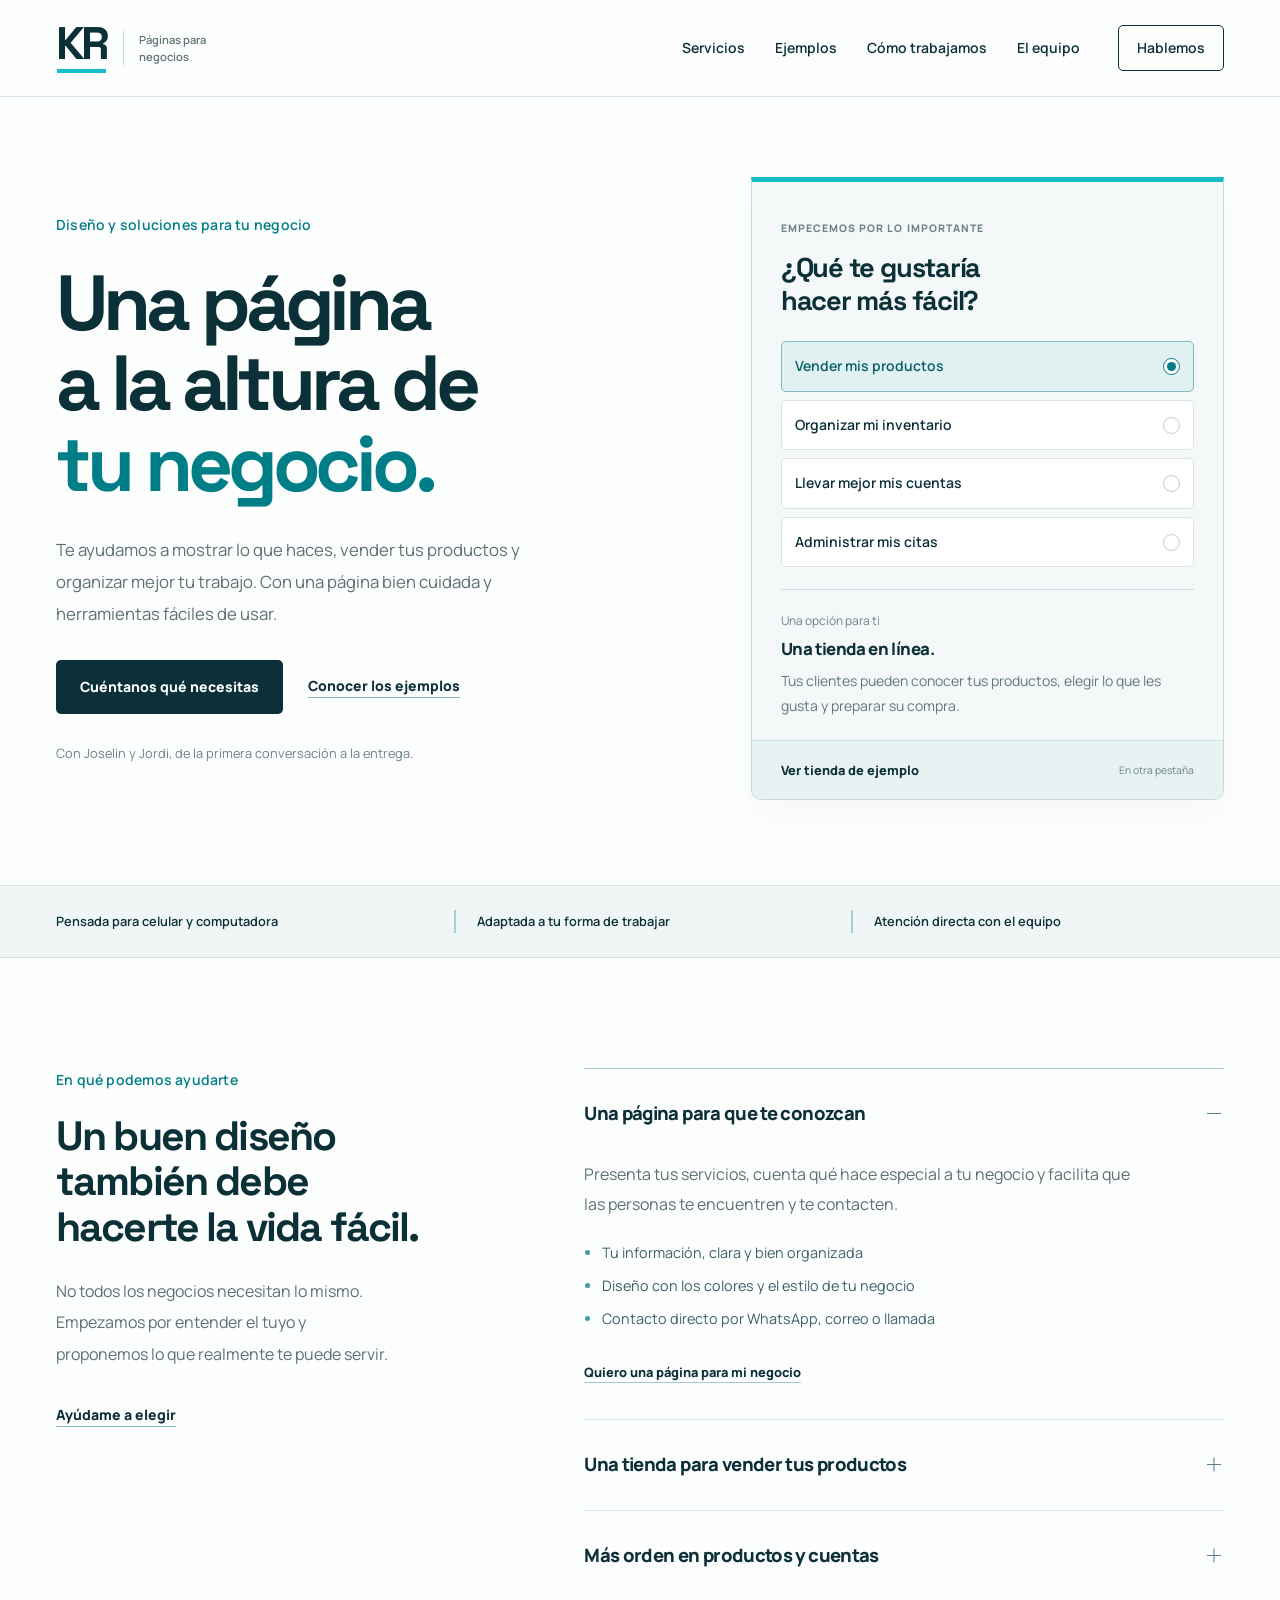
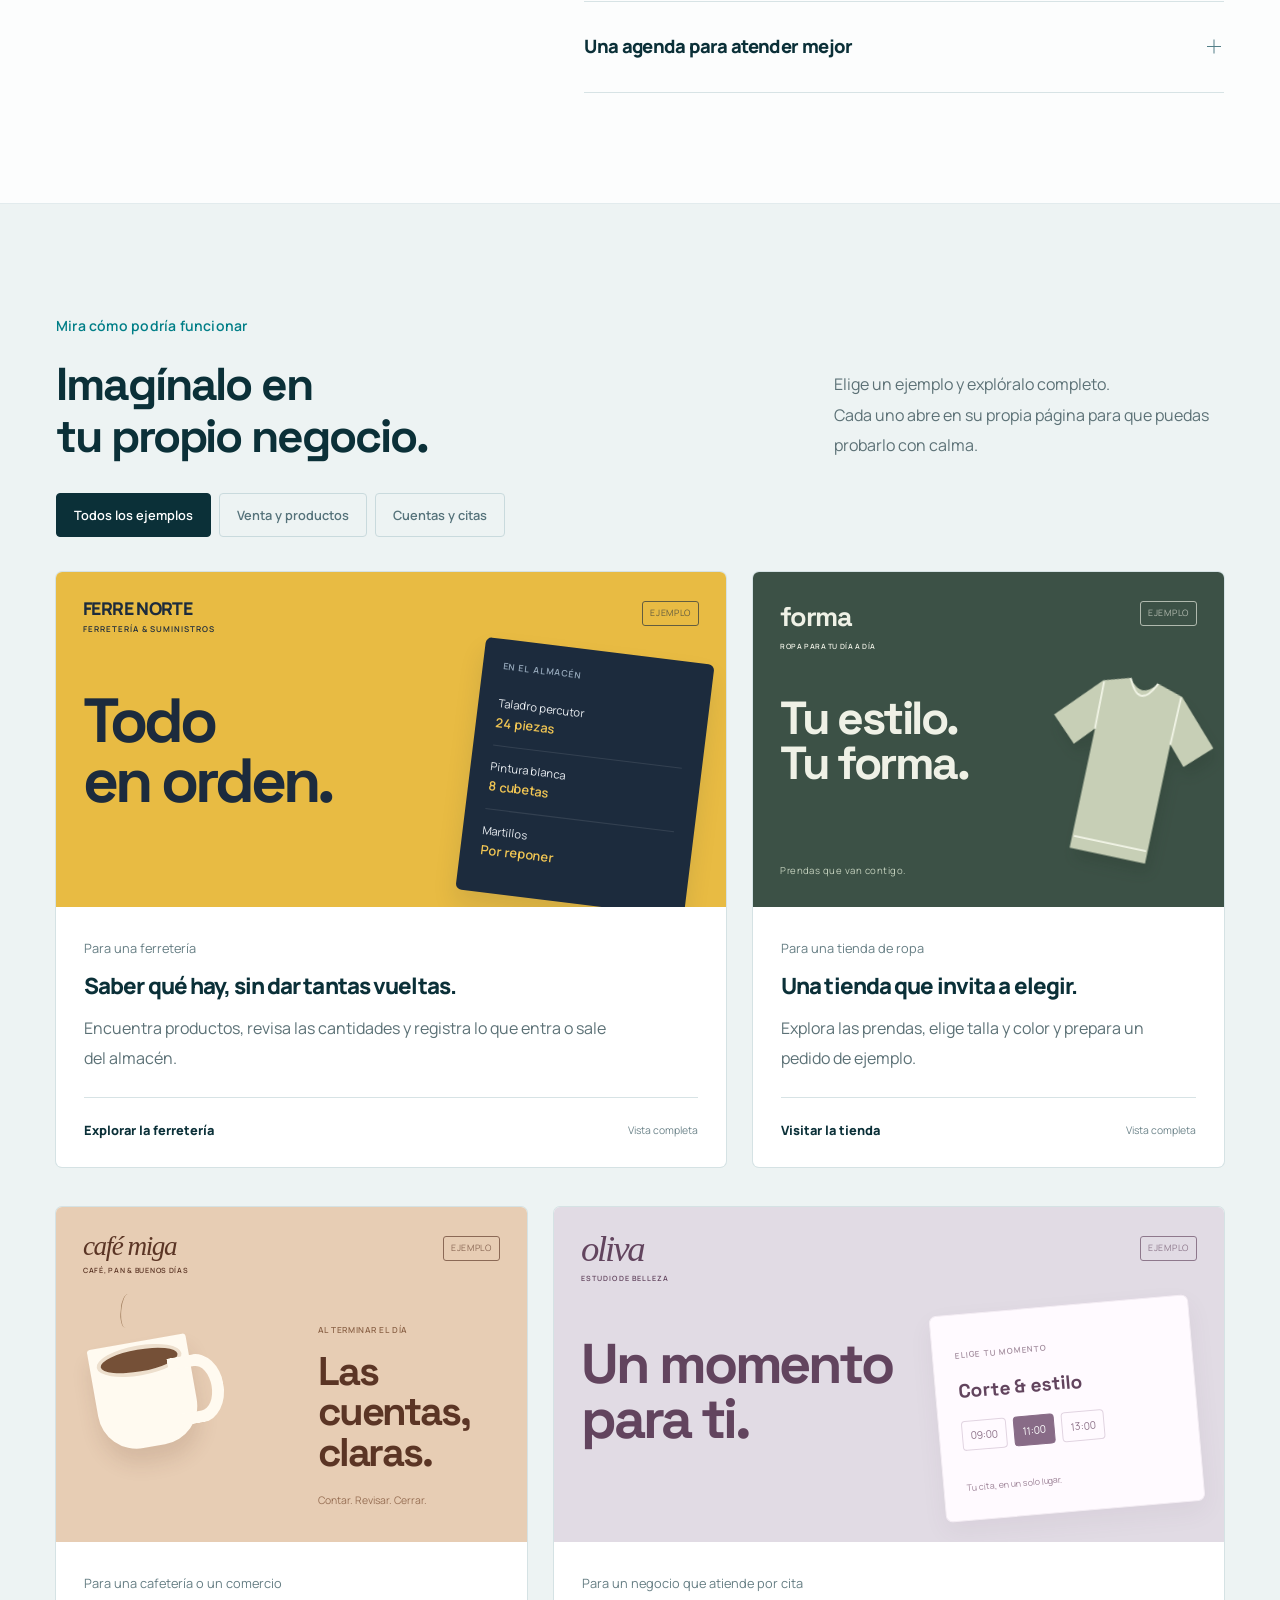
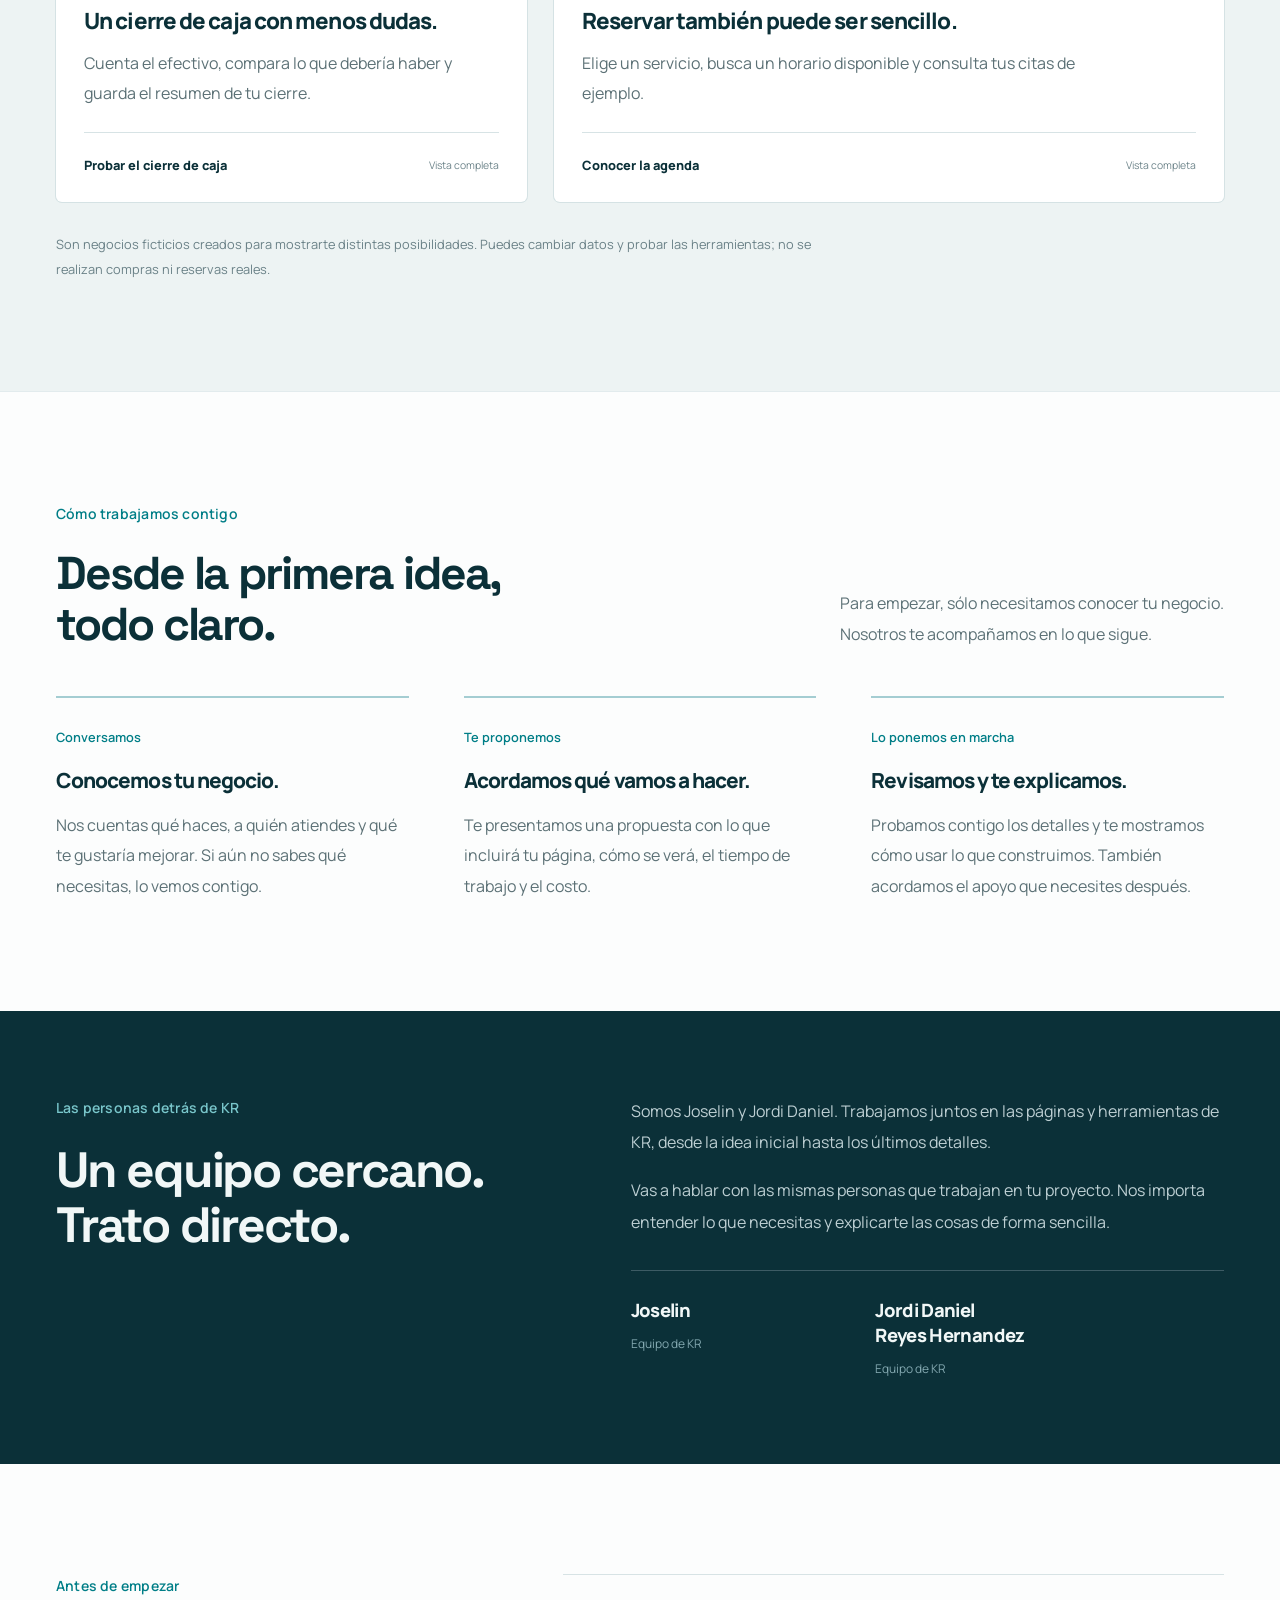
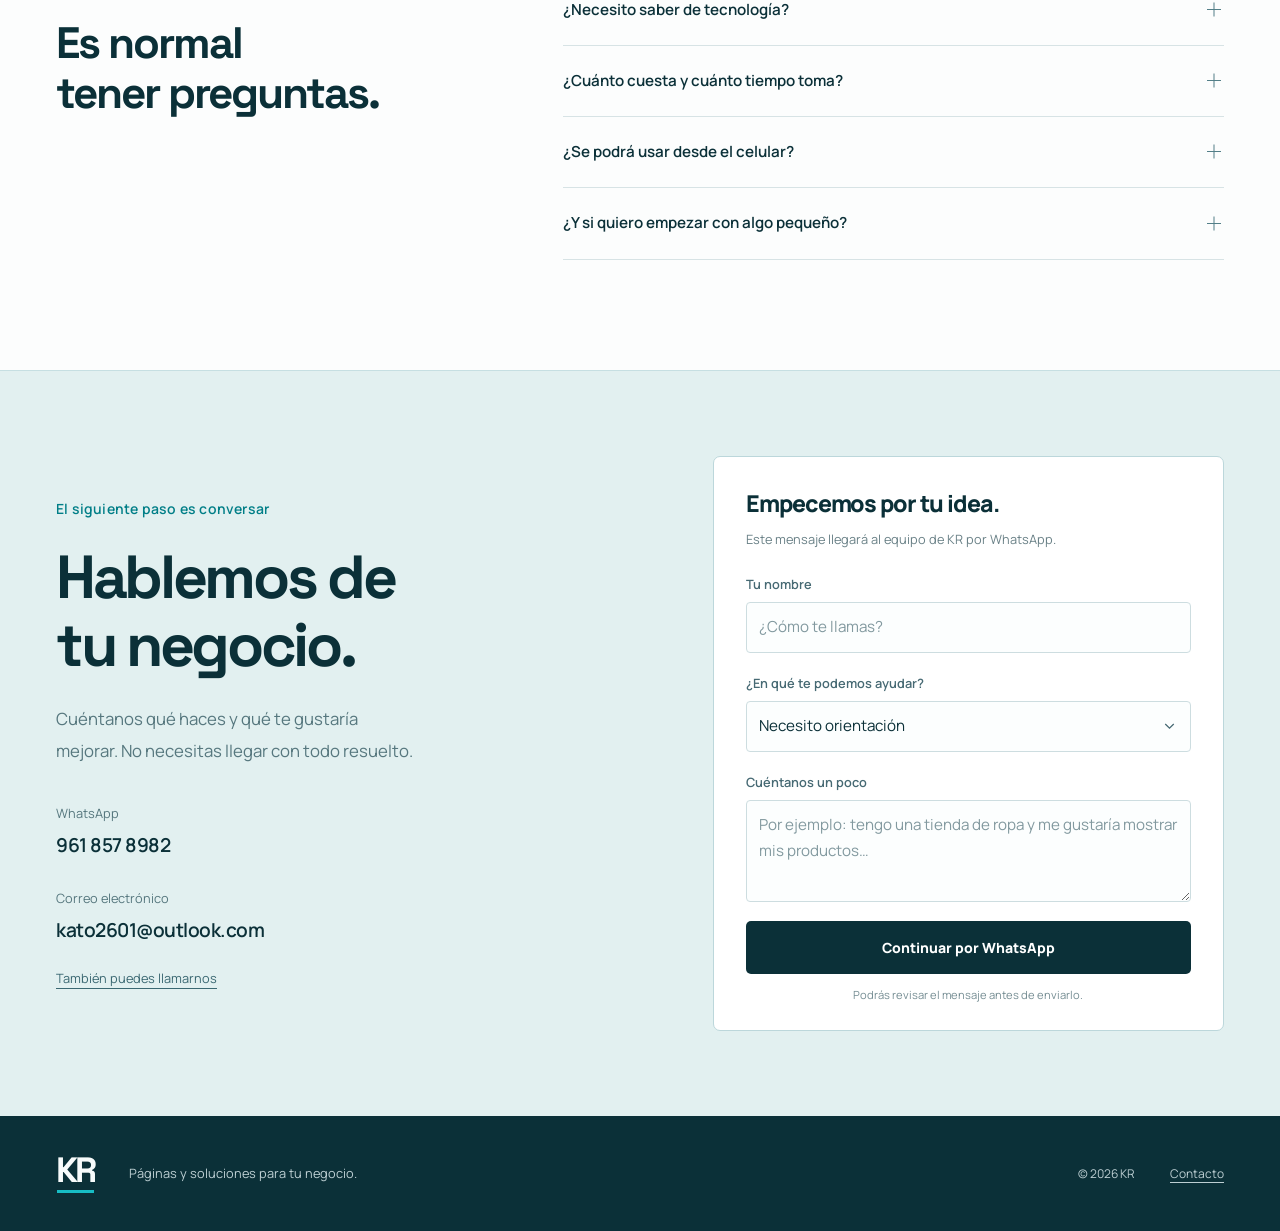
==== index.html @ b87f3d53 "Añadir landing KR y cuatro ejemplos interactivos" ====
<!doctype html>
<html lang="es-MX">
<head>
  <meta charset="utf-8">
  <meta name="viewport" content="width=device-width, initial-scale=1">
  <meta name="theme-color" content="#0b3038">
  <meta name="description" content="KR: páginas y herramientas para tu negocio. Te ayudamos a presentar tus servicios, vender productos, organizar tus cuentas y atender citas. Habla con Joselin y Jordi.">
  <meta property="og:title" content="KR — Una página a la altura de tu negocio">
  <meta property="og:description" content="Páginas claras, tiendas y herramientas que hacen más sencillo tu trabajo. Conoce los ejemplos y cuéntanos qué necesitas.">
  <meta property="og:type" content="website">
  <title>KR — Páginas y soluciones para tu negocio</title>
  <link rel="icon" type="image/svg+xml" href="assets/favicon.svg">
  <link rel="preload" href="assets/manrope-regular.ttf" as="font" type="font/ttf" crossorigin>
  <link rel="preload" href="assets/space-grotesk-bold.ttf" as="font" type="font/ttf" crossorigin>
  <link rel="stylesheet" href="kr-estudio.css?v=4">
  <script defer src="kr-estudio.js?v=5"></script>
</head>
<body>
  <a class="skip" href="#contenido">Ir al contenido</a>
  <header class="site-header">
    <div class="container header-inner">
      <a class="logo" href="#inicio" aria-label="KR, inicio"><span class="logo-letters">KR<span class="logo-line" aria-hidden="true"></span></span><span class="logo-description">Páginas para <br>negocios</span></a>
      <nav class="navigation" id="navigation" aria-label="Navegación principal">
        <a href="#soluciones">Servicios</a><a href="#en-accion">Ejemplos</a><a href="#como-trabajamos">Cómo trabajamos</a><a href="#sobre-mi">El equipo</a><a href="#contacto" class="nav-cta">Hablemos</a>
      </nav>
      <button class="menu-button" id="menu-button" aria-controls="navigation" aria-expanded="false" aria-label="Abrir menú"><span></span><span></span></button>
    </div>
  </header>
  <main id="contenido">
    <section class="hero container" id="inicio" aria-labelledby="hero-title">
      <div class="hero-copy">
        <p class="section-label">Diseño y soluciones para tu negocio</p>
        <h1 id="hero-title">Una página <br>a la altura de <br><span>tu negocio.</span></h1>
        <p class="hero-intro">Te ayudamos a mostrar lo que haces, vender tus productos y organizar mejor tu trabajo. Con una página bien cuidada y herramientas fáciles de usar.</p>
        <div class="hero-actions"><a href="#contacto" class="button primary">Cuéntanos qué necesitas</a><a href="#en-accion" class="quiet-link">Conocer los ejemplos</a></div>
        <p class="hero-personal">Con Joselin y Jordi, de la primera conversación a la entrega.</p>
      </div>
      <div class="starting-point">
        <div class="starting-heading"><span class="panel-caption">EMPECEMOS POR LO IMPORTANTE</span><h2>¿Qué te gustaría <br>hacer más fácil?</h2></div>
        <fieldset class="goal-options"><legend class="visually-hidden">Elige qué necesitas para tu negocio</legend>
          <label class="goal-option"><input type="radio" name="business-goal" value="store" checked><span>Vender mis productos</span><span class="choice-mark" aria-hidden="true"></span></label>
          <label class="goal-option"><input type="radio" name="business-goal" value="inventory"><span>Organizar mi inventario</span><span class="choice-mark" aria-hidden="true"></span></label>
          <label class="goal-option"><input type="radio" name="business-goal" value="cash"><span>Llevar mejor mis cuentas</span><span class="choice-mark" aria-hidden="true"></span></label>
          <label class="goal-option"><input type="radio" name="business-goal" value="booking"><span>Administrar mis citas</span><span class="choice-mark" aria-hidden="true"></span></label>
        </fieldset>
        <div class="recommendation" aria-live="polite" aria-atomic="true"><span class="recommendation-caption">Una opción para ti</span><h3 id="recommendation-title">Una tienda en línea.</h3><p id="recommendation-copy">Tus clientes pueden conocer tus productos, elegir lo que les gusta y preparar su compra.</p></div>
        <a class="recommendation-link" id="recommendation-link" href="examples/moda.html" target="_blank" rel="noopener noreferrer">Ver tienda de ejemplo <span>En otra pestaña</span></a>
      </div>
    </section>
    <div class="benefit-band"><div class="container benefit-inner"><p>Pensada para celular y computadora</p><p>Adaptada a tu forma de trabajar</p><p>Atención directa con el equipo</p></div></div>

    <section class="services container section" id="soluciones" aria-labelledby="services-title">
      <div class="services-intro"><p class="section-label">En qué podemos ayudarte</p><h2 id="services-title">Un buen diseño <br>también debe <br>hacerte la vida fácil.</h2><p>No todos los negocios necesitan lo mismo. Empezamos por entender el tuyo y proponemos lo que realmente te puede servir.</p><a href="#contacto" class="quiet-link" data-interest="Necesito orientación">Ayúdame a elegir</a></div>
      <div class="service-list">
        <details class="service" open><summary><span>Una página para que te conozcan</span><span class="expand-icon" aria-hidden="true"></span></summary><div class="service-content"><p>Presenta tus servicios, cuenta qué hace especial a tu negocio y facilita que las personas te encuentren y te contacten.</p><ul><li>Tu información, clara y bien organizada</li><li>Diseño con los colores y el estilo de tu negocio</li><li>Contacto directo por WhatsApp, correo o llamada</li></ul><a href="#contacto" data-interest="Dar a conocer mi negocio">Quiero una página para mi negocio</a></div></details>
        <details class="service"><summary><span>Una tienda para vender tus productos</span><span class="expand-icon" aria-hidden="true"></span></summary><div class="service-content"><p>Ayuda a tus clientes a ver lo que vendes y elegir con tranquilidad. Podemos empezar con un catálogo o preparar una tienda con bolsa de compra.</p><ul><li>Productos ordenados por categoría</li><li>Opciones como talla, color o presentación</li><li>Una forma sencilla de preparar pedidos</li></ul><a href="examples/moda.html" target="_blank" rel="noopener noreferrer">Conocer un ejemplo de tienda</a></div></details>
        <details class="service"><summary><span>Más orden en productos y cuentas</span><span class="expand-icon" aria-hidden="true"></span></summary><div class="service-content"><p>Consulta cuántos productos tienes, registra lo que entra o sale y revisa el efectivo al terminar el día.</p><ul><li>Existencias y productos que hacen falta</li><li>Registro de entradas y salidas</li><li>Conteo de billetes, monedas y diferencias de caja</li></ul><div class="service-links"><a href="examples/ferreteria.html" target="_blank" rel="noopener noreferrer">Ver ejemplo de inventario</a><a href="examples/caja.html" target="_blank" rel="noopener noreferrer">Ver ejemplo de cierre de caja</a></div></div></details>
        <details class="service"><summary><span>Una agenda para atender mejor</span><span class="expand-icon" aria-hidden="true"></span></summary><div class="service-content"><p>Reúne tus servicios y horarios disponibles en una sola página. Tus clientes podrán elegir una cita y tú tendrás una vista más clara de tus reservas.</p><ul><li>Servicios y horarios fáciles de consultar</li><li>Reservas organizadas en un mismo lugar</li><li>Una experiencia cómoda desde el celular</li></ul><a href="examples/agenda.html" target="_blank" rel="noopener noreferrer">Conocer un ejemplo de agenda</a></div></details>
      </div>
    </section>

    <section class="examples-section section" id="en-accion" aria-labelledby="examples-title"><div class="container">
      <div class="section-heading"><div><p class="section-label">Mira cómo podría funcionar</p><h2 id="examples-title">Imagínalo en <br>tu propio negocio.</h2></div><p>Elige un ejemplo y explóralo completo. <br>Cada uno abre en su propia página para que puedas probarlo con calma.</p></div>
      <div class="example-filters" role="group" aria-label="Tipos de ejemplos"><button class="filter active" data-filter="all" aria-pressed="true">Todos los ejemplos</button><button class="filter" data-filter="comercio" aria-pressed="false">Venta y productos</button><button class="filter" data-filter="operacion" aria-pressed="false">Cuentas y citas</button></div>
      <div class="example-grid" id="example-grid">
        <article class="example hardware-example" data-category="comercio"><a class="project-art hardware-art" href="examples/ferreteria.html" target="_blank" rel="noopener noreferrer" aria-label="Abrir ejemplo completo de Ferre Norte"><div class="project-brand">FERRE NORTE<span>FERRETERÍA & SUMINISTROS</span></div><span class="sample-tag">EJEMPLO</span><div class="hardware-wordmark" aria-hidden="true">Todo <br>en orden.</div><div class="hardware-paper" aria-hidden="true"><span>EN EL ALMACÉN</span><p>Taladro percutor <b>24 piezas</b></p><p>Pintura blanca <b>8 cubetas</b></p><p>Martillos <b>Por reponer</b></p></div></a><div class="project-content"><span class="project-type">Para una ferretería</span><h3>Saber qué hay, sin dar tantas vueltas.</h3><p>Encuentra productos, revisa las cantidades y registra lo que entra o sale del almacén.</p><a class="project-open" href="examples/ferreteria.html" target="_blank" rel="noopener noreferrer">Explorar la ferretería <span>Vista completa</span></a></div></article>
        <article class="example fashion-example" data-category="comercio"><a class="project-art fashion-art" href="examples/moda.html" target="_blank" rel="noopener noreferrer" aria-label="Abrir ejemplo completo de Forma, tienda de ropa"><div class="project-brand fashion-brand">forma<span>ROPA PARA TU DÍA A DÍA</span></div><span class="sample-tag">EJEMPLO</span><div class="fashion-phrase" aria-hidden="true">Tu estilo. <br>Tu forma.</div><svg class="fashion-garment" viewBox="0 0 240 260" aria-hidden="true"><path d="m74 32 30-9q16 22 32 0l30 9 47 50-29 28-20-22v139H76V88l-20 22-29-28Z" fill="#c7cfb6"/><path d="M104 23q16 35 32 0M78 213h84M75 33l1 55M165 33l-1 55" fill="none" stroke="#f2f5e7" stroke-width="2"/></svg><span class="fashion-small" aria-hidden="true">Prendas que van contigo.</span></a><div class="project-content"><span class="project-type">Para una tienda de ropa</span><h3>Una tienda que invita a elegir.</h3><p>Explora las prendas, elige talla y color y prepara un pedido de ejemplo.</p><a class="project-open" href="examples/moda.html" target="_blank" rel="noopener noreferrer">Visitar la tienda <span>Vista completa</span></a></div></article>
        <article class="example coffee-example" data-category="operacion"><a class="project-art coffee-art" href="examples/caja.html" target="_blank" rel="noopener noreferrer" aria-label="Abrir ejemplo completo del cierre de caja de Café Miga"><div class="project-brand coffee-brand">café miga<span>CAFÉ, PAN & BUENOS DÍAS</span></div><span class="sample-tag">EJEMPLO</span><div class="coffee-cup" aria-hidden="true"><span></span></div><div class="coffee-card" aria-hidden="true"><span>AL TERMINAR EL DÍA</span><strong>Las cuentas, <br>claras.</strong><p>Contar. Revisar. Cerrar.</p></div></a><div class="project-content"><span class="project-type">Para una cafetería o un comercio</span><h3>Un cierre de caja con menos dudas.</h3><p>Cuenta el efectivo, compara lo que debería haber y guarda el resumen de tu cierre.</p><a class="project-open" href="examples/caja.html" target="_blank" rel="noopener noreferrer">Probar el cierre de caja <span>Vista completa</span></a></div></article>
        <article class="example salon-example" data-category="operacion"><a class="project-art salon-art" href="examples/agenda.html" target="_blank" rel="noopener noreferrer" aria-label="Abrir ejemplo completo de Estudio Oliva, agenda de citas"><div class="project-brand salon-brand">oliva<span>ESTUDIO DE BELLEZA</span></div><span class="sample-tag">EJEMPLO</span><div class="salon-phrase" aria-hidden="true">Un momento <br>para ti.</div><div class="appointment-card" aria-hidden="true"><span>ELIGE TU MOMENTO</span><p>Corte & estilo</p><div><i>09:00</i><i class="chosen">11:00</i><i>13:00</i></div><b>Tu cita, en un solo lugar.</b></div></a><div class="project-content"><span class="project-type">Para un negocio que atiende por cita</span><h3>Reservar también puede ser sencillo.</h3><p>Elige un servicio, busca un horario disponible y consulta tus citas de ejemplo.</p><a class="project-open" href="examples/agenda.html" target="_blank" rel="noopener noreferrer">Conocer la agenda <span>Vista completa</span></a></div></article>
      </div>
      <p class="examples-note">Son negocios ficticios creados para mostrarte distintas posibilidades. Puedes cambiar datos y probar las herramientas; no se realizan compras ni reservas reales.</p>
      <p class="visually-hidden" id="filter-status" role="status"></p>
    </div></section>

    <section class="process container section" id="como-trabajamos" aria-labelledby="process-title"><div class="section-heading"><div><p class="section-label">Cómo trabajamos contigo</p><h2 id="process-title">Desde la primera idea, <br>todo claro.</h2></div><p>Para empezar, sólo necesitamos conocer tu negocio. <br>Nosotros te acompañamos en lo que sigue.</p></div><ol class="process-list"><li><span class="step-label">Conversamos</span><h3>Conocemos tu negocio.</h3><p>Nos cuentas qué haces, a quién atiendes y qué te gustaría mejorar. Si aún no sabes qué necesitas, lo vemos contigo.</p></li><li><span class="step-label">Te proponemos</span><h3>Acordamos qué vamos a hacer.</h3><p>Te presentamos una propuesta con lo que incluirá tu página, cómo se verá, el tiempo de trabajo y el costo.</p></li><li><span class="step-label">Lo ponemos en marcha</span><h3>Revisamos y te explicamos.</h3><p>Probamos contigo los detalles y te mostramos cómo usar lo que construimos. También acordamos el apoyo que necesites después.</p></li></ol></section>

    <section class="team-section" id="sobre-mi" aria-labelledby="team-title"><div class="container team-layout"><div><p class="section-label">Las personas detrás de KR</p><h2 id="team-title">Un equipo cercano. <br>Trato directo.</h2></div><div class="team-copy"><p>Somos Joselin y Jordi Daniel. Trabajamos juntos en las páginas y herramientas de KR, desde la idea inicial hasta los últimos detalles.</p><p>Vas a hablar con las mismas personas que trabajan en tu proyecto. Nos importa entender lo que necesitas y explicarte las cosas de forma sencilla.</p><div class="team-names"><div><h3>Joselin</h3><span>Equipo de KR</span></div><div><h3>Jordi Daniel <br>Reyes Hernandez</h3><span>Equipo de KR</span></div></div></div></div></section>

    <section class="faq container section" aria-labelledby="faq-title"><div><p class="section-label">Antes de empezar</p><h2 id="faq-title">Es normal <br>tener preguntas.</h2></div><div class="faq-list"><details><summary>¿Necesito saber de tecnología?<span class="expand-icon" aria-hidden="true"></span></summary><p>No. Puedes contarnos cómo trabajas hoy y qué quieres mejorar. Te explicaremos las opciones con palabras claras para que decidas con tranquilidad.</p></details><details><summary>¿Cuánto cuesta y cuánto tiempo toma?<span class="expand-icon" aria-hidden="true"></span></summary><p>Depende de lo que necesite tu negocio. Primero conversamos y después te damos una propuesta con lo que incluye, el costo y los tiempos. Así sabrás qué estás contratando antes de empezar.</p></details><details><summary>¿Se podrá usar desde el celular?<span class="expand-icon" aria-hidden="true"></span></summary><p>Sí. Cuidamos que la página se adapte a celulares, tabletas y computadoras, y que sus botones, textos y formularios sean cómodos de usar.</p></details><details><summary>¿Y si quiero empezar con algo pequeño?<span class="expand-icon" aria-hidden="true"></span></summary><p>Podemos comenzar por lo que te resulte más útil y planear otras mejoras para después. La propuesta se ajusta a tus prioridades y a lo que buscas resolver.</p></details></div></section>

    <section class="contact-section" id="contacto" aria-labelledby="contact-title"><div class="container contact-layout"><div class="contact-copy"><p class="section-label">El siguiente paso es conversar</p><h2 id="contact-title">Hablemos de <br>tu negocio.</h2><p>Cuéntanos qué haces y qué te gustaría mejorar. No necesitas llegar con todo resuelto.</p><div class="contact-direct"><a href="https://wa.me/529618578982" target="_blank" rel="noopener noreferrer"><span>WhatsApp</span><strong>961 857 8982</strong></a><a href="mailto:kato2601@outlook.com"><span>Correo electrónico</span><strong>kato2601@outlook.com</strong></a><a class="call-link" href="tel:+529618578982">También puedes llamarnos</a></div></div><form class="contact-form" id="contact-form"><h3>Empecemos por tu idea.</h3><p>Este mensaje llegará al equipo de KR por WhatsApp.</p><label for="contact-name">Tu nombre</label><input id="contact-name" name="name" autocomplete="name" maxlength="80" placeholder="¿Cómo te llamas?" required><label for="contact-service">¿En qué te podemos ayudar?</label><select id="contact-service" name="service"><option>Necesito orientación</option><option>Dar a conocer mi negocio</option><option>Vender mis productos</option><option>Organizar mi inventario</option><option>Llevar mejor mis cuentas</option><option>Administrar mis citas</option><option>Otra idea para mi negocio</option></select><label for="contact-message">Cuéntanos un poco</label><textarea id="contact-message" name="message" rows="3" maxlength="1500" placeholder="Por ejemplo: tengo una tienda de ropa y me gustaría mostrar mis productos…" required></textarea><button class="button primary" type="submit">Continuar por WhatsApp</button><p class="form-note">Podrás revisar el mensaje antes de enviarlo.</p><p id="contact-feedback" class="contact-feedback" role="status"></p></form></div></section>
  </main>
  <footer class="site-footer"><div class="container footer-inner"><a class="logo footer-logo" href="#inicio" aria-label="KR, volver al inicio"><span class="logo-letters">KR<span class="logo-line" aria-hidden="true"></span></span></a><p>Páginas y soluciones para tu negocio.</p><span>© <span id="year">2026</span> KR</span><a href="#contacto">Contacto</a></div></footer>
  <noscript><p class="noscript">Si necesitas ayuda para explorar la página, puedes escribirnos directamente a <a href="mailto:kato2601@outlook.com">kato2601@outlook.com</a>.</p></noscript>
</body>
</html>
---- kr-estudio.css ----
@font-face{font-family:Manrope;src:url('assets/manrope-regular.ttf') format('truetype');font-weight:400;font-display:swap}
@font-face{font-family:Manrope;src:url('assets/manrope-semibold.ttf') format('truetype');font-weight:600 700;font-display:swap}
@font-face{font-family:Manrope;src:url('assets/manrope-extrabold.ttf') format('truetype');font-weight:800;font-display:swap}
@font-face{font-family:Space;src:url('assets/space-grotesk-bold.ttf') format('truetype');font-weight:700;font-display:swap}
:root{--paper:#fcfdfd;--ink:#0b3038;--muted:#5c7176;--teal:#007e87;--bright:#17bdc5;--line:#d7e3e5;--soft:#edf5f5;--focus:#007e87}
*{box-sizing:border-box}html{scroll-behavior:smooth;scroll-padding-top:110px}body{margin:0;color:var(--ink);background:var(--paper);font:400 1rem/1.75 Manrope,'Segoe UI',sans-serif;-webkit-font-smoothing:antialiased}button,input,select,textarea{font:inherit}button,a{touch-action:manipulation;-webkit-tap-highlight-color:transparent}button{cursor:pointer}a{color:inherit;text-decoration:none}h1,h2,h3,p{margin:0}h1,h2,h3{line-height:1.15;letter-spacing:-.045em}h1,h2{font-family:Space,Manrope,sans-serif;font-weight:700}h1{font-size:clamp(3.8rem,6.1vw,5.5rem);line-height:1.035;letter-spacing:-.065em}h2{font-size:clamp(2.25rem,3.6vw,3.35rem);line-height:1.12}h3{font-size:1.35rem;font-weight:800}button:focus-visible,a:focus-visible,summary:focus-visible{outline:3px solid var(--focus);outline-offset:5px}input:focus-visible,textarea:focus-visible,select:focus-visible{outline:2px solid var(--focus);outline-offset:3px}::selection{background:#9ee4e3;color:#0b3038}[hidden]{display:none!important}.container{width:calc(100% - 112px);max-width:1280px;margin-inline:auto}.section{padding-block:110px}.section-label{font-size:.875rem;color:var(--teal);font-weight:700;margin-bottom:22px;line-height:1.7;letter-spacing:.015em}.section-heading{display:flex;justify-content:space-between;align-items:flex-end;gap:50px;margin-bottom:45px}.section-heading>p{max-width:390px;color:var(--muted);font-size:1rem;line-height:1.9;padding-bottom:2px}.button{display:inline-flex;justify-content:center;align-items:center;gap:10px;padding:15px 23px;min-height:54px;border:1px solid transparent;border-radius:5px;font-size:.875rem;font-weight:800;line-height:1.5;transition:background .2s,transform .2s}.primary{background:var(--ink);color:#fff}.primary:hover{background:#17606b;transform:translateY(-2px)}.quiet-link{display:inline-block;font-size:.875rem;font-weight:800;padding-block:10px;text-decoration:underline;text-decoration-color:#89b9c0;text-underline-offset:6px}.quiet-link:hover{color:var(--teal);text-decoration-color:var(--teal)}.visually-hidden{position:absolute;width:1px;height:1px;overflow:hidden;clip-path:inset(50%);white-space:nowrap}.skip{position:fixed;top:12px;left:18px;z-index:90;background:var(--ink);color:white;padding:12px 20px;transform:translateY(-180%)}.skip:focus{transform:none}
.site-header{position:sticky;top:0;z-index:50;background:#fcfdfdf5;border-bottom:1px solid var(--line);backdrop-filter:blur(15px)}.header-inner{display:flex;align-items:center;justify-content:space-between;gap:25px;min-height:96px}.logo{display:flex;gap:17px;align-items:center;flex-shrink:0}.logo-letters{font:700 2.85rem/.9 Space;letter-spacing:-.085em;position:relative;display:block;padding-bottom:9px}.logo-line{position:absolute;bottom:0;left:1px;right:0;height:4px;background:var(--bright)}.logo-description{font-size:.7rem;font-weight:600;line-height:1.55;color:#617479;border-left:1px solid #c6d7da;padding-left:15px}.navigation{display:flex;align-items:center;gap:30px;font-size:.875rem;font-weight:600}.navigation>a{transition:color .2s}.navigation>a:not(.nav-cta):hover{color:var(--teal);text-decoration:underline;text-underline-offset:7px}.navigation .nav-cta{border:1px solid var(--ink);padding:10px 18px;border-radius:5px;margin-left:8px}.nav-cta:hover{background:var(--ink);color:white}.menu-button{display:none;width:44px;height:44px;border:1px solid #c9dbdf;background:#fff;border-radius:5px;padding:11px}.menu-button span{display:block;height:2px;width:20px;background:var(--ink);margin:5px 0;transition:transform .2s}
.hero{display:grid;grid-template-columns:minmax(0,1.16fr) minmax(0,.9fr);gap:85px;align-items:center;padding-top:80px;padding-bottom:85px}.hero h1 span{color:var(--teal)}.hero .section-label{margin-bottom:26px}.hero-intro{font-size:1.05rem;line-height:1.9;color:var(--muted);max-width:490px;margin-top:29px}.hero-actions{display:flex;align-items:center;gap:25px;margin-top:30px;flex-wrap:wrap}.hero-personal{font-size:.8rem;line-height:1.8;color:#6c8389;margin-top:28px;max-width:410px}.starting-point{border:1px solid #c6dadd;border-top:5px solid var(--bright);background:#f4f8f8;border-radius:0 0 10px 10px;padding:30px 29px 0;min-width:0;box-shadow:0 15px 35px #0b303806}.panel-caption{font-size:.65rem;font-weight:800;letter-spacing:.1em;color:#6c8389}.starting-heading h2{font-size:1.7rem;margin-top:12px;line-height:1.2;letter-spacing:-.045em}.goal-options{border:0;padding:0;margin:24px 0 22px;min-width:0;display:grid;gap:8px}.goal-option{display:flex;align-items:center;gap:14px;cursor:pointer;background:#fff;border:1px solid #d8e4e6;border-radius:5px;padding:12px 13px;min-height:49px;font-size:.875rem;font-weight:600;position:relative;transition:background .2s,border-color .2s}.goal-option input{position:absolute;opacity:0;width:1px;height:1px}.choice-mark{margin-left:auto;display:block;width:17px;height:17px;border:1px solid #b9cdd1;border-radius:50%;flex-shrink:0;background:#fff;position:relative}.goal-option:has(input:checked){background:#e1f1f1;border-color:#83b8bf;color:#075e69}.goal-option input:checked~.choice-mark{border:1px solid #007e87}.goal-option input:checked~.choice-mark:after{content:'';position:absolute;inset:3px;background:#007e87;border-radius:50%}.goal-option:focus-within{outline:3px solid var(--focus);outline-offset:3px}.goal-option:hover{border-color:#83b8bf}.recommendation{border-top:1px solid #cddfe1;padding:20px 0 22px;min-height:148px}.recommendation-caption{display:block;font-size:.75rem;color:#6c8389;margin-bottom:8px}.recommendation h3{font-size:1.05rem;letter-spacing:-.025em;margin-bottom:9px}.recommendation p{font-size:.875rem;line-height:1.8;color:#60797f}.recommendation.changed{animation:content-in .25s ease}.recommendation-link{display:flex;align-items:center;justify-content:space-between;gap:15px;border-top:1px solid #cddfe1;margin-inline:-29px;padding:18px 29px;background:#e8f2f3;font-size:.8rem;font-weight:800;border-radius:0 0 10px 10px;transition:background .2s}.recommendation-link:hover{background:#d3ebed}.recommendation-link>span{font-size:.65rem;color:#6b848a;font-weight:400;flex-shrink:0}.benefit-band{background:#f0f6f6;border-block:1px solid var(--line)}.benefit-inner{display:grid;grid-template-columns:repeat(3,1fr);padding-block:24px;gap:25px}.benefit-inner p{font-size:.8rem;font-weight:600;padding-left:21px;border-left:2px solid #a4d1d5}.benefit-inner p:first-child{padding-left:0;border-left:0}
.services{display:grid;grid-template-columns:minmax(0,.85fr) minmax(0,1.3fr);gap:110px}.services-intro h2{font-size:clamp(2.2rem,3.2vw,3rem);margin-bottom:25px}.services-intro>p:not(.section-label){font-size:1rem;color:var(--muted);line-height:1.95;max-width:335px;margin-bottom:23px}.service-list{border-top:1px solid #aac8ce;min-width:0}.service{border-bottom:1px solid var(--line);padding-inline:0}.service summary{list-style:none;cursor:pointer;display:flex;align-items:center;justify-content:space-between;gap:20px;min-height:90px;font-size:1.15rem;font-weight:800;letter-spacing:-.035em;line-height:1.4;padding-block:23px}.service summary::-webkit-details-marker,.faq summary::-webkit-details-marker{display:none}.expand-icon{display:block;position:relative;width:20px;height:20px;flex-shrink:0}.expand-icon:before,.expand-icon:after{content:'';position:absolute;background:#537f88;top:9px;left:3px;width:14px;height:1px;transition:transform .2s}.expand-icon:after{transform:rotate(90deg)}details[open]>summary .expand-icon:after{transform:rotate(0)}.service-content{padding-bottom:27px;animation:content-in .2s ease}.service-content>p{font-size:1rem;color:var(--muted);line-height:1.9;max-width:560px}.service-content ul{margin:20px 0 22px;padding-left:18px;display:grid;gap:8px;color:#3c616a;font-size:.9rem}.service-content li::marker{color:#3d9ca5}.service-content a{font-size:.8rem;font-weight:800;text-decoration:underline;text-decoration-color:#a6c7cd;text-underline-offset:5px;display:inline-block;padding-block:8px}.service-content a:hover{color:var(--teal)}.service-links{display:flex;gap:8px 24px;flex-wrap:wrap}
.examples-section{background:#edf3f3;border-block:1px solid #e2ebed}.examples-section .section-heading{margin-bottom:30px}.example-filters{display:flex;gap:8px;flex-wrap:wrap;margin-bottom:35px}.filter{min-height:43px;border:1px solid #c9dadd;background:transparent;border-radius:4px;padding:10px 17px;color:#55727a;font-size:.8rem;font-weight:600;transition:background .2s,border-color .2s}.filter.active{background:#0b3038;color:white;border-color:#0b3038}.filter:hover:not(.active){border-color:#70a4ae;background:#e2eeee}.example-grid{display:grid;grid-template-columns:repeat(12,minmax(0,1fr));gap:40px 27px;align-items:start}.example{min-width:0;grid-column:span 5;background:white;box-shadow:0 0 0 1px #d5e2e4;border-radius:6px;overflow:hidden;animation:content-in .3s ease}.hardware-example,.salon-example{grid-column:span 7}.project-art{position:relative;display:block;height:335px;padding:27px;overflow:hidden;isolation:isolate}.project-brand{font-size:1.1rem;font-weight:800;letter-spacing:-.035em;line-height:1.1;position:relative;z-index:2}.project-brand span{display:block;font-size:.5rem;font-weight:600;letter-spacing:.12em;margin-top:7px}.sample-tag{position:absolute;top:29px;right:27px;border:1px solid currentColor;padding:4px 7px;border-radius:3px;font-size:.55rem;letter-spacing:.08em;opacity:.65;z-index:3}.hardware-art{background:#e8bb43;color:#1c2b3d}.hardware-wordmark{font:700 3.9rem/.97 Space;letter-spacing:-.065em;position:absolute;left:27px;top:119px;z-index:2}.hardware-paper{position:absolute;right:26px;top:78px;width:230px;padding:20px;background:#1c2b3d;color:#eff3f7;transform:rotate(7deg);border-radius:6px;box-shadow:0 14px 25px #1726381a;transition:transform .35s}.hardware-paper>span{display:block;color:#98abbd;font-size:.55rem;font-weight:700;letter-spacing:.11em;margin-bottom:8px}.hardware-paper p{padding:11px 0;border-bottom:1px solid #ffffff1a;font-size:.7rem;line-height:1.7}.hardware-paper p:last-child{border:0}.hardware-paper b{display:block;color:#f0c553;font-size:.8rem;font-weight:600}.hardware-art:hover .hardware-paper{transform:rotate(3deg) translateY(-4px)}.fashion-art{background:#3c5146;color:#eff1e6}.fashion-brand{font:700 1.7rem Space;letter-spacing:-.06em}.fashion-brand span{font-family:Manrope;letter-spacing:.08em;font-size:.45rem}.fashion-phrase{position:absolute;left:27px;top:124px;font:700 2.9rem/.98 Space;letter-spacing:-.055em;z-index:2}.fashion-garment{position:absolute;width:210px;height:235px;right:-6px;top:83px;transform:rotate(12deg);filter:drop-shadow(6px 10px 7px #16271a22);transition:transform .35s}.fashion-art:hover .fashion-garment{transform:rotate(6deg) translateY(-5px)}.fashion-small{position:absolute;left:27px;bottom:27px;font-size:.6rem;letter-spacing:.05em;color:#c3d0bd}.coffee-art{background:#e7cdb4;color:#5b3525}.coffee-brand{font:italic 1.7rem/.95 Georgia;letter-spacing:-.055em}.coffee-brand span{font-family:Manrope;font-style:normal;font-size:.45rem;letter-spacing:.1em}.coffee-cup{position:absolute;top:134px;left:39px;width:100px;height:106px;background:#fffaf0;border-radius:3px 3px 39px 39px;transform:rotate(-10deg);box-shadow:0 15px 20px #57332020;transition:transform .35s}.coffee-cup:before{content:'';position:absolute;top:4px;left:7px;right:7px;height:22px;border-radius:50%;background:#755037;border:4px solid #eddfcd}.coffee-cup:after{content:'';position:absolute;top:22px;right:-29px;width:40px;height:45px;border:12px solid #fffaf0;border-left:0;border-radius:0 50% 50% 0}.coffee-cup>span{position:absolute;top:-49px;left:40px;width:13px;height:34px;border-left:1px solid #ac8b6c;border-radius:50%;transform:rotate(15deg)}.coffee-art:hover .coffee-cup{transform:rotate(-4deg) translateY(-5px)}.coffee-card{position:absolute;right:27px;top:116px;width:182px;z-index:2}.coffee-card>span{font-size:.52rem;font-weight:700;letter-spacing:.08em;display:block;margin-bottom:14px;color:#8d654a}.coffee-card strong{display:block;font:700 2.5rem/1.02 Space;letter-spacing:-.055em}.coffee-card p{font-size:.65rem;color:#976f54;margin-top:17px}.salon-art{background:#e1dbe4;color:#62445e}.salon-brand{font:italic 2.3rem/.8 Georgia;letter-spacing:-.06em}.salon-brand span{font-family:Manrope;font-style:normal;font-size:.45rem;letter-spacing:.13em;margin-top:12px}.salon-phrase{font:700 3.5rem/.98 Space;letter-spacing:-.055em;position:absolute;left:27px;top:130px}.appointment-card{position:absolute;right:27px;top:98px;transform:rotate(-5deg);background:#fffaff;padding:23px 22px 21px;border:1px solid #f4edf4;border-radius:7px;width:260px;box-shadow:0 10px 25px #62445e10;transition:transform .35s}.appointment-card>span{font-size:.5rem;letter-spacing:.1em;color:#a28c9d;font-weight:600}.appointment-card p{font:700 1.2rem Space;margin-top:13px}.appointment-card>div{display:flex;gap:7px;margin-block:17px 20px}.appointment-card i{font-style:normal;border:1px solid #e1d4e1;border-radius:4px;font-size:.65rem;padding:5px 8px;color:#8d7289}.appointment-card i.chosen{background:#886b87;color:white;border-color:#886b87}.appointment-card b{font-size:.55rem;color:#9c8196;font-weight:400}.salon-art:hover .appointment-card{transform:rotate(-2deg) translateY(-5px)}.project-content{padding:26px 28px 22px}.project-type{font-size:.8rem;color:#667e84}.project-content h3{font-size:1.4rem;margin:11px 0 14px;letter-spacing:-.04em;line-height:1.25;max-width:530px}.project-content>p{font-size:1rem;line-height:1.85;color:var(--muted);max-width:530px}.project-open{display:flex;align-items:center;justify-content:space-between;gap:16px;border-top:1px solid var(--line);padding-top:17px;margin-top:24px;font-size:.8rem;font-weight:800;min-height:48px}.project-open>span{font-size:.65rem;font-weight:400;color:#6e858b}.project-open:hover{color:var(--teal)}.examples-note{font-size:.8rem;color:#6a8187;line-height:1.9;margin-top:30px;max-width:790px}
.process-list{display:grid;grid-template-columns:repeat(3,minmax(0,1fr));gap:55px;list-style:none;padding:0;margin:45px 0 0}.process-list li{padding-top:24px;border-top:2px solid #a4cdd2}.step-label{font-size:.8rem;color:var(--teal);font-weight:700}.process-list h3{font-size:1.3rem;line-height:1.3;margin:17px 0 16px}.process-list p{font-size:1rem;line-height:1.9;color:var(--muted)}.team-section{background:#0b3038;color:#f1f7f7;padding-block:85px}.team-layout{display:grid;grid-template-columns:minmax(0,.95fr) minmax(0,1.2fr);gap:105px;align-items:start}.team-section .section-label{color:#79c6cb}.team-section h2{font-size:3.1rem}.team-copy>p{font-size:1rem;line-height:1.95;color:#bdcfd3;margin-bottom:17px}.team-names{display:grid;grid-template-columns:.8fr 1.3fr;gap:30px;margin-top:32px;border-top:1px solid #3d5b64;padding-top:27px}.team-names h3{font-size:1.15rem;line-height:1.35;letter-spacing:-.035em}.team-names span{display:block;font-size:.75rem;color:#83a8b0;margin-top:10px}.faq{display:grid;grid-template-columns:.8fr 1.3fr;gap:100px}.faq h2{font-size:2.75rem}.faq-list{border-top:1px solid var(--line)}.faq-list details{border-bottom:1px solid var(--line)}.faq-list summary{display:flex;justify-content:space-between;align-items:center;gap:20px;cursor:pointer;list-style:none;padding-block:23px;font-size:.95rem;font-weight:700;line-height:1.6}.faq-list details>p{font-size:1rem;line-height:1.9;color:var(--muted);padding:0 25px 24px 0;animation:content-in .2s ease}
.contact-section{background:#e2f0f0;border-top:1px solid #c6dfe2;padding-block:85px}.contact-layout{display:grid;grid-template-columns:minmax(0,1.05fr) minmax(0,1fr);gap:120px;align-items:center}.contact-copy h2{font-size:3.8rem;margin-bottom:24px;letter-spacing:-.055em}.contact-copy>p:not(.section-label){font-size:1.05rem;color:#56777e;line-height:1.9;max-width:360px}.contact-direct{display:grid;gap:24px;margin-top:35px}.contact-direct>a{display:block;justify-self:start}.contact-direct a>span{display:block;color:#56777e;font-size:.8rem;margin-bottom:5px}.contact-direct strong{display:block;font-size:1.2rem;font-weight:600;letter-spacing:-.025em;overflow-wrap:anywhere}.contact-direct a:hover strong{color:var(--teal)}.contact-direct .call-link{font-size:.8rem;text-decoration:underline;text-underline-offset:5px;color:#3b6872;margin-top:-5px}.contact-form{padding:32px 32px 25px;background:white;border:1px solid #bcd7db;border-radius:7px;display:flex;flex-direction:column;min-width:0}.contact-form h3{font-size:1.45rem;line-height:1.25}.contact-form>p:first-of-type{font-size:.8rem;color:#6a8187;line-height:1.8;margin:10px 0 22px;max-width:325px}.contact-form label{font-size:.8rem;font-weight:700;color:#466973;margin-bottom:7px}.contact-form input,.contact-form select,.contact-form textarea{width:100%;min-width:0;min-height:47px;border:1px solid #cddde0;border-radius:4px;background:#fcfefe;font-size:.95rem;color:var(--ink);padding:11px 12px;margin-bottom:19px}.contact-form input::placeholder,.contact-form textarea::placeholder{color:#82999f;opacity:1}.contact-form textarea{min-height:95px;resize:vertical;max-height:300px;line-height:1.7}.contact-form select{appearance:none;background-image:url("data:image/svg+xml,%3Csvg xmlns='http://www.w3.org/2000/svg' viewBox='0 0 20 20' fill='none' stroke='%23466973' stroke-width='1.5'%3E%3Cpath d='m5 7 5 5 5-5'/%3E%3C/svg%3E");background-position:right 12px center;background-size:17px;background-repeat:no-repeat;padding-right:36px}.contact-form .button{width:100%;min-height:50px}.form-note{font-size:.7rem;color:#758d93;line-height:1.8;margin-top:11px;text-align:center}.contact-feedback{font-size:.8rem;color:#3b727c;line-height:1.8;margin-top:13px}.contact-feedback:empty{display:none}.contact-feedback a{text-decoration:underline;text-underline-offset:3px}.site-footer{background:#0b3038;color:#bdcfd3}.footer-inner{display:flex;gap:35px;align-items:center;min-height:115px}.footer-logo{color:#f7fbfb}.footer-logo .logo-letters{font-size:2.2rem;padding-bottom:7px}.footer-logo .logo-line{height:3px}.footer-inner p{font-size:.8rem;margin-right:auto}.footer-inner>span,.footer-inner>a:last-child{font-size:.75rem}.footer-inner>a:last-child{text-decoration:underline;text-underline-offset:4px}.noscript{padding:25px;background:#d3eded;font-size:.875rem;text-align:center}.noscript a{text-decoration:underline}@keyframes content-in{from{opacity:0;transform:translateY(6px)}to{opacity:1;transform:translateY(0)}}
@media(max-width:1200px){.container{width:calc(100% - 72px)}.hero{gap:50px;padding-block:65px 75px}.navigation{gap:23px;font-size:.8rem}.logo-description{font-size:.65rem}.hero-actions{gap:18px}.hero-actions .button{font-size:.8rem;padding-inline:18px}.hero-actions .quiet-link{font-size:.8rem}.hero-intro{font-size:1rem}.starting-point{padding:25px 24px 0}.recommendation-link{margin-inline:-24px;padding-inline:24px}.services{gap:65px}.hardware-wordmark{font-size:3.4rem}.hardware-paper{width:190px;right:23px}.fashion-garment{width:180px;right:-18px;top:102px}.fashion-phrase{font-size:2.6rem}.salon-phrase{font-size:3rem}.appointment-card{width:220px;right:23px;padding:20px 17px}.coffee-card{width:152px;right:22px;top:127px}.coffee-card strong{font-size:2.2rem}.coffee-cup{left:30px;width:85px;height:97px}.project-content{padding:25px 24px 21px}.team-layout{gap:60px}.contact-layout{gap:65px}.contact-copy h2{font-size:3.4rem}.process-list{gap:36px}.faq{gap:65px}.project-content h3{font-size:1.3rem}}
@media(max-width:1000px){.logo-description{display:none}.navigation{gap:20px}.hero{gap:35px;grid-template-columns:1.05fr .95fr}h1{font-size:4.25rem}.starting-heading h2{font-size:1.55rem}.goal-option{font-size:.8rem;padding:11px 12px}.recommendation-link{font-size:.75rem;gap:10px}.recommendation-link>span{font-size:.6rem}.panel-caption{font-size:.6rem}.section{padding-block:85px}.benefit-inner{gap:18px}.benefit-inner p{font-size:.7rem;padding-left:17px}.services{grid-template-columns:.8fr 1.25fr;gap:45px}.services-intro h2{font-size:2.35rem}.service summary{font-size:1.05rem}.section-heading>p{max-width:320px}.project-art{height:315px;padding:24px}.hardware-wordmark{left:24px;top:127px;font-size:3rem}.hardware-paper{right:13px;width:165px;top:91px;padding:17px}.fashion-phrase{left:24px;font-size:2.3rem;top:135px}.fashion-garment{width:155px;right:-18px;top:112px}.project-brand{font-size:1rem}.sample-tag{right:23px;top:25px;font-size:.5rem}.coffee-cup{left:26px;top:140px;width:70px;height:87px}.coffee-cup:after{width:33px;height:38px;border-width:10px;right:-24px}.coffee-card{width:129px;right:20px}.coffee-card strong{font-size:1.9rem}.salon-phrase{font-size:2.8rem;left:24px;top:136px}.appointment-card{width:188px;right:15px;padding:19px 14px}.appointment-card>div{gap:4px}.appointment-card i{font-size:.6rem;padding:5px 6px}.appointment-card p{font-size:1.1rem}.project-content>p{font-size:.95rem}.project-content h3{font-size:1.25rem}.project-type{font-size:.75rem}.team-section h2{font-size:2.65rem}.team-layout{gap:43px}.team-names{grid-template-columns:.7fr 1.3fr;gap:22px}.team-names h3{font-size:1rem}.contact-layout{gap:45px}.contact-form{padding:27px 25px 23px}.contact-copy h2{font-size:3rem}.contact-direct strong{font-size:1.05rem}.process-list{gap:27px}.process-list h3{font-size:1.15rem}.faq{gap:45px}.faq h2{font-size:2.4rem}}
@media(max-width:900px){.header-inner{min-height:82px}.menu-button{display:block}.logo-description{display:block;font-size:.65rem}.logo-letters{font-size:2.4rem}.navigation{display:none;position:absolute;top:81px;left:0;right:0;background:#fcfdfd;border-bottom:1px solid var(--line);box-shadow:0 12px 25px #0b303809;padding:20px 30px;gap:0;font-size:1rem;align-items:stretch}.navigation.is-open{display:flex;flex-direction:column}.navigation>a{padding:13px 0}.navigation .nav-cta{margin:12px 0 0;text-align:center;padding-block:12px}.hero{grid-template-columns:1fr;gap:45px;padding-block:55px 65px}.hero-copy{max-width:650px}h1{font-size:5rem}.hero-intro{max-width:570px;font-size:1.05rem}.hero-actions .button,.hero-actions .quiet-link{font-size:.875rem}.hero-personal{max-width:none;margin-top:24px}.starting-point{max-width:650px;width:100%;padding:28px 28px 0}.starting-heading h2{font-size:1.75rem}.starting-heading h2 br{display:none}.goal-options{grid-template-columns:1fr 1fr;gap:10px}.goal-option{font-size:.875rem;min-height:53px}.panel-caption{font-size:.65rem}.recommendation{min-height:0;padding-bottom:24px}.recommendation p{font-size:.95rem;max-width:520px}.recommendation h3{font-size:1.15rem}.recommendation-link{margin-inline:-28px;padding:18px 28px;font-size:.875rem}.recommendation-link>span{font-size:.75rem}.services{grid-template-columns:1fr;gap:35px}.services-intro{max-width:650px}.services-intro h2{font-size:2.8rem;line-height:1.1}.services-intro h2 br{display:none}.services-intro>p:not(.section-label){max-width:550px;margin-bottom:15px}.services-intro .quiet-link{font-size:.875rem}.service summary{font-size:1.15rem;min-height:85px}.service-content>p{max-width:620px}.section-heading{gap:35px}.section-heading h2{font-size:2.6rem}.section-heading>p{max-width:285px;font-size:.95rem}.example-grid{gap:28px 20px}.example{grid-column:span 6}.project-art{height:300px}.hardware-wordmark{font-size:2.8rem;top:112px}.hardware-paper{right:-20px;width:165px;top:88px}.fashion-phrase{font-size:2.5rem;top:130px}.fashion-garment{width:150px;right:0;top:103px}.coffee-cup{left:26px;top:135px;width:75px;height:91px}.coffee-card{right:24px;width:146px;top:119px}.coffee-card strong{font-size:2.1rem}.salon-phrase{font-size:2.8rem;top:113px}.appointment-card{width:180px;right:-18px;top:126px;padding:16px}.appointment-card i{font-size:.5rem;padding:4px 6px}.appointment-card p{font-size:1rem}.appointment-card>span{font-size:.45rem}.appointment-card b{font-size:.48rem}.project-content{padding:24px 21px 20px}.project-content h3{font-size:1.2rem}.project-open{font-size:.75rem;gap:12px}.project-open>span{font-size:.6rem}.team-layout{grid-template-columns:1fr;gap:30px}.team-section h2{font-size:3rem}.team-copy{max-width:650px}.team-names{grid-template-columns:1fr 1.5fr;gap:25px}.team-names h3{font-size:1.2rem}.team-section{padding-block:65px}.process-list{grid-template-columns:1fr;gap:27px;margin-top:35px}.process-list li{display:grid;grid-template-columns:.7fr 1.2fr;gap:12px 35px;padding-top:24px}.step-label{grid-column:1}.process-list h3{grid-column:1;font-size:1.3rem;line-height:1.3;margin:0}.process-list p{grid-column:2;grid-row:1/3}.contact-layout{gap:35px;grid-template-columns:1fr 1fr}.contact-copy h2{font-size:2.8rem}.contact-copy>p:not(.section-label){font-size:1rem}.contact-form{padding:25px 22px}.contact-form h3{font-size:1.25rem}.contact-direct strong{font-size:.95rem}.faq{grid-template-columns:1fr;gap:33px}.faq h2{font-size:2.65rem}.faq h2 br{display:none}.faq-list summary{font-size:1rem}.footer-inner{gap:25px}.footer-inner p{font-size:.75rem}}
@media(max-width:700px){html{scroll-padding-top:96px}.container{width:calc(100% - 40px)}.header-inner{min-height:78px}.navigation{top:77px;padding:20px}.logo{gap:13px}.logo-letters{font-size:2.2rem;padding-bottom:7px}.logo-line{height:3px}.logo-description{font-size:.65rem;padding-left:12px}.hero{padding-top:43px;padding-bottom:53px;gap:35px}.hero .section-label{font-size:.8rem;margin-bottom:23px}h1{font-size:clamp(2.8rem,11.5vw,4.4rem);line-height:1.05}.hero-intro{font-size:1rem;margin-top:24px;line-height:1.9;max-width:460px}.hero-actions{gap:12px 22px;margin-top:25px}.hero-actions .button{min-height:51px;padding:14px 20px;font-size:.8rem}.hero-actions .quiet-link{font-size:.8rem}.hero-personal{font-size:.75rem;max-width:310px;line-height:1.9}.starting-point{padding:24px 21px 0}.panel-caption{font-size:.6rem;letter-spacing:.08em}.starting-heading h2{font-size:1.6rem;margin-top:12px}.starting-heading h2 br{display:none}.goal-options{grid-template-columns:1fr;gap:8px;margin-top:22px;margin-bottom:21px}.goal-option{font-size:.875rem;min-height:48px;padding:11px 12px}.recommendation{padding-top:18px;padding-bottom:23px}.recommendation p{font-size:.875rem;line-height:1.85}.recommendation h3{font-size:1.1rem}.recommendation-caption{font-size:.7rem}.recommendation-link{padding:17px 21px;margin-inline:-21px;font-size:.8rem;gap:12px}.recommendation-link>span{font-size:.6rem}.benefit-inner{grid-template-columns:1fr;gap:14px;padding-block:23px}.benefit-inner p{font-size:.8rem;padding-left:15px;border-left:2px solid #a4d1d5}.benefit-inner p:first-child{border-left:2px solid #a4d1d5;padding-left:15px}.section{padding-block:65px}.section-label{font-size:.8rem;margin-bottom:17px}h2{font-size:2.3rem}.services{gap:29px}.services-intro h2{font-size:2.4rem;line-height:1.13;margin-bottom:21px}.services-intro>p:not(.section-label){font-size:1rem;line-height:1.9}.services-intro .quiet-link{font-size:.8rem}.service summary{min-height:79px;padding-block:22px;gap:18px;font-size:1.05rem;line-height:1.5}.service-content>p{font-size:1rem;line-height:1.85}.service-content ul{font-size:.875rem;gap:10px}.service-content a{font-size:.8rem;line-height:1.8}.section-heading{display:block;margin-bottom:29px}.section-heading h2{font-size:2.45rem}.section-heading>p{max-width:100%;margin-top:23px;font-size:1rem;line-height:1.9}.section-heading>p br{display:none}.example-filters{gap:7px;margin-bottom:28px}.filter{font-size:.72rem;padding:10px 12px;min-height:42px}.example-grid{grid-template-columns:1fr;gap:26px}.example{grid-column:auto}.project-art{height:300px;padding:24px}.project-brand{font-size:1.05rem}.project-brand span{font-size:.48rem}.hardware-wordmark{font-size:3rem;top:117px;left:24px}.hardware-paper{right:-6px;width:174px;top:87px;padding:17px}.hardware-paper p{font-size:.65rem}.hardware-paper b{font-size:.75rem}.fashion-brand{font-size:1.6rem}.fashion-phrase{font-size:2.7rem;left:24px;top:129px}.fashion-garment{width:180px;right:-2px;top:91px}.fashion-small{left:24px;bottom:25px;font-size:.58rem}.coffee-brand{font-size:1.7rem}.coffee-cup{top:137px;left:32px;width:85px;height:100px}.coffee-card{width:165px;right:25px;top:122px}.coffee-card strong{font-size:2.3rem}.coffee-card>span{font-size:.5rem}.salon-brand{font-size:2.2rem}.salon-phrase{left:24px;top:125px;font-size:3rem}.appointment-card{width:206px;right:12px;top:144px;padding:18px;transform:rotate(-4deg)}.appointment-card p{font-size:1.1rem}.appointment-card>div{margin-block:13px 16px;gap:7px}.appointment-card i{font-size:.6rem;padding:4px 6px}.appointment-card>span{font-size:.45rem}.appointment-card b{font-size:.5rem}.project-content{padding:24px 23px 22px}.project-content h3{font-size:1.35rem;margin:12px 0 13px;line-height:1.3}.project-content>p{font-size:1rem;line-height:1.9}.project-type{font-size:.75rem}.project-open{font-size:.8rem;margin-top:22px;padding-top:17px;min-height:47px}.project-open>span{font-size:.65rem}.examples-note{font-size:.8rem;margin-top:25px}.process-list{gap:26px}.process-list li{display:block;padding-top:21px}.step-label{font-size:.8rem}.process-list h3{margin:12px 0 14px;font-size:1.3rem}.process-list p{font-size:1rem;line-height:1.9}.team-section{padding-block:60px}.team-section h2{font-size:2.65rem}.team-layout{gap:27px}.team-copy>p{font-size:1rem;line-height:1.9}.team-names{gap:22px;grid-template-columns:1fr;border:0;margin-top:27px;padding-top:0}.team-names>div{border-top:1px solid #3d5b64;padding-top:20px}.team-names h3{font-size:1.25rem;line-height:1.35}.team-names h3 br{display:none}.team-names span{font-size:.8rem;margin-top:7px}.faq{gap:27px}.faq h2{font-size:2.4rem}.faq-list summary{font-size:.95rem;padding-block:22px}.faq-list details>p{font-size:1rem;line-height:1.9;padding-right:8px}.contact-section{padding-block:60px}.contact-layout{grid-template-columns:1fr;gap:34px}.contact-copy h2{font-size:3rem;margin-bottom:23px}.contact-copy>p:not(.section-label){max-width:100%;font-size:1rem}.contact-direct{gap:23px;margin-top:29px}.contact-direct strong{font-size:1.15rem}.contact-direct a>span{font-size:.8rem}.contact-direct .call-link{font-size:.8rem;margin-top:-3px}.contact-form{padding:26px 23px 23px}.contact-form h3{font-size:1.45rem}.contact-form>p:first-of-type{font-size:.8rem;margin-bottom:22px}.contact-form input,.contact-form select,.contact-form textarea{font-size:1rem}.contact-form label{font-size:.8rem}.form-note{font-size:.7rem}.contact-form .button{font-size:.875rem}.footer-inner{display:grid;grid-template-columns:1fr auto;gap:16px 22px;padding-block:30px}.footer-logo{grid-column:1;grid-row:1;justify-self:start}.footer-inner p{grid-column:1/-1;grid-row:2;font-size:.75rem}.footer-inner>span{grid-column:1;grid-row:3;font-size:.7rem}.footer-inner>a:last-child{grid-column:2;grid-row:1;font-size:.8rem}.footer-logo .logo-letters{font-size:2.15rem}}
@media(max-width:370px){.container{width:calc(100% - 32px)}h1{font-size:2.65rem}.starting-point{padding:22px 17px 0}.recommendation-link{margin-inline:-17px;padding-inline:17px;font-size:.75rem}.recommendation-link>span{font-size:.55rem}.starting-heading h2{font-size:1.5rem}.hero-actions{gap:14px}.section-heading h2{font-size:2.2rem}.services-intro h2{font-size:2.2rem}.filter{font-size:.67rem;padding-inline:10px}.project-art{height:275px;padding:21px}.sample-tag{right:20px;top:23px;font-size:.45rem}.project-brand span{font-size:.42rem}.hardware-wordmark{font-size:2.75rem;left:21px}.hardware-paper{right:-20px;width:153px;top:89px;padding:15px}.fashion-phrase{font-size:2.5rem;left:21px}.fashion-garment{width:156px;right:-13px}.fashion-small{left:21px;font-size:.52rem}.coffee-cup{left:26px;width:67px;height:85px}.coffee-card{width:135px;right:20px}.coffee-card strong{font-size:1.9rem}.coffee-card>span{font-size:.43rem}.coffee-card p{font-size:.55rem}.salon-phrase{font-size:2.75rem;left:21px;top:115px}.appointment-card{right:-7px;top:145px;width:181px;padding:16px}.appointment-card i{font-size:.55rem}.project-content{padding:22px 20px 20px}.project-content h3{font-size:1.2rem}.project-open{font-size:.75rem}.project-open>span{font-size:.6rem}.contact-copy h2{font-size:2.7rem}.contact-direct strong{font-size:1.05rem}.contact-form{padding:24px 19px}.contact-form h3{font-size:1.3rem}}
@media(prefers-reduced-motion:reduce){html{scroll-behavior:auto}*,*:before,*:after{transition:none!important;animation:none!important}}
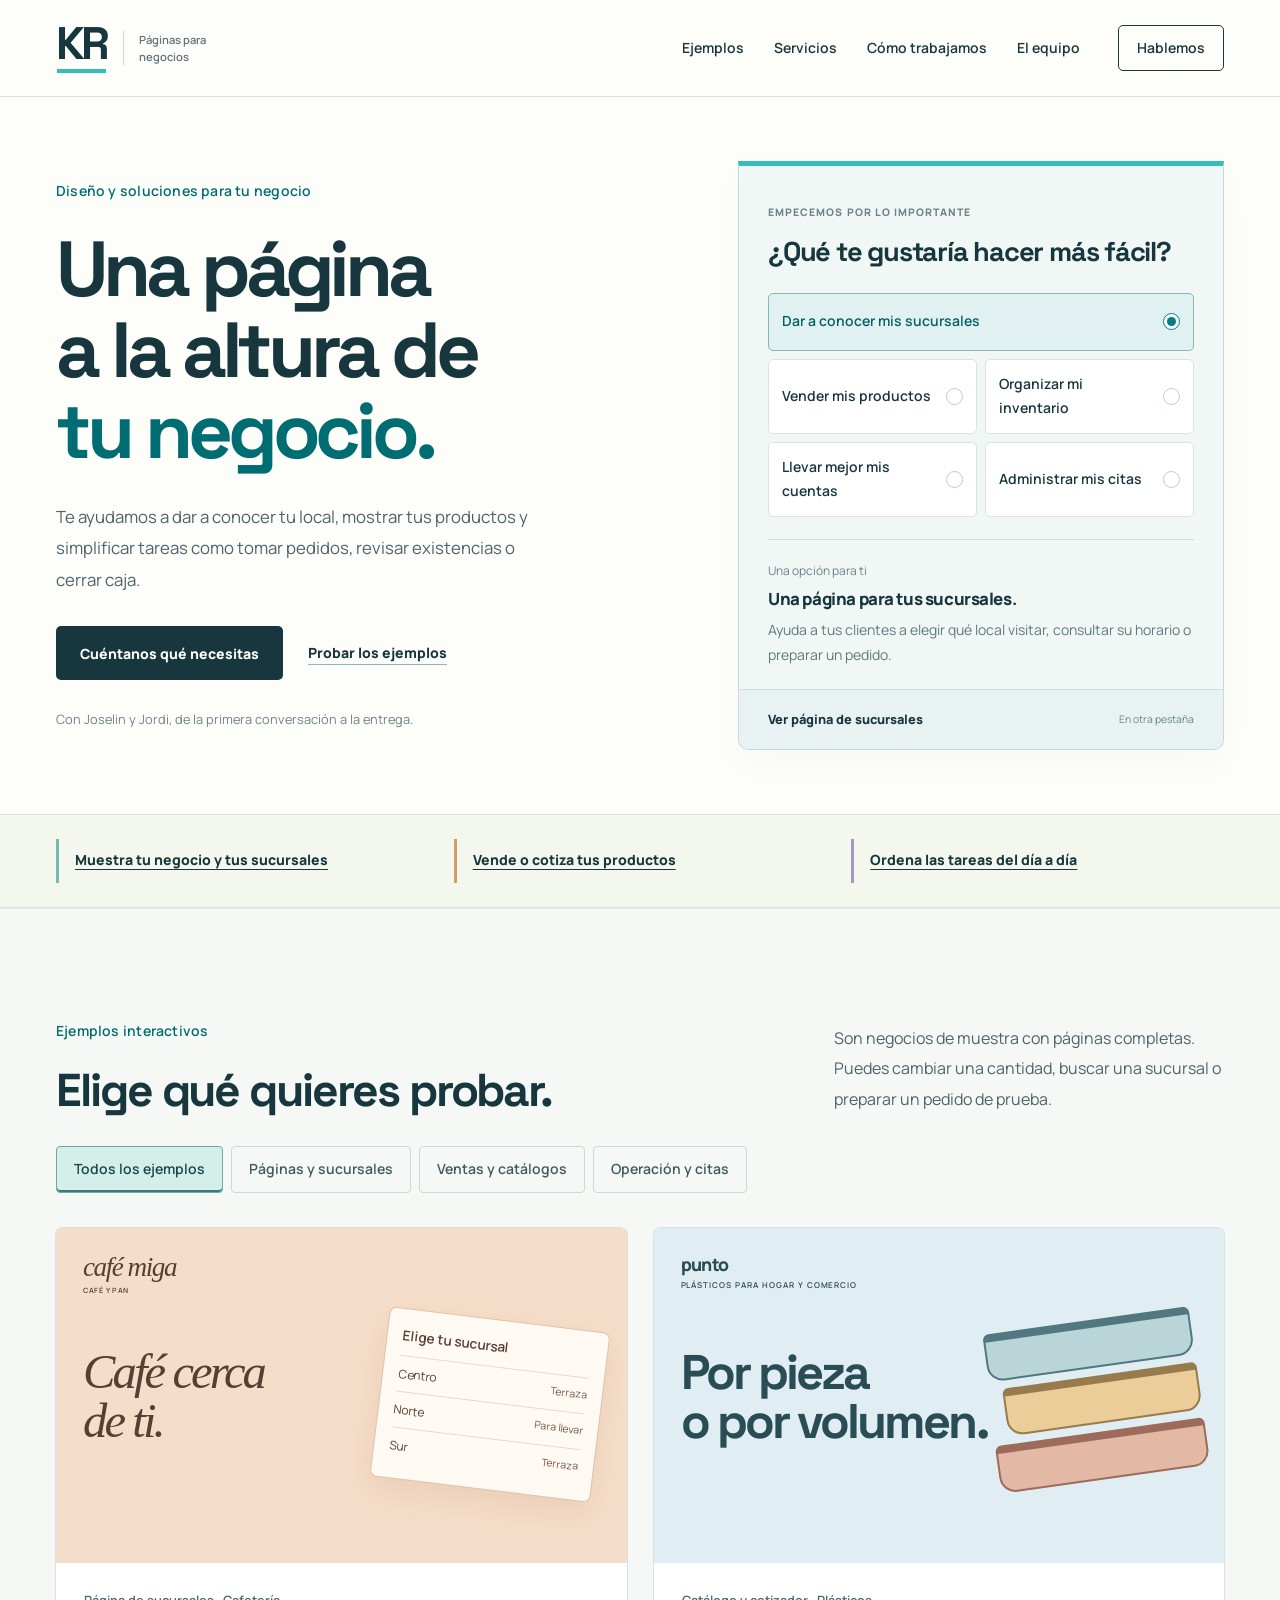
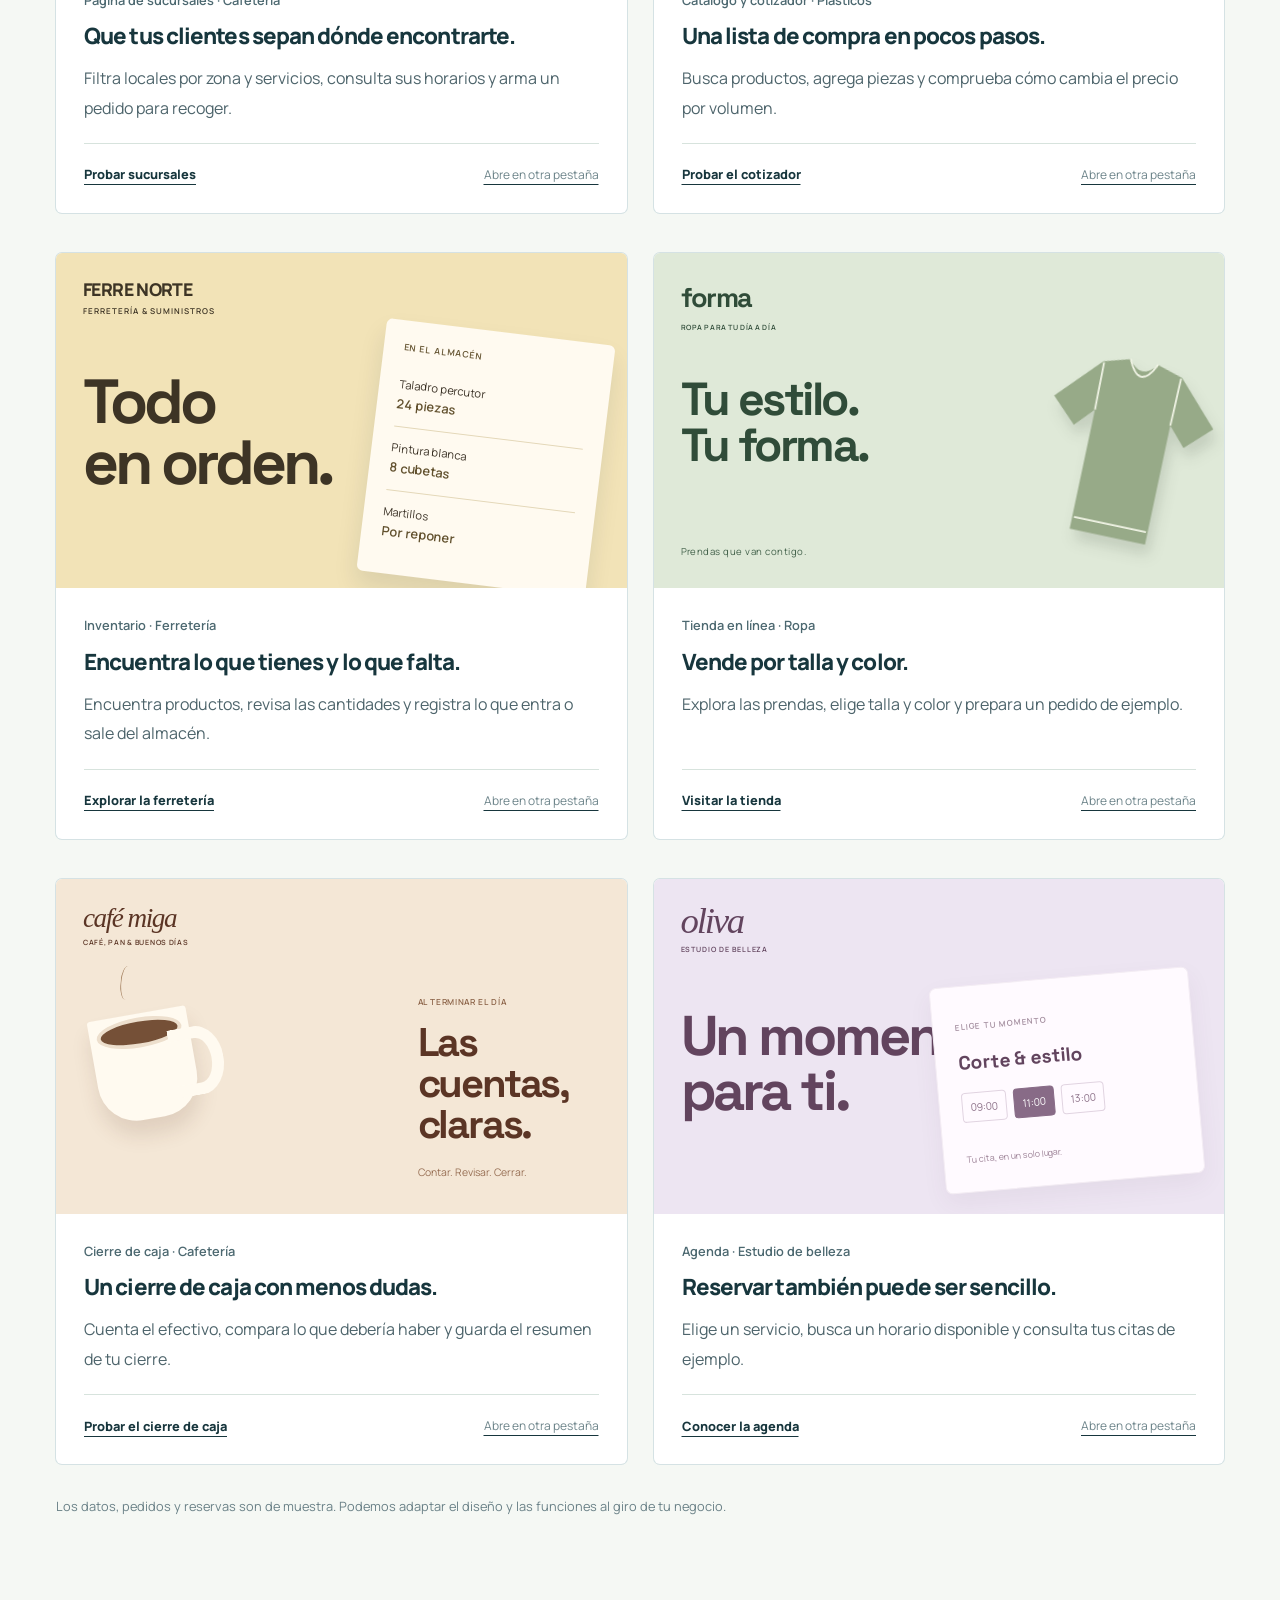
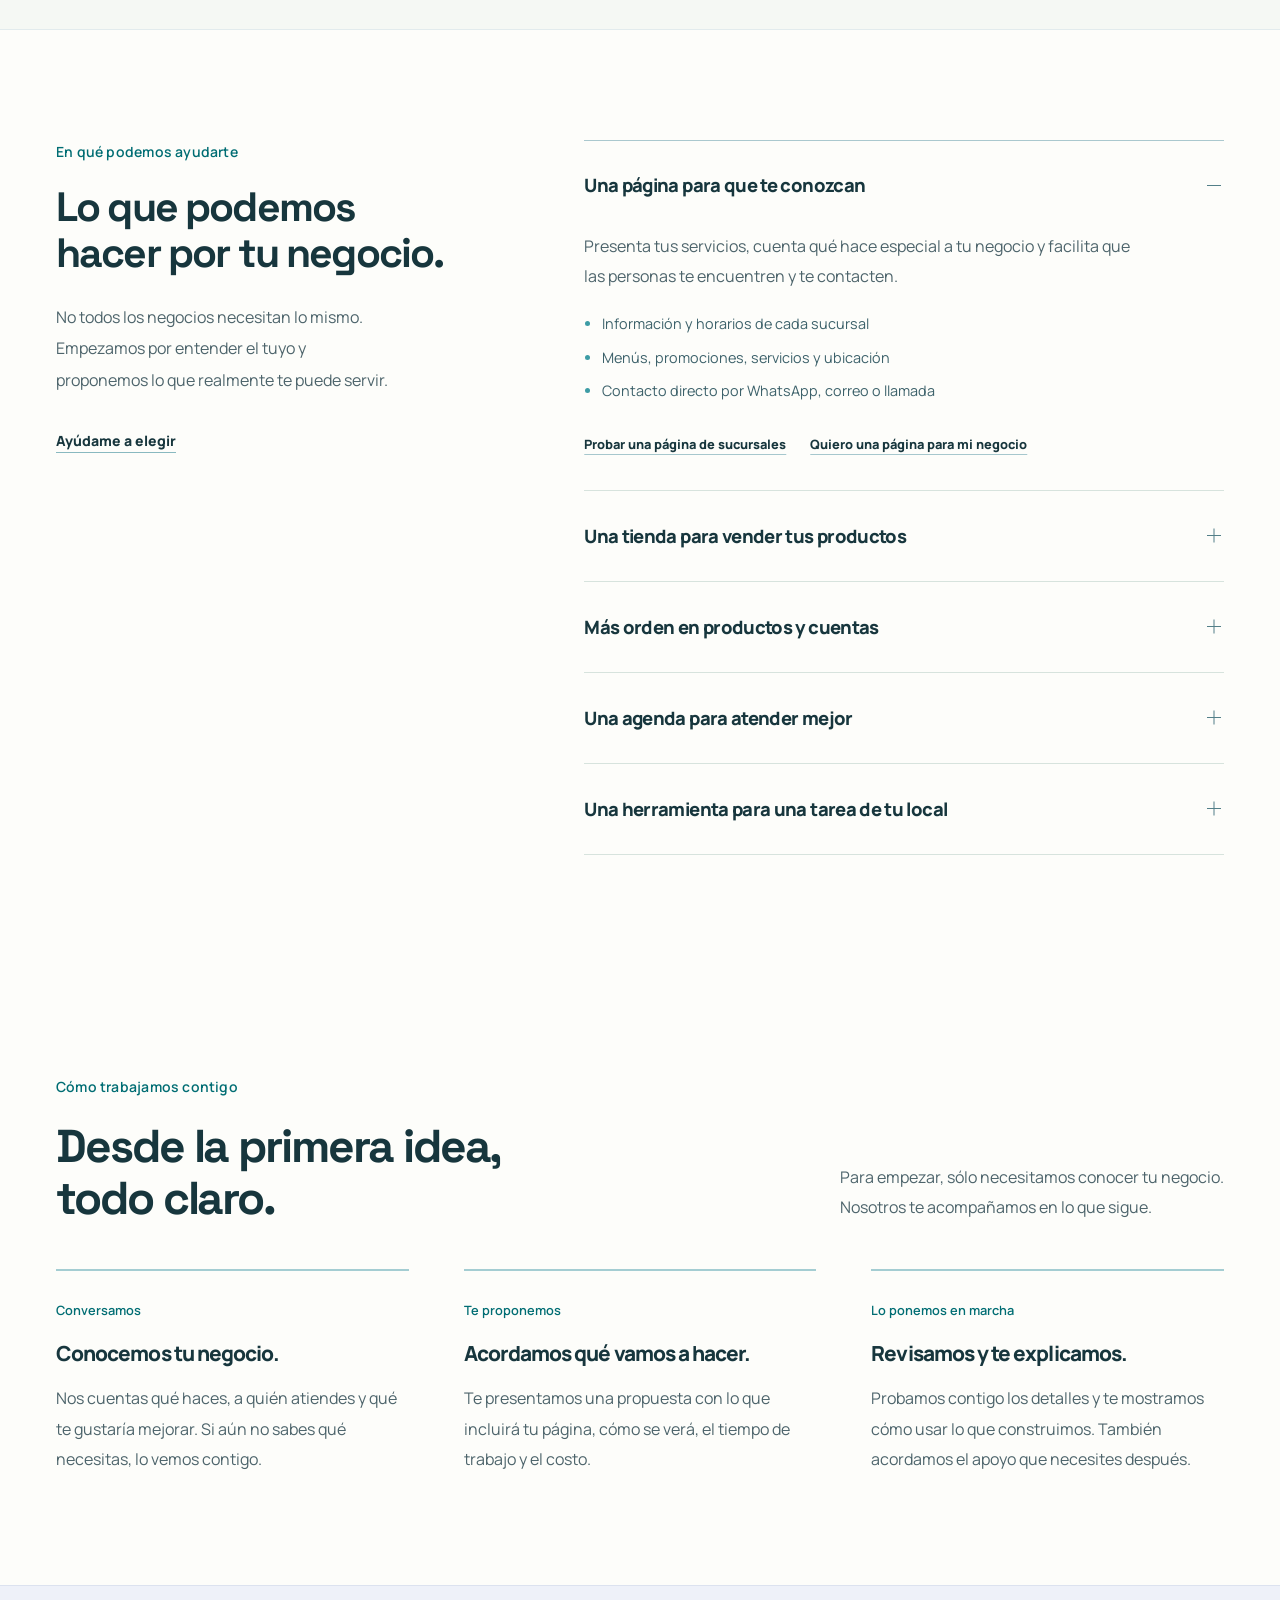
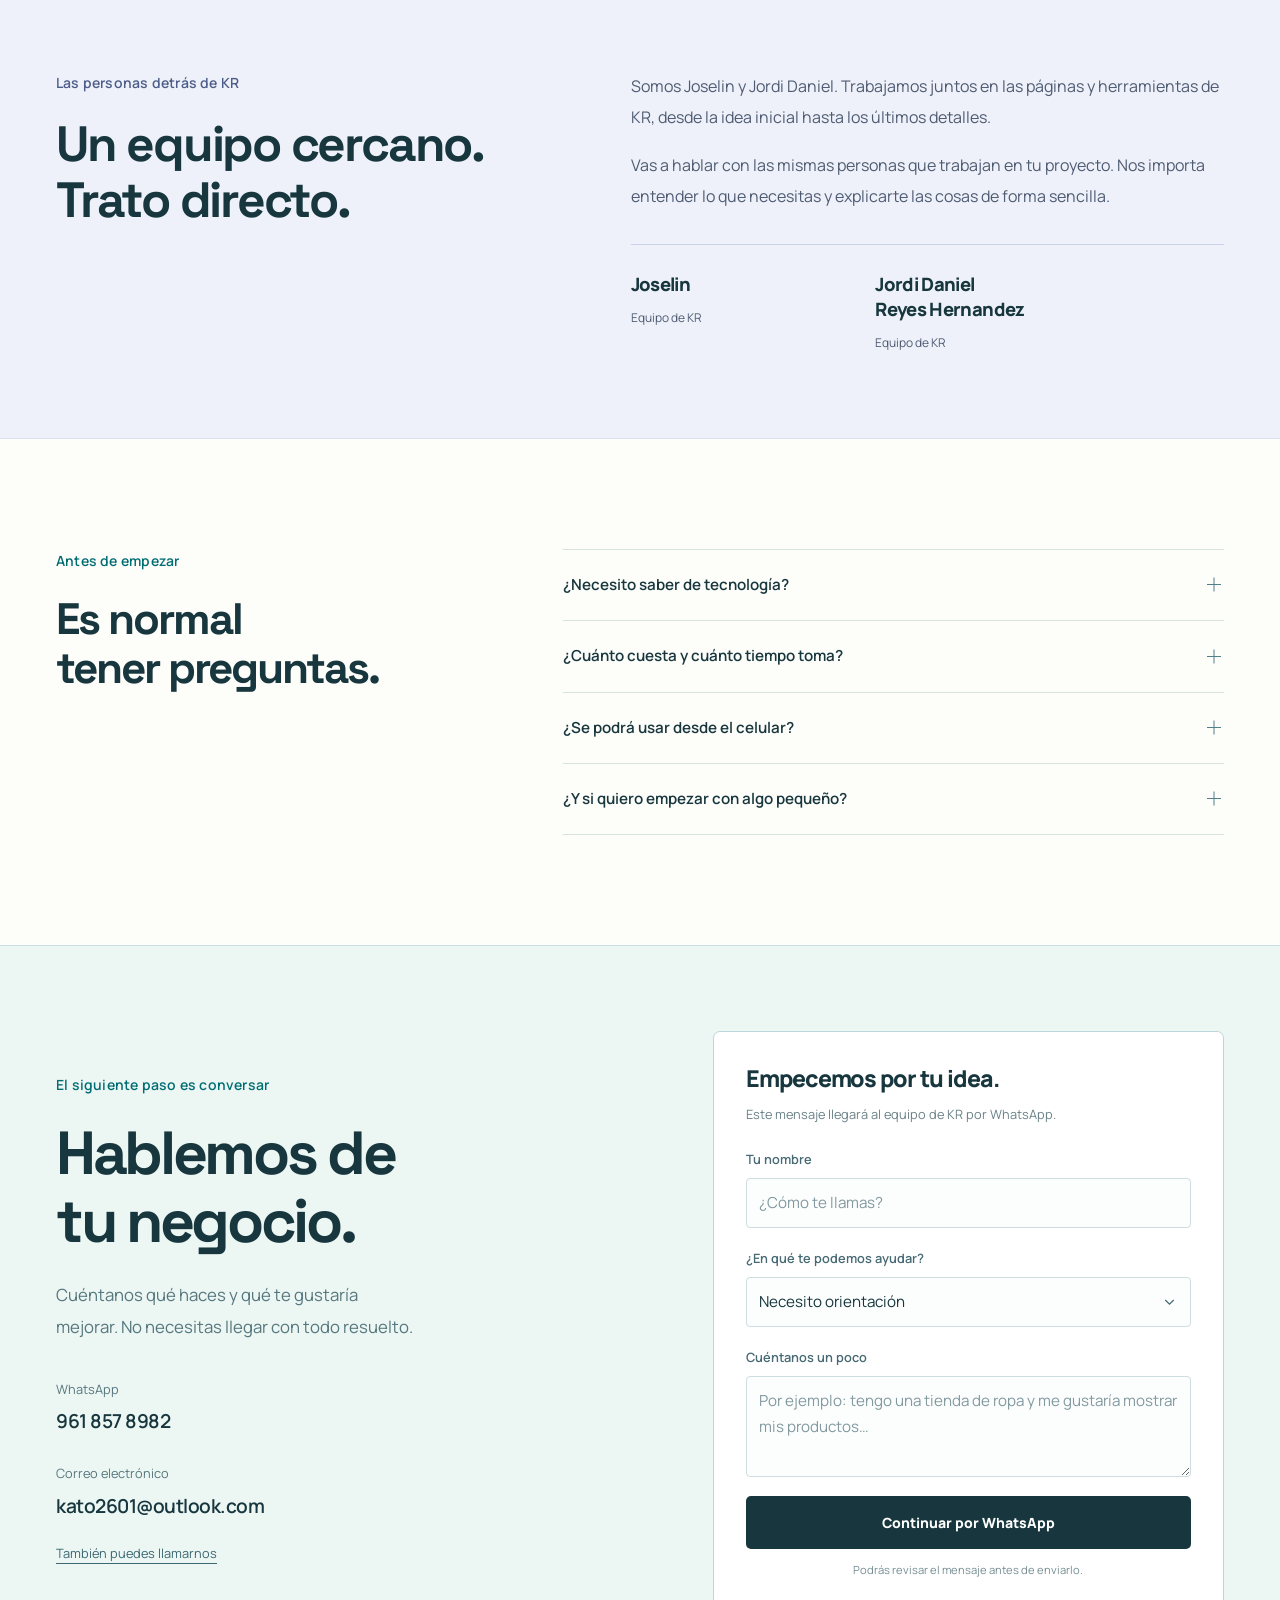
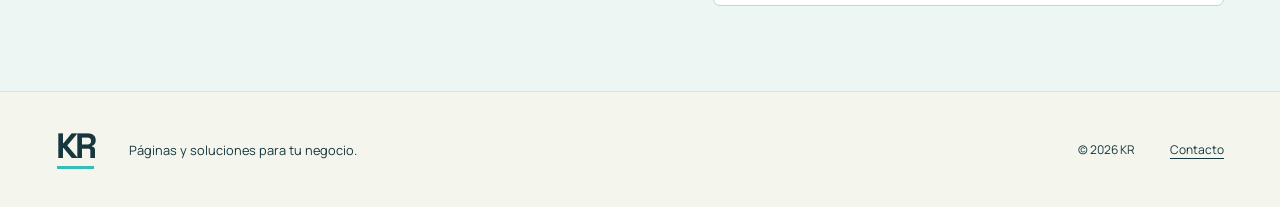
==== commit 146c99cd: "Ampliar la landing KR con sucursales y cotizador de plásticos" ====
--- a/index.html
+++ b/index.html
@@ -12,8 +12,8 @@
   <link rel="icon" type="image/svg+xml" href="assets/favicon.svg">
   <link rel="preload" href="assets/manrope-regular.ttf" as="font" type="font/ttf" crossorigin>
   <link rel="preload" href="assets/space-grotesk-bold.ttf" as="font" type="font/ttf" crossorigin>
-  <link rel="stylesheet" href="kr-estudio.css?v=4">
-  <script defer src="kr-estudio.js?v=5"></script>
+  <link rel="stylesheet" href="kr-estudio.css?v=6">
+  <script defer src="kr-estudio.js?v=6"></script>
 </head>
 <body>
   <a class="skip" href="#contenido">Ir al contenido</a>
@@ -21,7 +21,7 @@
     <div class="container header-inner">
       <a class="logo" href="#inicio" aria-label="KR, inicio"><span class="logo-letters">KR<span class="logo-line" aria-hidden="true"></span></span><span class="logo-description">Páginas para <br>negocios</span></a>
       <nav class="navigation" id="navigation" aria-label="Navegación principal">
-        <a href="#soluciones">Servicios</a><a href="#en-accion">Ejemplos</a><a href="#como-trabajamos">Cómo trabajamos</a><a href="#sobre-mi">El equipo</a><a href="#contacto" class="nav-cta">Hablemos</a>
+        <a href="#en-accion">Ejemplos</a><a href="#soluciones">Servicios</a><a href="#como-trabajamos">Cómo trabajamos</a><a href="#sobre-mi">El equipo</a><a href="#contacto" class="nav-cta">Hablemos</a>
       </nav>
       <button class="menu-button" id="menu-button" aria-controls="navigation" aria-expanded="false" aria-label="Abrir menú"><span></span><span></span></button>
     </div>
@@ -31,46 +31,57 @@
       <div class="hero-copy">
         <p class="section-label">Diseño y soluciones para tu negocio</p>
         <h1 id="hero-title">Una página <br>a la altura de <br><span>tu negocio.</span></h1>
-        <p class="hero-intro">Te ayudamos a mostrar lo que haces, vender tus productos y organizar mejor tu trabajo. Con una página bien cuidada y herramientas fáciles de usar.</p>
-        <div class="hero-actions"><a href="#contacto" class="button primary">Cuéntanos qué necesitas</a><a href="#en-accion" class="quiet-link">Conocer los ejemplos</a></div>
+        <p class="hero-intro">Te ayudamos a dar a conocer tu local, mostrar tus productos y simplificar tareas como tomar pedidos, revisar existencias o cerrar caja.</p>
+        <div class="hero-actions"><a href="#contacto" class="button primary">Cuéntanos qué necesitas</a><a href="#en-accion" class="quiet-link">Probar los ejemplos</a></div>
         <p class="hero-personal">Con Joselin y Jordi, de la primera conversación a la entrega.</p>
       </div>
       <div class="starting-point">
         <div class="starting-heading"><span class="panel-caption">EMPECEMOS POR LO IMPORTANTE</span><h2>¿Qué te gustaría <br>hacer más fácil?</h2></div>
         <fieldset class="goal-options"><legend class="visually-hidden">Elige qué necesitas para tu negocio</legend>
-          <label class="goal-option"><input type="radio" name="business-goal" value="store" checked><span>Vender mis productos</span><span class="choice-mark" aria-hidden="true"></span></label>
+          <label class="goal-option"><input type="radio" name="business-goal" value="branches" checked><span>Dar a conocer mis sucursales</span><span class="choice-mark" aria-hidden="true"></span></label>
+          <label class="goal-option"><input type="radio" name="business-goal" value="store"><span>Vender mis productos</span><span class="choice-mark" aria-hidden="true"></span></label>
           <label class="goal-option"><input type="radio" name="business-goal" value="inventory"><span>Organizar mi inventario</span><span class="choice-mark" aria-hidden="true"></span></label>
           <label class="goal-option"><input type="radio" name="business-goal" value="cash"><span>Llevar mejor mis cuentas</span><span class="choice-mark" aria-hidden="true"></span></label>
           <label class="goal-option"><input type="radio" name="business-goal" value="booking"><span>Administrar mis citas</span><span class="choice-mark" aria-hidden="true"></span></label>
         </fieldset>
-        <div class="recommendation" aria-live="polite" aria-atomic="true"><span class="recommendation-caption">Una opción para ti</span><h3 id="recommendation-title">Una tienda en línea.</h3><p id="recommendation-copy">Tus clientes pueden conocer tus productos, elegir lo que les gusta y preparar su compra.</p></div>
-        <a class="recommendation-link" id="recommendation-link" href="examples/moda.html" target="_blank" rel="noopener noreferrer">Ver tienda de ejemplo <span>En otra pestaña</span></a>
+        <div class="recommendation" aria-live="polite" aria-atomic="true"><span class="recommendation-caption">Una opción para ti</span><h3 id="recommendation-title">Una página para tus sucursales.</h3><p id="recommendation-copy">Ayuda a tus clientes a elegir qué local visitar, consultar su horario o preparar un pedido.</p></div>
+        <a class="recommendation-link" id="recommendation-link" href="examples/sucursales.html" target="_blank" rel="noopener noreferrer">Ver página de sucursales <span>En otra pestaña</span></a>
       </div>
     </section>
-    <div class="benefit-band"><div class="container benefit-inner"><p>Pensada para celular y computadora</p><p>Adaptada a tu forma de trabajar</p><p>Atención directa con el equipo</p></div></div>
+    <div class="benefit-band"><div class="container benefit-inner"><a href="#en-accion" data-show-examples="presencia">Muestra tu negocio y tus sucursales</a><a href="#en-accion" data-show-examples="comercio">Vende o cotiza tus productos</a><a href="#en-accion" data-show-examples="operacion">Ordena las tareas del día a día</a></div></div>
+
+    <section class="examples-section section" id="en-accion" aria-labelledby="examples-title"><div class="container">
+      <div class="section-heading"><div><p class="section-label">Ejemplos interactivos</p><h2 id="examples-title">Elige qué quieres probar.</h2></div><p>Son negocios de muestra con páginas completas. Puedes cambiar una cantidad, buscar una sucursal o preparar un pedido de prueba.</p></div>
+      <div class="example-filters" role="group" aria-label="Tipos de ejemplos"><button class="filter active" data-filter="all" aria-pressed="true">Todos los ejemplos</button><button class="filter" data-filter="presencia" aria-pressed="false">Páginas y sucursales</button><button class="filter" data-filter="comercio" aria-pressed="false">Ventas y catálogos</button><button class="filter" data-filter="operacion" aria-pressed="false">Operación y citas</button></div>
+      <div class="example-grid" id="example-grid">
+        <article class="example branches-example" data-category="presencia">
+          <a class="project-art branches-art" href="examples/sucursales.html" target="_blank" rel="noopener noreferrer" aria-label="Abrir página de sucursales de Café Miga"><div class="project-brand coffee-brand">café miga<span>CAFÉ Y PAN</span></div><div class="branches-phrase" aria-hidden="true">Café cerca<br>de ti.</div><div class="branch-ticket" aria-hidden="true"><b>Elige tu sucursal</b><span>Centro <i>Terraza</i></span><span>Norte <i>Para llevar</i></span><span>Sur <i>Terraza</i></span></div></a>
+          <div class="project-content"><span class="project-type">Página de sucursales · Cafetería</span><h3>Que tus clientes sepan dónde encontrarte.</h3><p>Filtra locales por zona y servicios, consulta sus horarios y arma un pedido para recoger.</p><a class="project-open" href="examples/sucursales.html" target="_blank" rel="noopener noreferrer">Probar sucursales <span>Abre en otra pestaña</span></a></div>
+        </article>
+        <article class="example plastics-example" data-category="comercio">
+          <a class="project-art plastics-art" href="examples/plasticos.html" target="_blank" rel="noopener noreferrer" aria-label="Abrir catálogo y cotizador de Plásticos Punto"><div class="project-brand">punto<span>PLÁSTICOS PARA HOGAR Y COMERCIO</span></div><div class="plastics-phrase" aria-hidden="true">Por pieza<br>o por volumen.</div><div class="plastics-stack" aria-hidden="true"><i></i><i></i><i></i></div></a>
+          <div class="project-content"><span class="project-type">Catálogo y cotizador · Plásticos</span><h3>Una lista de compra en pocos pasos.</h3><p>Busca productos, agrega piezas y comprueba cómo cambia el precio por volumen.</p><a class="project-open" href="examples/plasticos.html" target="_blank" rel="noopener noreferrer">Probar el cotizador <span>Abre en otra pestaña</span></a></div>
+        </article>
+
+        <article class="example hardware-example" data-category="operacion"><a class="project-art hardware-art" href="examples/ferreteria.html" target="_blank" rel="noopener noreferrer" aria-label="Abrir ejemplo completo de Ferre Norte"><div class="project-brand">FERRE NORTE<span>FERRETERÍA & SUMINISTROS</span></div><span class="sample-tag">EJEMPLO</span><div class="hardware-wordmark" aria-hidden="true">Todo <br>en orden.</div><div class="hardware-paper" aria-hidden="true"><span>EN EL ALMACÉN</span><p>Taladro percutor <b>24 piezas</b></p><p>Pintura blanca <b>8 cubetas</b></p><p>Martillos <b>Por reponer</b></p></div></a><div class="project-content"><span class="project-type">Inventario · Ferretería</span><h3>Encuentra lo que tienes y lo que falta.</h3><p>Encuentra productos, revisa las cantidades y registra lo que entra o sale del almacén.</p><a class="project-open" href="examples/ferreteria.html" target="_blank" rel="noopener noreferrer">Explorar la ferretería <span>Abre en otra pestaña</span></a></div></article>
+        <article class="example fashion-example" data-category="comercio"><a class="project-art fashion-art" href="examples/moda.html" target="_blank" rel="noopener noreferrer" aria-label="Abrir ejemplo completo de Forma, tienda de ropa"><div class="project-brand fashion-brand">forma<span>ROPA PARA TU DÍA A DÍA</span></div><span class="sample-tag">EJEMPLO</span><div class="fashion-phrase" aria-hidden="true">Tu estilo. <br>Tu forma.</div><svg class="fashion-garment" viewBox="0 0 240 260" aria-hidden="true"><path d="m74 32 30-9q16 22 32 0l30 9 47 50-29 28-20-22v139H76V88l-20 22-29-28Z" fill="#c7cfb6"/><path d="M104 23q16 35 32 0M78 213h84M75 33l1 55M165 33l-1 55" fill="none" stroke="#f2f5e7" stroke-width="2"/></svg><span class="fashion-small" aria-hidden="true">Prendas que van contigo.</span></a><div class="project-content"><span class="project-type">Tienda en línea · Ropa</span><h3>Vende por talla y color.</h3><p>Explora las prendas, elige talla y color y prepara un pedido de ejemplo.</p><a class="project-open" href="examples/moda.html" target="_blank" rel="noopener noreferrer">Visitar la tienda <span>Abre en otra pestaña</span></a></div></article>
+        <article class="example coffee-example" data-category="operacion"><a class="project-art coffee-art" href="examples/caja.html" target="_blank" rel="noopener noreferrer" aria-label="Abrir ejemplo completo del cierre de caja de Café Miga"><div class="project-brand coffee-brand">café miga<span>CAFÉ, PAN & BUENOS DÍAS</span></div><span class="sample-tag">EJEMPLO</span><div class="coffee-cup" aria-hidden="true"><span></span></div><div class="coffee-card" aria-hidden="true"><span>AL TERMINAR EL DÍA</span><strong>Las cuentas, <br>claras.</strong><p>Contar. Revisar. Cerrar.</p></div></a><div class="project-content"><span class="project-type">Cierre de caja · Cafetería</span><h3>Un cierre de caja con menos dudas.</h3><p>Cuenta el efectivo, compara lo que debería haber y guarda el resumen de tu cierre.</p><a class="project-open" href="examples/caja.html" target="_blank" rel="noopener noreferrer">Probar el cierre de caja <span>Abre en otra pestaña</span></a></div></article>
+        <article class="example salon-example" data-category="operacion"><a class="project-art salon-art" href="examples/agenda.html" target="_blank" rel="noopener noreferrer" aria-label="Abrir ejemplo completo de Estudio Oliva, agenda de citas"><div class="project-brand salon-brand">oliva<span>ESTUDIO DE BELLEZA</span></div><span class="sample-tag">EJEMPLO</span><div class="salon-phrase" aria-hidden="true">Un momento <br>para ti.</div><div class="appointment-card" aria-hidden="true"><span>ELIGE TU MOMENTO</span><p>Corte & estilo</p><div><i>09:00</i><i class="chosen">11:00</i><i>13:00</i></div><b>Tu cita, en un solo lugar.</b></div></a><div class="project-content"><span class="project-type">Agenda · Estudio de belleza</span><h3>Reservar también puede ser sencillo.</h3><p>Elige un servicio, busca un horario disponible y consulta tus citas de ejemplo.</p><a class="project-open" href="examples/agenda.html" target="_blank" rel="noopener noreferrer">Conocer la agenda <span>Abre en otra pestaña</span></a></div></article>
+      </div>
+      <p class="examples-note">Los datos, pedidos y reservas son de muestra. Podemos adaptar el diseño y las funciones al giro de tu negocio.</p>
+      <p class="visually-hidden" id="filter-status" role="status"></p>
+    </div></section>
 
     <section class="services container section" id="soluciones" aria-labelledby="services-title">
-      <div class="services-intro"><p class="section-label">En qué podemos ayudarte</p><h2 id="services-title">Un buen diseño <br>también debe <br>hacerte la vida fácil.</h2><p>No todos los negocios necesitan lo mismo. Empezamos por entender el tuyo y proponemos lo que realmente te puede servir.</p><a href="#contacto" class="quiet-link" data-interest="Necesito orientación">Ayúdame a elegir</a></div>
+      <div class="services-intro"><p class="section-label">En qué podemos ayudarte</p><h2 id="services-title">Lo que podemos <br>hacer por tu negocio.</h2><p>No todos los negocios necesitan lo mismo. Empezamos por entender el tuyo y proponemos lo que realmente te puede servir.</p><a href="#contacto" class="quiet-link" data-interest="Necesito orientación">Ayúdame a elegir</a></div>
       <div class="service-list">
-        <details class="service" open><summary><span>Una página para que te conozcan</span><span class="expand-icon" aria-hidden="true"></span></summary><div class="service-content"><p>Presenta tus servicios, cuenta qué hace especial a tu negocio y facilita que las personas te encuentren y te contacten.</p><ul><li>Tu información, clara y bien organizada</li><li>Diseño con los colores y el estilo de tu negocio</li><li>Contacto directo por WhatsApp, correo o llamada</li></ul><a href="#contacto" data-interest="Dar a conocer mi negocio">Quiero una página para mi negocio</a></div></details>
-        <details class="service"><summary><span>Una tienda para vender tus productos</span><span class="expand-icon" aria-hidden="true"></span></summary><div class="service-content"><p>Ayuda a tus clientes a ver lo que vendes y elegir con tranquilidad. Podemos empezar con un catálogo o preparar una tienda con bolsa de compra.</p><ul><li>Productos ordenados por categoría</li><li>Opciones como talla, color o presentación</li><li>Una forma sencilla de preparar pedidos</li></ul><a href="examples/moda.html" target="_blank" rel="noopener noreferrer">Conocer un ejemplo de tienda</a></div></details>
+        <details class="service" open><summary><span>Una página para que te conozcan</span><span class="expand-icon" aria-hidden="true"></span></summary><div class="service-content"><p>Presenta tus servicios, cuenta qué hace especial a tu negocio y facilita que las personas te encuentren y te contacten.</p><ul><li>Información y horarios de cada sucursal</li><li>Menús, promociones, servicios y ubicación</li><li>Contacto directo por WhatsApp, correo o llamada</li></ul><div class="service-links"><a href="examples/sucursales.html" target="_blank" rel="noopener noreferrer">Probar una página de sucursales</a><a href="#contacto" data-interest="Dar a conocer mi negocio">Quiero una página para mi negocio</a></div></div></details>
+        <details class="service"><summary><span>Una tienda para vender tus productos</span><span class="expand-icon" aria-hidden="true"></span></summary><div class="service-content"><p>Ayuda a tus clientes a ver lo que vendes y elegir con tranquilidad. Podemos empezar con un catálogo o preparar una tienda con bolsa de compra.</p><ul><li>Productos ordenados por categoría</li><li>Opciones como talla, color o presentación</li><li>Pedidos por pieza o cotizaciones por volumen</li></ul><div class="service-links"><a href="examples/moda.html" target="_blank" rel="noopener noreferrer">Probar tienda de ropa</a><a href="examples/plasticos.html" target="_blank" rel="noopener noreferrer">Probar catálogo y cotizador</a></div></div></details>
         <details class="service"><summary><span>Más orden en productos y cuentas</span><span class="expand-icon" aria-hidden="true"></span></summary><div class="service-content"><p>Consulta cuántos productos tienes, registra lo que entra o sale y revisa el efectivo al terminar el día.</p><ul><li>Existencias y productos que hacen falta</li><li>Registro de entradas y salidas</li><li>Conteo de billetes, monedas y diferencias de caja</li></ul><div class="service-links"><a href="examples/ferreteria.html" target="_blank" rel="noopener noreferrer">Ver ejemplo de inventario</a><a href="examples/caja.html" target="_blank" rel="noopener noreferrer">Ver ejemplo de cierre de caja</a></div></div></details>
         <details class="service"><summary><span>Una agenda para atender mejor</span><span class="expand-icon" aria-hidden="true"></span></summary><div class="service-content"><p>Reúne tus servicios y horarios disponibles en una sola página. Tus clientes podrán elegir una cita y tú tendrás una vista más clara de tus reservas.</p><ul><li>Servicios y horarios fáciles de consultar</li><li>Reservas organizadas en un mismo lugar</li><li>Una experiencia cómoda desde el celular</li></ul><a href="examples/agenda.html" target="_blank" rel="noopener noreferrer">Conocer un ejemplo de agenda</a></div></details>
+        <details class="service"><summary><span>Una herramienta para una tarea de tu local</span><span class="expand-icon" aria-hidden="true"></span></summary><div class="service-content"><p>Si hoy repartes información entre mensajes, papel y hojas de cálculo, podemos reunir lo que usa tu equipo en una pantalla.</p><ul><li>Seguimiento de pedidos y entregas</li><li>Solicitudes y cotizaciones con los datos que necesitas</li><li>Resúmenes por sucursal o por turno</li></ul><a href="#contacto" data-interest="Otra idea para mi negocio">Platicar sobre mi idea</a></div></details>
       </div>
     </section>
-
-    <section class="examples-section section" id="en-accion" aria-labelledby="examples-title"><div class="container">
-      <div class="section-heading"><div><p class="section-label">Mira cómo podría funcionar</p><h2 id="examples-title">Imagínalo en <br>tu propio negocio.</h2></div><p>Elige un ejemplo y explóralo completo. <br>Cada uno abre en su propia página para que puedas probarlo con calma.</p></div>
-      <div class="example-filters" role="group" aria-label="Tipos de ejemplos"><button class="filter active" data-filter="all" aria-pressed="true">Todos los ejemplos</button><button class="filter" data-filter="comercio" aria-pressed="false">Venta y productos</button><button class="filter" data-filter="operacion" aria-pressed="false">Cuentas y citas</button></div>
-      <div class="example-grid" id="example-grid">
-        <article class="example hardware-example" data-category="comercio"><a class="project-art hardware-art" href="examples/ferreteria.html" target="_blank" rel="noopener noreferrer" aria-label="Abrir ejemplo completo de Ferre Norte"><div class="project-brand">FERRE NORTE<span>FERRETERÍA & SUMINISTROS</span></div><span class="sample-tag">EJEMPLO</span><div class="hardware-wordmark" aria-hidden="true">Todo <br>en orden.</div><div class="hardware-paper" aria-hidden="true"><span>EN EL ALMACÉN</span><p>Taladro percutor <b>24 piezas</b></p><p>Pintura blanca <b>8 cubetas</b></p><p>Martillos <b>Por reponer</b></p></div></a><div class="project-content"><span class="project-type">Para una ferretería</span><h3>Saber qué hay, sin dar tantas vueltas.</h3><p>Encuentra productos, revisa las cantidades y registra lo que entra o sale del almacén.</p><a class="project-open" href="examples/ferreteria.html" target="_blank" rel="noopener noreferrer">Explorar la ferretería <span>Vista completa</span></a></div></article>
-        <article class="example fashion-example" data-category="comercio"><a class="project-art fashion-art" href="examples/moda.html" target="_blank" rel="noopener noreferrer" aria-label="Abrir ejemplo completo de Forma, tienda de ropa"><div class="project-brand fashion-brand">forma<span>ROPA PARA TU DÍA A DÍA</span></div><span class="sample-tag">EJEMPLO</span><div class="fashion-phrase" aria-hidden="true">Tu estilo. <br>Tu forma.</div><svg class="fashion-garment" viewBox="0 0 240 260" aria-hidden="true"><path d="m74 32 30-9q16 22 32 0l30 9 47 50-29 28-20-22v139H76V88l-20 22-29-28Z" fill="#c7cfb6"/><path d="M104 23q16 35 32 0M78 213h84M75 33l1 55M165 33l-1 55" fill="none" stroke="#f2f5e7" stroke-width="2"/></svg><span class="fashion-small" aria-hidden="true">Prendas que van contigo.</span></a><div class="project-content"><span class="project-type">Para una tienda de ropa</span><h3>Una tienda que invita a elegir.</h3><p>Explora las prendas, elige talla y color y prepara un pedido de ejemplo.</p><a class="project-open" href="examples/moda.html" target="_blank" rel="noopener noreferrer">Visitar la tienda <span>Vista completa</span></a></div></article>
-        <article class="example coffee-example" data-category="operacion"><a class="project-art coffee-art" href="examples/caja.html" target="_blank" rel="noopener noreferrer" aria-label="Abrir ejemplo completo del cierre de caja de Café Miga"><div class="project-brand coffee-brand">café miga<span>CAFÉ, PAN & BUENOS DÍAS</span></div><span class="sample-tag">EJEMPLO</span><div class="coffee-cup" aria-hidden="true"><span></span></div><div class="coffee-card" aria-hidden="true"><span>AL TERMINAR EL DÍA</span><strong>Las cuentas, <br>claras.</strong><p>Contar. Revisar. Cerrar.</p></div></a><div class="project-content"><span class="project-type">Para una cafetería o un comercio</span><h3>Un cierre de caja con menos dudas.</h3><p>Cuenta el efectivo, compara lo que debería haber y guarda el resumen de tu cierre.</p><a class="project-open" href="examples/caja.html" target="_blank" rel="noopener noreferrer">Probar el cierre de caja <span>Vista completa</span></a></div></article>
-        <article class="example salon-example" data-category="operacion"><a class="project-art salon-art" href="examples/agenda.html" target="_blank" rel="noopener noreferrer" aria-label="Abrir ejemplo completo de Estudio Oliva, agenda de citas"><div class="project-brand salon-brand">oliva<span>ESTUDIO DE BELLEZA</span></div><span class="sample-tag">EJEMPLO</span><div class="salon-phrase" aria-hidden="true">Un momento <br>para ti.</div><div class="appointment-card" aria-hidden="true"><span>ELIGE TU MOMENTO</span><p>Corte & estilo</p><div><i>09:00</i><i class="chosen">11:00</i><i>13:00</i></div><b>Tu cita, en un solo lugar.</b></div></a><div class="project-content"><span class="project-type">Para un negocio que atiende por cita</span><h3>Reservar también puede ser sencillo.</h3><p>Elige un servicio, busca un horario disponible y consulta tus citas de ejemplo.</p><a class="project-open" href="examples/agenda.html" target="_blank" rel="noopener noreferrer">Conocer la agenda <span>Vista completa</span></a></div></article>
-      </div>
-      <p class="examples-note">Son negocios ficticios creados para mostrarte distintas posibilidades. Puedes cambiar datos y probar las herramientas; no se realizan compras ni reservas reales.</p>
-      <p class="visually-hidden" id="filter-status" role="status"></p>
-    </div></section>
 
     <section class="process container section" id="como-trabajamos" aria-labelledby="process-title"><div class="section-heading"><div><p class="section-label">Cómo trabajamos contigo</p><h2 id="process-title">Desde la primera idea, <br>todo claro.</h2></div><p>Para empezar, sólo necesitamos conocer tu negocio. <br>Nosotros te acompañamos en lo que sigue.</p></div><ol class="process-list"><li><span class="step-label">Conversamos</span><h3>Conocemos tu negocio.</h3><p>Nos cuentas qué haces, a quién atiendes y qué te gustaría mejorar. Si aún no sabes qué necesitas, lo vemos contigo.</p></li><li><span class="step-label">Te proponemos</span><h3>Acordamos qué vamos a hacer.</h3><p>Te presentamos una propuesta con lo que incluirá tu página, cómo se verá, el tiempo de trabajo y el costo.</p></li><li><span class="step-label">Lo ponemos en marcha</span><h3>Revisamos y te explicamos.</h3><p>Probamos contigo los detalles y te mostramos cómo usar lo que construimos. También acordamos el apoyo que necesites después.</p></li></ol></section>
 
@@ -78,7 +89,7 @@
 
     <section class="faq container section" aria-labelledby="faq-title"><div><p class="section-label">Antes de empezar</p><h2 id="faq-title">Es normal <br>tener preguntas.</h2></div><div class="faq-list"><details><summary>¿Necesito saber de tecnología?<span class="expand-icon" aria-hidden="true"></span></summary><p>No. Puedes contarnos cómo trabajas hoy y qué quieres mejorar. Te explicaremos las opciones con palabras claras para que decidas con tranquilidad.</p></details><details><summary>¿Cuánto cuesta y cuánto tiempo toma?<span class="expand-icon" aria-hidden="true"></span></summary><p>Depende de lo que necesite tu negocio. Primero conversamos y después te damos una propuesta con lo que incluye, el costo y los tiempos. Así sabrás qué estás contratando antes de empezar.</p></details><details><summary>¿Se podrá usar desde el celular?<span class="expand-icon" aria-hidden="true"></span></summary><p>Sí. Cuidamos que la página se adapte a celulares, tabletas y computadoras, y que sus botones, textos y formularios sean cómodos de usar.</p></details><details><summary>¿Y si quiero empezar con algo pequeño?<span class="expand-icon" aria-hidden="true"></span></summary><p>Podemos comenzar por lo que te resulte más útil y planear otras mejoras para después. La propuesta se ajusta a tus prioridades y a lo que buscas resolver.</p></details></div></section>
 
-    <section class="contact-section" id="contacto" aria-labelledby="contact-title"><div class="container contact-layout"><div class="contact-copy"><p class="section-label">El siguiente paso es conversar</p><h2 id="contact-title">Hablemos de <br>tu negocio.</h2><p>Cuéntanos qué haces y qué te gustaría mejorar. No necesitas llegar con todo resuelto.</p><div class="contact-direct"><a href="https://wa.me/529618578982" target="_blank" rel="noopener noreferrer"><span>WhatsApp</span><strong>961 857 8982</strong></a><a href="mailto:kato2601@outlook.com"><span>Correo electrónico</span><strong>kato2601@outlook.com</strong></a><a class="call-link" href="tel:+529618578982">También puedes llamarnos</a></div></div><form class="contact-form" id="contact-form"><h3>Empecemos por tu idea.</h3><p>Este mensaje llegará al equipo de KR por WhatsApp.</p><label for="contact-name">Tu nombre</label><input id="contact-name" name="name" autocomplete="name" maxlength="80" placeholder="¿Cómo te llamas?" required><label for="contact-service">¿En qué te podemos ayudar?</label><select id="contact-service" name="service"><option>Necesito orientación</option><option>Dar a conocer mi negocio</option><option>Vender mis productos</option><option>Organizar mi inventario</option><option>Llevar mejor mis cuentas</option><option>Administrar mis citas</option><option>Otra idea para mi negocio</option></select><label for="contact-message">Cuéntanos un poco</label><textarea id="contact-message" name="message" rows="3" maxlength="1500" placeholder="Por ejemplo: tengo una tienda de ropa y me gustaría mostrar mis productos…" required></textarea><button class="button primary" type="submit">Continuar por WhatsApp</button><p class="form-note">Podrás revisar el mensaje antes de enviarlo.</p><p id="contact-feedback" class="contact-feedback" role="status"></p></form></div></section>
+    <section class="contact-section" id="contacto" aria-labelledby="contact-title"><div class="container contact-layout"><div class="contact-copy"><p class="section-label">El siguiente paso es conversar</p><h2 id="contact-title">Hablemos de <br>tu negocio.</h2><p>Cuéntanos qué haces y qué te gustaría mejorar. No necesitas llegar con todo resuelto.</p><div class="contact-direct"><a href="https://wa.me/529618578982" target="_blank" rel="noopener noreferrer"><span>WhatsApp</span><strong>961 857 8982</strong></a><a href="mailto:kato2601@outlook.com"><span>Correo electrónico</span><strong>kato2601@outlook.com</strong></a><a class="call-link" href="tel:+529618578982">También puedes llamarnos</a></div></div><form class="contact-form" id="contact-form"><h3>Empecemos por tu idea.</h3><p>Este mensaje llegará al equipo de KR por WhatsApp.</p><label for="contact-name">Tu nombre</label><input id="contact-name" name="name" autocomplete="name" maxlength="80" placeholder="¿Cómo te llamas?" required><label for="contact-service">¿En qué te podemos ayudar?</label><select id="contact-service" name="service"><option>Necesito orientación</option><option>Dar a conocer mi negocio</option><option>Dar a conocer mis sucursales</option><option>Ofrecer un catálogo con cotizaciones</option><option>Vender mis productos</option><option>Organizar mi inventario</option><option>Llevar mejor mis cuentas</option><option>Administrar mis citas</option><option>Otra idea para mi negocio</option></select><label for="contact-message">Cuéntanos un poco</label><textarea id="contact-message" name="message" rows="3" maxlength="1500" placeholder="Por ejemplo: tengo una tienda de ropa y me gustaría mostrar mis productos…" required></textarea><button class="button primary" type="submit">Continuar por WhatsApp</button><p class="form-note">Podrás revisar el mensaje antes de enviarlo.</p><p id="contact-feedback" class="contact-feedback" role="status"></p></form></div></section>
   </main>
   <footer class="site-footer"><div class="container footer-inner"><a class="logo footer-logo" href="#inicio" aria-label="KR, volver al inicio"><span class="logo-letters">KR<span class="logo-line" aria-hidden="true"></span></span></a><p>Páginas y soluciones para tu negocio.</p><span>© <span id="year">2026</span> KR</span><a href="#contacto">Contacto</a></div></footer>
   <noscript><p class="noscript">Si necesitas ayuda para explorar la página, puedes escribirnos directamente a <a href="mailto:kato2601@outlook.com">kato2601@outlook.com</a>.</p></noscript>
--- a/kr-estudio.css
+++ b/kr-estudio.css
@@ -16,3 +16,79 @@
 @media(max-width:700px){html{scroll-padding-top:96px}.container{width:calc(100% - 40px)}.header-inner{min-height:78px}.navigation{top:77px;padding:20px}.logo{gap:13px}.logo-letters{font-size:2.2rem;padding-bottom:7px}.logo-line{height:3px}.logo-description{font-size:.65rem;padding-left:12px}.hero{padding-top:43px;padding-bottom:53px;gap:35px}.hero .section-label{font-size:.8rem;margin-bottom:23px}h1{font-size:clamp(2.8rem,11.5vw,4.4rem);line-height:1.05}.hero-intro{font-size:1rem;margin-top:24px;line-height:1.9;max-width:460px}.hero-actions{gap:12px 22px;margin-top:25px}.hero-actions .button{min-height:51px;padding:14px 20px;font-size:.8rem}.hero-actions .quiet-link{font-size:.8rem}.hero-personal{font-size:.75rem;max-width:310px;line-height:1.9}.starting-point{padding:24px 21px 0}.panel-caption{font-size:.6rem;letter-spacing:.08em}.starting-heading h2{font-size:1.6rem;margin-top:12px}.starting-heading h2 br{display:none}.goal-options{grid-template-columns:1fr;gap:8px;margin-top:22px;margin-bottom:21px}.goal-option{font-size:.875rem;min-height:48px;padding:11px 12px}.recommendation{padding-top:18px;padding-bottom:23px}.recommendation p{font-size:.875rem;line-height:1.85}.recommendation h3{font-size:1.1rem}.recommendation-caption{font-size:.7rem}.recommendation-link{padding:17px 21px;margin-inline:-21px;font-size:.8rem;gap:12px}.recommendation-link>span{font-size:.6rem}.benefit-inner{grid-template-columns:1fr;gap:14px;padding-block:23px}.benefit-inner p{font-size:.8rem;padding-left:15px;border-left:2px solid #a4d1d5}.benefit-inner p:first-child{border-left:2px solid #a4d1d5;padding-left:15px}.section{padding-block:65px}.section-label{font-size:.8rem;margin-bottom:17px}h2{font-size:2.3rem}.services{gap:29px}.services-intro h2{font-size:2.4rem;line-height:1.13;margin-bottom:21px}.services-intro>p:not(.section-label){font-size:1rem;line-height:1.9}.services-intro .quiet-link{font-size:.8rem}.service summary{min-height:79px;padding-block:22px;gap:18px;font-size:1.05rem;line-height:1.5}.service-content>p{font-size:1rem;line-height:1.85}.service-content ul{font-size:.875rem;gap:10px}.service-content a{font-size:.8rem;line-height:1.8}.section-heading{display:block;margin-bottom:29px}.section-heading h2{font-size:2.45rem}.section-heading>p{max-width:100%;margin-top:23px;font-size:1rem;line-height:1.9}.section-heading>p br{display:none}.example-filters{gap:7px;margin-bottom:28px}.filter{font-size:.72rem;padding:10px 12px;min-height:42px}.example-grid{grid-template-columns:1fr;gap:26px}.example{grid-column:auto}.project-art{height:300px;padding:24px}.project-brand{font-size:1.05rem}.project-brand span{font-size:.48rem}.hardware-wordmark{font-size:3rem;top:117px;left:24px}.hardware-paper{right:-6px;width:174px;top:87px;padding:17px}.hardware-paper p{font-size:.65rem}.hardware-paper b{font-size:.75rem}.fashion-brand{font-size:1.6rem}.fashion-phrase{font-size:2.7rem;left:24px;top:129px}.fashion-garment{width:180px;right:-2px;top:91px}.fashion-small{left:24px;bottom:25px;font-size:.58rem}.coffee-brand{font-size:1.7rem}.coffee-cup{top:137px;left:32px;width:85px;height:100px}.coffee-card{width:165px;right:25px;top:122px}.coffee-card strong{font-size:2.3rem}.coffee-card>span{font-size:.5rem}.salon-brand{font-size:2.2rem}.salon-phrase{left:24px;top:125px;font-size:3rem}.appointment-card{width:206px;right:12px;top:144px;padding:18px;transform:rotate(-4deg)}.appointment-card p{font-size:1.1rem}.appointment-card>div{margin-block:13px 16px;gap:7px}.appointment-card i{font-size:.6rem;padding:4px 6px}.appointment-card>span{font-size:.45rem}.appointment-card b{font-size:.5rem}.project-content{padding:24px 23px 22px}.project-content h3{font-size:1.35rem;margin:12px 0 13px;line-height:1.3}.project-content>p{font-size:1rem;line-height:1.9}.project-type{font-size:.75rem}.project-open{font-size:.8rem;margin-top:22px;padding-top:17px;min-height:47px}.project-open>span{font-size:.65rem}.examples-note{font-size:.8rem;margin-top:25px}.process-list{gap:26px}.process-list li{display:block;padding-top:21px}.step-label{font-size:.8rem}.process-list h3{margin:12px 0 14px;font-size:1.3rem}.process-list p{font-size:1rem;line-height:1.9}.team-section{padding-block:60px}.team-section h2{font-size:2.65rem}.team-layout{gap:27px}.team-copy>p{font-size:1rem;line-height:1.9}.team-names{gap:22px;grid-template-columns:1fr;border:0;margin-top:27px;padding-top:0}.team-names>div{border-top:1px solid #3d5b64;padding-top:20px}.team-names h3{font-size:1.25rem;line-height:1.35}.team-names h3 br{display:none}.team-names span{font-size:.8rem;margin-top:7px}.faq{gap:27px}.faq h2{font-size:2.4rem}.faq-list summary{font-size:.95rem;padding-block:22px}.faq-list details>p{font-size:1rem;line-height:1.9;padding-right:8px}.contact-section{padding-block:60px}.contact-layout{grid-template-columns:1fr;gap:34px}.contact-copy h2{font-size:3rem;margin-bottom:23px}.contact-copy>p:not(.section-label){max-width:100%;font-size:1rem}.contact-direct{gap:23px;margin-top:29px}.contact-direct strong{font-size:1.15rem}.contact-direct a>span{font-size:.8rem}.contact-direct .call-link{font-size:.8rem;margin-top:-3px}.contact-form{padding:26px 23px 23px}.contact-form h3{font-size:1.45rem}.contact-form>p:first-of-type{font-size:.8rem;margin-bottom:22px}.contact-form input,.contact-form select,.contact-form textarea{font-size:1rem}.contact-form label{font-size:.8rem}.form-note{font-size:.7rem}.contact-form .button{font-size:.875rem}.footer-inner{display:grid;grid-template-columns:1fr auto;gap:16px 22px;padding-block:30px}.footer-logo{grid-column:1;grid-row:1;justify-self:start}.footer-inner p{grid-column:1/-1;grid-row:2;font-size:.75rem}.footer-inner>span{grid-column:1;grid-row:3;font-size:.7rem}.footer-inner>a:last-child{grid-column:2;grid-row:1;font-size:.8rem}.footer-logo .logo-letters{font-size:2.15rem}}
 @media(max-width:370px){.container{width:calc(100% - 32px)}h1{font-size:2.65rem}.starting-point{padding:22px 17px 0}.recommendation-link{margin-inline:-17px;padding-inline:17px;font-size:.75rem}.recommendation-link>span{font-size:.55rem}.starting-heading h2{font-size:1.5rem}.hero-actions{gap:14px}.section-heading h2{font-size:2.2rem}.services-intro h2{font-size:2.2rem}.filter{font-size:.67rem;padding-inline:10px}.project-art{height:275px;padding:21px}.sample-tag{right:20px;top:23px;font-size:.45rem}.project-brand span{font-size:.42rem}.hardware-wordmark{font-size:2.75rem;left:21px}.hardware-paper{right:-20px;width:153px;top:89px;padding:15px}.fashion-phrase{font-size:2.5rem;left:21px}.fashion-garment{width:156px;right:-13px}.fashion-small{left:21px;font-size:.52rem}.coffee-cup{left:26px;width:67px;height:85px}.coffee-card{width:135px;right:20px}.coffee-card strong{font-size:1.9rem}.coffee-card>span{font-size:.43rem}.coffee-card p{font-size:.55rem}.salon-phrase{font-size:2.75rem;left:21px;top:115px}.appointment-card{right:-7px;top:145px;width:181px;padding:16px}.appointment-card i{font-size:.55rem}.project-content{padding:22px 20px 20px}.project-content h3{font-size:1.2rem}.project-open{font-size:.75rem}.project-open>span{font-size:.6rem}.contact-copy h2{font-size:2.7rem}.contact-direct strong{font-size:1.05rem}.contact-form{padding:24px 19px}.contact-form h3{font-size:1.3rem}}
 @media(prefers-reduced-motion:reduce){html{scroll-behavior:auto}*,*:before,*:after{transition:none!important;animation:none!important}}
+
+/* Light surfaces with distinct accents for each kind of business. */
+:root { --paper:#fdfdfa; --ink:#17363d; --muted:#4d646b; --line:#d7e3dd; --teal:#006d73; --bright:#35bdba; }
+.site-header { background:#fdfdfaf5; }
+.hero { gap:56px; padding-block:64px; }
+.starting-point { background:#f0f7f5; }
+.starting-heading h2 br { display:none; }
+.goal-options { grid-template-columns:repeat(2,minmax(0,1fr)); }
+.goal-option { min-height:58px; }
+.goal-option:first-of-type { grid-column:1/-1; }
+.recommendation { min-height:116px; }
+.benefit-band { background:#f4f7ed; }
+.benefit-inner a { min-height:44px; display:flex; align-items:center; padding:6px 16px; border-left:3px solid #76b9b1; font-size:.875rem; font-weight:800; text-decoration:underline; text-underline-offset:4px; }
+.benefit-inner a:nth-child(2) { border-color:#d29d6b; }
+.benefit-inner a:nth-child(3) { border-color:#a897bf; }
+.benefit-inner a:hover { color:var(--teal); }
+.examples-section { background:#f5f8f4; }
+.example-filters { align-items:center; }
+.filter { min-height:44px; font-size:.875rem; color:#3e5a60; }
+.filter.active { background:#d4eeea; color:#15484a; border-color:#72a7a0; box-shadow:inset 0 -2px 0 #387d77; }
+.example-grid { grid-template-columns:repeat(12,minmax(0,1fr)); }
+.example { display:flex; flex-direction:column; grid-column:span 6; height:100%; }
+.project-content { display:flex; flex-direction:column; flex:1; }
+.project-open { margin-top:auto; padding-top:14px; min-height:48px; text-decoration:underline; text-underline-offset:5px; }
+.project-content>p { margin-bottom:20px; }
+.project-open>span { text-decoration:none; font-size:.75rem; }
+.project-type { color:#4c6870; font-weight:700; }
+.sample-tag { display:none; }
+.branches-art { background:#f5dec9; color:#583e33; }
+.plastics-art { background:#e0eef3; color:#294c55; }
+.hardware-art { background:#f2e3b7; color:#3d3425; }
+.hardware-paper { background:#fffaf0; color:#382f23; }
+.hardware-paper p { border-color:#e4d8b9; }
+.hardware-paper b,.hardware-paper>span { color:#62512e; }
+.fashion-art { background:#dfe9d8; color:#304c39; }
+.fashion-garment path:first-child { fill:#97aa88; }
+.fashion-small { color:#43624b; }
+.coffee-art { background:#f4e7d6; }
+.salon-art { background:#ede5f2; }
+.branches-phrase,.plastics-phrase { position:absolute; z-index:2; top:120px; left:27px; font:700 clamp(2rem,3.8vw,3.8rem)/1.02 Space; letter-spacing:-.06em; }
+.branches-phrase { font-family:Georgia; font-style:italic; font-weight:400; }
+.branch-ticket { position:absolute; right:25px; top:91px; width:39%; min-width:125px; background:#fff9f3; border:1px solid #dec3ac; border-radius:7px; padding:15px; transform:rotate(7deg); box-shadow:0 12px 30px #90330f18; transition:transform .25s; }
+.branch-ticket b { display:block; font-size:.85rem; margin-bottom:7px; }
+.branch-ticket span { display:flex; flex-wrap:wrap; justify-content:space-between; gap:3px; font-size:.75rem; border-top:1px solid #e8d8cc; padding:7px 0; }
+.branch-ticket i { color:#765340; font-size:.65rem; font-style:normal; }
+.branches-art:hover .branch-ticket { transform:rotate(3deg) translateY(-3px); }
+.plastics-stack { width:37%; position:absolute; right:23px; top:92px; transform:rotate(-8deg); transition:transform .25s; }
+.plastics-stack i { display:block; height:48px; border:2px solid #517780; border-radius:6px 6px 16px 16px; border-top-width:8px; background:#b9d5d7; margin:0 0 8px 3px; }
+.plastics-stack i:nth-child(2) { margin-left:15px; background:#eacd99; border-color:#977b4c; }
+.plastics-stack i:nth-child(3) { margin-left:0; background:#e3b8a4; border-color:#9c6b5c; }
+.plastics-art:hover .plastics-stack { transform:rotate(-4deg) translateY(-3px); }
+.team-section { background:#eef1f9; color:var(--ink); border-block:1px solid #dce2ef; }
+.team-section .section-label { color:#4d5d89; }
+.team-copy>p,.team-names span { color:#4e5b72; }
+.team-names,.team-names>div { border-color:#c9d3e8; }
+.contact-section { background:#ecf6f3; }
+.site-footer { background:#f4f6ee; color:var(--ink); border-top:1px solid var(--line); }
+.footer-logo { color:var(--ink); }
+@media(max-width:900px) { .hero { gap:34px; padding-block:48px; } }
+@media(max-width:700px) {
+  .hero { padding-block:40px; }
+  .goal-options { grid-template-columns:1fr; }
+  .goal-option { min-height:46px; }
+  .benefit-inner { gap:6px; }
+  .example-grid { grid-template-columns:1fr; }
+  .example { grid-column:auto; }
+  .project-open { flex-wrap:wrap; gap:3px 14px; }
+  .branches-phrase,.plastics-phrase { left:22px; top:127px; }
+  .branch-ticket { right:12px; padding:12px; }
+  .plastics-stack { right:16px; }
+}
+@media(max-width:360px) {
+  .branches-phrase,.plastics-phrase { font-size:1.8rem; }
+  .branch-ticket { padding:8px; min-width:105px; right:9px; }
+  .plastics-stack { width:33%; right:10px; }
+}
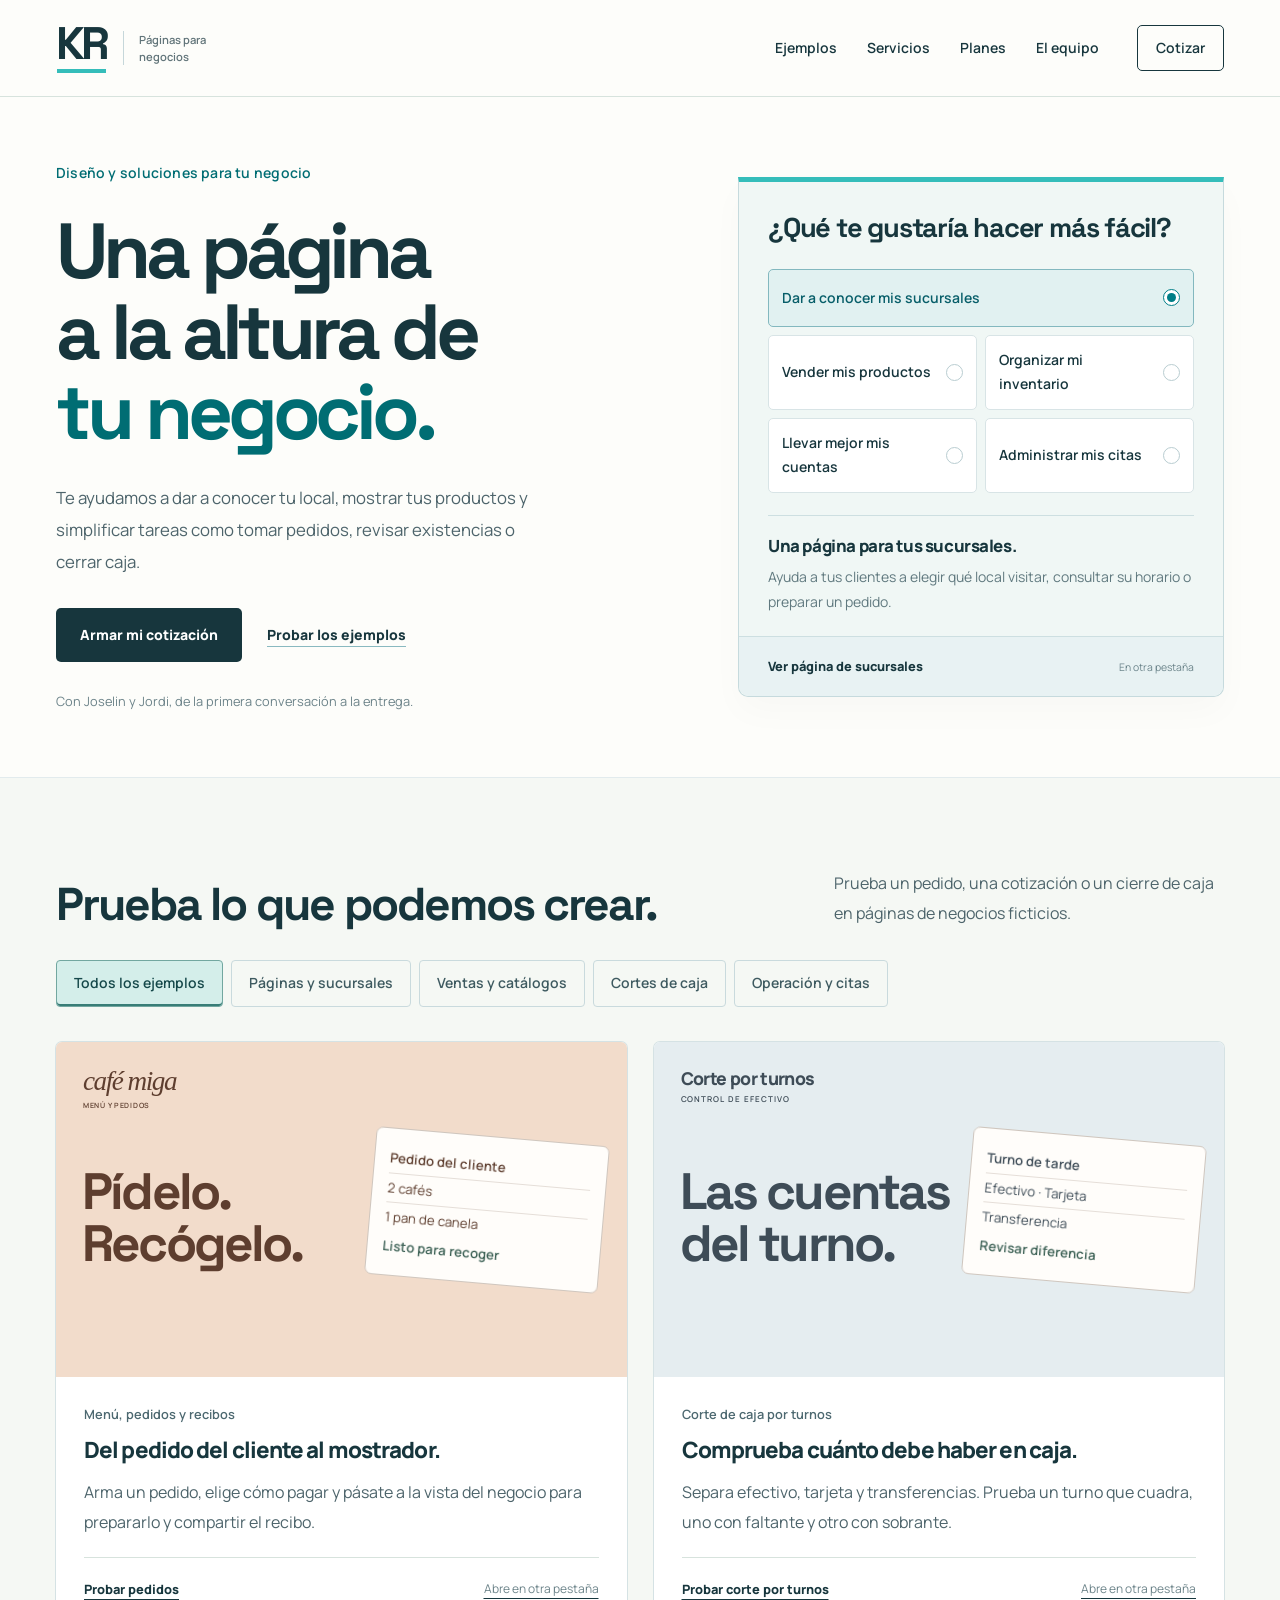
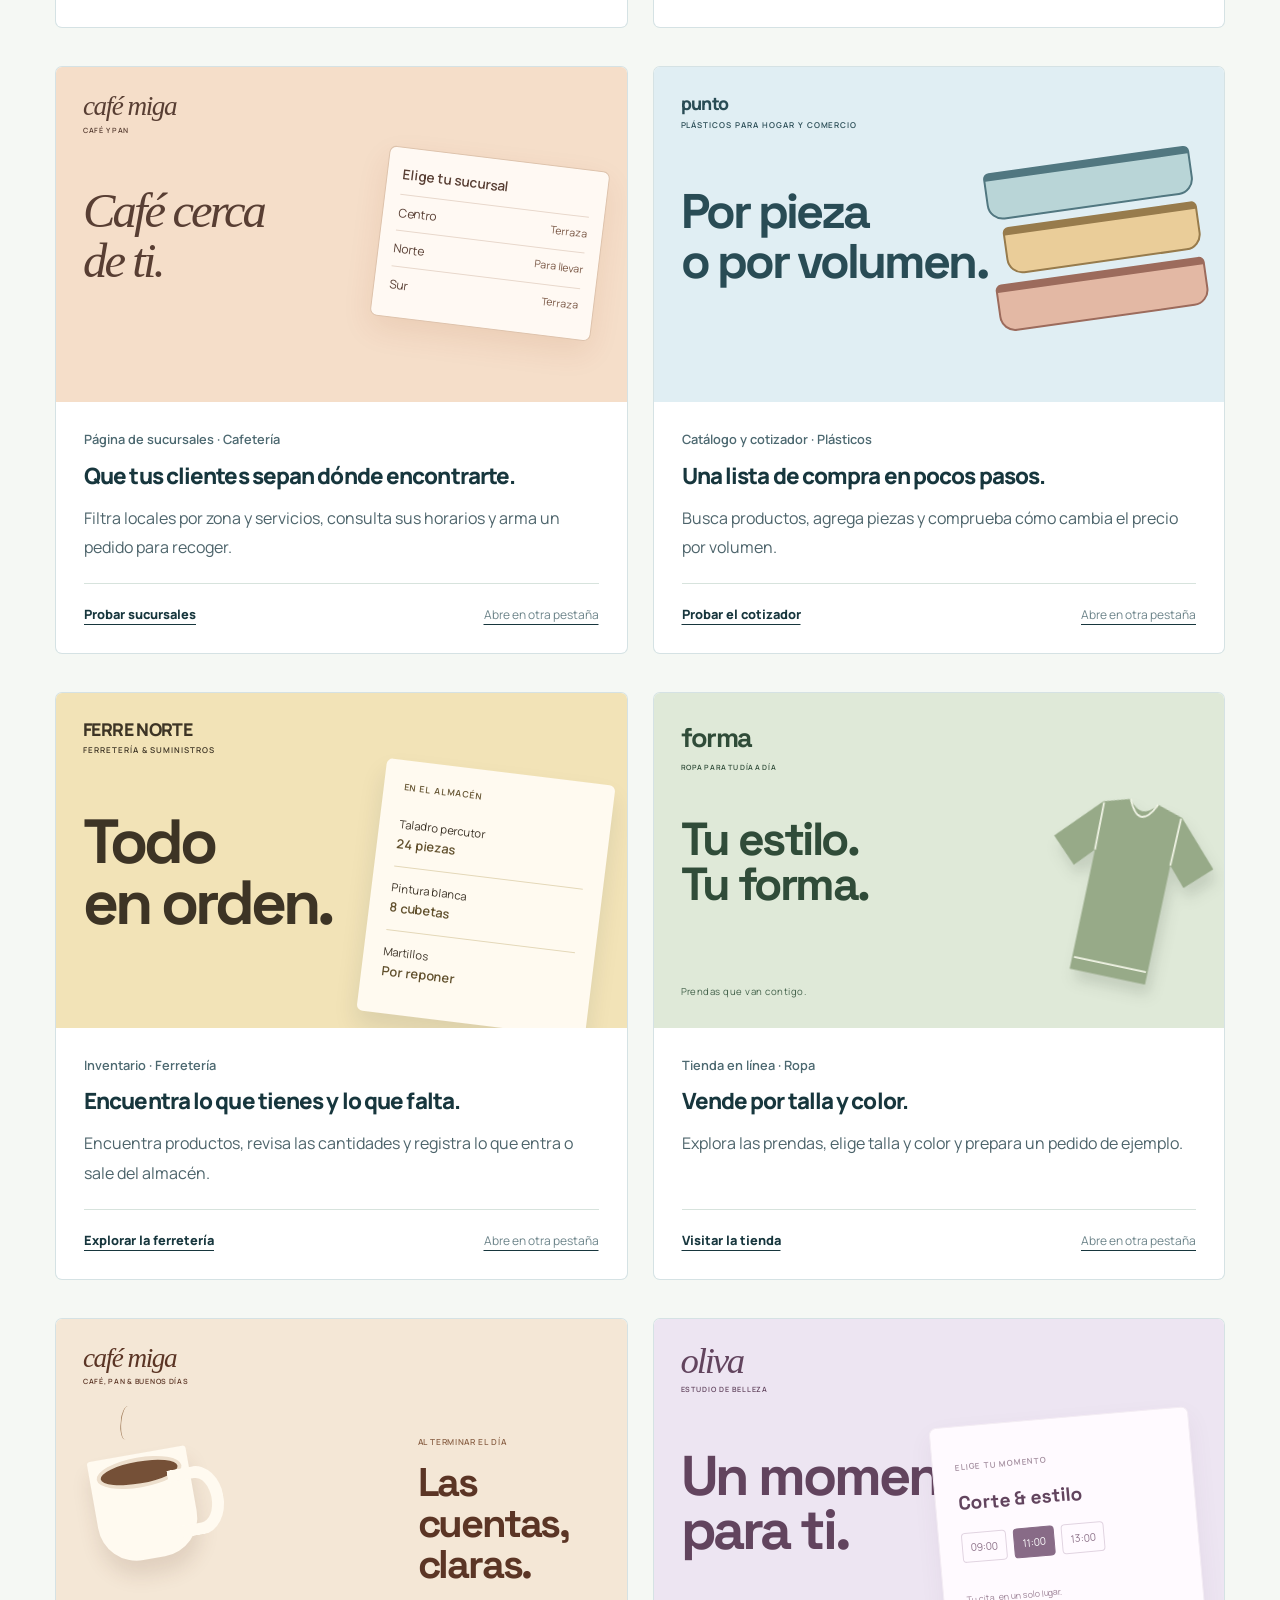
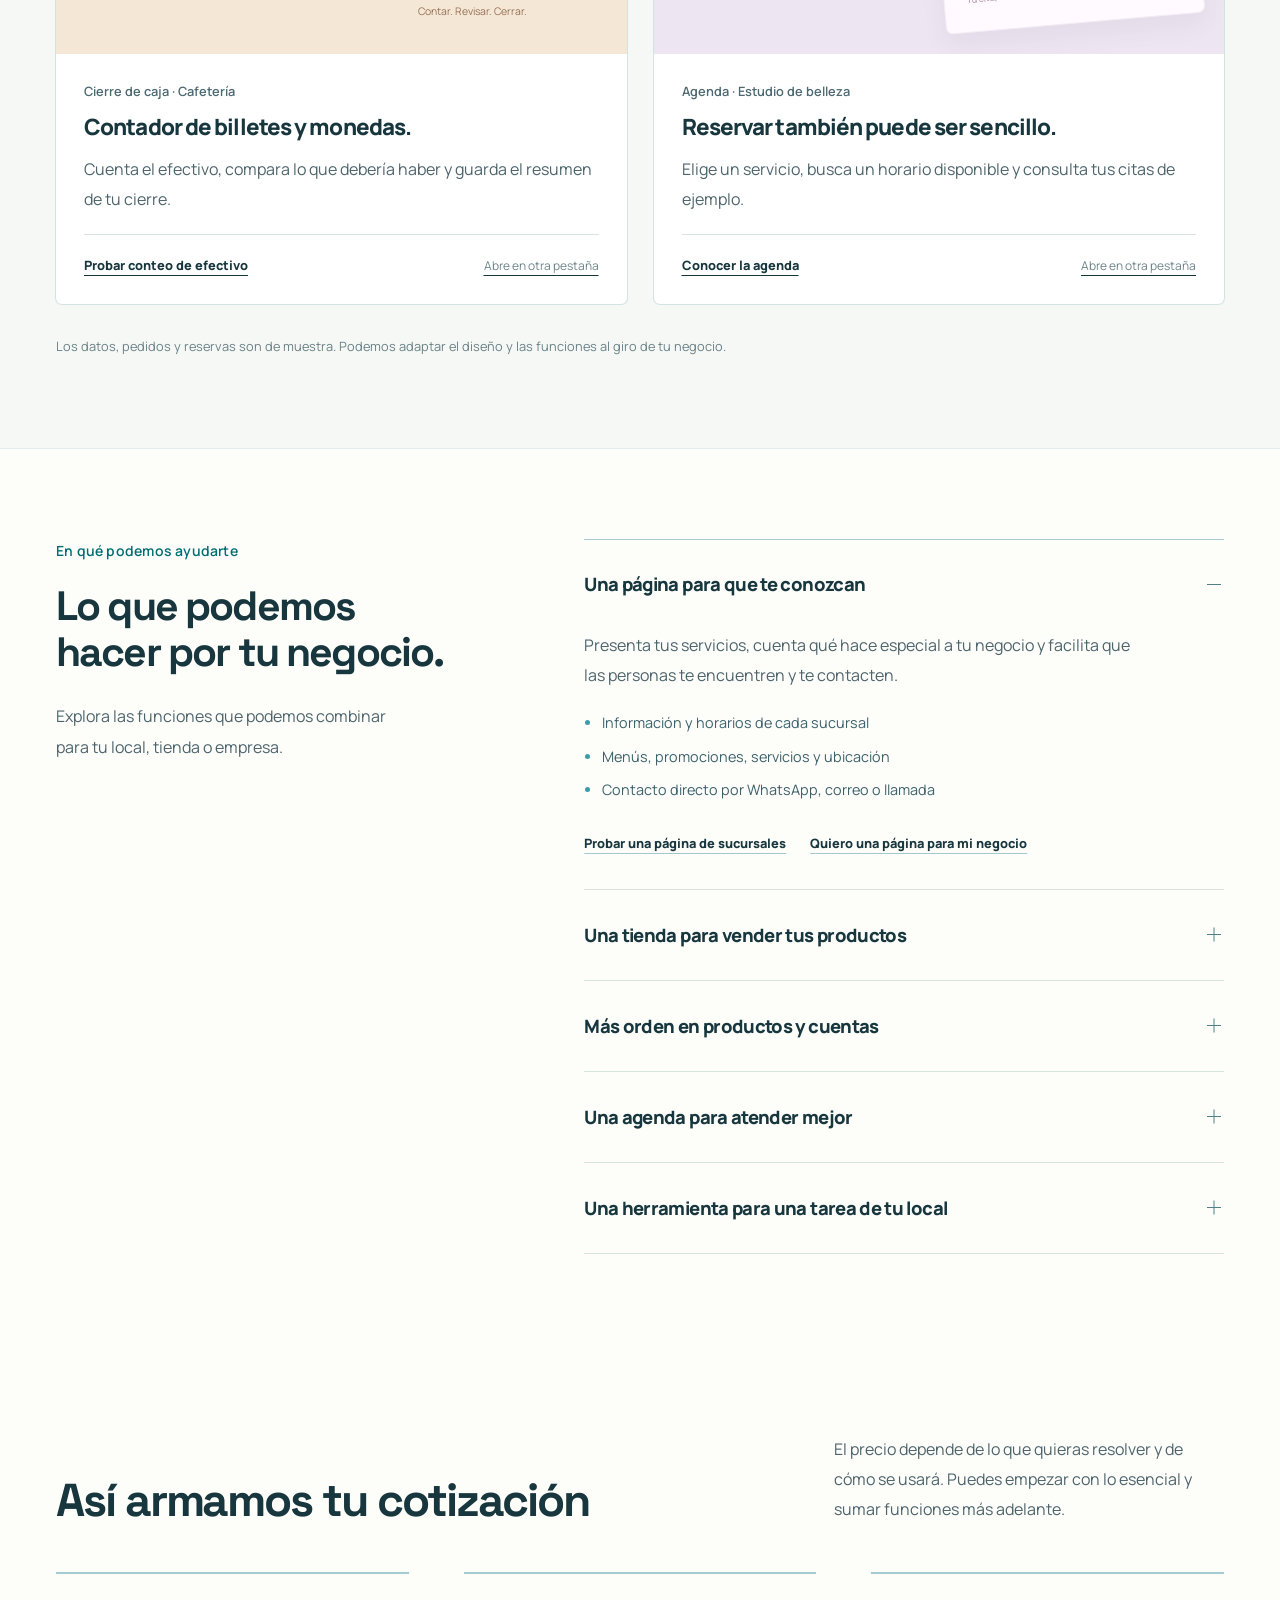
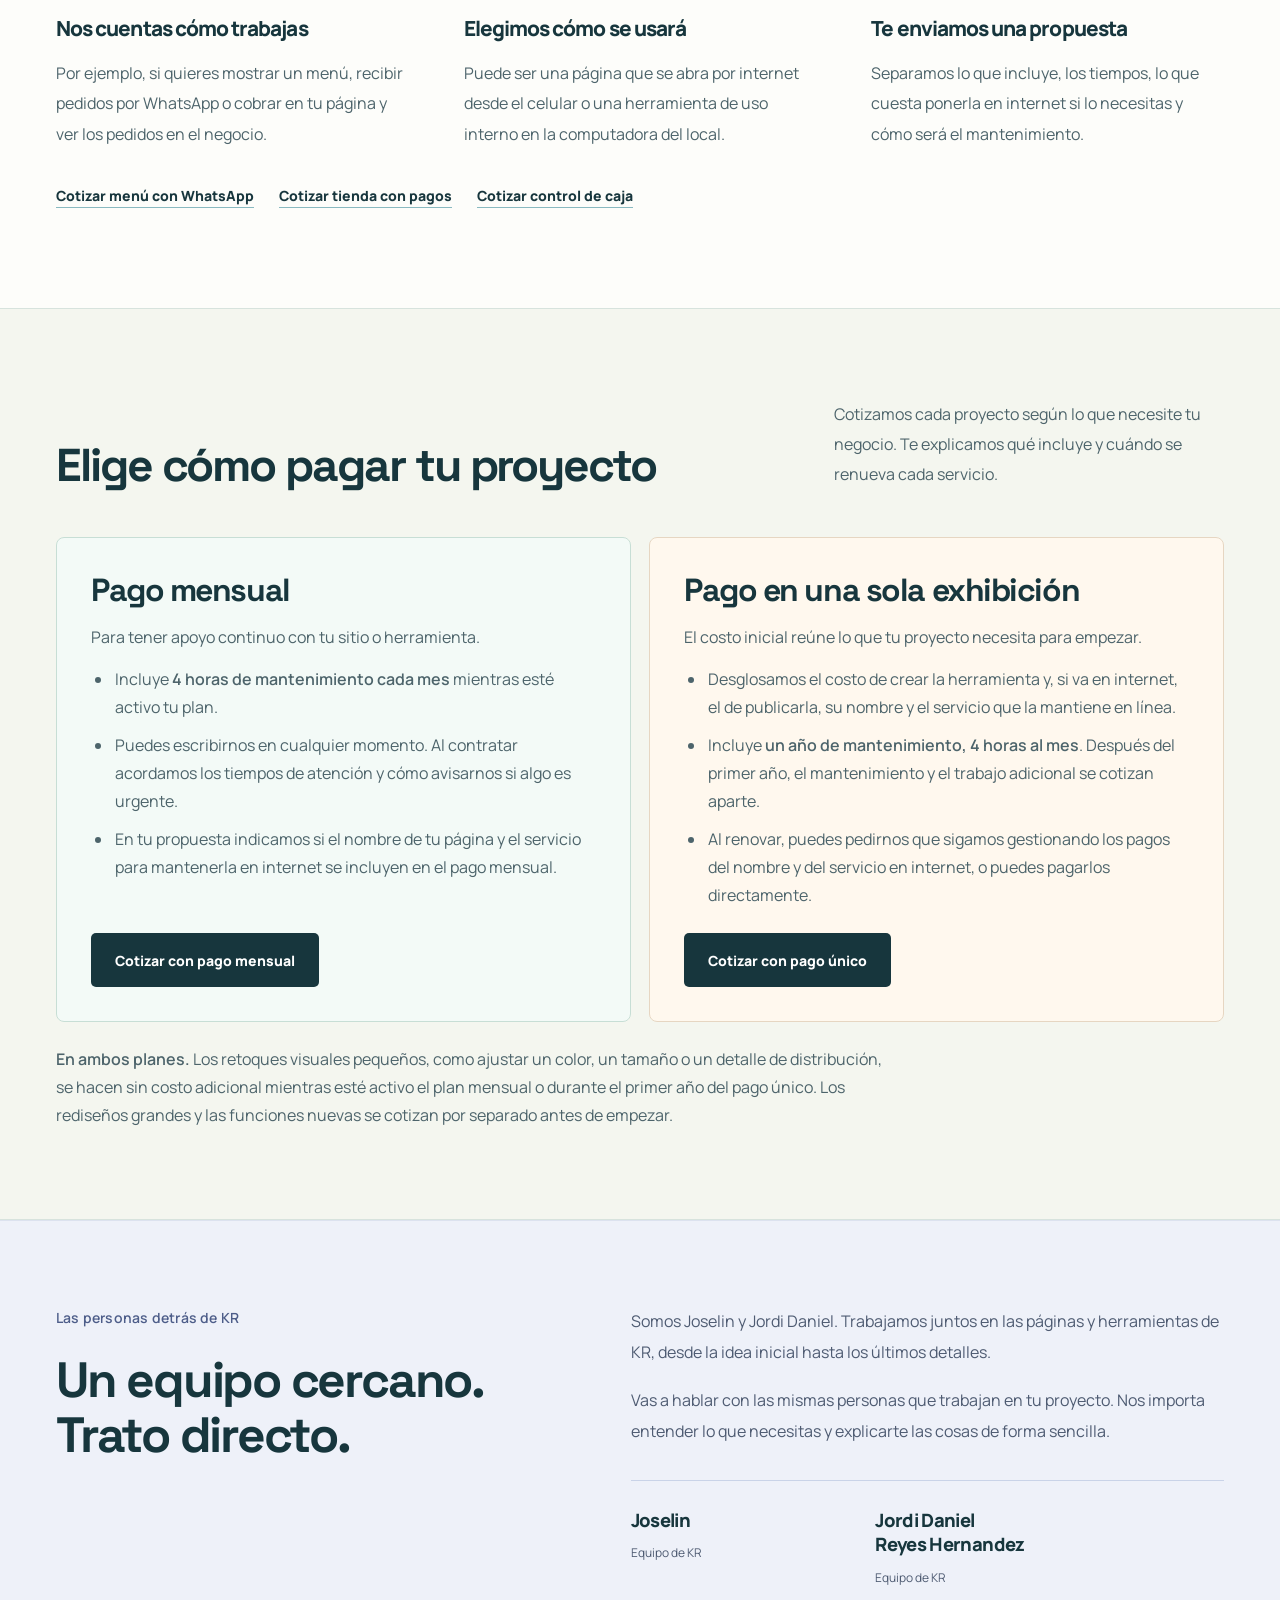
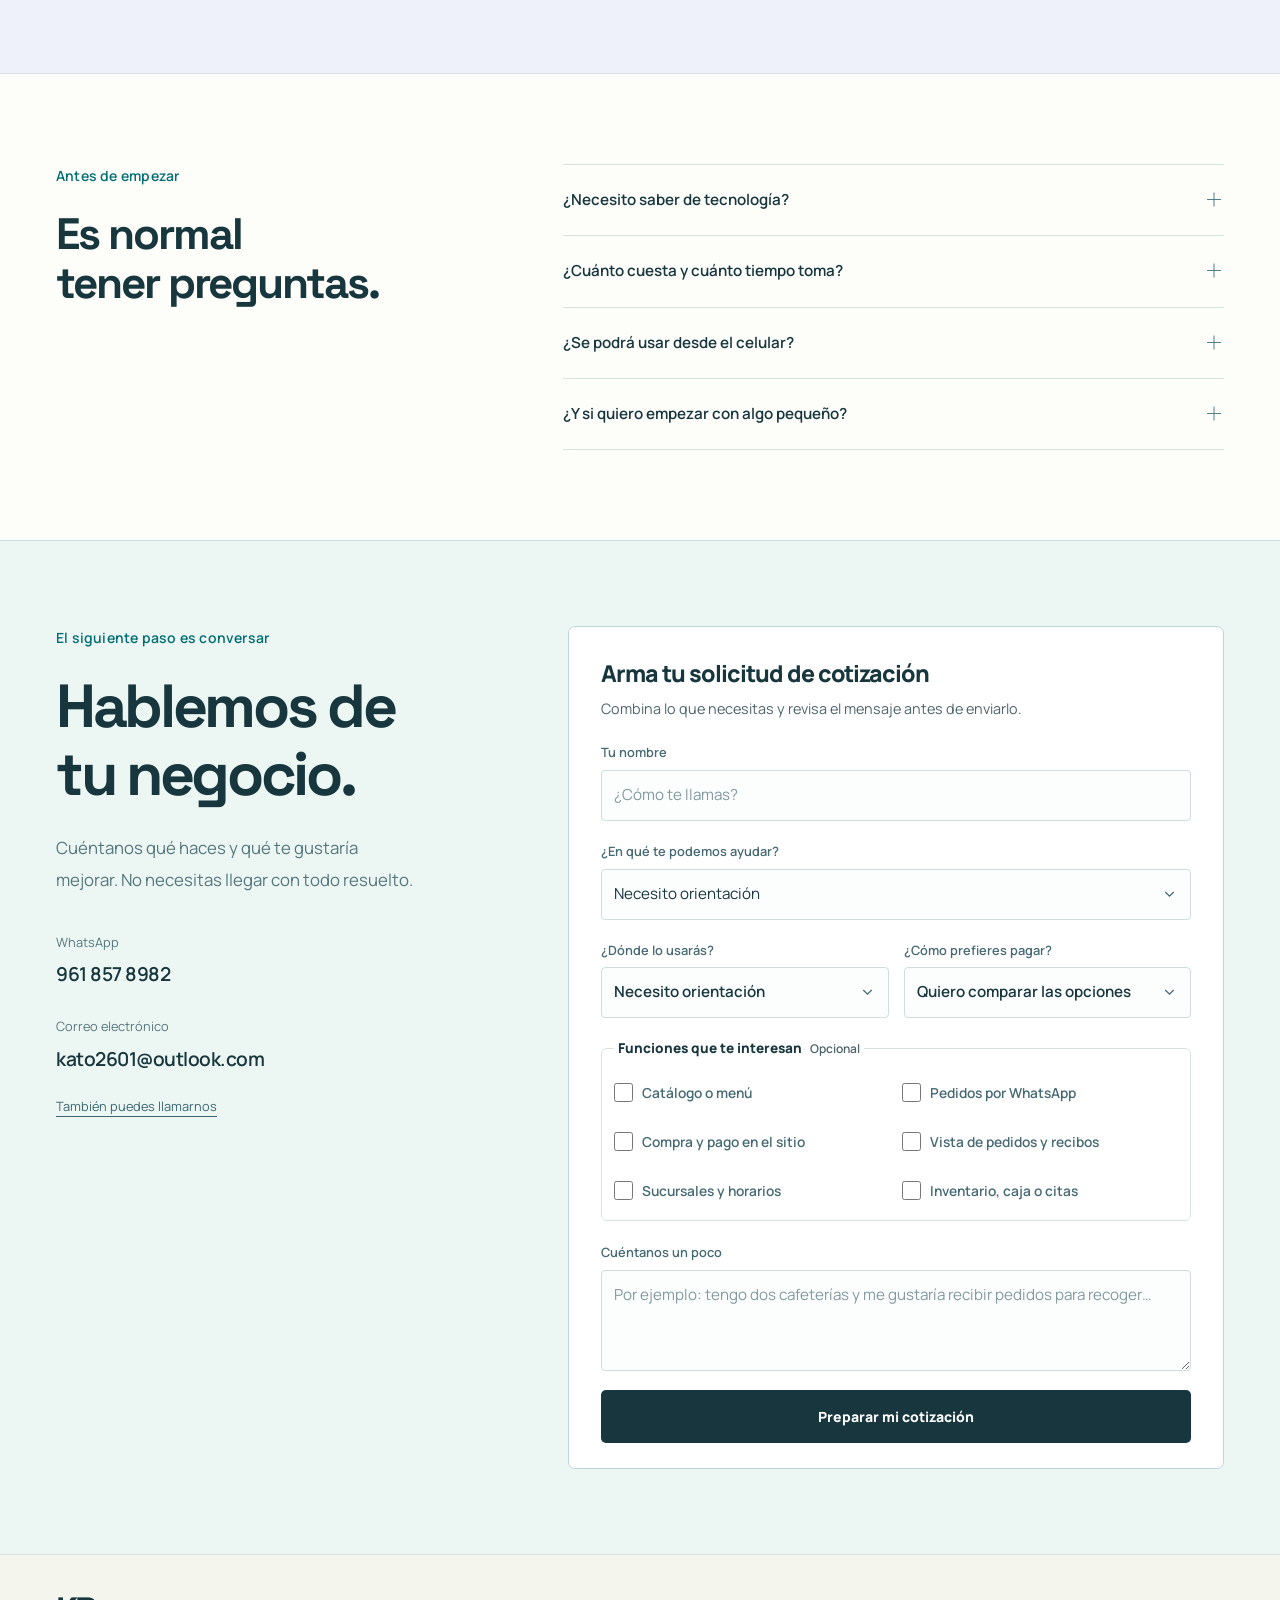
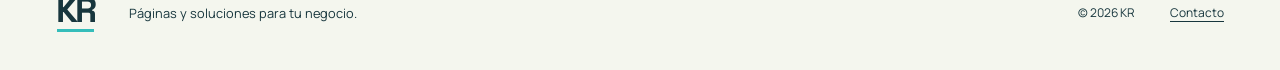
==== commit 37b9df5a: "Añadir pedidos, cortes de caja y cotización por plan" ====
--- a/index.html
+++ b/index.html
@@ -12,8 +12,9 @@
   <link rel="icon" type="image/svg+xml" href="assets/favicon.svg">
   <link rel="preload" href="assets/manrope-regular.ttf" as="font" type="font/ttf" crossorigin>
   <link rel="preload" href="assets/space-grotesk-bold.ttf" as="font" type="font/ttf" crossorigin>
-  <link rel="stylesheet" href="kr-estudio.css?v=6">
-  <script defer src="kr-estudio.js?v=6"></script>
+  <link rel="stylesheet" href="kr-estudio.css?v=7">
+  <link rel="stylesheet" href="kr-planes.css?v=1">
+  <script defer src="kr-estudio.js?v=7"></script>
 </head>
 <body>
   <a class="skip" href="#contenido">Ir al contenido</a>
@@ -21,7 +22,7 @@
     <div class="container header-inner">
       <a class="logo" href="#inicio" aria-label="KR, inicio"><span class="logo-letters">KR<span class="logo-line" aria-hidden="true"></span></span><span class="logo-description">Páginas para <br>negocios</span></a>
       <nav class="navigation" id="navigation" aria-label="Navegación principal">
-        <a href="#en-accion">Ejemplos</a><a href="#soluciones">Servicios</a><a href="#como-trabajamos">Cómo trabajamos</a><a href="#sobre-mi">El equipo</a><a href="#contacto" class="nav-cta">Hablemos</a>
+        <a href="#en-accion">Ejemplos</a><a href="#soluciones">Servicios</a><a href="#planes">Planes</a><a href="#sobre-mi">El equipo</a><a href="#cotizar" class="nav-cta">Cotizar</a>
       </nav>
       <button class="menu-button" id="menu-button" aria-controls="navigation" aria-expanded="false" aria-label="Abrir menú"><span></span><span></span></button>
     </div>
@@ -32,11 +33,11 @@
         <p class="section-label">Diseño y soluciones para tu negocio</p>
         <h1 id="hero-title">Una página <br>a la altura de <br><span>tu negocio.</span></h1>
         <p class="hero-intro">Te ayudamos a dar a conocer tu local, mostrar tus productos y simplificar tareas como tomar pedidos, revisar existencias o cerrar caja.</p>
-        <div class="hero-actions"><a href="#contacto" class="button primary">Cuéntanos qué necesitas</a><a href="#en-accion" class="quiet-link">Probar los ejemplos</a></div>
+        <div class="hero-actions"><a href="#cotizar" class="button primary">Armar mi cotización</a><a href="#en-accion" class="quiet-link">Probar los ejemplos</a></div>
         <p class="hero-personal">Con Joselin y Jordi, de la primera conversación a la entrega.</p>
       </div>
       <div class="starting-point">
-        <div class="starting-heading"><span class="panel-caption">EMPECEMOS POR LO IMPORTANTE</span><h2>¿Qué te gustaría <br>hacer más fácil?</h2></div>
+        <div class="starting-heading"><h2>¿Qué te gustaría <br>hacer más fácil?</h2></div>
         <fieldset class="goal-options"><legend class="visually-hidden">Elige qué necesitas para tu negocio</legend>
           <label class="goal-option"><input type="radio" name="business-goal" value="branches" checked><span>Dar a conocer mis sucursales</span><span class="choice-mark" aria-hidden="true"></span></label>
           <label class="goal-option"><input type="radio" name="business-goal" value="store"><span>Vender mis productos</span><span class="choice-mark" aria-hidden="true"></span></label>
@@ -44,16 +45,23 @@
           <label class="goal-option"><input type="radio" name="business-goal" value="cash"><span>Llevar mejor mis cuentas</span><span class="choice-mark" aria-hidden="true"></span></label>
           <label class="goal-option"><input type="radio" name="business-goal" value="booking"><span>Administrar mis citas</span><span class="choice-mark" aria-hidden="true"></span></label>
         </fieldset>
-        <div class="recommendation" aria-live="polite" aria-atomic="true"><span class="recommendation-caption">Una opción para ti</span><h3 id="recommendation-title">Una página para tus sucursales.</h3><p id="recommendation-copy">Ayuda a tus clientes a elegir qué local visitar, consultar su horario o preparar un pedido.</p></div>
+        <div class="recommendation" aria-live="polite" aria-atomic="true"><h3 id="recommendation-title">Una página para tus sucursales.</h3><p id="recommendation-copy">Ayuda a tus clientes a elegir qué local visitar, consultar su horario o preparar un pedido.</p></div>
         <a class="recommendation-link" id="recommendation-link" href="examples/sucursales.html" target="_blank" rel="noopener noreferrer">Ver página de sucursales <span>En otra pestaña</span></a>
       </div>
     </section>
-    <div class="benefit-band"><div class="container benefit-inner"><a href="#en-accion" data-show-examples="presencia">Muestra tu negocio y tus sucursales</a><a href="#en-accion" data-show-examples="comercio">Vende o cotiza tus productos</a><a href="#en-accion" data-show-examples="operacion">Ordena las tareas del día a día</a></div></div>
 
     <section class="examples-section section" id="en-accion" aria-labelledby="examples-title"><div class="container">
-      <div class="section-heading"><div><p class="section-label">Ejemplos interactivos</p><h2 id="examples-title">Elige qué quieres probar.</h2></div><p>Son negocios de muestra con páginas completas. Puedes cambiar una cantidad, buscar una sucursal o preparar un pedido de prueba.</p></div>
-      <div class="example-filters" role="group" aria-label="Tipos de ejemplos"><button class="filter active" data-filter="all" aria-pressed="true">Todos los ejemplos</button><button class="filter" data-filter="presencia" aria-pressed="false">Páginas y sucursales</button><button class="filter" data-filter="comercio" aria-pressed="false">Ventas y catálogos</button><button class="filter" data-filter="operacion" aria-pressed="false">Operación y citas</button></div>
+      <div class="section-heading"><div><h2 id="examples-title">Prueba lo que podemos crear.</h2></div><p>Prueba un pedido, una cotización o un cierre de caja en páginas de negocios ficticios.</p></div>
+      <div class="example-filters" role="group" aria-label="Tipos de ejemplos"><button class="filter active" data-filter="all" aria-pressed="true">Todos los ejemplos</button><button class="filter" data-filter="presencia" aria-pressed="false">Páginas y sucursales</button><button class="filter" data-filter="comercio" aria-pressed="false">Ventas y catálogos</button><button class="filter" data-filter="caja" aria-pressed="false">Cortes de caja</button><button class="filter" data-filter="operacion" aria-pressed="false">Operación y citas</button></div>
       <div class="example-grid" id="example-grid">
+        <article class="example order-example" data-category="comercio">
+          <a class="project-art order-art" href="examples/pedidos.html" target="_blank" rel="noopener noreferrer" aria-label="Abrir menú y pedidos de Café Miga"><div class="project-brand coffee-brand">café miga<span>MENÚ Y PEDIDOS</span></div><div class="flow-phrase" aria-hidden="true">Pídelo.<br>Recógelo.</div><div class="flow-ticket" aria-hidden="true"><strong>Pedido del cliente</strong><span>2 cafés</span><span>1 pan de canela</span><b>Listo para recoger</b></div></a>
+          <div class="project-content"><span class="project-type">Menú, pedidos y recibos</span><h3>Del pedido del cliente al mostrador.</h3><p>Arma un pedido, elige cómo pagar y pásate a la vista del negocio para prepararlo y compartir el recibo.</p><a class="project-open" href="examples/pedidos.html" target="_blank" rel="noopener noreferrer">Probar pedidos <span>Abre en otra pestaña</span></a></div>
+        </article>
+        <article class="example cut-example" data-category="caja operacion">
+          <a class="project-art cut-art" href="examples/cortes.html" target="_blank" rel="noopener noreferrer" aria-label="Abrir corte de caja por turnos"><div class="project-brand">Corte por turnos<span>CONTROL DE EFECTIVO</span></div><div class="flow-phrase" aria-hidden="true">Las cuentas<br>del turno.</div><div class="flow-ticket" aria-hidden="true"><strong>Turno de tarde</strong><span>Efectivo · Tarjeta</span><span>Transferencia</span><b>Revisar diferencia</b></div></a>
+          <div class="project-content"><span class="project-type">Corte de caja por turnos</span><h3>Comprueba cuánto debe haber en caja.</h3><p>Separa efectivo, tarjeta y transferencias. Prueba un turno que cuadra, uno con faltante y otro con sobrante.</p><a class="project-open" href="examples/cortes.html" target="_blank" rel="noopener noreferrer">Probar corte por turnos <span>Abre en otra pestaña</span></a></div>
+        </article>
         <article class="example branches-example" data-category="presencia">
           <a class="project-art branches-art" href="examples/sucursales.html" target="_blank" rel="noopener noreferrer" aria-label="Abrir página de sucursales de Café Miga"><div class="project-brand coffee-brand">café miga<span>CAFÉ Y PAN</span></div><div class="branches-phrase" aria-hidden="true">Café cerca<br>de ti.</div><div class="branch-ticket" aria-hidden="true"><b>Elige tu sucursal</b><span>Centro <i>Terraza</i></span><span>Norte <i>Para llevar</i></span><span>Sur <i>Terraza</i></span></div></a>
           <div class="project-content"><span class="project-type">Página de sucursales · Cafetería</span><h3>Que tus clientes sepan dónde encontrarte.</h3><p>Filtra locales por zona y servicios, consulta sus horarios y arma un pedido para recoger.</p><a class="project-open" href="examples/sucursales.html" target="_blank" rel="noopener noreferrer">Probar sucursales <span>Abre en otra pestaña</span></a></div>
@@ -65,7 +73,7 @@
 
         <article class="example hardware-example" data-category="operacion"><a class="project-art hardware-art" href="examples/ferreteria.html" target="_blank" rel="noopener noreferrer" aria-label="Abrir ejemplo completo de Ferre Norte"><div class="project-brand">FERRE NORTE<span>FERRETERÍA & SUMINISTROS</span></div><span class="sample-tag">EJEMPLO</span><div class="hardware-wordmark" aria-hidden="true">Todo <br>en orden.</div><div class="hardware-paper" aria-hidden="true"><span>EN EL ALMACÉN</span><p>Taladro percutor <b>24 piezas</b></p><p>Pintura blanca <b>8 cubetas</b></p><p>Martillos <b>Por reponer</b></p></div></a><div class="project-content"><span class="project-type">Inventario · Ferretería</span><h3>Encuentra lo que tienes y lo que falta.</h3><p>Encuentra productos, revisa las cantidades y registra lo que entra o sale del almacén.</p><a class="project-open" href="examples/ferreteria.html" target="_blank" rel="noopener noreferrer">Explorar la ferretería <span>Abre en otra pestaña</span></a></div></article>
         <article class="example fashion-example" data-category="comercio"><a class="project-art fashion-art" href="examples/moda.html" target="_blank" rel="noopener noreferrer" aria-label="Abrir ejemplo completo de Forma, tienda de ropa"><div class="project-brand fashion-brand">forma<span>ROPA PARA TU DÍA A DÍA</span></div><span class="sample-tag">EJEMPLO</span><div class="fashion-phrase" aria-hidden="true">Tu estilo. <br>Tu forma.</div><svg class="fashion-garment" viewBox="0 0 240 260" aria-hidden="true"><path d="m74 32 30-9q16 22 32 0l30 9 47 50-29 28-20-22v139H76V88l-20 22-29-28Z" fill="#c7cfb6"/><path d="M104 23q16 35 32 0M78 213h84M75 33l1 55M165 33l-1 55" fill="none" stroke="#f2f5e7" stroke-width="2"/></svg><span class="fashion-small" aria-hidden="true">Prendas que van contigo.</span></a><div class="project-content"><span class="project-type">Tienda en línea · Ropa</span><h3>Vende por talla y color.</h3><p>Explora las prendas, elige talla y color y prepara un pedido de ejemplo.</p><a class="project-open" href="examples/moda.html" target="_blank" rel="noopener noreferrer">Visitar la tienda <span>Abre en otra pestaña</span></a></div></article>
-        <article class="example coffee-example" data-category="operacion"><a class="project-art coffee-art" href="examples/caja.html" target="_blank" rel="noopener noreferrer" aria-label="Abrir ejemplo completo del cierre de caja de Café Miga"><div class="project-brand coffee-brand">café miga<span>CAFÉ, PAN & BUENOS DÍAS</span></div><span class="sample-tag">EJEMPLO</span><div class="coffee-cup" aria-hidden="true"><span></span></div><div class="coffee-card" aria-hidden="true"><span>AL TERMINAR EL DÍA</span><strong>Las cuentas, <br>claras.</strong><p>Contar. Revisar. Cerrar.</p></div></a><div class="project-content"><span class="project-type">Cierre de caja · Cafetería</span><h3>Un cierre de caja con menos dudas.</h3><p>Cuenta el efectivo, compara lo que debería haber y guarda el resumen de tu cierre.</p><a class="project-open" href="examples/caja.html" target="_blank" rel="noopener noreferrer">Probar el cierre de caja <span>Abre en otra pestaña</span></a></div></article>
+        <article class="example coffee-example" data-category="caja operacion"><a class="project-art coffee-art" href="examples/caja.html" target="_blank" rel="noopener noreferrer" aria-label="Abrir ejemplo completo del cierre de caja de Café Miga"><div class="project-brand coffee-brand">café miga<span>CAFÉ, PAN & BUENOS DÍAS</span></div><span class="sample-tag">EJEMPLO</span><div class="coffee-cup" aria-hidden="true"><span></span></div><div class="coffee-card" aria-hidden="true"><span>AL TERMINAR EL DÍA</span><strong>Las cuentas, <br>claras.</strong><p>Contar. Revisar. Cerrar.</p></div></a><div class="project-content"><span class="project-type">Cierre de caja · Cafetería</span><h3>Contador de billetes y monedas.</h3><p>Cuenta el efectivo, compara lo que debería haber y guarda el resumen de tu cierre.</p><a class="project-open" href="examples/caja.html" target="_blank" rel="noopener noreferrer">Probar conteo de efectivo <span>Abre en otra pestaña</span></a></div></article>
         <article class="example salon-example" data-category="operacion"><a class="project-art salon-art" href="examples/agenda.html" target="_blank" rel="noopener noreferrer" aria-label="Abrir ejemplo completo de Estudio Oliva, agenda de citas"><div class="project-brand salon-brand">oliva<span>ESTUDIO DE BELLEZA</span></div><span class="sample-tag">EJEMPLO</span><div class="salon-phrase" aria-hidden="true">Un momento <br>para ti.</div><div class="appointment-card" aria-hidden="true"><span>ELIGE TU MOMENTO</span><p>Corte & estilo</p><div><i>09:00</i><i class="chosen">11:00</i><i>13:00</i></div><b>Tu cita, en un solo lugar.</b></div></a><div class="project-content"><span class="project-type">Agenda · Estudio de belleza</span><h3>Reservar también puede ser sencillo.</h3><p>Elige un servicio, busca un horario disponible y consulta tus citas de ejemplo.</p><a class="project-open" href="examples/agenda.html" target="_blank" rel="noopener noreferrer">Conocer la agenda <span>Abre en otra pestaña</span></a></div></article>
       </div>
       <p class="examples-note">Los datos, pedidos y reservas son de muestra. Podemos adaptar el diseño y las funciones al giro de tu negocio.</p>
@@ -73,23 +81,49 @@
     </div></section>
 
     <section class="services container section" id="soluciones" aria-labelledby="services-title">
-      <div class="services-intro"><p class="section-label">En qué podemos ayudarte</p><h2 id="services-title">Lo que podemos <br>hacer por tu negocio.</h2><p>No todos los negocios necesitan lo mismo. Empezamos por entender el tuyo y proponemos lo que realmente te puede servir.</p><a href="#contacto" class="quiet-link" data-interest="Necesito orientación">Ayúdame a elegir</a></div>
+      <div class="services-intro"><p class="section-label">En qué podemos ayudarte</p><h2 id="services-title">Lo que podemos <br>hacer por tu negocio.</h2><p>Explora las funciones que podemos combinar para tu local, tienda o empresa.</p></div>
       <div class="service-list">
         <details class="service" open><summary><span>Una página para que te conozcan</span><span class="expand-icon" aria-hidden="true"></span></summary><div class="service-content"><p>Presenta tus servicios, cuenta qué hace especial a tu negocio y facilita que las personas te encuentren y te contacten.</p><ul><li>Información y horarios de cada sucursal</li><li>Menús, promociones, servicios y ubicación</li><li>Contacto directo por WhatsApp, correo o llamada</li></ul><div class="service-links"><a href="examples/sucursales.html" target="_blank" rel="noopener noreferrer">Probar una página de sucursales</a><a href="#contacto" data-interest="Dar a conocer mi negocio">Quiero una página para mi negocio</a></div></div></details>
-        <details class="service"><summary><span>Una tienda para vender tus productos</span><span class="expand-icon" aria-hidden="true"></span></summary><div class="service-content"><p>Ayuda a tus clientes a ver lo que vendes y elegir con tranquilidad. Podemos empezar con un catálogo o preparar una tienda con bolsa de compra.</p><ul><li>Productos ordenados por categoría</li><li>Opciones como talla, color o presentación</li><li>Pedidos por pieza o cotizaciones por volumen</li></ul><div class="service-links"><a href="examples/moda.html" target="_blank" rel="noopener noreferrer">Probar tienda de ropa</a><a href="examples/plasticos.html" target="_blank" rel="noopener noreferrer">Probar catálogo y cotizador</a></div></div></details>
-        <details class="service"><summary><span>Más orden en productos y cuentas</span><span class="expand-icon" aria-hidden="true"></span></summary><div class="service-content"><p>Consulta cuántos productos tienes, registra lo que entra o sale y revisa el efectivo al terminar el día.</p><ul><li>Existencias y productos que hacen falta</li><li>Registro de entradas y salidas</li><li>Conteo de billetes, monedas y diferencias de caja</li></ul><div class="service-links"><a href="examples/ferreteria.html" target="_blank" rel="noopener noreferrer">Ver ejemplo de inventario</a><a href="examples/caja.html" target="_blank" rel="noopener noreferrer">Ver ejemplo de cierre de caja</a></div></div></details>
+        <details class="service"><summary><span>Una tienda para vender tus productos</span><span class="expand-icon" aria-hidden="true"></span></summary><div class="service-content"><p>Ayuda a tus clientes a ver lo que vendes y elegir con tranquilidad. Podemos preparar un menú para recibir pedidos por WhatsApp o una tienda donde el cliente haga su compra y el negocio vea el pedido en su propia pantalla.</p><ul><li>Productos ordenados por categoría</li><li>Opciones como talla, color o presentación</li><li>Pago en el sitio, transferencia o pago directo al negocio</li><li>Estado de cada pedido y recibo para compartir por WhatsApp</li></ul><div class="service-links"><a href="examples/moda.html" target="_blank" rel="noopener noreferrer">Probar tienda de ropa</a><a href="examples/pedidos.html" target="_blank" rel="noopener noreferrer">Probar menú, pedidos y recibos</a><a href="examples/plasticos.html" target="_blank" rel="noopener noreferrer">Probar catálogo y cotizador</a></div></div></details>
+        <details class="service"><summary><span>Más orden en productos y cuentas</span><span class="expand-icon" aria-hidden="true"></span></summary><div class="service-content"><p>Consulta cuántos productos tienes, registra lo que entra o sale y revisa el efectivo al terminar el día.</p><ul><li>Existencias y productos que hacen falta</li><li>Registro de entradas y salidas</li><li>Conteo de billetes, monedas y diferencias de caja</li></ul><div class="service-links"><a href="examples/ferreteria.html" target="_blank" rel="noopener noreferrer">Ver ejemplo de inventario</a><a href="examples/caja.html" target="_blank" rel="noopener noreferrer">Probar contador de efectivo</a><a href="examples/cortes.html" target="_blank" rel="noopener noreferrer">Probar cortes por turnos</a></div></div></details>
         <details class="service"><summary><span>Una agenda para atender mejor</span><span class="expand-icon" aria-hidden="true"></span></summary><div class="service-content"><p>Reúne tus servicios y horarios disponibles en una sola página. Tus clientes podrán elegir una cita y tú tendrás una vista más clara de tus reservas.</p><ul><li>Servicios y horarios fáciles de consultar</li><li>Reservas organizadas en un mismo lugar</li><li>Una experiencia cómoda desde el celular</li></ul><a href="examples/agenda.html" target="_blank" rel="noopener noreferrer">Conocer un ejemplo de agenda</a></div></details>
         <details class="service"><summary><span>Una herramienta para una tarea de tu local</span><span class="expand-icon" aria-hidden="true"></span></summary><div class="service-content"><p>Si hoy repartes información entre mensajes, papel y hojas de cálculo, podemos reunir lo que usa tu equipo en una pantalla.</p><ul><li>Seguimiento de pedidos y entregas</li><li>Solicitudes y cotizaciones con los datos que necesitas</li><li>Resúmenes por sucursal o por turno</li></ul><a href="#contacto" data-interest="Otra idea para mi negocio">Platicar sobre mi idea</a></div></details>
       </div>
     </section>
 
-    <section class="process container section" id="como-trabajamos" aria-labelledby="process-title"><div class="section-heading"><div><p class="section-label">Cómo trabajamos contigo</p><h2 id="process-title">Desde la primera idea, <br>todo claro.</h2></div><p>Para empezar, sólo necesitamos conocer tu negocio. <br>Nosotros te acompañamos en lo que sigue.</p></div><ol class="process-list"><li><span class="step-label">Conversamos</span><h3>Conocemos tu negocio.</h3><p>Nos cuentas qué haces, a quién atiendes y qué te gustaría mejorar. Si aún no sabes qué necesitas, lo vemos contigo.</p></li><li><span class="step-label">Te proponemos</span><h3>Acordamos qué vamos a hacer.</h3><p>Te presentamos una propuesta con lo que incluirá tu página, cómo se verá, el tiempo de trabajo y el costo.</p></li><li><span class="step-label">Lo ponemos en marcha</span><h3>Revisamos y te explicamos.</h3><p>Probamos contigo los detalles y te mostramos cómo usar lo que construimos. También acordamos el apoyo que necesites después.</p></li></ol></section>
+    <section class="process container section" id="como-trabajamos" aria-labelledby="process-title">
+      <div class="section-heading"><div><h2 id="process-title">Así armamos tu cotización</h2></div><p>El precio depende de lo que quieras resolver y de cómo se usará. Puedes empezar con lo esencial y sumar funciones más adelante.</p></div>
+      <ol class="process-list"><li><h3>Nos cuentas cómo trabajas</h3><p>Por ejemplo, si quieres mostrar un menú, recibir pedidos por WhatsApp o cobrar en tu página y ver los pedidos en el negocio.</p></li><li><h3>Elegimos cómo se usará</h3><p>Puede ser una página que se abra por internet desde el celular o una herramienta de uso interno en la computadora del local.</p></li><li><h3>Te enviamos una propuesta</h3><p>Separamos lo que incluye, los tiempos, lo que cuesta ponerla en internet si lo necesitas y cómo será el mantenimiento.</p></li></ol>
+      <div class="quote-paths"><a href="#cotizar" class="quiet-link" data-interest="Recibir pedidos de un menú por WhatsApp">Cotizar menú con WhatsApp</a><a href="#cotizar" class="quiet-link" data-interest="Vender y cobrar en mi página">Cotizar tienda con pagos</a><a href="#cotizar" class="quiet-link" data-interest="Llevar mejor mis cuentas">Cotizar control de caja</a></div>
+    </section>
+
+    <section class="plans-section section" id="planes" aria-labelledby="plans-title"><div class="container">
+      <div class="section-heading"><div><h2 id="plans-title">Elige cómo pagar tu proyecto</h2></div><p>Cotizamos cada proyecto según lo que necesite tu negocio. Te explicamos qué incluye y cuándo se renueva cada servicio.</p></div>
+      <div class="plan-grid">
+        <article class="plan plan-monthly"><h3>Pago mensual</h3><p>Para tener apoyo continuo con tu sitio o herramienta.</p><ul><li>Incluye <strong>4 horas de mantenimiento cada mes</strong> mientras esté activo tu plan.</li><li>Puedes escribirnos en cualquier momento. Al contratar acordamos los tiempos de atención y cómo avisarnos si algo es urgente.</li><li>En tu propuesta indicamos si el nombre de tu página y el servicio para mantenerla en internet se incluyen en el pago mensual.</li></ul><a class="button primary" href="#cotizar" data-plan="monthly">Cotizar con pago mensual</a></article>
+        <article class="plan plan-once"><h3>Pago en una sola exhibición</h3><p>El costo inicial reúne lo que tu proyecto necesita para empezar.</p><ul><li>Desglosamos el costo de crear la herramienta y, si va en internet, el de publicarla, su nombre y el servicio que la mantiene en línea.</li><li>Incluye <strong>un año de mantenimiento, 4 horas al mes</strong>. Después del primer año, el mantenimiento y el trabajo adicional se cotizan aparte.</li><li>Al renovar, puedes pedirnos que sigamos gestionando los pagos del nombre y del servicio en internet, o puedes pagarlos directamente.</li></ul><a class="button primary" href="#cotizar" data-plan="once">Cotizar con pago único</a></article>
+      </div>
+      <p class="plan-note"><strong>En ambos planes.</strong> Los retoques visuales pequeños, como ajustar un color, un tamaño o un detalle de distribución, se hacen sin costo adicional mientras esté activo el plan mensual o durante el primer año del pago único. Los rediseños grandes y las funciones nuevas se cotizan por separado antes de empezar.</p>
+    </div></section>
 
     <section class="team-section" id="sobre-mi" aria-labelledby="team-title"><div class="container team-layout"><div><p class="section-label">Las personas detrás de KR</p><h2 id="team-title">Un equipo cercano. <br>Trato directo.</h2></div><div class="team-copy"><p>Somos Joselin y Jordi Daniel. Trabajamos juntos en las páginas y herramientas de KR, desde la idea inicial hasta los últimos detalles.</p><p>Vas a hablar con las mismas personas que trabajan en tu proyecto. Nos importa entender lo que necesitas y explicarte las cosas de forma sencilla.</p><div class="team-names"><div><h3>Joselin</h3><span>Equipo de KR</span></div><div><h3>Jordi Daniel <br>Reyes Hernandez</h3><span>Equipo de KR</span></div></div></div></div></section>
 
-    <section class="faq container section" aria-labelledby="faq-title"><div><p class="section-label">Antes de empezar</p><h2 id="faq-title">Es normal <br>tener preguntas.</h2></div><div class="faq-list"><details><summary>¿Necesito saber de tecnología?<span class="expand-icon" aria-hidden="true"></span></summary><p>No. Puedes contarnos cómo trabajas hoy y qué quieres mejorar. Te explicaremos las opciones con palabras claras para que decidas con tranquilidad.</p></details><details><summary>¿Cuánto cuesta y cuánto tiempo toma?<span class="expand-icon" aria-hidden="true"></span></summary><p>Depende de lo que necesite tu negocio. Primero conversamos y después te damos una propuesta con lo que incluye, el costo y los tiempos. Así sabrás qué estás contratando antes de empezar.</p></details><details><summary>¿Se podrá usar desde el celular?<span class="expand-icon" aria-hidden="true"></span></summary><p>Sí. Cuidamos que la página se adapte a celulares, tabletas y computadoras, y que sus botones, textos y formularios sean cómodos de usar.</p></details><details><summary>¿Y si quiero empezar con algo pequeño?<span class="expand-icon" aria-hidden="true"></span></summary><p>Podemos comenzar por lo que te resulte más útil y planear otras mejoras para después. La propuesta se ajusta a tus prioridades y a lo que buscas resolver.</p></details></div></section>
+    <section class="faq container section" aria-labelledby="faq-title"><div><p class="section-label">Antes de empezar</p><h2 id="faq-title">Es normal <br>tener preguntas.</h2></div><div class="faq-list"><details><summary>¿Necesito saber de tecnología?<span class="expand-icon" aria-hidden="true"></span></summary><p>No. Puedes contarnos cómo trabajas hoy y qué quieres mejorar. Te explicaremos las opciones con palabras claras para que decidas con tranquilidad.</p></details><details><summary>¿Cuánto cuesta y cuánto tiempo toma?<span class="expand-icon" aria-hidden="true"></span></summary><p>Depende de lo que necesite tu negocio. Primero conversamos y después te damos una propuesta con lo que incluye, el costo y los tiempos. Así sabrás qué estás contratando antes de empezar.</p></details><details><summary>¿Se podrá usar desde el celular?<span class="expand-icon" aria-hidden="true"></span></summary><p>Depende de cómo quieras usarla. Si la publicamos en internet, cuidamos que se vea y funcione bien en celulares, tabletas y computadoras. Si la hacemos para trabajar sólo desde una computadora del negocio, se usa en ese equipo. Si después quieres consultarla desde el celular o desde otra sucursal, podemos incluirlo en la propuesta.</p></details><details><summary>¿Y si quiero empezar con algo pequeño?<span class="expand-icon" aria-hidden="true"></span></summary><p>Podemos comenzar por lo que te resulte más útil y planear otras mejoras para después. La propuesta se ajusta a tus prioridades y a lo que buscas resolver.</p></details></div></section>
 
-    <section class="contact-section" id="contacto" aria-labelledby="contact-title"><div class="container contact-layout"><div class="contact-copy"><p class="section-label">El siguiente paso es conversar</p><h2 id="contact-title">Hablemos de <br>tu negocio.</h2><p>Cuéntanos qué haces y qué te gustaría mejorar. No necesitas llegar con todo resuelto.</p><div class="contact-direct"><a href="https://wa.me/529618578982" target="_blank" rel="noopener noreferrer"><span>WhatsApp</span><strong>961 857 8982</strong></a><a href="mailto:kato2601@outlook.com"><span>Correo electrónico</span><strong>kato2601@outlook.com</strong></a><a class="call-link" href="tel:+529618578982">También puedes llamarnos</a></div></div><form class="contact-form" id="contact-form"><h3>Empecemos por tu idea.</h3><p>Este mensaje llegará al equipo de KR por WhatsApp.</p><label for="contact-name">Tu nombre</label><input id="contact-name" name="name" autocomplete="name" maxlength="80" placeholder="¿Cómo te llamas?" required><label for="contact-service">¿En qué te podemos ayudar?</label><select id="contact-service" name="service"><option>Necesito orientación</option><option>Dar a conocer mi negocio</option><option>Dar a conocer mis sucursales</option><option>Ofrecer un catálogo con cotizaciones</option><option>Vender mis productos</option><option>Organizar mi inventario</option><option>Llevar mejor mis cuentas</option><option>Administrar mis citas</option><option>Otra idea para mi negocio</option></select><label for="contact-message">Cuéntanos un poco</label><textarea id="contact-message" name="message" rows="3" maxlength="1500" placeholder="Por ejemplo: tengo una tienda de ropa y me gustaría mostrar mis productos…" required></textarea><button class="button primary" type="submit">Continuar por WhatsApp</button><p class="form-note">Podrás revisar el mensaje antes de enviarlo.</p><p id="contact-feedback" class="contact-feedback" role="status"></p></form></div></section>
+    <section class="contact-section" id="contacto" aria-labelledby="contact-title"><div class="container contact-layout"><div class="contact-copy"><p class="section-label">El siguiente paso es conversar</p><h2 id="contact-title">Hablemos de <br>tu negocio.</h2><p>Cuéntanos qué haces y qué te gustaría mejorar. No necesitas llegar con todo resuelto.</p><div class="contact-direct"><a href="https://wa.me/529618578982" target="_blank" rel="noopener noreferrer"><span>WhatsApp</span><strong>961 857 8982</strong></a><a href="mailto:kato2601@outlook.com"><span>Correo electrónico</span><strong>kato2601@outlook.com</strong></a><a class="call-link" href="tel:+529618578982">También puedes llamarnos</a></div></div><form class="contact-form" id="contact-form"><div id="cotizar"><h3>Arma tu solicitud de cotización</h3><p>Combina lo que necesitas y revisa el mensaje antes de enviarlo.</p></div><label for="contact-name">Tu nombre</label><input id="contact-name" name="name" autocomplete="name" maxlength="80" placeholder="¿Cómo te llamas?" required><label for="contact-service">¿En qué te podemos ayudar?</label><select id="contact-service" name="service"><option>Necesito orientación</option><option>Dar a conocer mi negocio</option><option>Dar a conocer mis sucursales</option><option>Ofrecer un catálogo con cotizaciones</option><option>Vender mis productos</option><option>Recibir pedidos de un menú por WhatsApp</option><option>Vender y cobrar en mi página</option><option>Organizar mi inventario</option><option>Llevar mejor mis cuentas</option><option>Administrar mis citas</option><option>Otra idea para mi negocio</option></select>
+      <div class="quote-form-row">
+        <label for="contact-use">¿Dónde lo usarás?<select id="contact-use" name="use"><option>Necesito orientación</option><option>En internet, desde el celular o la computadora</option><option>Sólo en la computadora de mi negocio</option><option>En varios locales o sucursales</option></select></label>
+        <label for="contact-plan">¿Cómo prefieres pagar?<select id="contact-plan" name="plan"><option value="">Quiero comparar las opciones</option><option value="monthly">Pago mensual</option><option value="once">Pago en una sola exhibición</option></select></label>
+      </div>
+      <fieldset class="quote-features"><legend>Funciones que te interesan <span>Opcional</span></legend>
+        <label><input type="checkbox" name="feature" value="Catálogo o menú">Catálogo o menú</label>
+        <label><input type="checkbox" name="feature" value="Pedidos por WhatsApp">Pedidos por WhatsApp</label>
+        <label><input type="checkbox" name="feature" value="Compra y pago en el sitio">Compra y pago en el sitio</label>
+        <label><input type="checkbox" name="feature" value="Vista de pedidos y recibos">Vista de pedidos y recibos</label>
+        <label><input type="checkbox" name="feature" value="Sucursales y horarios">Sucursales y horarios</label>
+        <label><input type="checkbox" name="feature" value="Inventario, caja o citas">Inventario, caja o citas</label>
+      </fieldset>
+      <label for="contact-message">Cuéntanos un poco</label><textarea id="contact-message" name="message" rows="3" maxlength="1500" placeholder="Por ejemplo: tengo dos cafeterías y me gustaría recibir pedidos para recoger…" required></textarea><button class="button primary" type="submit">Preparar mi cotización</button><div class="quote-preview" id="quote-preview" hidden><h4>Tu mensaje para KR</h4><pre id="quote-text"></pre><a class="button primary" id="quote-whatsapp" target="_blank" rel="noopener noreferrer">Abrir WhatsApp con mi mensaje</a></div><p id="contact-feedback" class="contact-feedback" role="status"></p></form></div></section>
   </main>
   <footer class="site-footer"><div class="container footer-inner"><a class="logo footer-logo" href="#inicio" aria-label="KR, volver al inicio"><span class="logo-letters">KR<span class="logo-line" aria-hidden="true"></span></span></a><p>Páginas y soluciones para tu negocio.</p><span>© <span id="year">2026</span> KR</span><a href="#contacto">Contacto</a></div></footer>
   <noscript><p class="noscript">Si necesitas ayuda para explorar la página, puedes escribirnos directamente a <a href="mailto:kato2601@outlook.com">kato2601@outlook.com</a>.</p></noscript>
--- a/kr-planes.css
+++ b/kr-planes.css
@@ -0,0 +1,55 @@
+.starting-heading h2 { margin-top:0; }
+.hero { padding-block:clamp(38px,5vw,68px); }
+.section { padding-block:clamp(50px,7vw,98px); }
+.filter { touch-action:manipulation; }
+.order-art { color:#5e3e2f; background:#f2dccb; }
+.cut-art { color:#3e4c57; background:#e5edf0; }
+.flow-phrase { position:absolute; z-index:2; top:37%; left:26px; font:700 clamp(1.85rem,4vw,3.45rem)/1.03 Space; letter-spacing:-.055em; }
+.flow-ticket { position:absolute; right:23px; top:28%; width:41%; background:#fffdfa; padding:15px; border:1px solid #cfc6be; border-radius:7px; transform:rotate(5deg); transition:transform .25s; }
+.project-art:hover .flow-ticket { transform:translateY(-3px) rotate(2deg); }
+.flow-ticket strong,.flow-ticket span,.flow-ticket b { display:block; font-size:.83rem; line-height:1.4; padding:5px 0; }
+.flow-ticket span { border-top:1px solid #e5ded8; }
+.flow-ticket b { color:#395e52; }
+.quote-paths { display:flex; flex-wrap:wrap; gap:0 25px; margin-top:25px; }
+.plans-section { background:#f4f6ef; border-block:1px solid var(--line); }
+.plan-grid { display:grid; grid-template-columns:repeat(2,minmax(0,1fr)); gap:18px; }
+.plan { padding:clamp(20px,3vw,34px); display:flex; flex-direction:column; gap:14px; border-radius:8px; border:1px solid #c7ded5; background:#f3faf7; }
+.plan-once { border-color:#e6d6c2; background:#fff8ee; }
+.plan h3 { font:700 clamp(1.4rem,3vw,2rem)/1.17 Space; }
+.plan p,.plan li,.plan-note { color:var(--muted); }
+.plan ul { margin:0; padding-left:22px; }
+.plan li { margin:0 0 10px; padding-left:2px; }
+.plan .button { margin-top:auto; align-self:flex-start; }
+.plan-note { max-width:84ch; margin-top:23px; }
+.contact-layout { grid-template-columns:minmax(0,.8fr) minmax(0,1.24fr); gap:clamp(30px,7vw,100px); align-items:start; }
+#cotizar h3 { margin-bottom:8px; }
+#cotizar p { color:var(--muted); margin-bottom:20px; font-size:.9rem; }
+.quote-form-row { display:grid; grid-template-columns:1fr 1fr; gap:15px; }
+.quote-form-row label { min-width:0; margin:0; }
+.quote-form-row select { display:block; margin-top:6px; text-overflow:ellipsis; }
+.quote-features { display:grid; grid-template-columns:1fr 1fr; gap:5px 12px; margin:0 0 20px; min-width:0; padding:10px 12px 7px; border:1px solid var(--line); border-radius:6px; }
+.quote-features legend { padding-inline:4px; font-weight:800; font-size:.85rem; }
+.quote-features legend span { font-size:.75rem; color:var(--muted); font-weight:600; margin-left:5px; }
+.quote-features label { display:flex; align-items:center; gap:9px; min-height:44px; margin:0; font-size:.86rem; }
+.quote-features input[type=checkbox] { width:19px; height:19px; min-height:0; flex:0 0 19px; margin:0; accent-color:var(--teal); padding:0; }
+.quote-preview { margin-top:17px; background:#edf6f3; padding:16px; border-radius:6px; }
+.quote-preview h4 { margin:0; }
+.quote-preview pre { white-space:pre-wrap; overflow-wrap:anywhere; font:inherit; font-size:.9rem; }
+.scroll-enter { animation:kr-scroll-in .58s cubic-bezier(.22,.65,.3,1) both; }
+.scroll-enter:focus-within { animation:none; }
+@keyframes kr-scroll-in { from { opacity:.35; transform:translateY(15px); } to { opacity:1; transform:none; } }
+@media(max-width:740px) {
+  .plan-grid,.contact-layout,.quote-form-row { grid-template-columns:1fr; }
+  .quote-form-row { gap:0; }
+  .menu-button,.filter,.project-open { min-height:44px; }
+  .plan .button { width:100%; }
+  .flow-phrase { left:19px; }
+  .flow-ticket { right:15px; padding:10px; }
+}
+@media(max-width:380px) {
+  .quote-features { grid-template-columns:1fr; }
+  .flow-ticket strong,.flow-ticket span,.flow-ticket b { font-size:.68rem; }
+}
+@media(prefers-reduced-motion:reduce) {
+  .scroll-enter { animation:none; }
+}
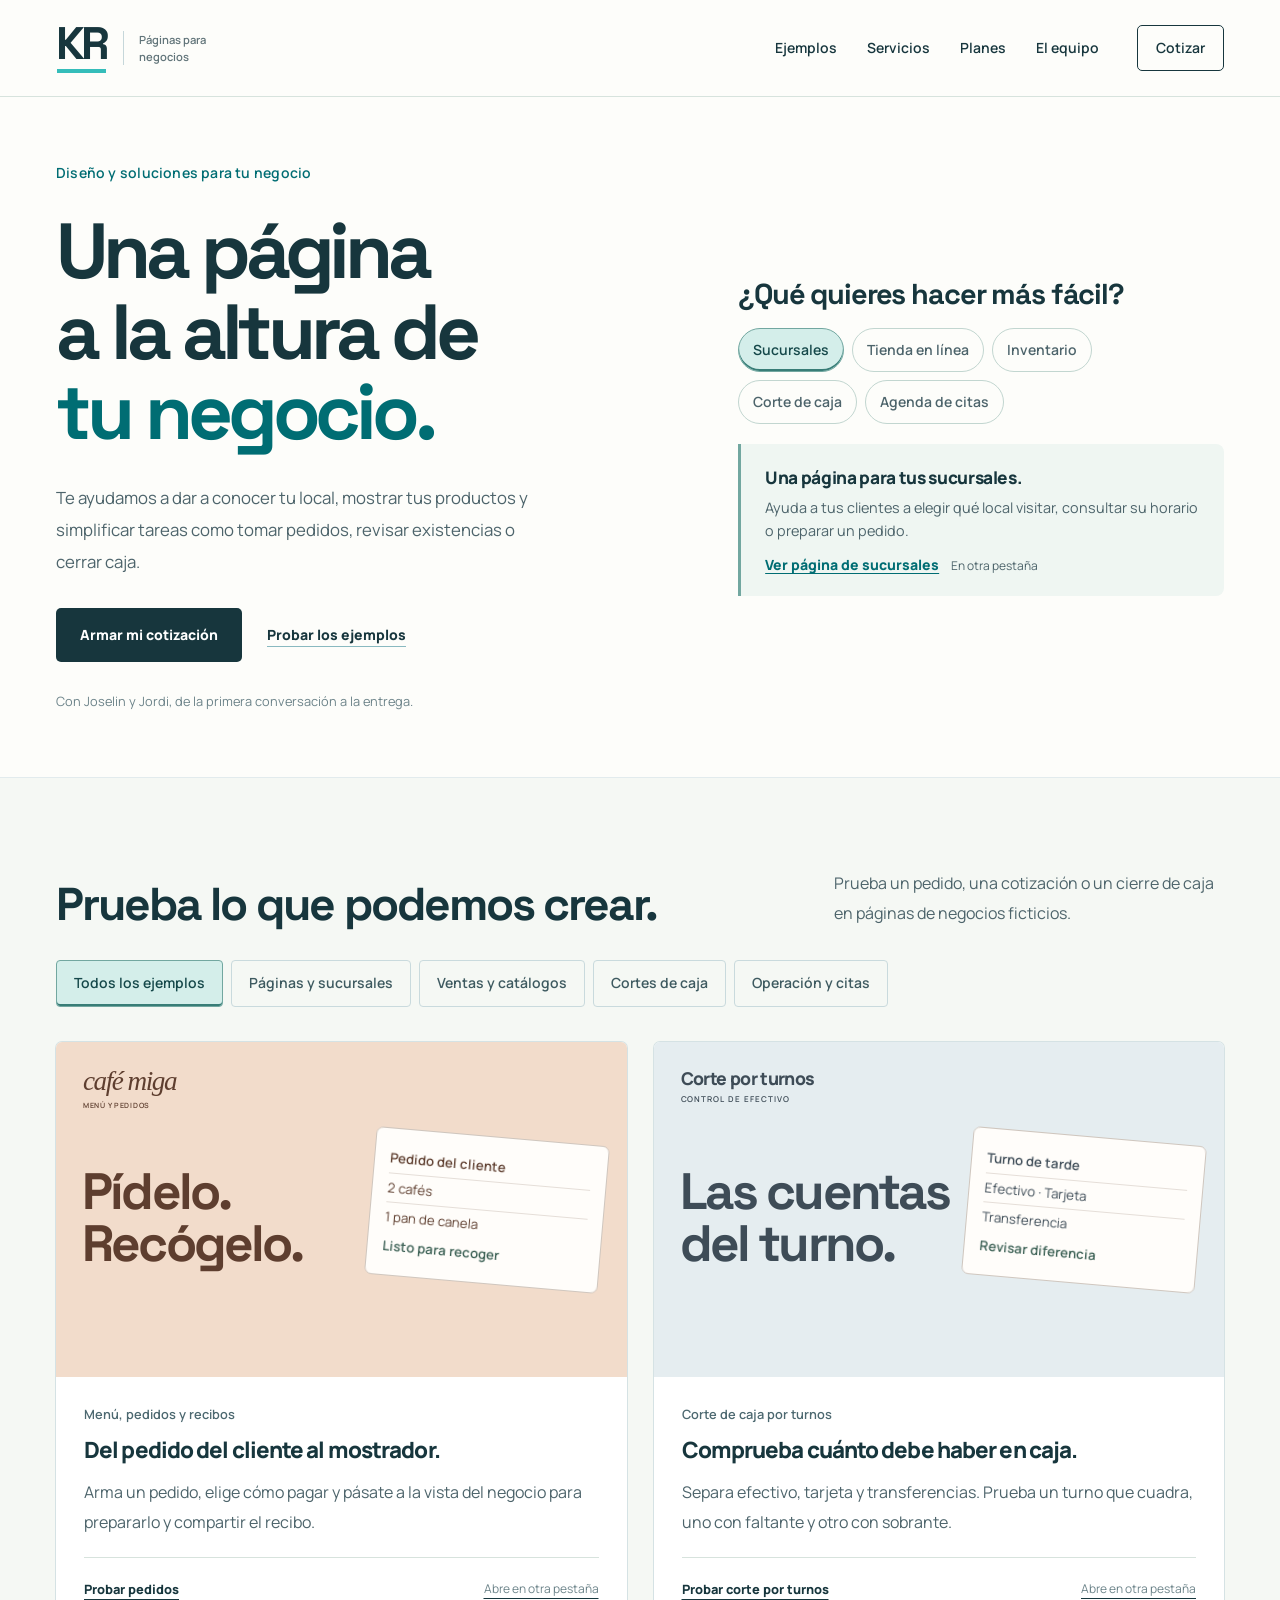
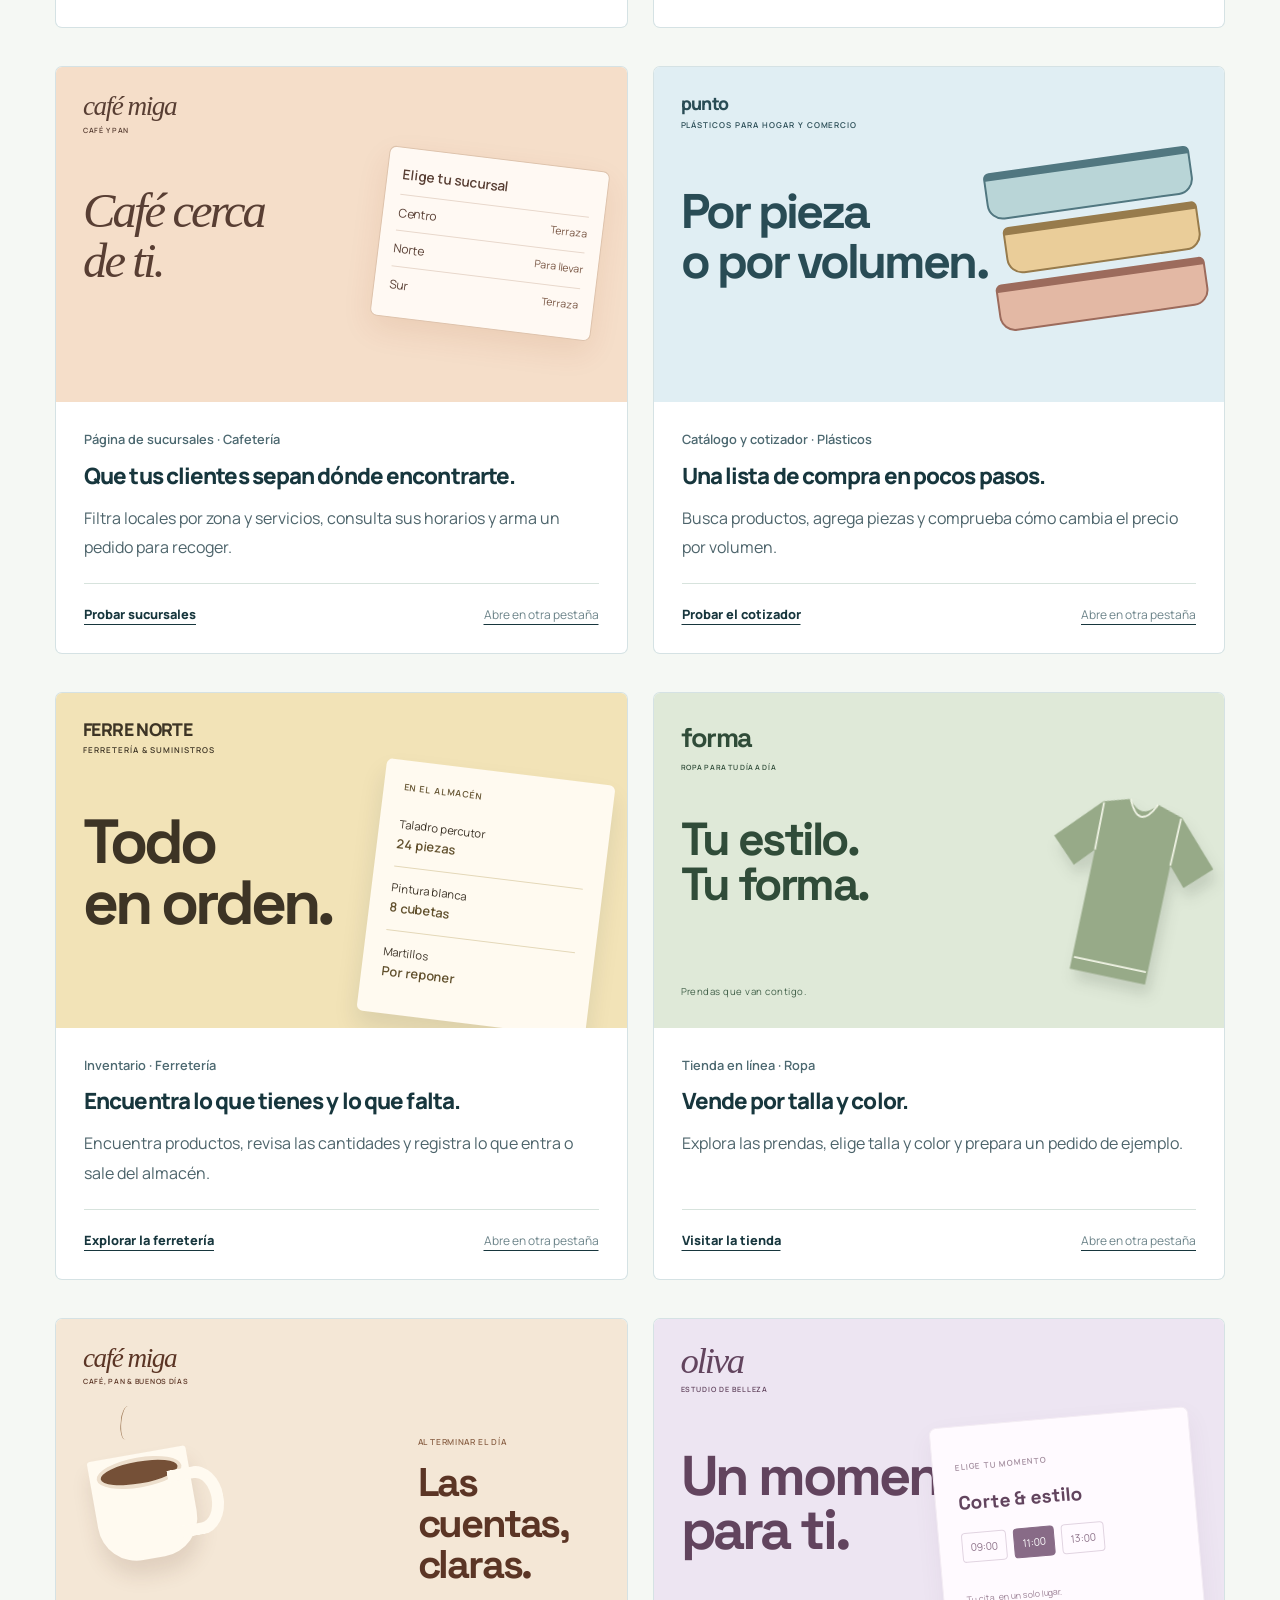
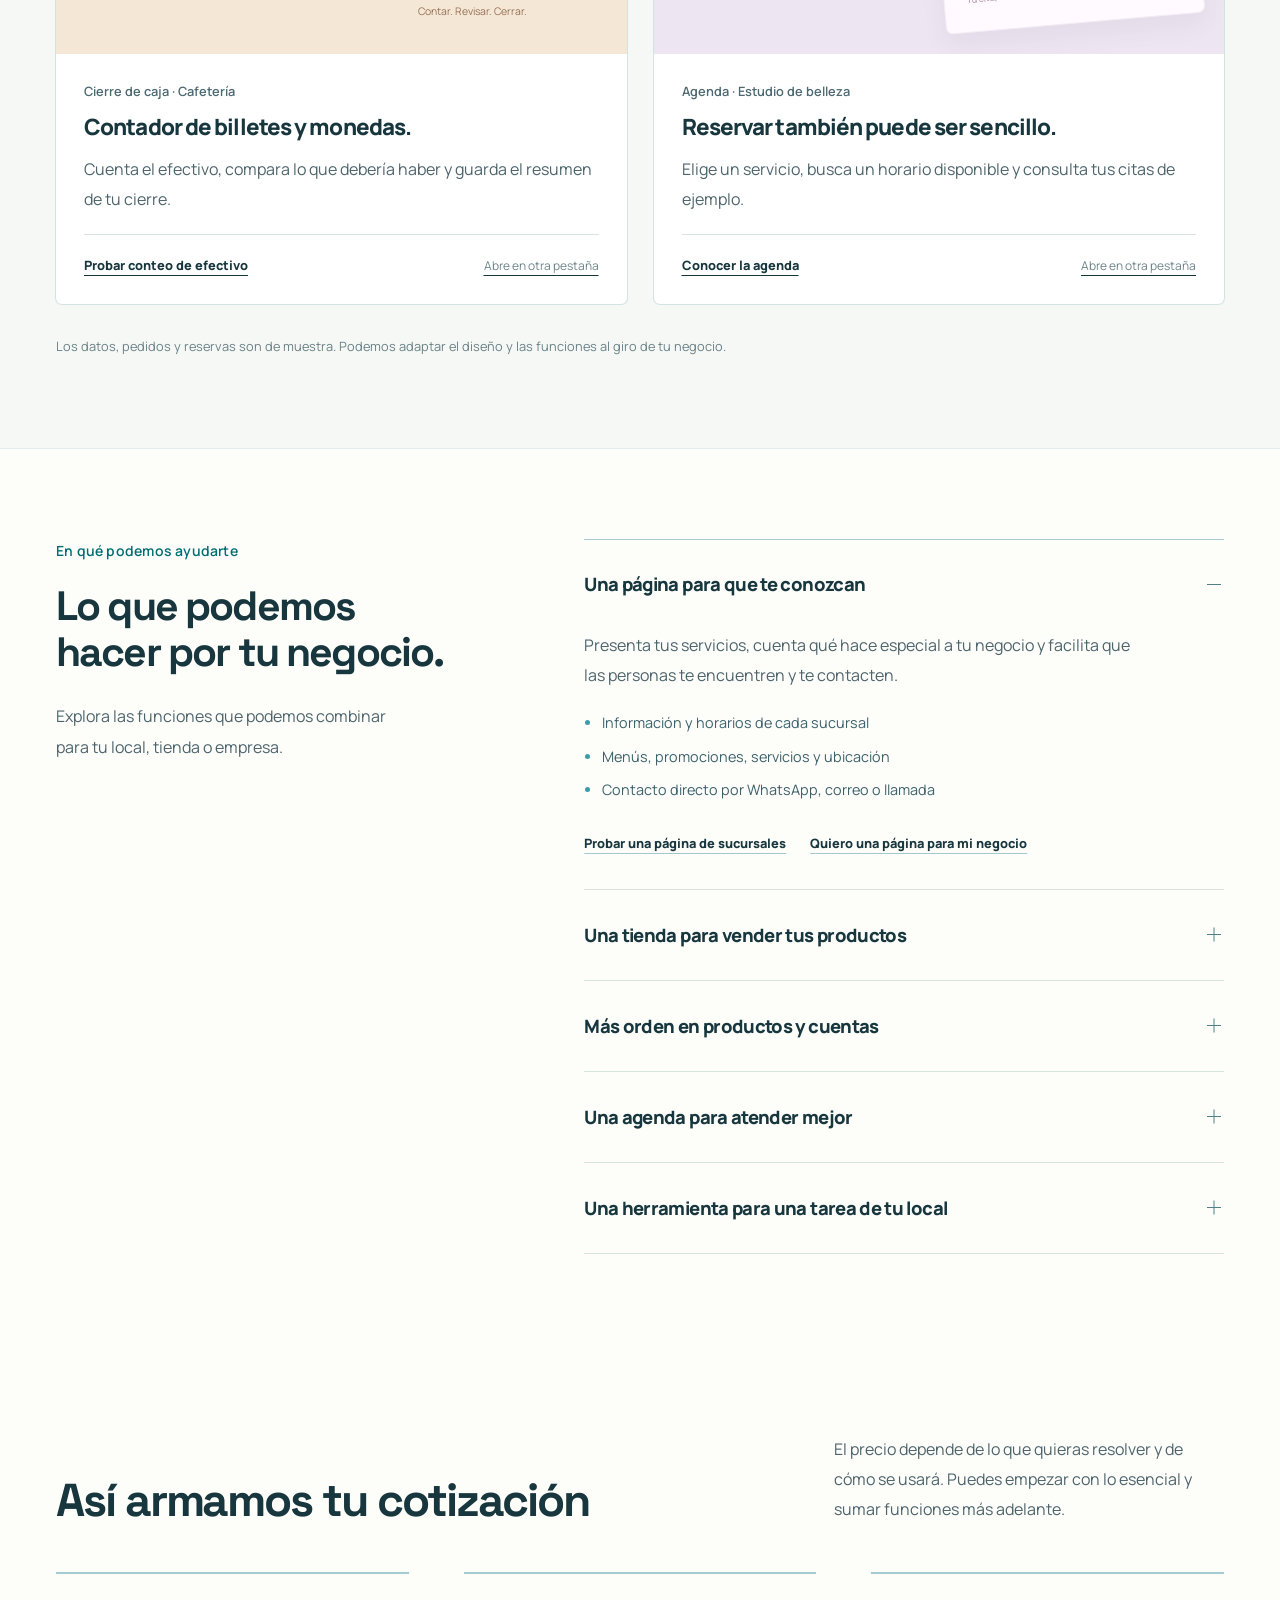
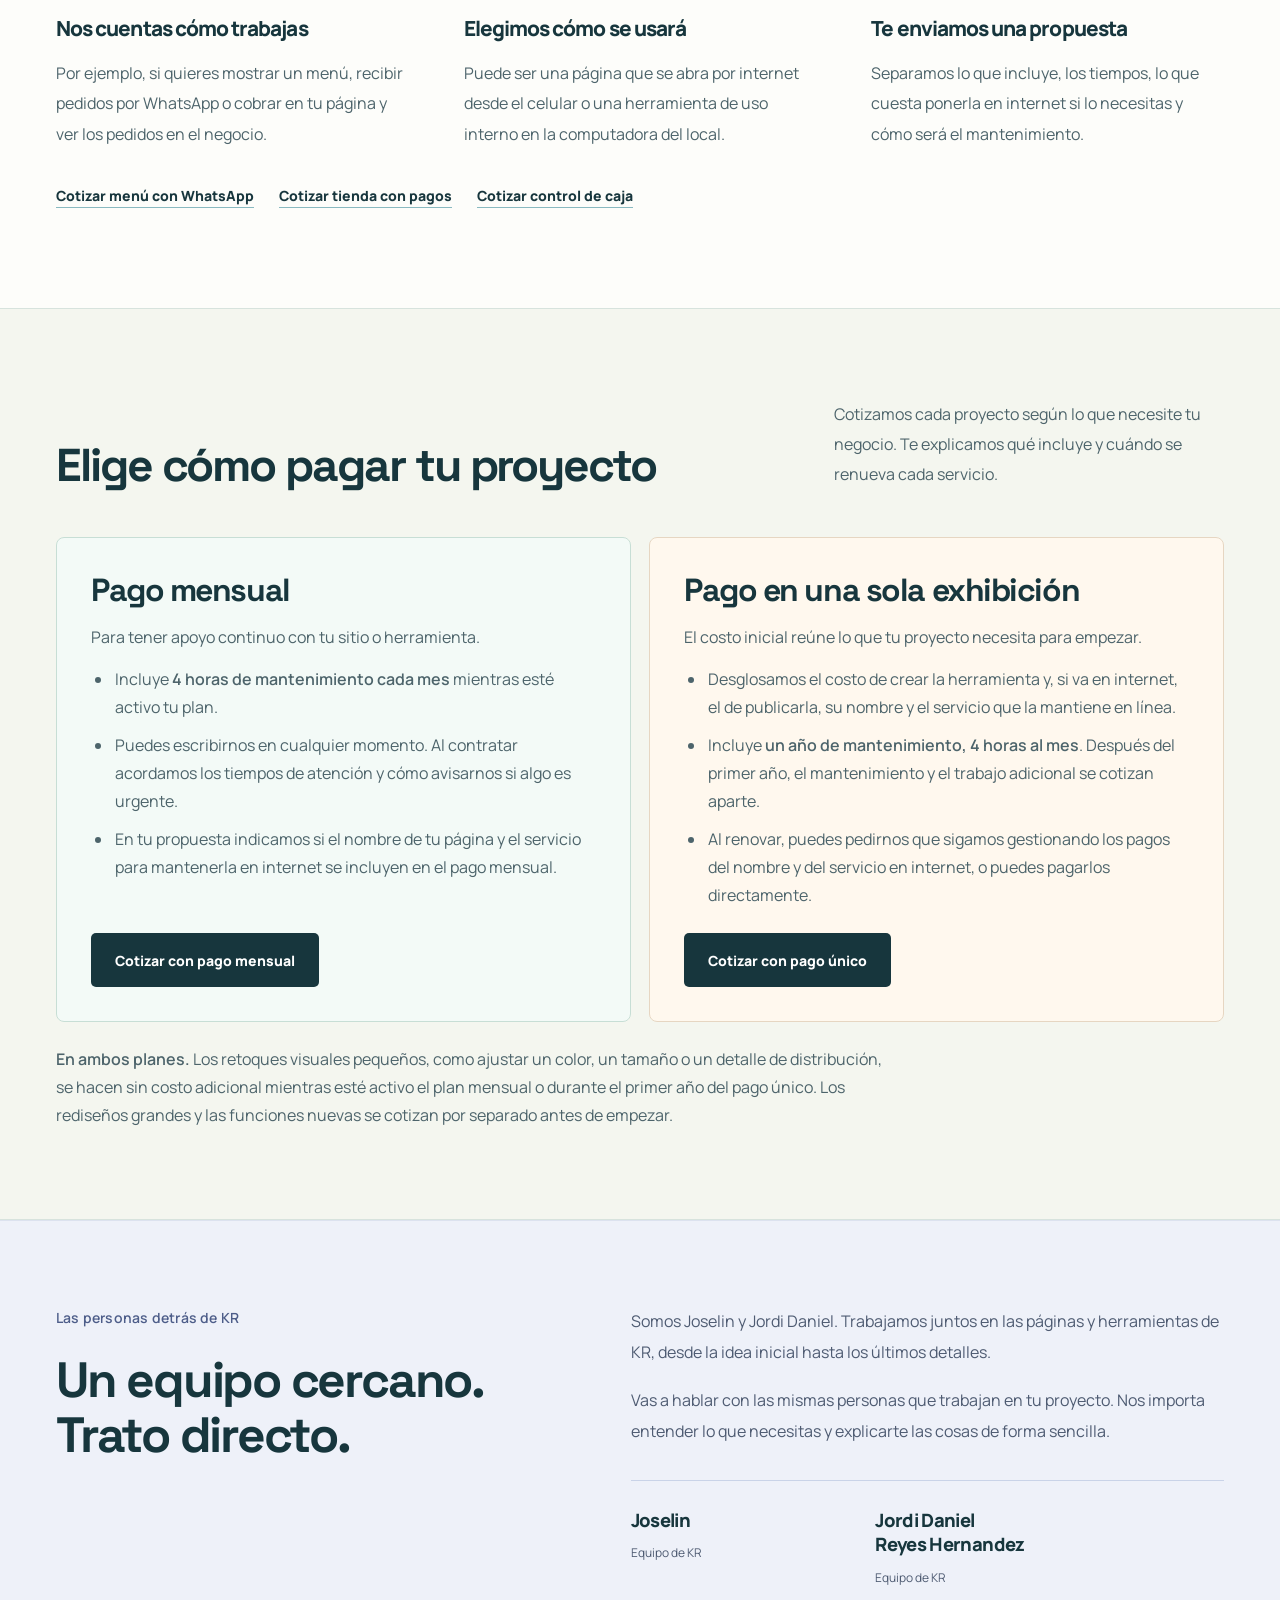
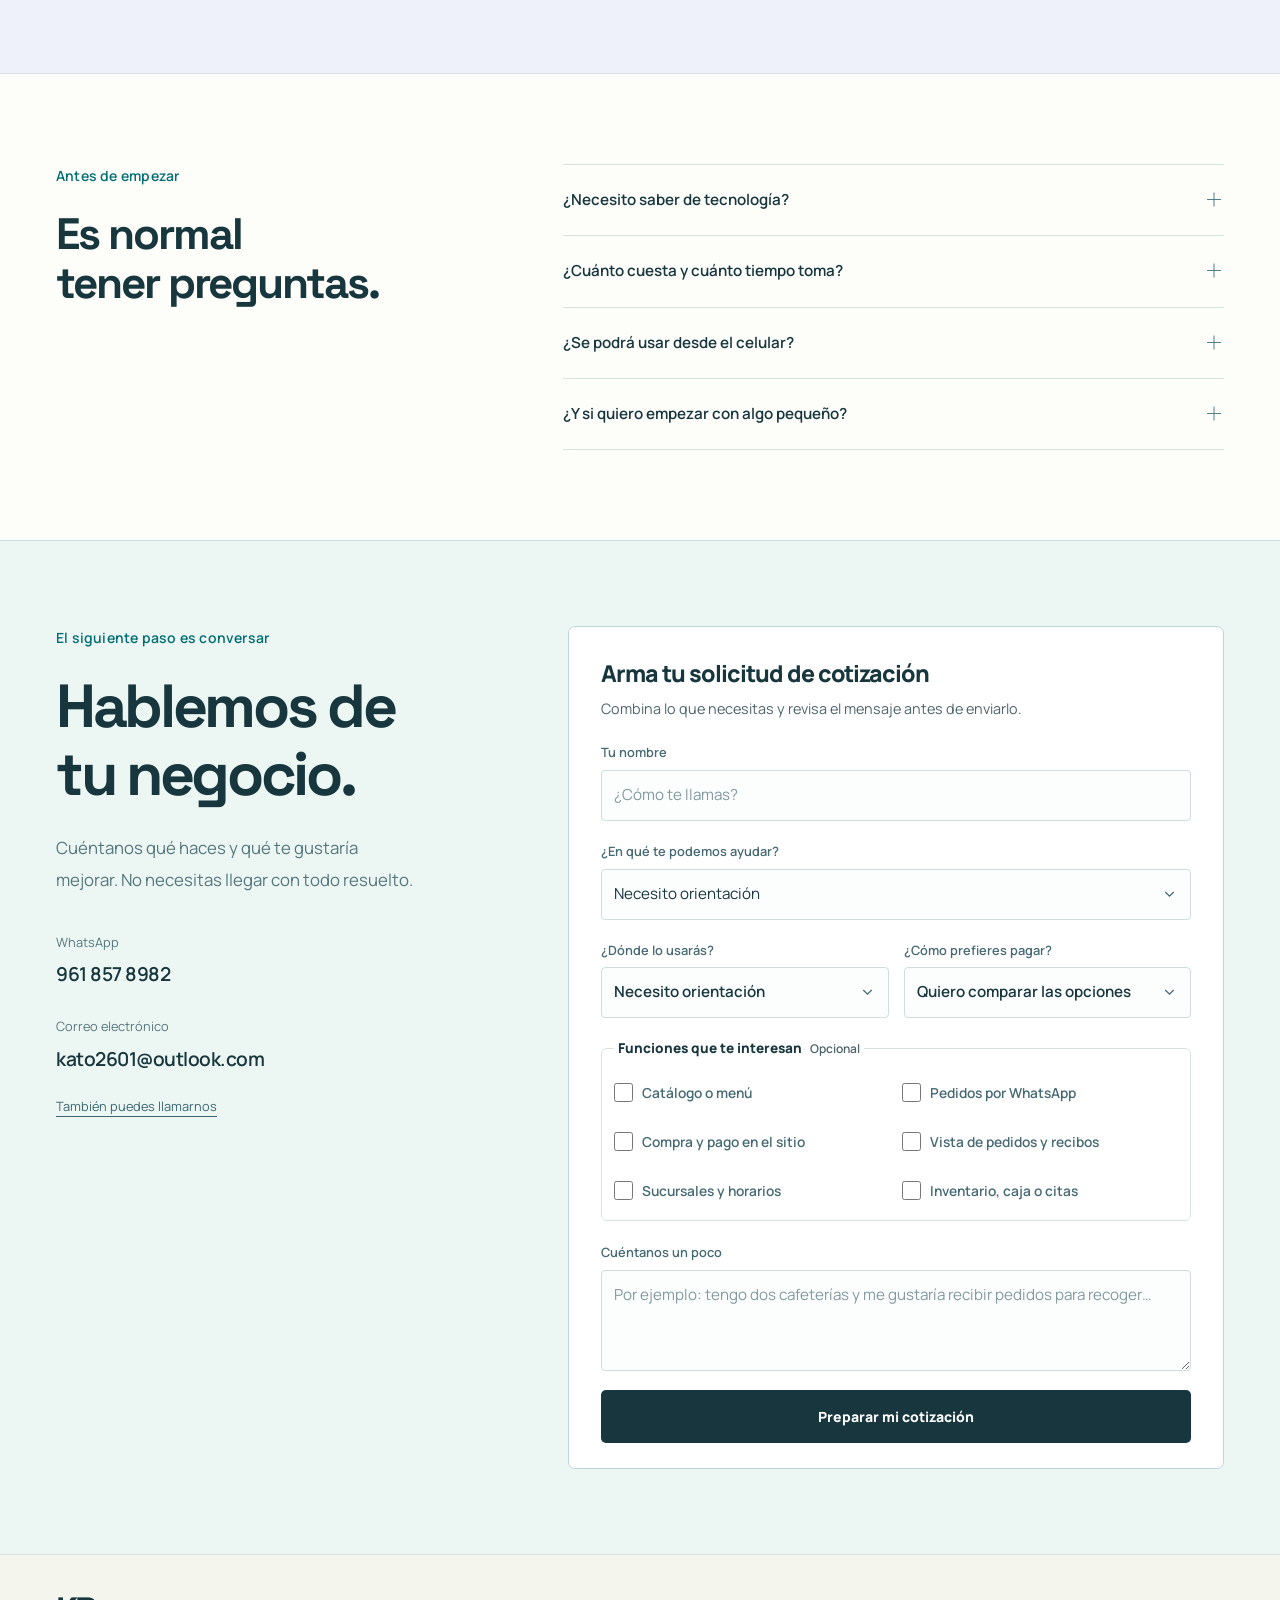
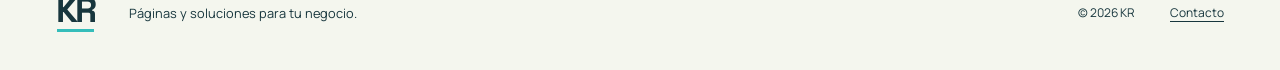
==== commit 7a001c8d: "Integrar el selector de soluciones con la portada" ====
--- a/index.html
+++ b/index.html
@@ -1,131 +1,133 @@
-<!doctype html>
-<html lang="es-MX">
-<head>
-  <meta charset="utf-8">
-  <meta name="viewport" content="width=device-width, initial-scale=1">
-  <meta name="theme-color" content="#0b3038">
-  <meta name="description" content="KR: páginas y herramientas para tu negocio. Te ayudamos a presentar tus servicios, vender productos, organizar tus cuentas y atender citas. Habla con Joselin y Jordi.">
-  <meta property="og:title" content="KR — Una página a la altura de tu negocio">
-  <meta property="og:description" content="Páginas claras, tiendas y herramientas que hacen más sencillo tu trabajo. Conoce los ejemplos y cuéntanos qué necesitas.">
-  <meta property="og:type" content="website">
-  <title>KR — Páginas y soluciones para tu negocio</title>
-  <link rel="icon" type="image/svg+xml" href="assets/favicon.svg">
-  <link rel="preload" href="assets/manrope-regular.ttf" as="font" type="font/ttf" crossorigin>
-  <link rel="preload" href="assets/space-grotesk-bold.ttf" as="font" type="font/ttf" crossorigin>
-  <link rel="stylesheet" href="kr-estudio.css?v=7">
-  <link rel="stylesheet" href="kr-planes.css?v=1">
-  <script defer src="kr-estudio.js?v=7"></script>
-</head>
-<body>
-  <a class="skip" href="#contenido">Ir al contenido</a>
-  <header class="site-header">
-    <div class="container header-inner">
-      <a class="logo" href="#inicio" aria-label="KR, inicio"><span class="logo-letters">KR<span class="logo-line" aria-hidden="true"></span></span><span class="logo-description">Páginas para <br>negocios</span></a>
-      <nav class="navigation" id="navigation" aria-label="Navegación principal">
-        <a href="#en-accion">Ejemplos</a><a href="#soluciones">Servicios</a><a href="#planes">Planes</a><a href="#sobre-mi">El equipo</a><a href="#cotizar" class="nav-cta">Cotizar</a>
-      </nav>
-      <button class="menu-button" id="menu-button" aria-controls="navigation" aria-expanded="false" aria-label="Abrir menú"><span></span><span></span></button>
-    </div>
-  </header>
-  <main id="contenido">
-    <section class="hero container" id="inicio" aria-labelledby="hero-title">
-      <div class="hero-copy">
-        <p class="section-label">Diseño y soluciones para tu negocio</p>
-        <h1 id="hero-title">Una página <br>a la altura de <br><span>tu negocio.</span></h1>
-        <p class="hero-intro">Te ayudamos a dar a conocer tu local, mostrar tus productos y simplificar tareas como tomar pedidos, revisar existencias o cerrar caja.</p>
-        <div class="hero-actions"><a href="#cotizar" class="button primary">Armar mi cotización</a><a href="#en-accion" class="quiet-link">Probar los ejemplos</a></div>
-        <p class="hero-personal">Con Joselin y Jordi, de la primera conversación a la entrega.</p>
-      </div>
-      <div class="starting-point">
-        <div class="starting-heading"><h2>¿Qué te gustaría <br>hacer más fácil?</h2></div>
-        <fieldset class="goal-options"><legend class="visually-hidden">Elige qué necesitas para tu negocio</legend>
-          <label class="goal-option"><input type="radio" name="business-goal" value="branches" checked><span>Dar a conocer mis sucursales</span><span class="choice-mark" aria-hidden="true"></span></label>
-          <label class="goal-option"><input type="radio" name="business-goal" value="store"><span>Vender mis productos</span><span class="choice-mark" aria-hidden="true"></span></label>
-          <label class="goal-option"><input type="radio" name="business-goal" value="inventory"><span>Organizar mi inventario</span><span class="choice-mark" aria-hidden="true"></span></label>
-          <label class="goal-option"><input type="radio" name="business-goal" value="cash"><span>Llevar mejor mis cuentas</span><span class="choice-mark" aria-hidden="true"></span></label>
-          <label class="goal-option"><input type="radio" name="business-goal" value="booking"><span>Administrar mis citas</span><span class="choice-mark" aria-hidden="true"></span></label>
-        </fieldset>
-        <div class="recommendation" aria-live="polite" aria-atomic="true"><h3 id="recommendation-title">Una página para tus sucursales.</h3><p id="recommendation-copy">Ayuda a tus clientes a elegir qué local visitar, consultar su horario o preparar un pedido.</p></div>
-        <a class="recommendation-link" id="recommendation-link" href="examples/sucursales.html" target="_blank" rel="noopener noreferrer">Ver página de sucursales <span>En otra pestaña</span></a>
-      </div>
-    </section>
-
-    <section class="examples-section section" id="en-accion" aria-labelledby="examples-title"><div class="container">
-      <div class="section-heading"><div><h2 id="examples-title">Prueba lo que podemos crear.</h2></div><p>Prueba un pedido, una cotización o un cierre de caja en páginas de negocios ficticios.</p></div>
-      <div class="example-filters" role="group" aria-label="Tipos de ejemplos"><button class="filter active" data-filter="all" aria-pressed="true">Todos los ejemplos</button><button class="filter" data-filter="presencia" aria-pressed="false">Páginas y sucursales</button><button class="filter" data-filter="comercio" aria-pressed="false">Ventas y catálogos</button><button class="filter" data-filter="caja" aria-pressed="false">Cortes de caja</button><button class="filter" data-filter="operacion" aria-pressed="false">Operación y citas</button></div>
-      <div class="example-grid" id="example-grid">
-        <article class="example order-example" data-category="comercio">
-          <a class="project-art order-art" href="examples/pedidos.html" target="_blank" rel="noopener noreferrer" aria-label="Abrir menú y pedidos de Café Miga"><div class="project-brand coffee-brand">café miga<span>MENÚ Y PEDIDOS</span></div><div class="flow-phrase" aria-hidden="true">Pídelo.<br>Recógelo.</div><div class="flow-ticket" aria-hidden="true"><strong>Pedido del cliente</strong><span>2 cafés</span><span>1 pan de canela</span><b>Listo para recoger</b></div></a>
-          <div class="project-content"><span class="project-type">Menú, pedidos y recibos</span><h3>Del pedido del cliente al mostrador.</h3><p>Arma un pedido, elige cómo pagar y pásate a la vista del negocio para prepararlo y compartir el recibo.</p><a class="project-open" href="examples/pedidos.html" target="_blank" rel="noopener noreferrer">Probar pedidos <span>Abre en otra pestaña</span></a></div>
-        </article>
-        <article class="example cut-example" data-category="caja operacion">
-          <a class="project-art cut-art" href="examples/cortes.html" target="_blank" rel="noopener noreferrer" aria-label="Abrir corte de caja por turnos"><div class="project-brand">Corte por turnos<span>CONTROL DE EFECTIVO</span></div><div class="flow-phrase" aria-hidden="true">Las cuentas<br>del turno.</div><div class="flow-ticket" aria-hidden="true"><strong>Turno de tarde</strong><span>Efectivo · Tarjeta</span><span>Transferencia</span><b>Revisar diferencia</b></div></a>
-          <div class="project-content"><span class="project-type">Corte de caja por turnos</span><h3>Comprueba cuánto debe haber en caja.</h3><p>Separa efectivo, tarjeta y transferencias. Prueba un turno que cuadra, uno con faltante y otro con sobrante.</p><a class="project-open" href="examples/cortes.html" target="_blank" rel="noopener noreferrer">Probar corte por turnos <span>Abre en otra pestaña</span></a></div>
-        </article>
-        <article class="example branches-example" data-category="presencia">
-          <a class="project-art branches-art" href="examples/sucursales.html" target="_blank" rel="noopener noreferrer" aria-label="Abrir página de sucursales de Café Miga"><div class="project-brand coffee-brand">café miga<span>CAFÉ Y PAN</span></div><div class="branches-phrase" aria-hidden="true">Café cerca<br>de ti.</div><div class="branch-ticket" aria-hidden="true"><b>Elige tu sucursal</b><span>Centro <i>Terraza</i></span><span>Norte <i>Para llevar</i></span><span>Sur <i>Terraza</i></span></div></a>
-          <div class="project-content"><span class="project-type">Página de sucursales · Cafetería</span><h3>Que tus clientes sepan dónde encontrarte.</h3><p>Filtra locales por zona y servicios, consulta sus horarios y arma un pedido para recoger.</p><a class="project-open" href="examples/sucursales.html" target="_blank" rel="noopener noreferrer">Probar sucursales <span>Abre en otra pestaña</span></a></div>
-        </article>
-        <article class="example plastics-example" data-category="comercio">
-          <a class="project-art plastics-art" href="examples/plasticos.html" target="_blank" rel="noopener noreferrer" aria-label="Abrir catálogo y cotizador de Plásticos Punto"><div class="project-brand">punto<span>PLÁSTICOS PARA HOGAR Y COMERCIO</span></div><div class="plastics-phrase" aria-hidden="true">Por pieza<br>o por volumen.</div><div class="plastics-stack" aria-hidden="true"><i></i><i></i><i></i></div></a>
-          <div class="project-content"><span class="project-type">Catálogo y cotizador · Plásticos</span><h3>Una lista de compra en pocos pasos.</h3><p>Busca productos, agrega piezas y comprueba cómo cambia el precio por volumen.</p><a class="project-open" href="examples/plasticos.html" target="_blank" rel="noopener noreferrer">Probar el cotizador <span>Abre en otra pestaña</span></a></div>
-        </article>
-
-        <article class="example hardware-example" data-category="operacion"><a class="project-art hardware-art" href="examples/ferreteria.html" target="_blank" rel="noopener noreferrer" aria-label="Abrir ejemplo completo de Ferre Norte"><div class="project-brand">FERRE NORTE<span>FERRETERÍA & SUMINISTROS</span></div><span class="sample-tag">EJEMPLO</span><div class="hardware-wordmark" aria-hidden="true">Todo <br>en orden.</div><div class="hardware-paper" aria-hidden="true"><span>EN EL ALMACÉN</span><p>Taladro percutor <b>24 piezas</b></p><p>Pintura blanca <b>8 cubetas</b></p><p>Martillos <b>Por reponer</b></p></div></a><div class="project-content"><span class="project-type">Inventario · Ferretería</span><h3>Encuentra lo que tienes y lo que falta.</h3><p>Encuentra productos, revisa las cantidades y registra lo que entra o sale del almacén.</p><a class="project-open" href="examples/ferreteria.html" target="_blank" rel="noopener noreferrer">Explorar la ferretería <span>Abre en otra pestaña</span></a></div></article>
-        <article class="example fashion-example" data-category="comercio"><a class="project-art fashion-art" href="examples/moda.html" target="_blank" rel="noopener noreferrer" aria-label="Abrir ejemplo completo de Forma, tienda de ropa"><div class="project-brand fashion-brand">forma<span>ROPA PARA TU DÍA A DÍA</span></div><span class="sample-tag">EJEMPLO</span><div class="fashion-phrase" aria-hidden="true">Tu estilo. <br>Tu forma.</div><svg class="fashion-garment" viewBox="0 0 240 260" aria-hidden="true"><path d="m74 32 30-9q16 22 32 0l30 9 47 50-29 28-20-22v139H76V88l-20 22-29-28Z" fill="#c7cfb6"/><path d="M104 23q16 35 32 0M78 213h84M75 33l1 55M165 33l-1 55" fill="none" stroke="#f2f5e7" stroke-width="2"/></svg><span class="fashion-small" aria-hidden="true">Prendas que van contigo.</span></a><div class="project-content"><span class="project-type">Tienda en línea · Ropa</span><h3>Vende por talla y color.</h3><p>Explora las prendas, elige talla y color y prepara un pedido de ejemplo.</p><a class="project-open" href="examples/moda.html" target="_blank" rel="noopener noreferrer">Visitar la tienda <span>Abre en otra pestaña</span></a></div></article>
-        <article class="example coffee-example" data-category="caja operacion"><a class="project-art coffee-art" href="examples/caja.html" target="_blank" rel="noopener noreferrer" aria-label="Abrir ejemplo completo del cierre de caja de Café Miga"><div class="project-brand coffee-brand">café miga<span>CAFÉ, PAN & BUENOS DÍAS</span></div><span class="sample-tag">EJEMPLO</span><div class="coffee-cup" aria-hidden="true"><span></span></div><div class="coffee-card" aria-hidden="true"><span>AL TERMINAR EL DÍA</span><strong>Las cuentas, <br>claras.</strong><p>Contar. Revisar. Cerrar.</p></div></a><div class="project-content"><span class="project-type">Cierre de caja · Cafetería</span><h3>Contador de billetes y monedas.</h3><p>Cuenta el efectivo, compara lo que debería haber y guarda el resumen de tu cierre.</p><a class="project-open" href="examples/caja.html" target="_blank" rel="noopener noreferrer">Probar conteo de efectivo <span>Abre en otra pestaña</span></a></div></article>
-        <article class="example salon-example" data-category="operacion"><a class="project-art salon-art" href="examples/agenda.html" target="_blank" rel="noopener noreferrer" aria-label="Abrir ejemplo completo de Estudio Oliva, agenda de citas"><div class="project-brand salon-brand">oliva<span>ESTUDIO DE BELLEZA</span></div><span class="sample-tag">EJEMPLO</span><div class="salon-phrase" aria-hidden="true">Un momento <br>para ti.</div><div class="appointment-card" aria-hidden="true"><span>ELIGE TU MOMENTO</span><p>Corte & estilo</p><div><i>09:00</i><i class="chosen">11:00</i><i>13:00</i></div><b>Tu cita, en un solo lugar.</b></div></a><div class="project-content"><span class="project-type">Agenda · Estudio de belleza</span><h3>Reservar también puede ser sencillo.</h3><p>Elige un servicio, busca un horario disponible y consulta tus citas de ejemplo.</p><a class="project-open" href="examples/agenda.html" target="_blank" rel="noopener noreferrer">Conocer la agenda <span>Abre en otra pestaña</span></a></div></article>
-      </div>
-      <p class="examples-note">Los datos, pedidos y reservas son de muestra. Podemos adaptar el diseño y las funciones al giro de tu negocio.</p>
-      <p class="visually-hidden" id="filter-status" role="status"></p>
-    </div></section>
-
-    <section class="services container section" id="soluciones" aria-labelledby="services-title">
-      <div class="services-intro"><p class="section-label">En qué podemos ayudarte</p><h2 id="services-title">Lo que podemos <br>hacer por tu negocio.</h2><p>Explora las funciones que podemos combinar para tu local, tienda o empresa.</p></div>
-      <div class="service-list">
-        <details class="service" open><summary><span>Una página para que te conozcan</span><span class="expand-icon" aria-hidden="true"></span></summary><div class="service-content"><p>Presenta tus servicios, cuenta qué hace especial a tu negocio y facilita que las personas te encuentren y te contacten.</p><ul><li>Información y horarios de cada sucursal</li><li>Menús, promociones, servicios y ubicación</li><li>Contacto directo por WhatsApp, correo o llamada</li></ul><div class="service-links"><a href="examples/sucursales.html" target="_blank" rel="noopener noreferrer">Probar una página de sucursales</a><a href="#contacto" data-interest="Dar a conocer mi negocio">Quiero una página para mi negocio</a></div></div></details>
-        <details class="service"><summary><span>Una tienda para vender tus productos</span><span class="expand-icon" aria-hidden="true"></span></summary><div class="service-content"><p>Ayuda a tus clientes a ver lo que vendes y elegir con tranquilidad. Podemos preparar un menú para recibir pedidos por WhatsApp o una tienda donde el cliente haga su compra y el negocio vea el pedido en su propia pantalla.</p><ul><li>Productos ordenados por categoría</li><li>Opciones como talla, color o presentación</li><li>Pago en el sitio, transferencia o pago directo al negocio</li><li>Estado de cada pedido y recibo para compartir por WhatsApp</li></ul><div class="service-links"><a href="examples/moda.html" target="_blank" rel="noopener noreferrer">Probar tienda de ropa</a><a href="examples/pedidos.html" target="_blank" rel="noopener noreferrer">Probar menú, pedidos y recibos</a><a href="examples/plasticos.html" target="_blank" rel="noopener noreferrer">Probar catálogo y cotizador</a></div></div></details>
-        <details class="service"><summary><span>Más orden en productos y cuentas</span><span class="expand-icon" aria-hidden="true"></span></summary><div class="service-content"><p>Consulta cuántos productos tienes, registra lo que entra o sale y revisa el efectivo al terminar el día.</p><ul><li>Existencias y productos que hacen falta</li><li>Registro de entradas y salidas</li><li>Conteo de billetes, monedas y diferencias de caja</li></ul><div class="service-links"><a href="examples/ferreteria.html" target="_blank" rel="noopener noreferrer">Ver ejemplo de inventario</a><a href="examples/caja.html" target="_blank" rel="noopener noreferrer">Probar contador de efectivo</a><a href="examples/cortes.html" target="_blank" rel="noopener noreferrer">Probar cortes por turnos</a></div></div></details>
-        <details class="service"><summary><span>Una agenda para atender mejor</span><span class="expand-icon" aria-hidden="true"></span></summary><div class="service-content"><p>Reúne tus servicios y horarios disponibles en una sola página. Tus clientes podrán elegir una cita y tú tendrás una vista más clara de tus reservas.</p><ul><li>Servicios y horarios fáciles de consultar</li><li>Reservas organizadas en un mismo lugar</li><li>Una experiencia cómoda desde el celular</li></ul><a href="examples/agenda.html" target="_blank" rel="noopener noreferrer">Conocer un ejemplo de agenda</a></div></details>
-        <details class="service"><summary><span>Una herramienta para una tarea de tu local</span><span class="expand-icon" aria-hidden="true"></span></summary><div class="service-content"><p>Si hoy repartes información entre mensajes, papel y hojas de cálculo, podemos reunir lo que usa tu equipo en una pantalla.</p><ul><li>Seguimiento de pedidos y entregas</li><li>Solicitudes y cotizaciones con los datos que necesitas</li><li>Resúmenes por sucursal o por turno</li></ul><a href="#contacto" data-interest="Otra idea para mi negocio">Platicar sobre mi idea</a></div></details>
-      </div>
-    </section>
-
-    <section class="process container section" id="como-trabajamos" aria-labelledby="process-title">
-      <div class="section-heading"><div><h2 id="process-title">Así armamos tu cotización</h2></div><p>El precio depende de lo que quieras resolver y de cómo se usará. Puedes empezar con lo esencial y sumar funciones más adelante.</p></div>
-      <ol class="process-list"><li><h3>Nos cuentas cómo trabajas</h3><p>Por ejemplo, si quieres mostrar un menú, recibir pedidos por WhatsApp o cobrar en tu página y ver los pedidos en el negocio.</p></li><li><h3>Elegimos cómo se usará</h3><p>Puede ser una página que se abra por internet desde el celular o una herramienta de uso interno en la computadora del local.</p></li><li><h3>Te enviamos una propuesta</h3><p>Separamos lo que incluye, los tiempos, lo que cuesta ponerla en internet si lo necesitas y cómo será el mantenimiento.</p></li></ol>
-      <div class="quote-paths"><a href="#cotizar" class="quiet-link" data-interest="Recibir pedidos de un menú por WhatsApp">Cotizar menú con WhatsApp</a><a href="#cotizar" class="quiet-link" data-interest="Vender y cobrar en mi página">Cotizar tienda con pagos</a><a href="#cotizar" class="quiet-link" data-interest="Llevar mejor mis cuentas">Cotizar control de caja</a></div>
-    </section>
-
-    <section class="plans-section section" id="planes" aria-labelledby="plans-title"><div class="container">
-      <div class="section-heading"><div><h2 id="plans-title">Elige cómo pagar tu proyecto</h2></div><p>Cotizamos cada proyecto según lo que necesite tu negocio. Te explicamos qué incluye y cuándo se renueva cada servicio.</p></div>
-      <div class="plan-grid">
-        <article class="plan plan-monthly"><h3>Pago mensual</h3><p>Para tener apoyo continuo con tu sitio o herramienta.</p><ul><li>Incluye <strong>4 horas de mantenimiento cada mes</strong> mientras esté activo tu plan.</li><li>Puedes escribirnos en cualquier momento. Al contratar acordamos los tiempos de atención y cómo avisarnos si algo es urgente.</li><li>En tu propuesta indicamos si el nombre de tu página y el servicio para mantenerla en internet se incluyen en el pago mensual.</li></ul><a class="button primary" href="#cotizar" data-plan="monthly">Cotizar con pago mensual</a></article>
-        <article class="plan plan-once"><h3>Pago en una sola exhibición</h3><p>El costo inicial reúne lo que tu proyecto necesita para empezar.</p><ul><li>Desglosamos el costo de crear la herramienta y, si va en internet, el de publicarla, su nombre y el servicio que la mantiene en línea.</li><li>Incluye <strong>un año de mantenimiento, 4 horas al mes</strong>. Después del primer año, el mantenimiento y el trabajo adicional se cotizan aparte.</li><li>Al renovar, puedes pedirnos que sigamos gestionando los pagos del nombre y del servicio en internet, o puedes pagarlos directamente.</li></ul><a class="button primary" href="#cotizar" data-plan="once">Cotizar con pago único</a></article>
-      </div>
-      <p class="plan-note"><strong>En ambos planes.</strong> Los retoques visuales pequeños, como ajustar un color, un tamaño o un detalle de distribución, se hacen sin costo adicional mientras esté activo el plan mensual o durante el primer año del pago único. Los rediseños grandes y las funciones nuevas se cotizan por separado antes de empezar.</p>
-    </div></section>
-
-    <section class="team-section" id="sobre-mi" aria-labelledby="team-title"><div class="container team-layout"><div><p class="section-label">Las personas detrás de KR</p><h2 id="team-title">Un equipo cercano. <br>Trato directo.</h2></div><div class="team-copy"><p>Somos Joselin y Jordi Daniel. Trabajamos juntos en las páginas y herramientas de KR, desde la idea inicial hasta los últimos detalles.</p><p>Vas a hablar con las mismas personas que trabajan en tu proyecto. Nos importa entender lo que necesitas y explicarte las cosas de forma sencilla.</p><div class="team-names"><div><h3>Joselin</h3><span>Equipo de KR</span></div><div><h3>Jordi Daniel <br>Reyes Hernandez</h3><span>Equipo de KR</span></div></div></div></div></section>
-
-    <section class="faq container section" aria-labelledby="faq-title"><div><p class="section-label">Antes de empezar</p><h2 id="faq-title">Es normal <br>tener preguntas.</h2></div><div class="faq-list"><details><summary>¿Necesito saber de tecnología?<span class="expand-icon" aria-hidden="true"></span></summary><p>No. Puedes contarnos cómo trabajas hoy y qué quieres mejorar. Te explicaremos las opciones con palabras claras para que decidas con tranquilidad.</p></details><details><summary>¿Cuánto cuesta y cuánto tiempo toma?<span class="expand-icon" aria-hidden="true"></span></summary><p>Depende de lo que necesite tu negocio. Primero conversamos y después te damos una propuesta con lo que incluye, el costo y los tiempos. Así sabrás qué estás contratando antes de empezar.</p></details><details><summary>¿Se podrá usar desde el celular?<span class="expand-icon" aria-hidden="true"></span></summary><p>Depende de cómo quieras usarla. Si la publicamos en internet, cuidamos que se vea y funcione bien en celulares, tabletas y computadoras. Si la hacemos para trabajar sólo desde una computadora del negocio, se usa en ese equipo. Si después quieres consultarla desde el celular o desde otra sucursal, podemos incluirlo en la propuesta.</p></details><details><summary>¿Y si quiero empezar con algo pequeño?<span class="expand-icon" aria-hidden="true"></span></summary><p>Podemos comenzar por lo que te resulte más útil y planear otras mejoras para después. La propuesta se ajusta a tus prioridades y a lo que buscas resolver.</p></details></div></section>
-
-    <section class="contact-section" id="contacto" aria-labelledby="contact-title"><div class="container contact-layout"><div class="contact-copy"><p class="section-label">El siguiente paso es conversar</p><h2 id="contact-title">Hablemos de <br>tu negocio.</h2><p>Cuéntanos qué haces y qué te gustaría mejorar. No necesitas llegar con todo resuelto.</p><div class="contact-direct"><a href="https://wa.me/529618578982" target="_blank" rel="noopener noreferrer"><span>WhatsApp</span><strong>961 857 8982</strong></a><a href="mailto:kato2601@outlook.com"><span>Correo electrónico</span><strong>kato2601@outlook.com</strong></a><a class="call-link" href="tel:+529618578982">También puedes llamarnos</a></div></div><form class="contact-form" id="contact-form"><div id="cotizar"><h3>Arma tu solicitud de cotización</h3><p>Combina lo que necesitas y revisa el mensaje antes de enviarlo.</p></div><label for="contact-name">Tu nombre</label><input id="contact-name" name="name" autocomplete="name" maxlength="80" placeholder="¿Cómo te llamas?" required><label for="contact-service">¿En qué te podemos ayudar?</label><select id="contact-service" name="service"><option>Necesito orientación</option><option>Dar a conocer mi negocio</option><option>Dar a conocer mis sucursales</option><option>Ofrecer un catálogo con cotizaciones</option><option>Vender mis productos</option><option>Recibir pedidos de un menú por WhatsApp</option><option>Vender y cobrar en mi página</option><option>Organizar mi inventario</option><option>Llevar mejor mis cuentas</option><option>Administrar mis citas</option><option>Otra idea para mi negocio</option></select>
-      <div class="quote-form-row">
-        <label for="contact-use">¿Dónde lo usarás?<select id="contact-use" name="use"><option>Necesito orientación</option><option>En internet, desde el celular o la computadora</option><option>Sólo en la computadora de mi negocio</option><option>En varios locales o sucursales</option></select></label>
-        <label for="contact-plan">¿Cómo prefieres pagar?<select id="contact-plan" name="plan"><option value="">Quiero comparar las opciones</option><option value="monthly">Pago mensual</option><option value="once">Pago en una sola exhibición</option></select></label>
-      </div>
-      <fieldset class="quote-features"><legend>Funciones que te interesan <span>Opcional</span></legend>
-        <label><input type="checkbox" name="feature" value="Catálogo o menú">Catálogo o menú</label>
-        <label><input type="checkbox" name="feature" value="Pedidos por WhatsApp">Pedidos por WhatsApp</label>
-        <label><input type="checkbox" name="feature" value="Compra y pago en el sitio">Compra y pago en el sitio</label>
-        <label><input type="checkbox" name="feature" value="Vista de pedidos y recibos">Vista de pedidos y recibos</label>
-        <label><input type="checkbox" name="feature" value="Sucursales y horarios">Sucursales y horarios</label>
-        <label><input type="checkbox" name="feature" value="Inventario, caja o citas">Inventario, caja o citas</label>
-      </fieldset>
-      <label for="contact-message">Cuéntanos un poco</label><textarea id="contact-message" name="message" rows="3" maxlength="1500" placeholder="Por ejemplo: tengo dos cafeterías y me gustaría recibir pedidos para recoger…" required></textarea><button class="button primary" type="submit">Preparar mi cotización</button><div class="quote-preview" id="quote-preview" hidden><h4>Tu mensaje para KR</h4><pre id="quote-text"></pre><a class="button primary" id="quote-whatsapp" target="_blank" rel="noopener noreferrer">Abrir WhatsApp con mi mensaje</a></div><p id="contact-feedback" class="contact-feedback" role="status"></p></form></div></section>
-  </main>
-  <footer class="site-footer"><div class="container footer-inner"><a class="logo footer-logo" href="#inicio" aria-label="KR, volver al inicio"><span class="logo-letters">KR<span class="logo-line" aria-hidden="true"></span></span></a><p>Páginas y soluciones para tu negocio.</p><span>© <span id="year">2026</span> KR</span><a href="#contacto">Contacto</a></div></footer>
-  <noscript><p class="noscript">Si necesitas ayuda para explorar la página, puedes escribirnos directamente a <a href="mailto:kato2601@outlook.com">kato2601@outlook.com</a>.</p></noscript>
-</body>
-</html>
+<!doctype html>
+<html lang="es-MX">
+<head>
+  <meta charset="utf-8">
+  <meta name="viewport" content="width=device-width, initial-scale=1">
+  <meta name="theme-color" content="#0b3038">
+  <meta name="description" content="KR: páginas y herramientas para tu negocio. Te ayudamos a presentar tus servicios, vender productos, organizar tus cuentas y atender citas. Habla con Joselin y Jordi.">
+  <meta property="og:title" content="KR — Una página a la altura de tu negocio">
+  <meta property="og:description" content="Páginas claras, tiendas y herramientas que hacen más sencillo tu trabajo. Conoce los ejemplos y cuéntanos qué necesitas.">
+  <meta property="og:type" content="website">
+  <title>KR — Páginas y soluciones para tu negocio</title>
+  <link rel="icon" type="image/svg+xml" href="assets/favicon.svg">
+  <link rel="preload" href="assets/manrope-regular.ttf" as="font" type="font/ttf" crossorigin>
+  <link rel="preload" href="assets/space-grotesk-bold.ttf" as="font" type="font/ttf" crossorigin>
+  <link rel="stylesheet" href="kr-estudio.css?v=8">
+  <link rel="stylesheet" href="kr-planes.css?v=1">
+  <script defer src="kr-estudio.js?v=8"></script>
+</head>
+<body>
+  <a class="skip" href="#contenido">Ir al contenido</a>
+  <header class="site-header">
+    <div class="container header-inner">
+      <a class="logo" href="#inicio" aria-label="KR, inicio"><span class="logo-letters">KR<span class="logo-line" aria-hidden="true"></span></span><span class="logo-description">Páginas para <br>negocios</span></a>
+      <nav class="navigation" id="navigation" aria-label="Navegación principal">
+        <a href="#en-accion">Ejemplos</a><a href="#soluciones">Servicios</a><a href="#planes">Planes</a><a href="#sobre-mi">El equipo</a><a href="#cotizar" class="nav-cta">Cotizar</a>
+      </nav>
+      <button class="menu-button" id="menu-button" aria-controls="navigation" aria-expanded="false" aria-label="Abrir menú"><span></span><span></span></button>
+    </div>
+  </header>
+  <main id="contenido">
+    <section class="hero container" id="inicio" aria-labelledby="hero-title">
+      <div class="hero-copy">
+        <p class="section-label">Diseño y soluciones para tu negocio</p>
+        <h1 id="hero-title">Una página <br>a la altura de <br><span>tu negocio.</span></h1>
+        <p class="hero-intro">Te ayudamos a dar a conocer tu local, mostrar tus productos y simplificar tareas como tomar pedidos, revisar existencias o cerrar caja.</p>
+        <div class="hero-actions"><a href="#cotizar" class="button primary">Armar mi cotización</a><a href="#en-accion" class="quiet-link">Probar los ejemplos</a></div>
+        <p class="hero-personal">Con Joselin y Jordi, de la primera conversación a la entrega.</p>
+      </div>
+      <div class="starting-point">
+        <div class="starting-heading"><h2>¿Qué quieres hacer más fácil?</h2></div>
+        <fieldset class="goal-options"><legend class="visually-hidden">Elige qué necesitas para tu negocio</legend>
+          <label class="goal-option"><input class="visually-hidden" type="radio" name="business-goal" value="branches" checked><span>Sucursales</span></label>
+          <label class="goal-option"><input class="visually-hidden" type="radio" name="business-goal" value="store"><span>Tienda en línea</span></label>
+          <label class="goal-option"><input class="visually-hidden" type="radio" name="business-goal" value="inventory"><span>Inventario</span></label>
+          <label class="goal-option"><input class="visually-hidden" type="radio" name="business-goal" value="cash"><span>Corte de caja</span></label>
+          <label class="goal-option"><input class="visually-hidden" type="radio" name="business-goal" value="booking"><span>Agenda de citas</span></label>
+        </fieldset>
+        <div class="recommendation-panel">
+          <div class="recommendation" aria-live="polite" aria-atomic="true"><h3 id="recommendation-title">Una página para tus sucursales.</h3><p id="recommendation-copy">Ayuda a tus clientes a elegir qué local visitar, consultar su horario o preparar un pedido.</p></div>
+          <a class="recommendation-link" id="recommendation-link" href="examples/sucursales.html" target="_blank" rel="noopener noreferrer"><span id="recommendation-label">Ver página de sucursales</span> <span class="recommendation-note">En otra pestaña</span></a>
+        </div>
+      </div>
+    </section>
+
+    <section class="examples-section section" id="en-accion" aria-labelledby="examples-title"><div class="container">
+      <div class="section-heading"><div><h2 id="examples-title">Prueba lo que podemos crear.</h2></div><p>Prueba un pedido, una cotización o un cierre de caja en páginas de negocios ficticios.</p></div>
+      <div class="example-filters" role="group" aria-label="Tipos de ejemplos"><button class="filter active" data-filter="all" aria-pressed="true">Todos los ejemplos</button><button class="filter" data-filter="presencia" aria-pressed="false">Páginas y sucursales</button><button class="filter" data-filter="comercio" aria-pressed="false">Ventas y catálogos</button><button class="filter" data-filter="caja" aria-pressed="false">Cortes de caja</button><button class="filter" data-filter="operacion" aria-pressed="false">Operación y citas</button></div>
+      <div class="example-grid" id="example-grid">
+        <article class="example order-example" data-category="comercio">
+          <a class="project-art order-art" href="examples/pedidos.html" target="_blank" rel="noopener noreferrer" aria-label="Abrir menú y pedidos de Café Miga"><div class="project-brand coffee-brand">café miga<span>MENÚ Y PEDIDOS</span></div><div class="flow-phrase" aria-hidden="true">Pídelo.<br>Recógelo.</div><div class="flow-ticket" aria-hidden="true"><strong>Pedido del cliente</strong><span>2 cafés</span><span>1 pan de canela</span><b>Listo para recoger</b></div></a>
+          <div class="project-content"><span class="project-type">Menú, pedidos y recibos</span><h3>Del pedido del cliente al mostrador.</h3><p>Arma un pedido, elige cómo pagar y pásate a la vista del negocio para prepararlo y compartir el recibo.</p><a class="project-open" href="examples/pedidos.html" target="_blank" rel="noopener noreferrer">Probar pedidos <span>Abre en otra pestaña</span></a></div>
+        </article>
+        <article class="example cut-example" data-category="caja operacion">
+          <a class="project-art cut-art" href="examples/cortes.html" target="_blank" rel="noopener noreferrer" aria-label="Abrir corte de caja por turnos"><div class="project-brand">Corte por turnos<span>CONTROL DE EFECTIVO</span></div><div class="flow-phrase" aria-hidden="true">Las cuentas<br>del turno.</div><div class="flow-ticket" aria-hidden="true"><strong>Turno de tarde</strong><span>Efectivo · Tarjeta</span><span>Transferencia</span><b>Revisar diferencia</b></div></a>
+          <div class="project-content"><span class="project-type">Corte de caja por turnos</span><h3>Comprueba cuánto debe haber en caja.</h3><p>Separa efectivo, tarjeta y transferencias. Prueba un turno que cuadra, uno con faltante y otro con sobrante.</p><a class="project-open" href="examples/cortes.html" target="_blank" rel="noopener noreferrer">Probar corte por turnos <span>Abre en otra pestaña</span></a></div>
+        </article>
+        <article class="example branches-example" data-category="presencia">
+          <a class="project-art branches-art" href="examples/sucursales.html" target="_blank" rel="noopener noreferrer" aria-label="Abrir página de sucursales de Café Miga"><div class="project-brand coffee-brand">café miga<span>CAFÉ Y PAN</span></div><div class="branches-phrase" aria-hidden="true">Café cerca<br>de ti.</div><div class="branch-ticket" aria-hidden="true"><b>Elige tu sucursal</b><span>Centro <i>Terraza</i></span><span>Norte <i>Para llevar</i></span><span>Sur <i>Terraza</i></span></div></a>
+          <div class="project-content"><span class="project-type">Página de sucursales · Cafetería</span><h3>Que tus clientes sepan dónde encontrarte.</h3><p>Filtra locales por zona y servicios, consulta sus horarios y arma un pedido para recoger.</p><a class="project-open" href="examples/sucursales.html" target="_blank" rel="noopener noreferrer">Probar sucursales <span>Abre en otra pestaña</span></a></div>
+        </article>
+        <article class="example plastics-example" data-category="comercio">
+          <a class="project-art plastics-art" href="examples/plasticos.html" target="_blank" rel="noopener noreferrer" aria-label="Abrir catálogo y cotizador de Plásticos Punto"><div class="project-brand">punto<span>PLÁSTICOS PARA HOGAR Y COMERCIO</span></div><div class="plastics-phrase" aria-hidden="true">Por pieza<br>o por volumen.</div><div class="plastics-stack" aria-hidden="true"><i></i><i></i><i></i></div></a>
+          <div class="project-content"><span class="project-type">Catálogo y cotizador · Plásticos</span><h3>Una lista de compra en pocos pasos.</h3><p>Busca productos, agrega piezas y comprueba cómo cambia el precio por volumen.</p><a class="project-open" href="examples/plasticos.html" target="_blank" rel="noopener noreferrer">Probar el cotizador <span>Abre en otra pestaña</span></a></div>
+        </article>
+
+        <article class="example hardware-example" data-category="operacion"><a class="project-art hardware-art" href="examples/ferreteria.html" target="_blank" rel="noopener noreferrer" aria-label="Abrir ejemplo completo de Ferre Norte"><div class="project-brand">FERRE NORTE<span>FERRETERÍA & SUMINISTROS</span></div><span class="sample-tag">EJEMPLO</span><div class="hardware-wordmark" aria-hidden="true">Todo <br>en orden.</div><div class="hardware-paper" aria-hidden="true"><span>EN EL ALMACÉN</span><p>Taladro percutor <b>24 piezas</b></p><p>Pintura blanca <b>8 cubetas</b></p><p>Martillos <b>Por reponer</b></p></div></a><div class="project-content"><span class="project-type">Inventario · Ferretería</span><h3>Encuentra lo que tienes y lo que falta.</h3><p>Encuentra productos, revisa las cantidades y registra lo que entra o sale del almacén.</p><a class="project-open" href="examples/ferreteria.html" target="_blank" rel="noopener noreferrer">Explorar la ferretería <span>Abre en otra pestaña</span></a></div></article>
+        <article class="example fashion-example" data-category="comercio"><a class="project-art fashion-art" href="examples/moda.html" target="_blank" rel="noopener noreferrer" aria-label="Abrir ejemplo completo de Forma, tienda de ropa"><div class="project-brand fashion-brand">forma<span>ROPA PARA TU DÍA A DÍA</span></div><span class="sample-tag">EJEMPLO</span><div class="fashion-phrase" aria-hidden="true">Tu estilo. <br>Tu forma.</div><svg class="fashion-garment" viewBox="0 0 240 260" aria-hidden="true"><path d="m74 32 30-9q16 22 32 0l30 9 47 50-29 28-20-22v139H76V88l-20 22-29-28Z" fill="#c7cfb6"/><path d="M104 23q16 35 32 0M78 213h84M75 33l1 55M165 33l-1 55" fill="none" stroke="#f2f5e7" stroke-width="2"/></svg><span class="fashion-small" aria-hidden="true">Prendas que van contigo.</span></a><div class="project-content"><span class="project-type">Tienda en línea · Ropa</span><h3>Vende por talla y color.</h3><p>Explora las prendas, elige talla y color y prepara un pedido de ejemplo.</p><a class="project-open" href="examples/moda.html" target="_blank" rel="noopener noreferrer">Visitar la tienda <span>Abre en otra pestaña</span></a></div></article>
+        <article class="example coffee-example" data-category="caja operacion"><a class="project-art coffee-art" href="examples/caja.html" target="_blank" rel="noopener noreferrer" aria-label="Abrir ejemplo completo del cierre de caja de Café Miga"><div class="project-brand coffee-brand">café miga<span>CAFÉ, PAN & BUENOS DÍAS</span></div><span class="sample-tag">EJEMPLO</span><div class="coffee-cup" aria-hidden="true"><span></span></div><div class="coffee-card" aria-hidden="true"><span>AL TERMINAR EL DÍA</span><strong>Las cuentas, <br>claras.</strong><p>Contar. Revisar. Cerrar.</p></div></a><div class="project-content"><span class="project-type">Cierre de caja · Cafetería</span><h3>Contador de billetes y monedas.</h3><p>Cuenta el efectivo, compara lo que debería haber y guarda el resumen de tu cierre.</p><a class="project-open" href="examples/caja.html" target="_blank" rel="noopener noreferrer">Probar conteo de efectivo <span>Abre en otra pestaña</span></a></div></article>
+        <article class="example salon-example" data-category="operacion"><a class="project-art salon-art" href="examples/agenda.html" target="_blank" rel="noopener noreferrer" aria-label="Abrir ejemplo completo de Estudio Oliva, agenda de citas"><div class="project-brand salon-brand">oliva<span>ESTUDIO DE BELLEZA</span></div><span class="sample-tag">EJEMPLO</span><div class="salon-phrase" aria-hidden="true">Un momento <br>para ti.</div><div class="appointment-card" aria-hidden="true"><span>ELIGE TU MOMENTO</span><p>Corte & estilo</p><div><i>09:00</i><i class="chosen">11:00</i><i>13:00</i></div><b>Tu cita, en un solo lugar.</b></div></a><div class="project-content"><span class="project-type">Agenda · Estudio de belleza</span><h3>Reservar también puede ser sencillo.</h3><p>Elige un servicio, busca un horario disponible y consulta tus citas de ejemplo.</p><a class="project-open" href="examples/agenda.html" target="_blank" rel="noopener noreferrer">Conocer la agenda <span>Abre en otra pestaña</span></a></div></article>
+      </div>
+      <p class="examples-note">Los datos, pedidos y reservas son de muestra. Podemos adaptar el diseño y las funciones al giro de tu negocio.</p>
+      <p class="visually-hidden" id="filter-status" role="status"></p>
+    </div></section>
+
+    <section class="services container section" id="soluciones" aria-labelledby="services-title">
+      <div class="services-intro"><p class="section-label">En qué podemos ayudarte</p><h2 id="services-title">Lo que podemos <br>hacer por tu negocio.</h2><p>Explora las funciones que podemos combinar para tu local, tienda o empresa.</p></div>
+      <div class="service-list">
+        <details class="service" open><summary><span>Una página para que te conozcan</span><span class="expand-icon" aria-hidden="true"></span></summary><div class="service-content"><p>Presenta tus servicios, cuenta qué hace especial a tu negocio y facilita que las personas te encuentren y te contacten.</p><ul><li>Información y horarios de cada sucursal</li><li>Menús, promociones, servicios y ubicación</li><li>Contacto directo por WhatsApp, correo o llamada</li></ul><div class="service-links"><a href="examples/sucursales.html" target="_blank" rel="noopener noreferrer">Probar una página de sucursales</a><a href="#contacto" data-interest="Dar a conocer mi negocio">Quiero una página para mi negocio</a></div></div></details>
+        <details class="service"><summary><span>Una tienda para vender tus productos</span><span class="expand-icon" aria-hidden="true"></span></summary><div class="service-content"><p>Ayuda a tus clientes a ver lo que vendes y elegir con tranquilidad. Podemos preparar un menú para recibir pedidos por WhatsApp o una tienda donde el cliente haga su compra y el negocio vea el pedido en su propia pantalla.</p><ul><li>Productos ordenados por categoría</li><li>Opciones como talla, color o presentación</li><li>Pago en el sitio, transferencia o pago directo al negocio</li><li>Estado de cada pedido y recibo para compartir por WhatsApp</li></ul><div class="service-links"><a href="examples/moda.html" target="_blank" rel="noopener noreferrer">Probar tienda de ropa</a><a href="examples/pedidos.html" target="_blank" rel="noopener noreferrer">Probar menú, pedidos y recibos</a><a href="examples/plasticos.html" target="_blank" rel="noopener noreferrer">Probar catálogo y cotizador</a></div></div></details>
+        <details class="service"><summary><span>Más orden en productos y cuentas</span><span class="expand-icon" aria-hidden="true"></span></summary><div class="service-content"><p>Consulta cuántos productos tienes, registra lo que entra o sale y revisa el efectivo al terminar el día.</p><ul><li>Existencias y productos que hacen falta</li><li>Registro de entradas y salidas</li><li>Conteo de billetes, monedas y diferencias de caja</li></ul><div class="service-links"><a href="examples/ferreteria.html" target="_blank" rel="noopener noreferrer">Ver ejemplo de inventario</a><a href="examples/caja.html" target="_blank" rel="noopener noreferrer">Probar contador de efectivo</a><a href="examples/cortes.html" target="_blank" rel="noopener noreferrer">Probar cortes por turnos</a></div></div></details>
+        <details class="service"><summary><span>Una agenda para atender mejor</span><span class="expand-icon" aria-hidden="true"></span></summary><div class="service-content"><p>Reúne tus servicios y horarios disponibles en una sola página. Tus clientes podrán elegir una cita y tú tendrás una vista más clara de tus reservas.</p><ul><li>Servicios y horarios fáciles de consultar</li><li>Reservas organizadas en un mismo lugar</li><li>Una experiencia cómoda desde el celular</li></ul><a href="examples/agenda.html" target="_blank" rel="noopener noreferrer">Conocer un ejemplo de agenda</a></div></details>
+        <details class="service"><summary><span>Una herramienta para una tarea de tu local</span><span class="expand-icon" aria-hidden="true"></span></summary><div class="service-content"><p>Si hoy repartes información entre mensajes, papel y hojas de cálculo, podemos reunir lo que usa tu equipo en una pantalla.</p><ul><li>Seguimiento de pedidos y entregas</li><li>Solicitudes y cotizaciones con los datos que necesitas</li><li>Resúmenes por sucursal o por turno</li></ul><a href="#contacto" data-interest="Otra idea para mi negocio">Platicar sobre mi idea</a></div></details>
+      </div>
+    </section>
+
+    <section class="process container section" id="como-trabajamos" aria-labelledby="process-title">
+      <div class="section-heading"><div><h2 id="process-title">Así armamos tu cotización</h2></div><p>El precio depende de lo que quieras resolver y de cómo se usará. Puedes empezar con lo esencial y sumar funciones más adelante.</p></div>
+      <ol class="process-list"><li><h3>Nos cuentas cómo trabajas</h3><p>Por ejemplo, si quieres mostrar un menú, recibir pedidos por WhatsApp o cobrar en tu página y ver los pedidos en el negocio.</p></li><li><h3>Elegimos cómo se usará</h3><p>Puede ser una página que se abra por internet desde el celular o una herramienta de uso interno en la computadora del local.</p></li><li><h3>Te enviamos una propuesta</h3><p>Separamos lo que incluye, los tiempos, lo que cuesta ponerla en internet si lo necesitas y cómo será el mantenimiento.</p></li></ol>
+      <div class="quote-paths"><a href="#cotizar" class="quiet-link" data-interest="Recibir pedidos de un menú por WhatsApp">Cotizar menú con WhatsApp</a><a href="#cotizar" class="quiet-link" data-interest="Vender y cobrar en mi página">Cotizar tienda con pagos</a><a href="#cotizar" class="quiet-link" data-interest="Llevar mejor mis cuentas">Cotizar control de caja</a></div>
+    </section>
+
+    <section class="plans-section section" id="planes" aria-labelledby="plans-title"><div class="container">
+      <div class="section-heading"><div><h2 id="plans-title">Elige cómo pagar tu proyecto</h2></div><p>Cotizamos cada proyecto según lo que necesite tu negocio. Te explicamos qué incluye y cuándo se renueva cada servicio.</p></div>
+      <div class="plan-grid">
+        <article class="plan plan-monthly"><h3>Pago mensual</h3><p>Para tener apoyo continuo con tu sitio o herramienta.</p><ul><li>Incluye <strong>4 horas de mantenimiento cada mes</strong> mientras esté activo tu plan.</li><li>Puedes escribirnos en cualquier momento. Al contratar acordamos los tiempos de atención y cómo avisarnos si algo es urgente.</li><li>En tu propuesta indicamos si el nombre de tu página y el servicio para mantenerla en internet se incluyen en el pago mensual.</li></ul><a class="button primary" href="#cotizar" data-plan="monthly">Cotizar con pago mensual</a></article>
+        <article class="plan plan-once"><h3>Pago en una sola exhibición</h3><p>El costo inicial reúne lo que tu proyecto necesita para empezar.</p><ul><li>Desglosamos el costo de crear la herramienta y, si va en internet, el de publicarla, su nombre y el servicio que la mantiene en línea.</li><li>Incluye <strong>un año de mantenimiento, 4 horas al mes</strong>. Después del primer año, el mantenimiento y el trabajo adicional se cotizan aparte.</li><li>Al renovar, puedes pedirnos que sigamos gestionando los pagos del nombre y del servicio en internet, o puedes pagarlos directamente.</li></ul><a class="button primary" href="#cotizar" data-plan="once">Cotizar con pago único</a></article>
+      </div>
+      <p class="plan-note"><strong>En ambos planes.</strong> Los retoques visuales pequeños, como ajustar un color, un tamaño o un detalle de distribución, se hacen sin costo adicional mientras esté activo el plan mensual o durante el primer año del pago único. Los rediseños grandes y las funciones nuevas se cotizan por separado antes de empezar.</p>
+    </div></section>
+
+    <section class="team-section" id="sobre-mi" aria-labelledby="team-title"><div class="container team-layout"><div><p class="section-label">Las personas detrás de KR</p><h2 id="team-title">Un equipo cercano. <br>Trato directo.</h2></div><div class="team-copy"><p>Somos Joselin y Jordi Daniel. Trabajamos juntos en las páginas y herramientas de KR, desde la idea inicial hasta los últimos detalles.</p><p>Vas a hablar con las mismas personas que trabajan en tu proyecto. Nos importa entender lo que necesitas y explicarte las cosas de forma sencilla.</p><div class="team-names"><div><h3>Joselin</h3><span>Equipo de KR</span></div><div><h3>Jordi Daniel <br>Reyes Hernandez</h3><span>Equipo de KR</span></div></div></div></div></section>
+
+    <section class="faq container section" aria-labelledby="faq-title"><div><p class="section-label">Antes de empezar</p><h2 id="faq-title">Es normal <br>tener preguntas.</h2></div><div class="faq-list"><details><summary>¿Necesito saber de tecnología?<span class="expand-icon" aria-hidden="true"></span></summary><p>No. Puedes contarnos cómo trabajas hoy y qué quieres mejorar. Te explicaremos las opciones con palabras claras para que decidas con tranquilidad.</p></details><details><summary>¿Cuánto cuesta y cuánto tiempo toma?<span class="expand-icon" aria-hidden="true"></span></summary><p>Depende de lo que necesite tu negocio. Primero conversamos y después te damos una propuesta con lo que incluye, el costo y los tiempos. Así sabrás qué estás contratando antes de empezar.</p></details><details><summary>¿Se podrá usar desde el celular?<span class="expand-icon" aria-hidden="true"></span></summary><p>Depende de cómo quieras usarla. Si la publicamos en internet, cuidamos que se vea y funcione bien en celulares, tabletas y computadoras. Si la hacemos para trabajar sólo desde una computadora del negocio, se usa en ese equipo. Si después quieres consultarla desde el celular o desde otra sucursal, podemos incluirlo en la propuesta.</p></details><details><summary>¿Y si quiero empezar con algo pequeño?<span class="expand-icon" aria-hidden="true"></span></summary><p>Podemos comenzar por lo que te resulte más útil y planear otras mejoras para después. La propuesta se ajusta a tus prioridades y a lo que buscas resolver.</p></details></div></section>
+
+    <section class="contact-section" id="contacto" aria-labelledby="contact-title"><div class="container contact-layout"><div class="contact-copy"><p class="section-label">El siguiente paso es conversar</p><h2 id="contact-title">Hablemos de <br>tu negocio.</h2><p>Cuéntanos qué haces y qué te gustaría mejorar. No necesitas llegar con todo resuelto.</p><div class="contact-direct"><a href="https://wa.me/529618578982" target="_blank" rel="noopener noreferrer"><span>WhatsApp</span><strong>961 857 8982</strong></a><a href="mailto:kato2601@outlook.com"><span>Correo electrónico</span><strong>kato2601@outlook.com</strong></a><a class="call-link" href="tel:+529618578982">También puedes llamarnos</a></div></div><form class="contact-form" id="contact-form"><div id="cotizar"><h3>Arma tu solicitud de cotización</h3><p>Combina lo que necesitas y revisa el mensaje antes de enviarlo.</p></div><label for="contact-name">Tu nombre</label><input id="contact-name" name="name" autocomplete="name" maxlength="80" placeholder="¿Cómo te llamas?" required><label for="contact-service">¿En qué te podemos ayudar?</label><select id="contact-service" name="service"><option>Necesito orientación</option><option>Dar a conocer mi negocio</option><option>Dar a conocer mis sucursales</option><option>Ofrecer un catálogo con cotizaciones</option><option>Vender mis productos</option><option>Recibir pedidos de un menú por WhatsApp</option><option>Vender y cobrar en mi página</option><option>Organizar mi inventario</option><option>Llevar mejor mis cuentas</option><option>Administrar mis citas</option><option>Otra idea para mi negocio</option></select>
+      <div class="quote-form-row">
+        <label for="contact-use">¿Dónde lo usarás?<select id="contact-use" name="use"><option>Necesito orientación</option><option>En internet, desde el celular o la computadora</option><option>Sólo en la computadora de mi negocio</option><option>En varios locales o sucursales</option></select></label>
+        <label for="contact-plan">¿Cómo prefieres pagar?<select id="contact-plan" name="plan"><option value="">Quiero comparar las opciones</option><option value="monthly">Pago mensual</option><option value="once">Pago en una sola exhibición</option></select></label>
+      </div>
+      <fieldset class="quote-features"><legend>Funciones que te interesan <span>Opcional</span></legend>
+        <label><input type="checkbox" name="feature" value="Catálogo o menú">Catálogo o menú</label>
+        <label><input type="checkbox" name="feature" value="Pedidos por WhatsApp">Pedidos por WhatsApp</label>
+        <label><input type="checkbox" name="feature" value="Compra y pago en el sitio">Compra y pago en el sitio</label>
+        <label><input type="checkbox" name="feature" value="Vista de pedidos y recibos">Vista de pedidos y recibos</label>
+        <label><input type="checkbox" name="feature" value="Sucursales y horarios">Sucursales y horarios</label>
+        <label><input type="checkbox" name="feature" value="Inventario, caja o citas">Inventario, caja o citas</label>
+      </fieldset>
+      <label for="contact-message">Cuéntanos un poco</label><textarea id="contact-message" name="message" rows="3" maxlength="1500" placeholder="Por ejemplo: tengo dos cafeterías y me gustaría recibir pedidos para recoger…" required></textarea><button class="button primary" type="submit">Preparar mi cotización</button><div class="quote-preview" id="quote-preview" hidden><h4>Tu mensaje para KR</h4><pre id="quote-text"></pre><a class="button primary" id="quote-whatsapp" target="_blank" rel="noopener noreferrer">Abrir WhatsApp con mi mensaje</a></div><p id="contact-feedback" class="contact-feedback" role="status"></p></form></div></section>
+  </main>
+  <footer class="site-footer"><div class="container footer-inner"><a class="logo footer-logo" href="#inicio" aria-label="KR, volver al inicio"><span class="logo-letters">KR<span class="logo-line" aria-hidden="true"></span></span></a><p>Páginas y soluciones para tu negocio.</p><span>© <span id="year">2026</span> KR</span><a href="#contacto">Contacto</a></div></footer>
+  <noscript><p class="noscript">Si necesitas ayuda para explorar la página, puedes escribirnos directamente a <a href="mailto:kato2601@outlook.com">kato2601@outlook.com</a>.</p></noscript>
+</body>
+</html>
--- a/kr-estudio.css
+++ b/kr-estudio.css
@@ -5,90 +5,166 @@
 :root{--paper:#fcfdfd;--ink:#0b3038;--muted:#5c7176;--teal:#007e87;--bright:#17bdc5;--line:#d7e3e5;--soft:#edf5f5;--focus:#007e87}
 *{box-sizing:border-box}html{scroll-behavior:smooth;scroll-padding-top:110px}body{margin:0;color:var(--ink);background:var(--paper);font:400 1rem/1.75 Manrope,'Segoe UI',sans-serif;-webkit-font-smoothing:antialiased}button,input,select,textarea{font:inherit}button,a{touch-action:manipulation;-webkit-tap-highlight-color:transparent}button{cursor:pointer}a{color:inherit;text-decoration:none}h1,h2,h3,p{margin:0}h1,h2,h3{line-height:1.15;letter-spacing:-.045em}h1,h2{font-family:Space,Manrope,sans-serif;font-weight:700}h1{font-size:clamp(3.8rem,6.1vw,5.5rem);line-height:1.035;letter-spacing:-.065em}h2{font-size:clamp(2.25rem,3.6vw,3.35rem);line-height:1.12}h3{font-size:1.35rem;font-weight:800}button:focus-visible,a:focus-visible,summary:focus-visible{outline:3px solid var(--focus);outline-offset:5px}input:focus-visible,textarea:focus-visible,select:focus-visible{outline:2px solid var(--focus);outline-offset:3px}::selection{background:#9ee4e3;color:#0b3038}[hidden]{display:none!important}.container{width:calc(100% - 112px);max-width:1280px;margin-inline:auto}.section{padding-block:110px}.section-label{font-size:.875rem;color:var(--teal);font-weight:700;margin-bottom:22px;line-height:1.7;letter-spacing:.015em}.section-heading{display:flex;justify-content:space-between;align-items:flex-end;gap:50px;margin-bottom:45px}.section-heading>p{max-width:390px;color:var(--muted);font-size:1rem;line-height:1.9;padding-bottom:2px}.button{display:inline-flex;justify-content:center;align-items:center;gap:10px;padding:15px 23px;min-height:54px;border:1px solid transparent;border-radius:5px;font-size:.875rem;font-weight:800;line-height:1.5;transition:background .2s,transform .2s}.primary{background:var(--ink);color:#fff}.primary:hover{background:#17606b;transform:translateY(-2px)}.quiet-link{display:inline-block;font-size:.875rem;font-weight:800;padding-block:10px;text-decoration:underline;text-decoration-color:#89b9c0;text-underline-offset:6px}.quiet-link:hover{color:var(--teal);text-decoration-color:var(--teal)}.visually-hidden{position:absolute;width:1px;height:1px;overflow:hidden;clip-path:inset(50%);white-space:nowrap}.skip{position:fixed;top:12px;left:18px;z-index:90;background:var(--ink);color:white;padding:12px 20px;transform:translateY(-180%)}.skip:focus{transform:none}
 .site-header{position:sticky;top:0;z-index:50;background:#fcfdfdf5;border-bottom:1px solid var(--line);backdrop-filter:blur(15px)}.header-inner{display:flex;align-items:center;justify-content:space-between;gap:25px;min-height:96px}.logo{display:flex;gap:17px;align-items:center;flex-shrink:0}.logo-letters{font:700 2.85rem/.9 Space;letter-spacing:-.085em;position:relative;display:block;padding-bottom:9px}.logo-line{position:absolute;bottom:0;left:1px;right:0;height:4px;background:var(--bright)}.logo-description{font-size:.7rem;font-weight:600;line-height:1.55;color:#617479;border-left:1px solid #c6d7da;padding-left:15px}.navigation{display:flex;align-items:center;gap:30px;font-size:.875rem;font-weight:600}.navigation>a{transition:color .2s}.navigation>a:not(.nav-cta):hover{color:var(--teal);text-decoration:underline;text-underline-offset:7px}.navigation .nav-cta{border:1px solid var(--ink);padding:10px 18px;border-radius:5px;margin-left:8px}.nav-cta:hover{background:var(--ink);color:white}.menu-button{display:none;width:44px;height:44px;border:1px solid #c9dbdf;background:#fff;border-radius:5px;padding:11px}.menu-button span{display:block;height:2px;width:20px;background:var(--ink);margin:5px 0;transition:transform .2s}
-.hero{display:grid;grid-template-columns:minmax(0,1.16fr) minmax(0,.9fr);gap:85px;align-items:center;padding-top:80px;padding-bottom:85px}.hero h1 span{color:var(--teal)}.hero .section-label{margin-bottom:26px}.hero-intro{font-size:1.05rem;line-height:1.9;color:var(--muted);max-width:490px;margin-top:29px}.hero-actions{display:flex;align-items:center;gap:25px;margin-top:30px;flex-wrap:wrap}.hero-personal{font-size:.8rem;line-height:1.8;color:#6c8389;margin-top:28px;max-width:410px}.starting-point{border:1px solid #c6dadd;border-top:5px solid var(--bright);background:#f4f8f8;border-radius:0 0 10px 10px;padding:30px 29px 0;min-width:0;box-shadow:0 15px 35px #0b303806}.panel-caption{font-size:.65rem;font-weight:800;letter-spacing:.1em;color:#6c8389}.starting-heading h2{font-size:1.7rem;margin-top:12px;line-height:1.2;letter-spacing:-.045em}.goal-options{border:0;padding:0;margin:24px 0 22px;min-width:0;display:grid;gap:8px}.goal-option{display:flex;align-items:center;gap:14px;cursor:pointer;background:#fff;border:1px solid #d8e4e6;border-radius:5px;padding:12px 13px;min-height:49px;font-size:.875rem;font-weight:600;position:relative;transition:background .2s,border-color .2s}.goal-option input{position:absolute;opacity:0;width:1px;height:1px}.choice-mark{margin-left:auto;display:block;width:17px;height:17px;border:1px solid #b9cdd1;border-radius:50%;flex-shrink:0;background:#fff;position:relative}.goal-option:has(input:checked){background:#e1f1f1;border-color:#83b8bf;color:#075e69}.goal-option input:checked~.choice-mark{border:1px solid #007e87}.goal-option input:checked~.choice-mark:after{content:'';position:absolute;inset:3px;background:#007e87;border-radius:50%}.goal-option:focus-within{outline:3px solid var(--focus);outline-offset:3px}.goal-option:hover{border-color:#83b8bf}.recommendation{border-top:1px solid #cddfe1;padding:20px 0 22px;min-height:148px}.recommendation-caption{display:block;font-size:.75rem;color:#6c8389;margin-bottom:8px}.recommendation h3{font-size:1.05rem;letter-spacing:-.025em;margin-bottom:9px}.recommendation p{font-size:.875rem;line-height:1.8;color:#60797f}.recommendation.changed{animation:content-in .25s ease}.recommendation-link{display:flex;align-items:center;justify-content:space-between;gap:15px;border-top:1px solid #cddfe1;margin-inline:-29px;padding:18px 29px;background:#e8f2f3;font-size:.8rem;font-weight:800;border-radius:0 0 10px 10px;transition:background .2s}.recommendation-link:hover{background:#d3ebed}.recommendation-link>span{font-size:.65rem;color:#6b848a;font-weight:400;flex-shrink:0}.benefit-band{background:#f0f6f6;border-block:1px solid var(--line)}.benefit-inner{display:grid;grid-template-columns:repeat(3,1fr);padding-block:24px;gap:25px}.benefit-inner p{font-size:.8rem;font-weight:600;padding-left:21px;border-left:2px solid #a4d1d5}.benefit-inner p:first-child{padding-left:0;border-left:0}
+.hero{display:grid;grid-template-columns:minmax(0,1.16fr) minmax(0,.9fr);gap:85px;align-items:center;padding-top:80px;padding-bottom:85px}.hero h1 span{color:var(--teal)}.hero .section-label{margin-bottom:26px}.hero-intro{font-size:1.05rem;line-height:1.9;color:var(--muted);max-width:490px;margin-top:29px}.hero-actions{display:flex;align-items:center;gap:25px;margin-top:30px;flex-wrap:wrap}.hero-personal{font-size:.8rem;line-height:1.8;color:#6c8389;margin-top:28px;max-width:410px}.benefit-band{background:#f0f6f6;border-block:1px solid var(--line)}.benefit-inner{display:grid;grid-template-columns:repeat(3,1fr);padding-block:24px;gap:25px}.benefit-inner p{font-size:.8rem;font-weight:600;padding-left:21px;border-left:2px solid #a4d1d5}.benefit-inner p:first-child{padding-left:0;border-left:0}
 .services{display:grid;grid-template-columns:minmax(0,.85fr) minmax(0,1.3fr);gap:110px}.services-intro h2{font-size:clamp(2.2rem,3.2vw,3rem);margin-bottom:25px}.services-intro>p:not(.section-label){font-size:1rem;color:var(--muted);line-height:1.95;max-width:335px;margin-bottom:23px}.service-list{border-top:1px solid #aac8ce;min-width:0}.service{border-bottom:1px solid var(--line);padding-inline:0}.service summary{list-style:none;cursor:pointer;display:flex;align-items:center;justify-content:space-between;gap:20px;min-height:90px;font-size:1.15rem;font-weight:800;letter-spacing:-.035em;line-height:1.4;padding-block:23px}.service summary::-webkit-details-marker,.faq summary::-webkit-details-marker{display:none}.expand-icon{display:block;position:relative;width:20px;height:20px;flex-shrink:0}.expand-icon:before,.expand-icon:after{content:'';position:absolute;background:#537f88;top:9px;left:3px;width:14px;height:1px;transition:transform .2s}.expand-icon:after{transform:rotate(90deg)}details[open]>summary .expand-icon:after{transform:rotate(0)}.service-content{padding-bottom:27px;animation:content-in .2s ease}.service-content>p{font-size:1rem;color:var(--muted);line-height:1.9;max-width:560px}.service-content ul{margin:20px 0 22px;padding-left:18px;display:grid;gap:8px;color:#3c616a;font-size:.9rem}.service-content li::marker{color:#3d9ca5}.service-content a{font-size:.8rem;font-weight:800;text-decoration:underline;text-decoration-color:#a6c7cd;text-underline-offset:5px;display:inline-block;padding-block:8px}.service-content a:hover{color:var(--teal)}.service-links{display:flex;gap:8px 24px;flex-wrap:wrap}
 .examples-section{background:#edf3f3;border-block:1px solid #e2ebed}.examples-section .section-heading{margin-bottom:30px}.example-filters{display:flex;gap:8px;flex-wrap:wrap;margin-bottom:35px}.filter{min-height:43px;border:1px solid #c9dadd;background:transparent;border-radius:4px;padding:10px 17px;color:#55727a;font-size:.8rem;font-weight:600;transition:background .2s,border-color .2s}.filter.active{background:#0b3038;color:white;border-color:#0b3038}.filter:hover:not(.active){border-color:#70a4ae;background:#e2eeee}.example-grid{display:grid;grid-template-columns:repeat(12,minmax(0,1fr));gap:40px 27px;align-items:start}.example{min-width:0;grid-column:span 5;background:white;box-shadow:0 0 0 1px #d5e2e4;border-radius:6px;overflow:hidden;animation:content-in .3s ease}.hardware-example,.salon-example{grid-column:span 7}.project-art{position:relative;display:block;height:335px;padding:27px;overflow:hidden;isolation:isolate}.project-brand{font-size:1.1rem;font-weight:800;letter-spacing:-.035em;line-height:1.1;position:relative;z-index:2}.project-brand span{display:block;font-size:.5rem;font-weight:600;letter-spacing:.12em;margin-top:7px}.sample-tag{position:absolute;top:29px;right:27px;border:1px solid currentColor;padding:4px 7px;border-radius:3px;font-size:.55rem;letter-spacing:.08em;opacity:.65;z-index:3}.hardware-art{background:#e8bb43;color:#1c2b3d}.hardware-wordmark{font:700 3.9rem/.97 Space;letter-spacing:-.065em;position:absolute;left:27px;top:119px;z-index:2}.hardware-paper{position:absolute;right:26px;top:78px;width:230px;padding:20px;background:#1c2b3d;color:#eff3f7;transform:rotate(7deg);border-radius:6px;box-shadow:0 14px 25px #1726381a;transition:transform .35s}.hardware-paper>span{display:block;color:#98abbd;font-size:.55rem;font-weight:700;letter-spacing:.11em;margin-bottom:8px}.hardware-paper p{padding:11px 0;border-bottom:1px solid #ffffff1a;font-size:.7rem;line-height:1.7}.hardware-paper p:last-child{border:0}.hardware-paper b{display:block;color:#f0c553;font-size:.8rem;font-weight:600}.hardware-art:hover .hardware-paper{transform:rotate(3deg) translateY(-4px)}.fashion-art{background:#3c5146;color:#eff1e6}.fashion-brand{font:700 1.7rem Space;letter-spacing:-.06em}.fashion-brand span{font-family:Manrope;letter-spacing:.08em;font-size:.45rem}.fashion-phrase{position:absolute;left:27px;top:124px;font:700 2.9rem/.98 Space;letter-spacing:-.055em;z-index:2}.fashion-garment{position:absolute;width:210px;height:235px;right:-6px;top:83px;transform:rotate(12deg);filter:drop-shadow(6px 10px 7px #16271a22);transition:transform .35s}.fashion-art:hover .fashion-garment{transform:rotate(6deg) translateY(-5px)}.fashion-small{position:absolute;left:27px;bottom:27px;font-size:.6rem;letter-spacing:.05em;color:#c3d0bd}.coffee-art{background:#e7cdb4;color:#5b3525}.coffee-brand{font:italic 1.7rem/.95 Georgia;letter-spacing:-.055em}.coffee-brand span{font-family:Manrope;font-style:normal;font-size:.45rem;letter-spacing:.1em}.coffee-cup{position:absolute;top:134px;left:39px;width:100px;height:106px;background:#fffaf0;border-radius:3px 3px 39px 39px;transform:rotate(-10deg);box-shadow:0 15px 20px #57332020;transition:transform .35s}.coffee-cup:before{content:'';position:absolute;top:4px;left:7px;right:7px;height:22px;border-radius:50%;background:#755037;border:4px solid #eddfcd}.coffee-cup:after{content:'';position:absolute;top:22px;right:-29px;width:40px;height:45px;border:12px solid #fffaf0;border-left:0;border-radius:0 50% 50% 0}.coffee-cup>span{position:absolute;top:-49px;left:40px;width:13px;height:34px;border-left:1px solid #ac8b6c;border-radius:50%;transform:rotate(15deg)}.coffee-art:hover .coffee-cup{transform:rotate(-4deg) translateY(-5px)}.coffee-card{position:absolute;right:27px;top:116px;width:182px;z-index:2}.coffee-card>span{font-size:.52rem;font-weight:700;letter-spacing:.08em;display:block;margin-bottom:14px;color:#8d654a}.coffee-card strong{display:block;font:700 2.5rem/1.02 Space;letter-spacing:-.055em}.coffee-card p{font-size:.65rem;color:#976f54;margin-top:17px}.salon-art{background:#e1dbe4;color:#62445e}.salon-brand{font:italic 2.3rem/.8 Georgia;letter-spacing:-.06em}.salon-brand span{font-family:Manrope;font-style:normal;font-size:.45rem;letter-spacing:.13em;margin-top:12px}.salon-phrase{font:700 3.5rem/.98 Space;letter-spacing:-.055em;position:absolute;left:27px;top:130px}.appointment-card{position:absolute;right:27px;top:98px;transform:rotate(-5deg);background:#fffaff;padding:23px 22px 21px;border:1px solid #f4edf4;border-radius:7px;width:260px;box-shadow:0 10px 25px #62445e10;transition:transform .35s}.appointment-card>span{font-size:.5rem;letter-spacing:.1em;color:#a28c9d;font-weight:600}.appointment-card p{font:700 1.2rem Space;margin-top:13px}.appointment-card>div{display:flex;gap:7px;margin-block:17px 20px}.appointment-card i{font-style:normal;border:1px solid #e1d4e1;border-radius:4px;font-size:.65rem;padding:5px 8px;color:#8d7289}.appointment-card i.chosen{background:#886b87;color:white;border-color:#886b87}.appointment-card b{font-size:.55rem;color:#9c8196;font-weight:400}.salon-art:hover .appointment-card{transform:rotate(-2deg) translateY(-5px)}.project-content{padding:26px 28px 22px}.project-type{font-size:.8rem;color:#667e84}.project-content h3{font-size:1.4rem;margin:11px 0 14px;letter-spacing:-.04em;line-height:1.25;max-width:530px}.project-content>p{font-size:1rem;line-height:1.85;color:var(--muted);max-width:530px}.project-open{display:flex;align-items:center;justify-content:space-between;gap:16px;border-top:1px solid var(--line);padding-top:17px;margin-top:24px;font-size:.8rem;font-weight:800;min-height:48px}.project-open>span{font-size:.65rem;font-weight:400;color:#6e858b}.project-open:hover{color:var(--teal)}.examples-note{font-size:.8rem;color:#6a8187;line-height:1.9;margin-top:30px;max-width:790px}
 .process-list{display:grid;grid-template-columns:repeat(3,minmax(0,1fr));gap:55px;list-style:none;padding:0;margin:45px 0 0}.process-list li{padding-top:24px;border-top:2px solid #a4cdd2}.step-label{font-size:.8rem;color:var(--teal);font-weight:700}.process-list h3{font-size:1.3rem;line-height:1.3;margin:17px 0 16px}.process-list p{font-size:1rem;line-height:1.9;color:var(--muted)}.team-section{background:#0b3038;color:#f1f7f7;padding-block:85px}.team-layout{display:grid;grid-template-columns:minmax(0,.95fr) minmax(0,1.2fr);gap:105px;align-items:start}.team-section .section-label{color:#79c6cb}.team-section h2{font-size:3.1rem}.team-copy>p{font-size:1rem;line-height:1.95;color:#bdcfd3;margin-bottom:17px}.team-names{display:grid;grid-template-columns:.8fr 1.3fr;gap:30px;margin-top:32px;border-top:1px solid #3d5b64;padding-top:27px}.team-names h3{font-size:1.15rem;line-height:1.35;letter-spacing:-.035em}.team-names span{display:block;font-size:.75rem;color:#83a8b0;margin-top:10px}.faq{display:grid;grid-template-columns:.8fr 1.3fr;gap:100px}.faq h2{font-size:2.75rem}.faq-list{border-top:1px solid var(--line)}.faq-list details{border-bottom:1px solid var(--line)}.faq-list summary{display:flex;justify-content:space-between;align-items:center;gap:20px;cursor:pointer;list-style:none;padding-block:23px;font-size:.95rem;font-weight:700;line-height:1.6}.faq-list details>p{font-size:1rem;line-height:1.9;color:var(--muted);padding:0 25px 24px 0;animation:content-in .2s ease}
 .contact-section{background:#e2f0f0;border-top:1px solid #c6dfe2;padding-block:85px}.contact-layout{display:grid;grid-template-columns:minmax(0,1.05fr) minmax(0,1fr);gap:120px;align-items:center}.contact-copy h2{font-size:3.8rem;margin-bottom:24px;letter-spacing:-.055em}.contact-copy>p:not(.section-label){font-size:1.05rem;color:#56777e;line-height:1.9;max-width:360px}.contact-direct{display:grid;gap:24px;margin-top:35px}.contact-direct>a{display:block;justify-self:start}.contact-direct a>span{display:block;color:#56777e;font-size:.8rem;margin-bottom:5px}.contact-direct strong{display:block;font-size:1.2rem;font-weight:600;letter-spacing:-.025em;overflow-wrap:anywhere}.contact-direct a:hover strong{color:var(--teal)}.contact-direct .call-link{font-size:.8rem;text-decoration:underline;text-underline-offset:5px;color:#3b6872;margin-top:-5px}.contact-form{padding:32px 32px 25px;background:white;border:1px solid #bcd7db;border-radius:7px;display:flex;flex-direction:column;min-width:0}.contact-form h3{font-size:1.45rem;line-height:1.25}.contact-form>p:first-of-type{font-size:.8rem;color:#6a8187;line-height:1.8;margin:10px 0 22px;max-width:325px}.contact-form label{font-size:.8rem;font-weight:700;color:#466973;margin-bottom:7px}.contact-form input,.contact-form select,.contact-form textarea{width:100%;min-width:0;min-height:47px;border:1px solid #cddde0;border-radius:4px;background:#fcfefe;font-size:.95rem;color:var(--ink);padding:11px 12px;margin-bottom:19px}.contact-form input::placeholder,.contact-form textarea::placeholder{color:#82999f;opacity:1}.contact-form textarea{min-height:95px;resize:vertical;max-height:300px;line-height:1.7}.contact-form select{appearance:none;background-image:url("data:image/svg+xml,%3Csvg xmlns='http://www.w3.org/2000/svg' viewBox='0 0 20 20' fill='none' stroke='%23466973' stroke-width='1.5'%3E%3Cpath d='m5 7 5 5 5-5'/%3E%3C/svg%3E");background-position:right 12px center;background-size:17px;background-repeat:no-repeat;padding-right:36px}.contact-form .button{width:100%;min-height:50px}.form-note{font-size:.7rem;color:#758d93;line-height:1.8;margin-top:11px;text-align:center}.contact-feedback{font-size:.8rem;color:#3b727c;line-height:1.8;margin-top:13px}.contact-feedback:empty{display:none}.contact-feedback a{text-decoration:underline;text-underline-offset:3px}.site-footer{background:#0b3038;color:#bdcfd3}.footer-inner{display:flex;gap:35px;align-items:center;min-height:115px}.footer-logo{color:#f7fbfb}.footer-logo .logo-letters{font-size:2.2rem;padding-bottom:7px}.footer-logo .logo-line{height:3px}.footer-inner p{font-size:.8rem;margin-right:auto}.footer-inner>span,.footer-inner>a:last-child{font-size:.75rem}.footer-inner>a:last-child{text-decoration:underline;text-underline-offset:4px}.noscript{padding:25px;background:#d3eded;font-size:.875rem;text-align:center}.noscript a{text-decoration:underline}@keyframes content-in{from{opacity:0;transform:translateY(6px)}to{opacity:1;transform:translateY(0)}}
-@media(max-width:1200px){.container{width:calc(100% - 72px)}.hero{gap:50px;padding-block:65px 75px}.navigation{gap:23px;font-size:.8rem}.logo-description{font-size:.65rem}.hero-actions{gap:18px}.hero-actions .button{font-size:.8rem;padding-inline:18px}.hero-actions .quiet-link{font-size:.8rem}.hero-intro{font-size:1rem}.starting-point{padding:25px 24px 0}.recommendation-link{margin-inline:-24px;padding-inline:24px}.services{gap:65px}.hardware-wordmark{font-size:3.4rem}.hardware-paper{width:190px;right:23px}.fashion-garment{width:180px;right:-18px;top:102px}.fashion-phrase{font-size:2.6rem}.salon-phrase{font-size:3rem}.appointment-card{width:220px;right:23px;padding:20px 17px}.coffee-card{width:152px;right:22px;top:127px}.coffee-card strong{font-size:2.2rem}.coffee-cup{left:30px;width:85px;height:97px}.project-content{padding:25px 24px 21px}.team-layout{gap:60px}.contact-layout{gap:65px}.contact-copy h2{font-size:3.4rem}.process-list{gap:36px}.faq{gap:65px}.project-content h3{font-size:1.3rem}}
-@media(max-width:1000px){.logo-description{display:none}.navigation{gap:20px}.hero{gap:35px;grid-template-columns:1.05fr .95fr}h1{font-size:4.25rem}.starting-heading h2{font-size:1.55rem}.goal-option{font-size:.8rem;padding:11px 12px}.recommendation-link{font-size:.75rem;gap:10px}.recommendation-link>span{font-size:.6rem}.panel-caption{font-size:.6rem}.section{padding-block:85px}.benefit-inner{gap:18px}.benefit-inner p{font-size:.7rem;padding-left:17px}.services{grid-template-columns:.8fr 1.25fr;gap:45px}.services-intro h2{font-size:2.35rem}.service summary{font-size:1.05rem}.section-heading>p{max-width:320px}.project-art{height:315px;padding:24px}.hardware-wordmark{left:24px;top:127px;font-size:3rem}.hardware-paper{right:13px;width:165px;top:91px;padding:17px}.fashion-phrase{left:24px;font-size:2.3rem;top:135px}.fashion-garment{width:155px;right:-18px;top:112px}.project-brand{font-size:1rem}.sample-tag{right:23px;top:25px;font-size:.5rem}.coffee-cup{left:26px;top:140px;width:70px;height:87px}.coffee-cup:after{width:33px;height:38px;border-width:10px;right:-24px}.coffee-card{width:129px;right:20px}.coffee-card strong{font-size:1.9rem}.salon-phrase{font-size:2.8rem;left:24px;top:136px}.appointment-card{width:188px;right:15px;padding:19px 14px}.appointment-card>div{gap:4px}.appointment-card i{font-size:.6rem;padding:5px 6px}.appointment-card p{font-size:1.1rem}.project-content>p{font-size:.95rem}.project-content h3{font-size:1.25rem}.project-type{font-size:.75rem}.team-section h2{font-size:2.65rem}.team-layout{gap:43px}.team-names{grid-template-columns:.7fr 1.3fr;gap:22px}.team-names h3{font-size:1rem}.contact-layout{gap:45px}.contact-form{padding:27px 25px 23px}.contact-copy h2{font-size:3rem}.contact-direct strong{font-size:1.05rem}.process-list{gap:27px}.process-list h3{font-size:1.15rem}.faq{gap:45px}.faq h2{font-size:2.4rem}}
-@media(max-width:900px){.header-inner{min-height:82px}.menu-button{display:block}.logo-description{display:block;font-size:.65rem}.logo-letters{font-size:2.4rem}.navigation{display:none;position:absolute;top:81px;left:0;right:0;background:#fcfdfd;border-bottom:1px solid var(--line);box-shadow:0 12px 25px #0b303809;padding:20px 30px;gap:0;font-size:1rem;align-items:stretch}.navigation.is-open{display:flex;flex-direction:column}.navigation>a{padding:13px 0}.navigation .nav-cta{margin:12px 0 0;text-align:center;padding-block:12px}.hero{grid-template-columns:1fr;gap:45px;padding-block:55px 65px}.hero-copy{max-width:650px}h1{font-size:5rem}.hero-intro{max-width:570px;font-size:1.05rem}.hero-actions .button,.hero-actions .quiet-link{font-size:.875rem}.hero-personal{max-width:none;margin-top:24px}.starting-point{max-width:650px;width:100%;padding:28px 28px 0}.starting-heading h2{font-size:1.75rem}.starting-heading h2 br{display:none}.goal-options{grid-template-columns:1fr 1fr;gap:10px}.goal-option{font-size:.875rem;min-height:53px}.panel-caption{font-size:.65rem}.recommendation{min-height:0;padding-bottom:24px}.recommendation p{font-size:.95rem;max-width:520px}.recommendation h3{font-size:1.15rem}.recommendation-link{margin-inline:-28px;padding:18px 28px;font-size:.875rem}.recommendation-link>span{font-size:.75rem}.services{grid-template-columns:1fr;gap:35px}.services-intro{max-width:650px}.services-intro h2{font-size:2.8rem;line-height:1.1}.services-intro h2 br{display:none}.services-intro>p:not(.section-label){max-width:550px;margin-bottom:15px}.services-intro .quiet-link{font-size:.875rem}.service summary{font-size:1.15rem;min-height:85px}.service-content>p{max-width:620px}.section-heading{gap:35px}.section-heading h2{font-size:2.6rem}.section-heading>p{max-width:285px;font-size:.95rem}.example-grid{gap:28px 20px}.example{grid-column:span 6}.project-art{height:300px}.hardware-wordmark{font-size:2.8rem;top:112px}.hardware-paper{right:-20px;width:165px;top:88px}.fashion-phrase{font-size:2.5rem;top:130px}.fashion-garment{width:150px;right:0;top:103px}.coffee-cup{left:26px;top:135px;width:75px;height:91px}.coffee-card{right:24px;width:146px;top:119px}.coffee-card strong{font-size:2.1rem}.salon-phrase{font-size:2.8rem;top:113px}.appointment-card{width:180px;right:-18px;top:126px;padding:16px}.appointment-card i{font-size:.5rem;padding:4px 6px}.appointment-card p{font-size:1rem}.appointment-card>span{font-size:.45rem}.appointment-card b{font-size:.48rem}.project-content{padding:24px 21px 20px}.project-content h3{font-size:1.2rem}.project-open{font-size:.75rem;gap:12px}.project-open>span{font-size:.6rem}.team-layout{grid-template-columns:1fr;gap:30px}.team-section h2{font-size:3rem}.team-copy{max-width:650px}.team-names{grid-template-columns:1fr 1.5fr;gap:25px}.team-names h3{font-size:1.2rem}.team-section{padding-block:65px}.process-list{grid-template-columns:1fr;gap:27px;margin-top:35px}.process-list li{display:grid;grid-template-columns:.7fr 1.2fr;gap:12px 35px;padding-top:24px}.step-label{grid-column:1}.process-list h3{grid-column:1;font-size:1.3rem;line-height:1.3;margin:0}.process-list p{grid-column:2;grid-row:1/3}.contact-layout{gap:35px;grid-template-columns:1fr 1fr}.contact-copy h2{font-size:2.8rem}.contact-copy>p:not(.section-label){font-size:1rem}.contact-form{padding:25px 22px}.contact-form h3{font-size:1.25rem}.contact-direct strong{font-size:.95rem}.faq{grid-template-columns:1fr;gap:33px}.faq h2{font-size:2.65rem}.faq h2 br{display:none}.faq-list summary{font-size:1rem}.footer-inner{gap:25px}.footer-inner p{font-size:.75rem}}
-@media(max-width:700px){html{scroll-padding-top:96px}.container{width:calc(100% - 40px)}.header-inner{min-height:78px}.navigation{top:77px;padding:20px}.logo{gap:13px}.logo-letters{font-size:2.2rem;padding-bottom:7px}.logo-line{height:3px}.logo-description{font-size:.65rem;padding-left:12px}.hero{padding-top:43px;padding-bottom:53px;gap:35px}.hero .section-label{font-size:.8rem;margin-bottom:23px}h1{font-size:clamp(2.8rem,11.5vw,4.4rem);line-height:1.05}.hero-intro{font-size:1rem;margin-top:24px;line-height:1.9;max-width:460px}.hero-actions{gap:12px 22px;margin-top:25px}.hero-actions .button{min-height:51px;padding:14px 20px;font-size:.8rem}.hero-actions .quiet-link{font-size:.8rem}.hero-personal{font-size:.75rem;max-width:310px;line-height:1.9}.starting-point{padding:24px 21px 0}.panel-caption{font-size:.6rem;letter-spacing:.08em}.starting-heading h2{font-size:1.6rem;margin-top:12px}.starting-heading h2 br{display:none}.goal-options{grid-template-columns:1fr;gap:8px;margin-top:22px;margin-bottom:21px}.goal-option{font-size:.875rem;min-height:48px;padding:11px 12px}.recommendation{padding-top:18px;padding-bottom:23px}.recommendation p{font-size:.875rem;line-height:1.85}.recommendation h3{font-size:1.1rem}.recommendation-caption{font-size:.7rem}.recommendation-link{padding:17px 21px;margin-inline:-21px;font-size:.8rem;gap:12px}.recommendation-link>span{font-size:.6rem}.benefit-inner{grid-template-columns:1fr;gap:14px;padding-block:23px}.benefit-inner p{font-size:.8rem;padding-left:15px;border-left:2px solid #a4d1d5}.benefit-inner p:first-child{border-left:2px solid #a4d1d5;padding-left:15px}.section{padding-block:65px}.section-label{font-size:.8rem;margin-bottom:17px}h2{font-size:2.3rem}.services{gap:29px}.services-intro h2{font-size:2.4rem;line-height:1.13;margin-bottom:21px}.services-intro>p:not(.section-label){font-size:1rem;line-height:1.9}.services-intro .quiet-link{font-size:.8rem}.service summary{min-height:79px;padding-block:22px;gap:18px;font-size:1.05rem;line-height:1.5}.service-content>p{font-size:1rem;line-height:1.85}.service-content ul{font-size:.875rem;gap:10px}.service-content a{font-size:.8rem;line-height:1.8}.section-heading{display:block;margin-bottom:29px}.section-heading h2{font-size:2.45rem}.section-heading>p{max-width:100%;margin-top:23px;font-size:1rem;line-height:1.9}.section-heading>p br{display:none}.example-filters{gap:7px;margin-bottom:28px}.filter{font-size:.72rem;padding:10px 12px;min-height:42px}.example-grid{grid-template-columns:1fr;gap:26px}.example{grid-column:auto}.project-art{height:300px;padding:24px}.project-brand{font-size:1.05rem}.project-brand span{font-size:.48rem}.hardware-wordmark{font-size:3rem;top:117px;left:24px}.hardware-paper{right:-6px;width:174px;top:87px;padding:17px}.hardware-paper p{font-size:.65rem}.hardware-paper b{font-size:.75rem}.fashion-brand{font-size:1.6rem}.fashion-phrase{font-size:2.7rem;left:24px;top:129px}.fashion-garment{width:180px;right:-2px;top:91px}.fashion-small{left:24px;bottom:25px;font-size:.58rem}.coffee-brand{font-size:1.7rem}.coffee-cup{top:137px;left:32px;width:85px;height:100px}.coffee-card{width:165px;right:25px;top:122px}.coffee-card strong{font-size:2.3rem}.coffee-card>span{font-size:.5rem}.salon-brand{font-size:2.2rem}.salon-phrase{left:24px;top:125px;font-size:3rem}.appointment-card{width:206px;right:12px;top:144px;padding:18px;transform:rotate(-4deg)}.appointment-card p{font-size:1.1rem}.appointment-card>div{margin-block:13px 16px;gap:7px}.appointment-card i{font-size:.6rem;padding:4px 6px}.appointment-card>span{font-size:.45rem}.appointment-card b{font-size:.5rem}.project-content{padding:24px 23px 22px}.project-content h3{font-size:1.35rem;margin:12px 0 13px;line-height:1.3}.project-content>p{font-size:1rem;line-height:1.9}.project-type{font-size:.75rem}.project-open{font-size:.8rem;margin-top:22px;padding-top:17px;min-height:47px}.project-open>span{font-size:.65rem}.examples-note{font-size:.8rem;margin-top:25px}.process-list{gap:26px}.process-list li{display:block;padding-top:21px}.step-label{font-size:.8rem}.process-list h3{margin:12px 0 14px;font-size:1.3rem}.process-list p{font-size:1rem;line-height:1.9}.team-section{padding-block:60px}.team-section h2{font-size:2.65rem}.team-layout{gap:27px}.team-copy>p{font-size:1rem;line-height:1.9}.team-names{gap:22px;grid-template-columns:1fr;border:0;margin-top:27px;padding-top:0}.team-names>div{border-top:1px solid #3d5b64;padding-top:20px}.team-names h3{font-size:1.25rem;line-height:1.35}.team-names h3 br{display:none}.team-names span{font-size:.8rem;margin-top:7px}.faq{gap:27px}.faq h2{font-size:2.4rem}.faq-list summary{font-size:.95rem;padding-block:22px}.faq-list details>p{font-size:1rem;line-height:1.9;padding-right:8px}.contact-section{padding-block:60px}.contact-layout{grid-template-columns:1fr;gap:34px}.contact-copy h2{font-size:3rem;margin-bottom:23px}.contact-copy>p:not(.section-label){max-width:100%;font-size:1rem}.contact-direct{gap:23px;margin-top:29px}.contact-direct strong{font-size:1.15rem}.contact-direct a>span{font-size:.8rem}.contact-direct .call-link{font-size:.8rem;margin-top:-3px}.contact-form{padding:26px 23px 23px}.contact-form h3{font-size:1.45rem}.contact-form>p:first-of-type{font-size:.8rem;margin-bottom:22px}.contact-form input,.contact-form select,.contact-form textarea{font-size:1rem}.contact-form label{font-size:.8rem}.form-note{font-size:.7rem}.contact-form .button{font-size:.875rem}.footer-inner{display:grid;grid-template-columns:1fr auto;gap:16px 22px;padding-block:30px}.footer-logo{grid-column:1;grid-row:1;justify-self:start}.footer-inner p{grid-column:1/-1;grid-row:2;font-size:.75rem}.footer-inner>span{grid-column:1;grid-row:3;font-size:.7rem}.footer-inner>a:last-child{grid-column:2;grid-row:1;font-size:.8rem}.footer-logo .logo-letters{font-size:2.15rem}}
-@media(max-width:370px){.container{width:calc(100% - 32px)}h1{font-size:2.65rem}.starting-point{padding:22px 17px 0}.recommendation-link{margin-inline:-17px;padding-inline:17px;font-size:.75rem}.recommendation-link>span{font-size:.55rem}.starting-heading h2{font-size:1.5rem}.hero-actions{gap:14px}.section-heading h2{font-size:2.2rem}.services-intro h2{font-size:2.2rem}.filter{font-size:.67rem;padding-inline:10px}.project-art{height:275px;padding:21px}.sample-tag{right:20px;top:23px;font-size:.45rem}.project-brand span{font-size:.42rem}.hardware-wordmark{font-size:2.75rem;left:21px}.hardware-paper{right:-20px;width:153px;top:89px;padding:15px}.fashion-phrase{font-size:2.5rem;left:21px}.fashion-garment{width:156px;right:-13px}.fashion-small{left:21px;font-size:.52rem}.coffee-cup{left:26px;width:67px;height:85px}.coffee-card{width:135px;right:20px}.coffee-card strong{font-size:1.9rem}.coffee-card>span{font-size:.43rem}.coffee-card p{font-size:.55rem}.salon-phrase{font-size:2.75rem;left:21px;top:115px}.appointment-card{right:-7px;top:145px;width:181px;padding:16px}.appointment-card i{font-size:.55rem}.project-content{padding:22px 20px 20px}.project-content h3{font-size:1.2rem}.project-open{font-size:.75rem}.project-open>span{font-size:.6rem}.contact-copy h2{font-size:2.7rem}.contact-direct strong{font-size:1.05rem}.contact-form{padding:24px 19px}.contact-form h3{font-size:1.3rem}}
+@media(max-width:1200px){.container{width:calc(100% - 72px)}.hero{gap:50px;padding-block:65px 75px}.navigation{gap:23px;font-size:.8rem}.logo-description{font-size:.65rem}.hero-actions{gap:18px}.hero-actions .button{font-size:.8rem;padding-inline:18px}.hero-actions .quiet-link{font-size:.8rem}.hero-intro{font-size:1rem}.services{gap:65px}.hardware-wordmark{font-size:3.4rem}.hardware-paper{width:190px;right:23px}.fashion-garment{width:180px;right:-18px;top:102px}.fashion-phrase{font-size:2.6rem}.salon-phrase{font-size:3rem}.appointment-card{width:220px;right:23px;padding:20px 17px}.coffee-card{width:152px;right:22px;top:127px}.coffee-card strong{font-size:2.2rem}.coffee-cup{left:30px;width:85px;height:97px}.project-content{padding:25px 24px 21px}.team-layout{gap:60px}.contact-layout{gap:65px}.contact-copy h2{font-size:3.4rem}.process-list{gap:36px}.faq{gap:65px}.project-content h3{font-size:1.3rem}}
+@media(max-width:1000px){.logo-description{display:none}.navigation{gap:20px}.hero{gap:35px;grid-template-columns:1.05fr .95fr}h1{font-size:4.25rem}.section{padding-block:85px}.benefit-inner{gap:18px}.benefit-inner p{font-size:.7rem;padding-left:17px}.services{grid-template-columns:.8fr 1.25fr;gap:45px}.services-intro h2{font-size:2.35rem}.service summary{font-size:1.05rem}.section-heading>p{max-width:320px}.project-art{height:315px;padding:24px}.hardware-wordmark{left:24px;top:127px;font-size:3rem}.hardware-paper{right:13px;width:165px;top:91px;padding:17px}.fashion-phrase{left:24px;font-size:2.3rem;top:135px}.fashion-garment{width:155px;right:-18px;top:112px}.project-brand{font-size:1rem}.sample-tag{right:23px;top:25px;font-size:.5rem}.coffee-cup{left:26px;top:140px;width:70px;height:87px}.coffee-cup:after{width:33px;height:38px;border-width:10px;right:-24px}.coffee-card{width:129px;right:20px}.coffee-card strong{font-size:1.9rem}.salon-phrase{font-size:2.8rem;left:24px;top:136px}.appointment-card{width:188px;right:15px;padding:19px 14px}.appointment-card>div{gap:4px}.appointment-card i{font-size:.6rem;padding:5px 6px}.appointment-card p{font-size:1.1rem}.project-content>p{font-size:.95rem}.project-content h3{font-size:1.25rem}.project-type{font-size:.75rem}.team-section h2{font-size:2.65rem}.team-layout{gap:43px}.team-names{grid-template-columns:.7fr 1.3fr;gap:22px}.team-names h3{font-size:1rem}.contact-layout{gap:45px}.contact-form{padding:27px 25px 23px}.contact-copy h2{font-size:3rem}.contact-direct strong{font-size:1.05rem}.process-list{gap:27px}.process-list h3{font-size:1.15rem}.faq{gap:45px}.faq h2{font-size:2.4rem}}
+@media(max-width:900px){.header-inner{min-height:82px}.menu-button{display:block}.logo-description{display:block;font-size:.65rem}.logo-letters{font-size:2.4rem}.navigation{display:none;position:absolute;top:81px;left:0;right:0;background:#fcfdfd;border-bottom:1px solid var(--line);box-shadow:0 12px 25px #0b303809;padding:20px 30px;gap:0;font-size:1rem;align-items:stretch}.navigation.is-open{display:flex;flex-direction:column}.navigation>a{padding:13px 0}.navigation .nav-cta{margin:12px 0 0;text-align:center;padding-block:12px}.hero{grid-template-columns:1fr;gap:45px;padding-block:55px 65px}.hero-copy{max-width:650px}h1{font-size:5rem}.hero-intro{max-width:570px;font-size:1.05rem}.hero-actions .button,.hero-actions .quiet-link{font-size:.875rem}.hero-personal{max-width:none;margin-top:24px}.services{grid-template-columns:1fr;gap:35px}.services-intro{max-width:650px}.services-intro h2{font-size:2.8rem;line-height:1.1}.services-intro h2 br{display:none}.services-intro>p:not(.section-label){max-width:550px;margin-bottom:15px}.services-intro .quiet-link{font-size:.875rem}.service summary{font-size:1.15rem;min-height:85px}.service-content>p{max-width:620px}.section-heading{gap:35px}.section-heading h2{font-size:2.6rem}.section-heading>p{max-width:285px;font-size:.95rem}.example-grid{gap:28px 20px}.example{grid-column:span 6}.project-art{height:300px}.hardware-wordmark{font-size:2.8rem;top:112px}.hardware-paper{right:-20px;width:165px;top:88px}.fashion-phrase{font-size:2.5rem;top:130px}.fashion-garment{width:150px;right:0;top:103px}.coffee-cup{left:26px;top:135px;width:75px;height:91px}.coffee-card{right:24px;width:146px;top:119px}.coffee-card strong{font-size:2.1rem}.salon-phrase{font-size:2.8rem;top:113px}.appointment-card{width:180px;right:-18px;top:126px;padding:16px}.appointment-card i{font-size:.5rem;padding:4px 6px}.appointment-card p{font-size:1rem}.appointment-card>span{font-size:.45rem}.appointment-card b{font-size:.48rem}.project-content{padding:24px 21px 20px}.project-content h3{font-size:1.2rem}.project-open{font-size:.75rem;gap:12px}.project-open>span{font-size:.6rem}.team-layout{grid-template-columns:1fr;gap:30px}.team-section h2{font-size:3rem}.team-copy{max-width:650px}.team-names{grid-template-columns:1fr 1.5fr;gap:25px}.team-names h3{font-size:1.2rem}.team-section{padding-block:65px}.process-list{grid-template-columns:1fr;gap:27px;margin-top:35px}.process-list li{display:grid;grid-template-columns:.7fr 1.2fr;gap:12px 35px;padding-top:24px}.step-label{grid-column:1}.process-list h3{grid-column:1;font-size:1.3rem;line-height:1.3;margin:0}.process-list p{grid-column:2;grid-row:1/3}.contact-layout{gap:35px;grid-template-columns:1fr 1fr}.contact-copy h2{font-size:2.8rem}.contact-copy>p:not(.section-label){font-size:1rem}.contact-form{padding:25px 22px}.contact-form h3{font-size:1.25rem}.contact-direct strong{font-size:.95rem}.faq{grid-template-columns:1fr;gap:33px}.faq h2{font-size:2.65rem}.faq h2 br{display:none}.faq-list summary{font-size:1rem}.footer-inner{gap:25px}.footer-inner p{font-size:.75rem}}
+@media(max-width:700px){html{scroll-padding-top:96px}.container{width:calc(100% - 40px)}.header-inner{min-height:78px}.navigation{top:77px;padding:20px}.logo{gap:13px}.logo-letters{font-size:2.2rem;padding-bottom:7px}.logo-line{height:3px}.logo-description{font-size:.65rem;padding-left:12px}.hero{padding-top:43px;padding-bottom:53px;gap:35px}.hero .section-label{font-size:.8rem;margin-bottom:23px}h1{font-size:clamp(2.8rem,11.5vw,4.4rem);line-height:1.05}.hero-intro{font-size:1rem;margin-top:24px;line-height:1.9;max-width:460px}.hero-actions{gap:12px 22px;margin-top:25px}.hero-actions .button{min-height:51px;padding:14px 20px;font-size:.8rem}.hero-actions .quiet-link{font-size:.8rem}.hero-personal{font-size:.75rem;max-width:310px;line-height:1.9}.benefit-inner{grid-template-columns:1fr;gap:14px;padding-block:23px}.benefit-inner p{font-size:.8rem;padding-left:15px;border-left:2px solid #a4d1d5}.benefit-inner p:first-child{border-left:2px solid #a4d1d5;padding-left:15px}.section{padding-block:65px}.section-label{font-size:.8rem;margin-bottom:17px}h2{font-size:2.3rem}.services{gap:29px}.services-intro h2{font-size:2.4rem;line-height:1.13;margin-bottom:21px}.services-intro>p:not(.section-label){font-size:1rem;line-height:1.9}.services-intro .quiet-link{font-size:.8rem}.service summary{min-height:79px;padding-block:22px;gap:18px;font-size:1.05rem;line-height:1.5}.service-content>p{font-size:1rem;line-height:1.85}.service-content ul{font-size:.875rem;gap:10px}.service-content a{font-size:.8rem;line-height:1.8}.section-heading{display:block;margin-bottom:29px}.section-heading h2{font-size:2.45rem}.section-heading>p{max-width:100%;margin-top:23px;font-size:1rem;line-height:1.9}.section-heading>p br{display:none}.example-filters{gap:7px;margin-bottom:28px}.filter{font-size:.72rem;padding:10px 12px;min-height:42px}.example-grid{grid-template-columns:1fr;gap:26px}.example{grid-column:auto}.project-art{height:300px;padding:24px}.project-brand{font-size:1.05rem}.project-brand span{font-size:.48rem}.hardware-wordmark{font-size:3rem;top:117px;left:24px}.hardware-paper{right:-6px;width:174px;top:87px;padding:17px}.hardware-paper p{font-size:.65rem}.hardware-paper b{font-size:.75rem}.fashion-brand{font-size:1.6rem}.fashion-phrase{font-size:2.7rem;left:24px;top:129px}.fashion-garment{width:180px;right:-2px;top:91px}.fashion-small{left:24px;bottom:25px;font-size:.58rem}.coffee-brand{font-size:1.7rem}.coffee-cup{top:137px;left:32px;width:85px;height:100px}.coffee-card{width:165px;right:25px;top:122px}.coffee-card strong{font-size:2.3rem}.coffee-card>span{font-size:.5rem}.salon-brand{font-size:2.2rem}.salon-phrase{left:24px;top:125px;font-size:3rem}.appointment-card{width:206px;right:12px;top:144px;padding:18px;transform:rotate(-4deg)}.appointment-card p{font-size:1.1rem}.appointment-card>div{margin-block:13px 16px;gap:7px}.appointment-card i{font-size:.6rem;padding:4px 6px}.appointment-card>span{font-size:.45rem}.appointment-card b{font-size:.5rem}.project-content{padding:24px 23px 22px}.project-content h3{font-size:1.35rem;margin:12px 0 13px;line-height:1.3}.project-content>p{font-size:1rem;line-height:1.9}.project-type{font-size:.75rem}.project-open{font-size:.8rem;margin-top:22px;padding-top:17px;min-height:47px}.project-open>span{font-size:.65rem}.examples-note{font-size:.8rem;margin-top:25px}.process-list{gap:26px}.process-list li{display:block;padding-top:21px}.step-label{font-size:.8rem}.process-list h3{margin:12px 0 14px;font-size:1.3rem}.process-list p{font-size:1rem;line-height:1.9}.team-section{padding-block:60px}.team-section h2{font-size:2.65rem}.team-layout{gap:27px}.team-copy>p{font-size:1rem;line-height:1.9}.team-names{gap:22px;grid-template-columns:1fr;border:0;margin-top:27px;padding-top:0}.team-names>div{border-top:1px solid #3d5b64;padding-top:20px}.team-names h3{font-size:1.25rem;line-height:1.35}.team-names h3 br{display:none}.team-names span{font-size:.8rem;margin-top:7px}.faq{gap:27px}.faq h2{font-size:2.4rem}.faq-list summary{font-size:.95rem;padding-block:22px}.faq-list details>p{font-size:1rem;line-height:1.9;padding-right:8px}.contact-section{padding-block:60px}.contact-layout{grid-template-columns:1fr;gap:34px}.contact-copy h2{font-size:3rem;margin-bottom:23px}.contact-copy>p:not(.section-label){max-width:100%;font-size:1rem}.contact-direct{gap:23px;margin-top:29px}.contact-direct strong{font-size:1.15rem}.contact-direct a>span{font-size:.8rem}.contact-direct .call-link{font-size:.8rem;margin-top:-3px}.contact-form{padding:26px 23px 23px}.contact-form h3{font-size:1.45rem}.contact-form>p:first-of-type{font-size:.8rem;margin-bottom:22px}.contact-form input,.contact-form select,.contact-form textarea{font-size:1rem}.contact-form label{font-size:.8rem}.form-note{font-size:.7rem}.contact-form .button{font-size:.875rem}.footer-inner{display:grid;grid-template-columns:1fr auto;gap:16px 22px;padding-block:30px}.footer-logo{grid-column:1;grid-row:1;justify-self:start}.footer-inner p{grid-column:1/-1;grid-row:2;font-size:.75rem}.footer-inner>span{grid-column:1;grid-row:3;font-size:.7rem}.footer-inner>a:last-child{grid-column:2;grid-row:1;font-size:.8rem}.footer-logo .logo-letters{font-size:2.15rem}}
+@media(max-width:370px){.container{width:calc(100% - 32px)}h1{font-size:2.65rem}.hero-actions{gap:14px}.section-heading h2{font-size:2.2rem}.services-intro h2{font-size:2.2rem}.filter{font-size:.67rem;padding-inline:10px}.project-art{height:275px;padding:21px}.sample-tag{right:20px;top:23px;font-size:.45rem}.project-brand span{font-size:.42rem}.hardware-wordmark{font-size:2.75rem;left:21px}.hardware-paper{right:-20px;width:153px;top:89px;padding:15px}.fashion-phrase{font-size:2.5rem;left:21px}.fashion-garment{width:156px;right:-13px}.fashion-small{left:21px;font-size:.52rem}.coffee-cup{left:26px;width:67px;height:85px}.coffee-card{width:135px;right:20px}.coffee-card strong{font-size:1.9rem}.coffee-card>span{font-size:.43rem}.coffee-card p{font-size:.55rem}.salon-phrase{font-size:2.75rem;left:21px;top:115px}.appointment-card{right:-7px;top:145px;width:181px;padding:16px}.appointment-card i{font-size:.55rem}.project-content{padding:22px 20px 20px}.project-content h3{font-size:1.2rem}.project-open{font-size:.75rem}.project-open>span{font-size:.6rem}.contact-copy h2{font-size:2.7rem}.contact-direct strong{font-size:1.05rem}.contact-form{padding:24px 19px}.contact-form h3{font-size:1.3rem}}
 @media(prefers-reduced-motion:reduce){html{scroll-behavior:auto}*,*:before,*:after{transition:none!important;animation:none!important}}
-
-/* Light surfaces with distinct accents for each kind of business. */
-:root { --paper:#fdfdfa; --ink:#17363d; --muted:#4d646b; --line:#d7e3dd; --teal:#006d73; --bright:#35bdba; }
-.site-header { background:#fdfdfaf5; }
-.hero { gap:56px; padding-block:64px; }
-.starting-point { background:#f0f7f5; }
-.starting-heading h2 br { display:none; }
-.goal-options { grid-template-columns:repeat(2,minmax(0,1fr)); }
-.goal-option { min-height:58px; }
-.goal-option:first-of-type { grid-column:1/-1; }
-.recommendation { min-height:116px; }
-.benefit-band { background:#f4f7ed; }
-.benefit-inner a { min-height:44px; display:flex; align-items:center; padding:6px 16px; border-left:3px solid #76b9b1; font-size:.875rem; font-weight:800; text-decoration:underline; text-underline-offset:4px; }
-.benefit-inner a:nth-child(2) { border-color:#d29d6b; }
-.benefit-inner a:nth-child(3) { border-color:#a897bf; }
-.benefit-inner a:hover { color:var(--teal); }
-.examples-section { background:#f5f8f4; }
-.example-filters { align-items:center; }
-.filter { min-height:44px; font-size:.875rem; color:#3e5a60; }
-.filter.active { background:#d4eeea; color:#15484a; border-color:#72a7a0; box-shadow:inset 0 -2px 0 #387d77; }
-.example-grid { grid-template-columns:repeat(12,minmax(0,1fr)); }
-.example { display:flex; flex-direction:column; grid-column:span 6; height:100%; }
-.project-content { display:flex; flex-direction:column; flex:1; }
-.project-open { margin-top:auto; padding-top:14px; min-height:48px; text-decoration:underline; text-underline-offset:5px; }
-.project-content>p { margin-bottom:20px; }
-.project-open>span { text-decoration:none; font-size:.75rem; }
-.project-type { color:#4c6870; font-weight:700; }
-.sample-tag { display:none; }
-.branches-art { background:#f5dec9; color:#583e33; }
-.plastics-art { background:#e0eef3; color:#294c55; }
-.hardware-art { background:#f2e3b7; color:#3d3425; }
-.hardware-paper { background:#fffaf0; color:#382f23; }
-.hardware-paper p { border-color:#e4d8b9; }
-.hardware-paper b,.hardware-paper>span { color:#62512e; }
-.fashion-art { background:#dfe9d8; color:#304c39; }
-.fashion-garment path:first-child { fill:#97aa88; }
-.fashion-small { color:#43624b; }
-.coffee-art { background:#f4e7d6; }
-.salon-art { background:#ede5f2; }
-.branches-phrase,.plastics-phrase { position:absolute; z-index:2; top:120px; left:27px; font:700 clamp(2rem,3.8vw,3.8rem)/1.02 Space; letter-spacing:-.06em; }
-.branches-phrase { font-family:Georgia; font-style:italic; font-weight:400; }
-.branch-ticket { position:absolute; right:25px; top:91px; width:39%; min-width:125px; background:#fff9f3; border:1px solid #dec3ac; border-radius:7px; padding:15px; transform:rotate(7deg); box-shadow:0 12px 30px #90330f18; transition:transform .25s; }
-.branch-ticket b { display:block; font-size:.85rem; margin-bottom:7px; }
-.branch-ticket span { display:flex; flex-wrap:wrap; justify-content:space-between; gap:3px; font-size:.75rem; border-top:1px solid #e8d8cc; padding:7px 0; }
-.branch-ticket i { color:#765340; font-size:.65rem; font-style:normal; }
-.branches-art:hover .branch-ticket { transform:rotate(3deg) translateY(-3px); }
-.plastics-stack { width:37%; position:absolute; right:23px; top:92px; transform:rotate(-8deg); transition:transform .25s; }
-.plastics-stack i { display:block; height:48px; border:2px solid #517780; border-radius:6px 6px 16px 16px; border-top-width:8px; background:#b9d5d7; margin:0 0 8px 3px; }
-.plastics-stack i:nth-child(2) { margin-left:15px; background:#eacd99; border-color:#977b4c; }
-.plastics-stack i:nth-child(3) { margin-left:0; background:#e3b8a4; border-color:#9c6b5c; }
-.plastics-art:hover .plastics-stack { transform:rotate(-4deg) translateY(-3px); }
-.team-section { background:#eef1f9; color:var(--ink); border-block:1px solid #dce2ef; }
-.team-section .section-label { color:#4d5d89; }
-.team-copy>p,.team-names span { color:#4e5b72; }
-.team-names,.team-names>div { border-color:#c9d3e8; }
-.contact-section { background:#ecf6f3; }
-.site-footer { background:#f4f6ee; color:var(--ink); border-top:1px solid var(--line); }
-.footer-logo { color:var(--ink); }
-@media(max-width:900px) { .hero { gap:34px; padding-block:48px; } }
-@media(max-width:700px) {
-  .hero { padding-block:40px; }
-  .goal-options { grid-template-columns:1fr; }
-  .goal-option { min-height:46px; }
-  .benefit-inner { gap:6px; }
-  .example-grid { grid-template-columns:1fr; }
-  .example { grid-column:auto; }
-  .project-open { flex-wrap:wrap; gap:3px 14px; }
-  .branches-phrase,.plastics-phrase { left:22px; top:127px; }
-  .branch-ticket { right:12px; padding:12px; }
-  .plastics-stack { right:16px; }
-}
-@media(max-width:360px) {
-  .branches-phrase,.plastics-phrase { font-size:1.8rem; }
-  .branch-ticket { padding:8px; min-width:105px; right:9px; }
-  .plastics-stack { width:33%; right:10px; }
-}
+
+/* Light surfaces with distinct accents for each kind of business. */
+:root { --paper:#fdfdfa; --ink:#17363d; --muted:#4d646b; --line:#d7e3dd; --teal:#006d73; --bright:#35bdba; }
+.site-header { background:#fdfdfaf5; }
+.hero { gap:56px; padding-block:64px; }
+.benefit-band { background:#f4f7ed; }
+.benefit-inner a { min-height:44px; display:flex; align-items:center; padding:6px 16px; border-left:3px solid #76b9b1; font-size:.875rem; font-weight:800; text-decoration:underline; text-underline-offset:4px; }
+.benefit-inner a:nth-child(2) { border-color:#d29d6b; }
+.benefit-inner a:nth-child(3) { border-color:#a897bf; }
+.benefit-inner a:hover { color:var(--teal); }
+.examples-section { background:#f5f8f4; }
+.example-filters { align-items:center; }
+.filter { min-height:44px; font-size:.875rem; color:#3e5a60; }
+.filter.active { background:#d4eeea; color:#15484a; border-color:#72a7a0; box-shadow:inset 0 -2px 0 #387d77; }
+.example-grid { grid-template-columns:repeat(12,minmax(0,1fr)); }
+.example { display:flex; flex-direction:column; grid-column:span 6; height:100%; }
+.project-content { display:flex; flex-direction:column; flex:1; }
+.project-open { margin-top:auto; padding-top:14px; min-height:48px; text-decoration:underline; text-underline-offset:5px; }
+.project-content>p { margin-bottom:20px; }
+.project-open>span { text-decoration:none; font-size:.75rem; }
+.project-type { color:#4c6870; font-weight:700; }
+.sample-tag { display:none; }
+.branches-art { background:#f5dec9; color:#583e33; }
+.plastics-art { background:#e0eef3; color:#294c55; }
+.hardware-art { background:#f2e3b7; color:#3d3425; }
+.hardware-paper { background:#fffaf0; color:#382f23; }
+.hardware-paper p { border-color:#e4d8b9; }
+.hardware-paper b,.hardware-paper>span { color:#62512e; }
+.fashion-art { background:#dfe9d8; color:#304c39; }
+.fashion-garment path:first-child { fill:#97aa88; }
+.fashion-small { color:#43624b; }
+.coffee-art { background:#f4e7d6; }
+.salon-art { background:#ede5f2; }
+.branches-phrase,.plastics-phrase { position:absolute; z-index:2; top:120px; left:27px; font:700 clamp(2rem,3.8vw,3.8rem)/1.02 Space; letter-spacing:-.06em; }
+.branches-phrase { font-family:Georgia; font-style:italic; font-weight:400; }
+.branch-ticket { position:absolute; right:25px; top:91px; width:39%; min-width:125px; background:#fff9f3; border:1px solid #dec3ac; border-radius:7px; padding:15px; transform:rotate(7deg); box-shadow:0 12px 30px #90330f18; transition:transform .25s; }
+.branch-ticket b { display:block; font-size:.85rem; margin-bottom:7px; }
+.branch-ticket span { display:flex; flex-wrap:wrap; justify-content:space-between; gap:3px; font-size:.75rem; border-top:1px solid #e8d8cc; padding:7px 0; }
+.branch-ticket i { color:#765340; font-size:.65rem; font-style:normal; }
+.branches-art:hover .branch-ticket { transform:rotate(3deg) translateY(-3px); }
+.plastics-stack { width:37%; position:absolute; right:23px; top:92px; transform:rotate(-8deg); transition:transform .25s; }
+.plastics-stack i { display:block; height:48px; border:2px solid #517780; border-radius:6px 6px 16px 16px; border-top-width:8px; background:#b9d5d7; margin:0 0 8px 3px; }
+.plastics-stack i:nth-child(2) { margin-left:15px; background:#eacd99; border-color:#977b4c; }
+.plastics-stack i:nth-child(3) { margin-left:0; background:#e3b8a4; border-color:#9c6b5c; }
+.plastics-art:hover .plastics-stack { transform:rotate(-4deg) translateY(-3px); }
+.team-section { background:#eef1f9; color:var(--ink); border-block:1px solid #dce2ef; }
+.team-section .section-label { color:#4d5d89; }
+.team-copy>p,.team-names span { color:#4e5b72; }
+.team-names,.team-names>div { border-color:#c9d3e8; }
+.contact-section { background:#ecf6f3; }
+.site-footer { background:#f4f6ee; color:var(--ink); border-top:1px solid var(--line); }
+.footer-logo { color:var(--ink); }
+@media(max-width:900px) { .hero { gap:34px; padding-block:48px; } }
+@media(max-width:700px) {
+  .hero { padding-block:40px; }
+  .benefit-inner { gap:6px; }
+  .example-grid { grid-template-columns:1fr; }
+  .example { grid-column:auto; }
+  .project-open { flex-wrap:wrap; gap:3px 14px; }
+  .branches-phrase,.plastics-phrase { left:22px; top:127px; }
+  .branch-ticket { right:12px; padding:12px; }
+  .plastics-stack { right:16px; }
+}
+@media(max-width:360px) {
+  .branches-phrase,.plastics-phrase { font-size:1.8rem; }
+  .branch-ticket { padding:8px; min-width:105px; right:9px; }
+  .plastics-stack { width:33%; right:10px; }
+}
+
+.starting-point {
+  width:100%;
+  max-width:520px;
+  min-width:0;
+}
+.starting-heading h2 {
+  font-size:clamp(1.45rem, 2.4vw, 1.8rem);
+  line-height:1.18;
+  letter-spacing:-.04em;
+}
+.goal-options {
+  display:flex;
+  flex-wrap:wrap;
+  gap:8px;
+  min-inline-size:0;
+  max-inline-size:430px;
+  margin:16px 0 20px;
+  padding:0;
+  border:0;
+}
+.goal-option {
+  position:relative;
+  display:inline-flex;
+  align-items:center;
+  min-height:44px;
+  padding:7px 14px;
+  border:1px solid #c2d6d0;
+  border-radius:999px;
+  color:var(--muted);
+  cursor:pointer;
+  font-size:.875rem;
+  font-weight:700;
+  touch-action:manipulation;
+  transition:background .2s, border-color .2s, color .2s;
+}
+.goal-option:hover {
+  border-color:#72a7a0;
+  background:#f1f7f4;
+}
+.goal-option:has(input:checked) {
+  border-color:#72a7a0;
+  background:#d4eeea;
+  box-shadow:inset 0 -2px 0 #387d77;
+  color:#15484a;
+}
+.goal-option:has(input:focus-visible) {
+  outline:2px solid var(--focus);
+  outline-offset:3px;
+}
+.recommendation-panel {
+  border-inline-start:3px solid #72a7a0;
+  border-radius:0 8px 8px 0;
+  padding:clamp(15px, 2vw, 22px) clamp(16px, 2vw, 24px) 8px;
+  background:#eff6f2;
+}
+.recommendation h3 {
+  margin:0 0 5px;
+  font-size:1.08rem;
+  line-height:1.4;
+  letter-spacing:-.02em;
+}
+.recommendation p {
+  margin:0;
+  color:var(--muted);
+  font-size:.9rem;
+  line-height:1.6;
+}
+.recommendation.changed { animation:content-in .25s ease; }
+.recommendation-link {
+  display:inline-flex;
+  flex-wrap:wrap;
+  align-items:center;
+  align-content:center;
+  gap:2px 12px;
+  min-height:44px;
+  margin-top:2px;
+  color:var(--teal);
+  font-size:.875rem;
+  font-weight:800;
+}
+#recommendation-label { text-decoration:underline; text-underline-offset:3px; }
+.recommendation-link:hover #recommendation-label { text-decoration-thickness:2px; }
+.recommendation-note { color:var(--muted); font-size:.75rem; font-weight:400; }
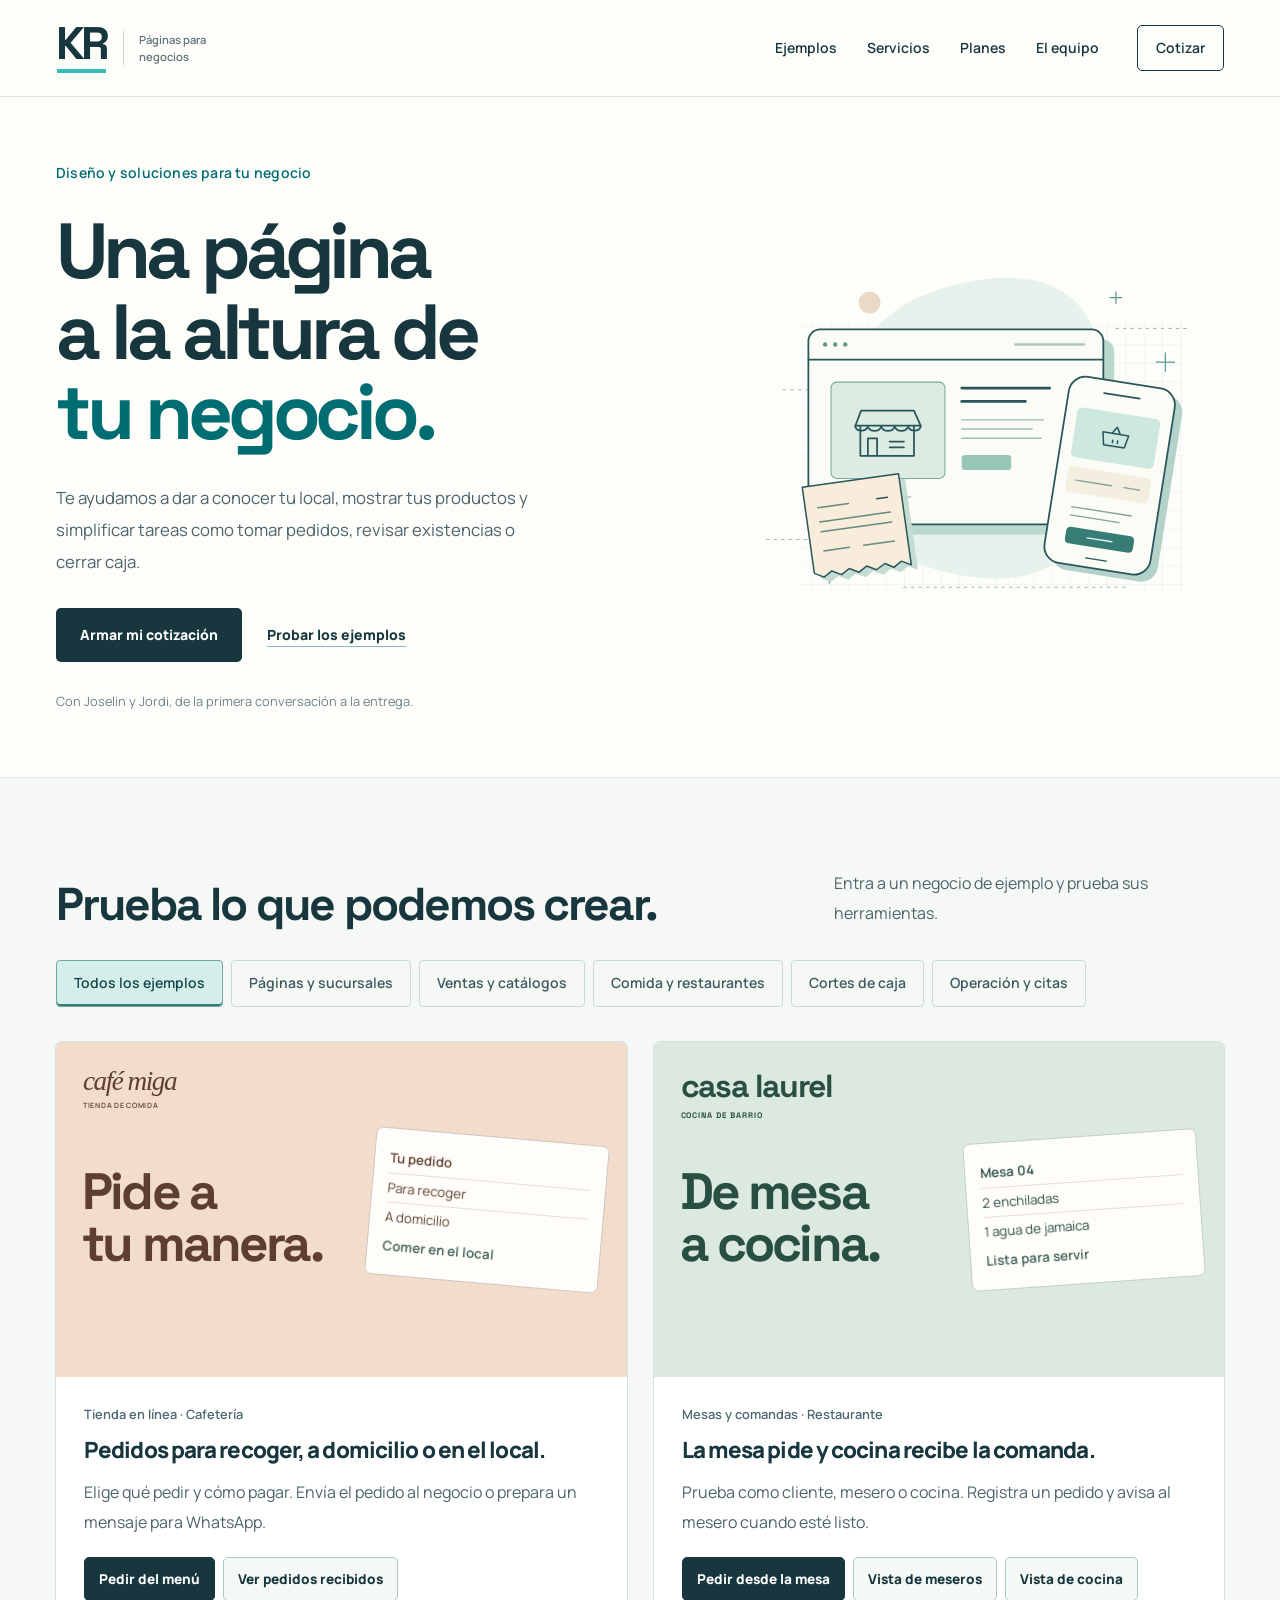
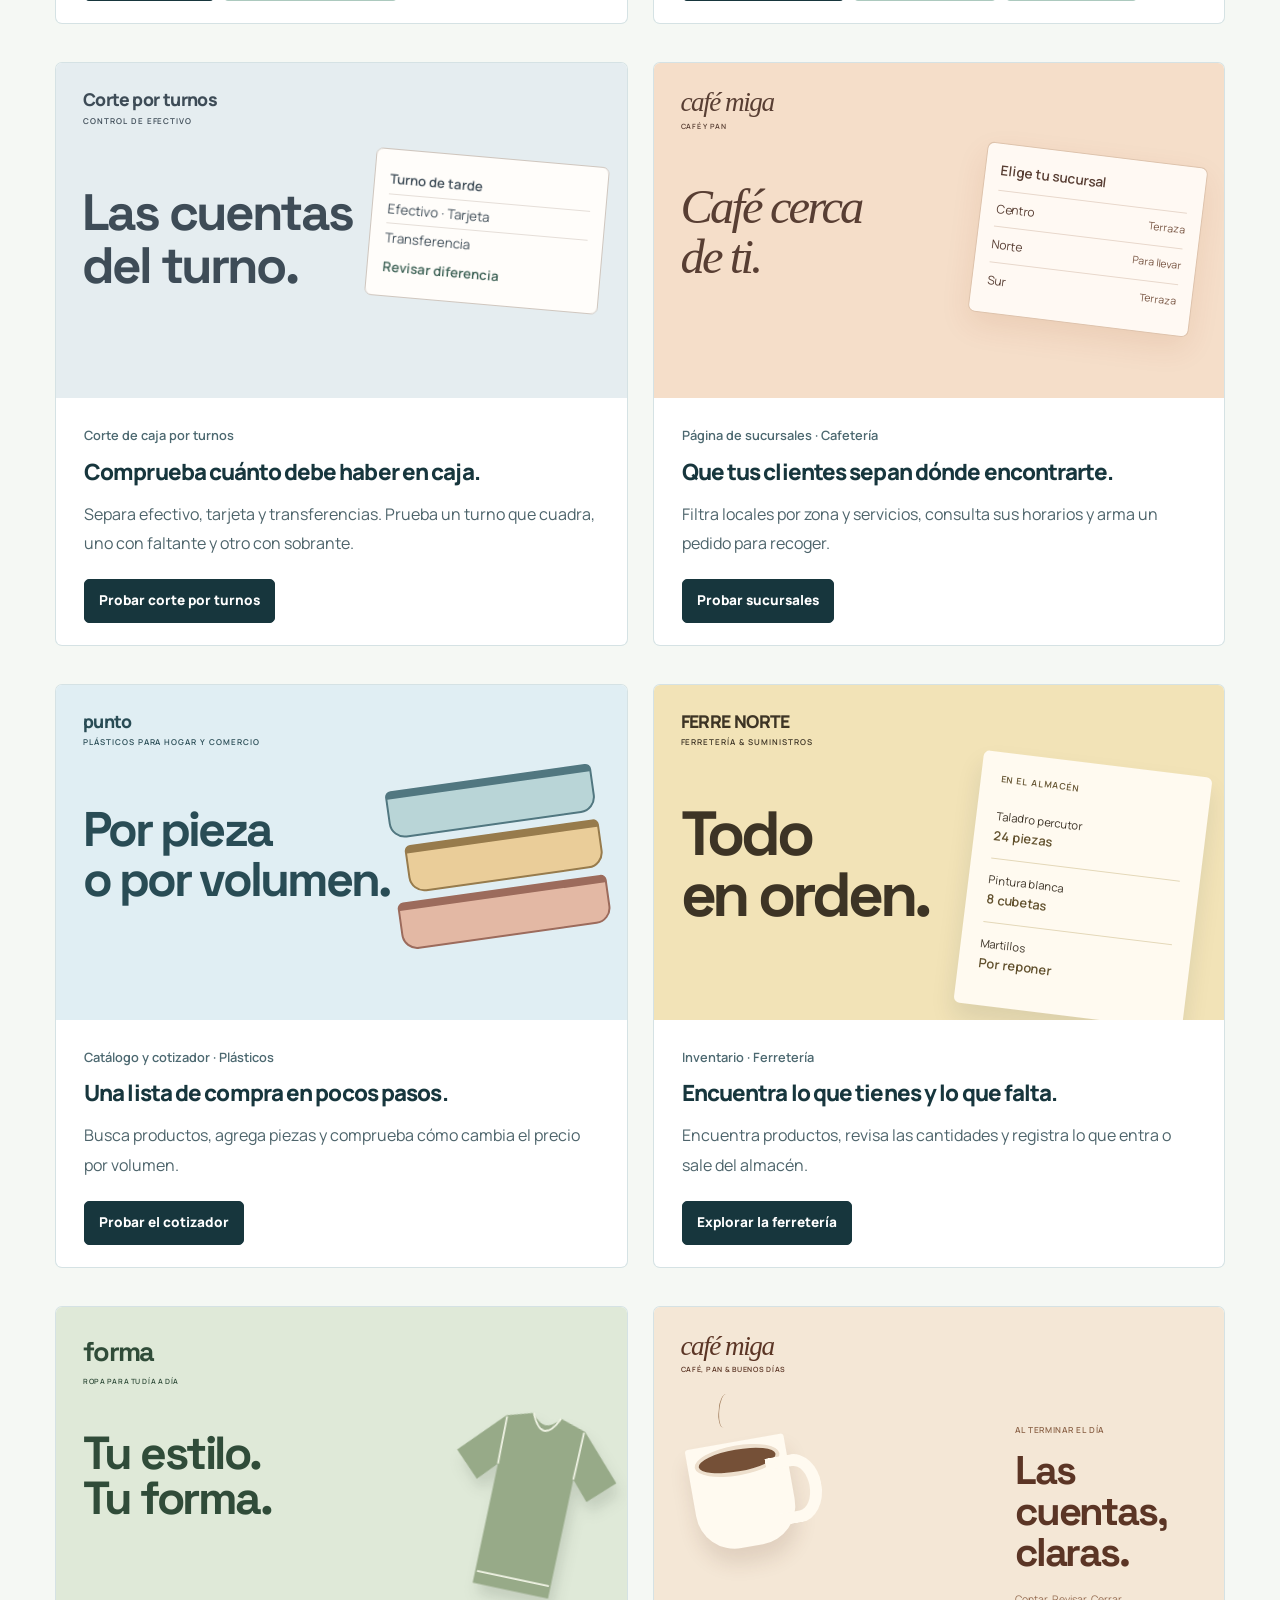
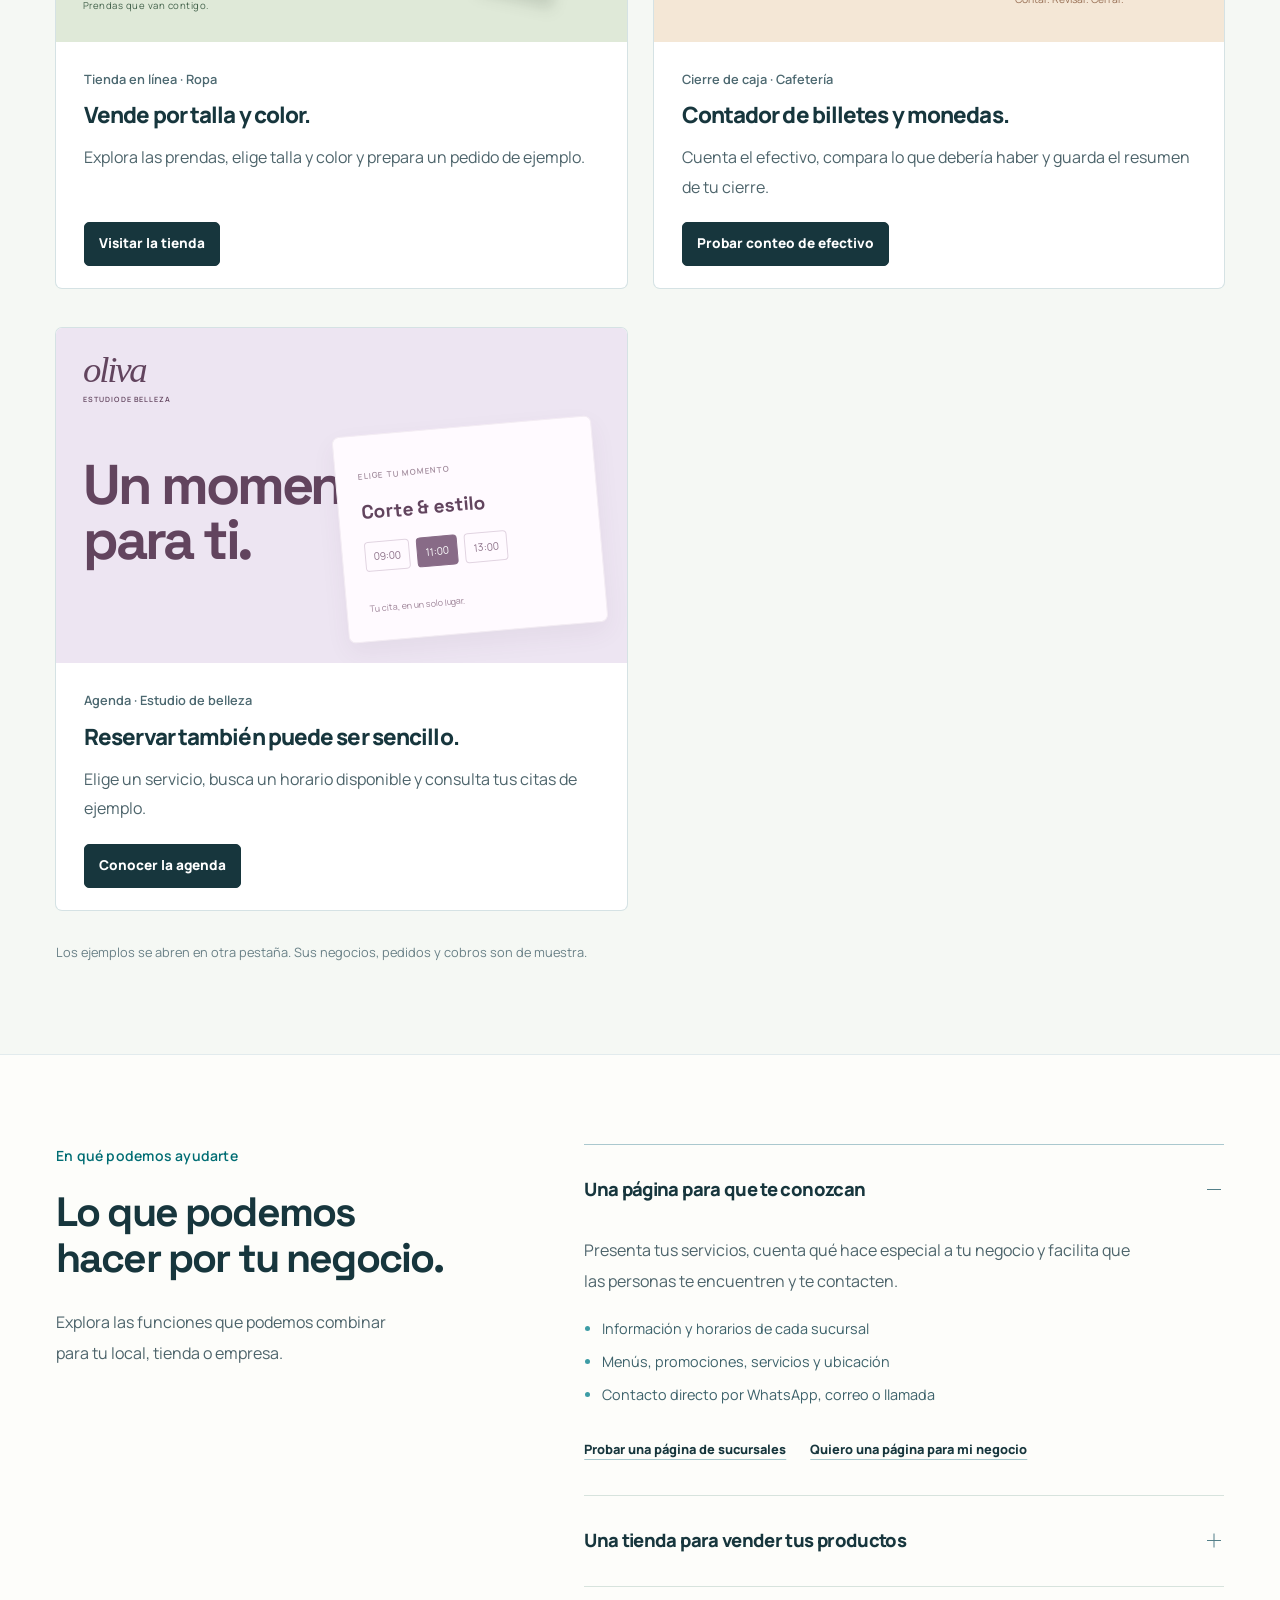
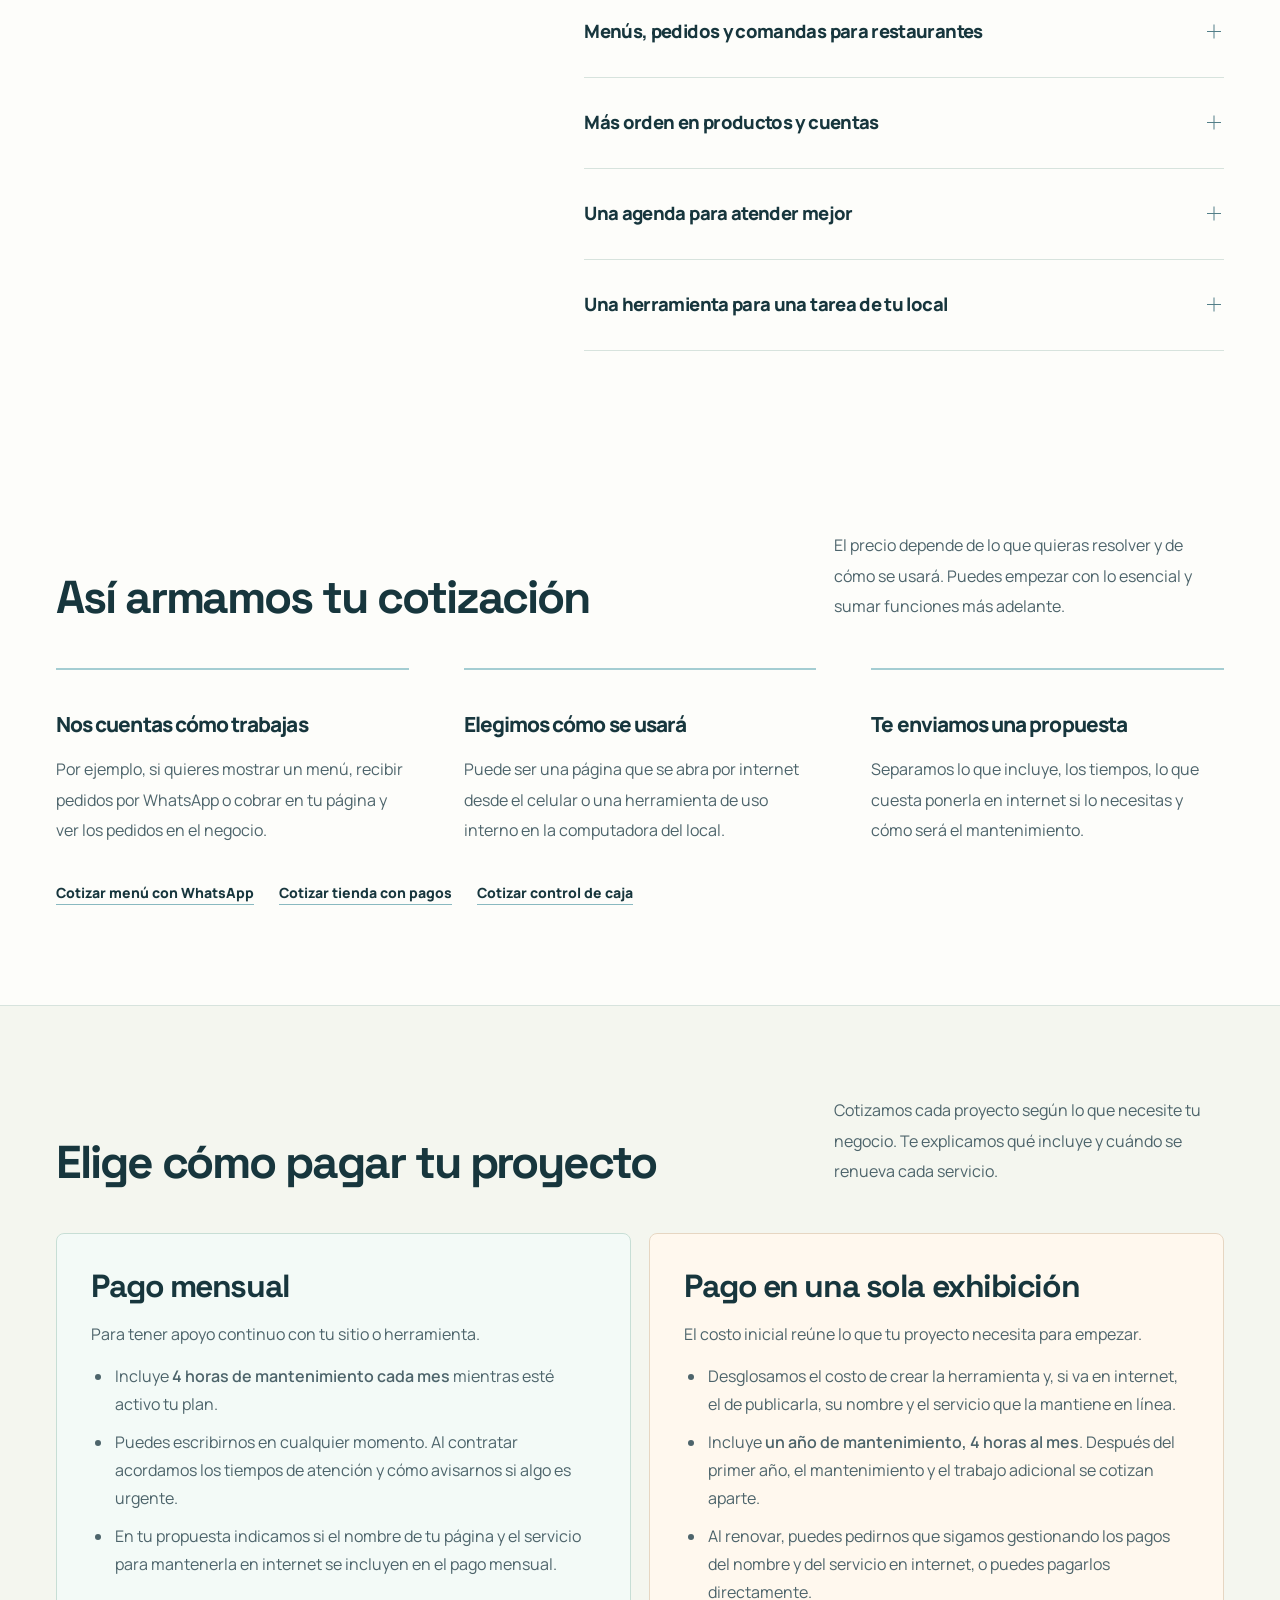
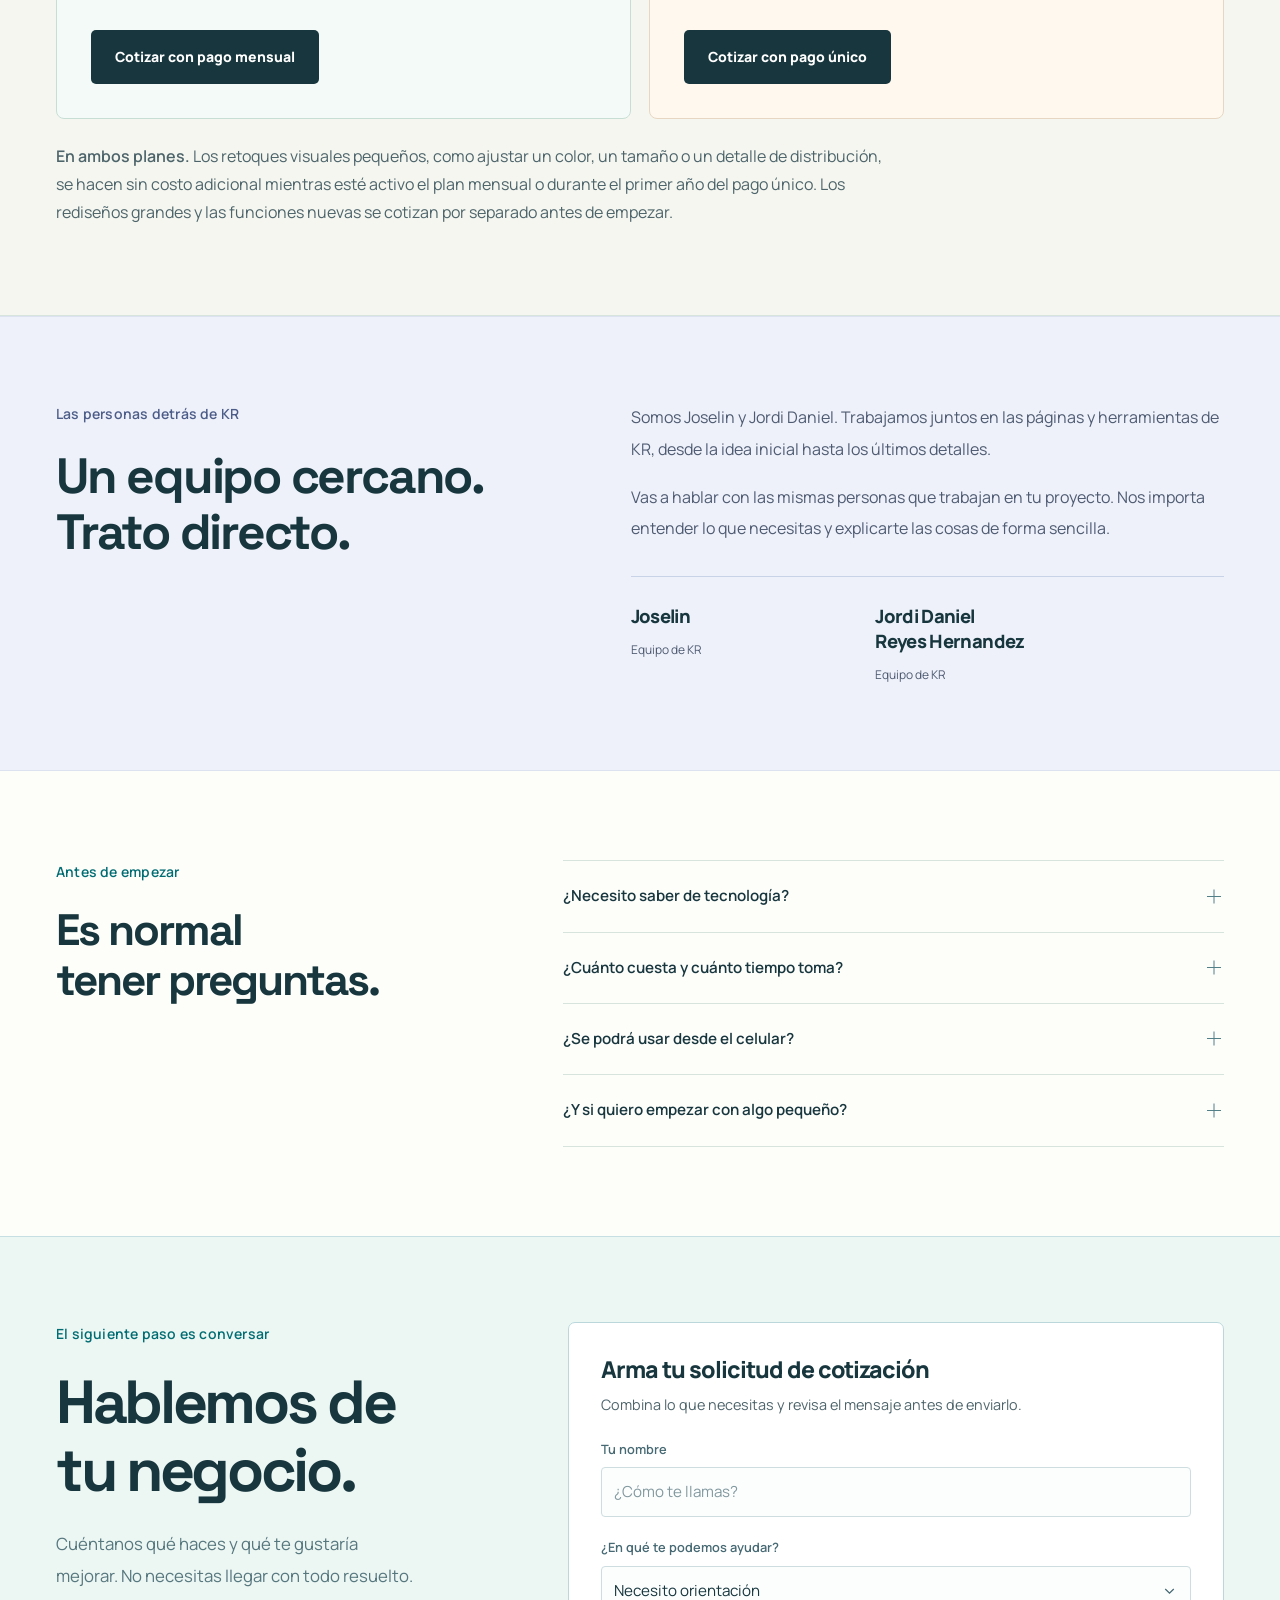
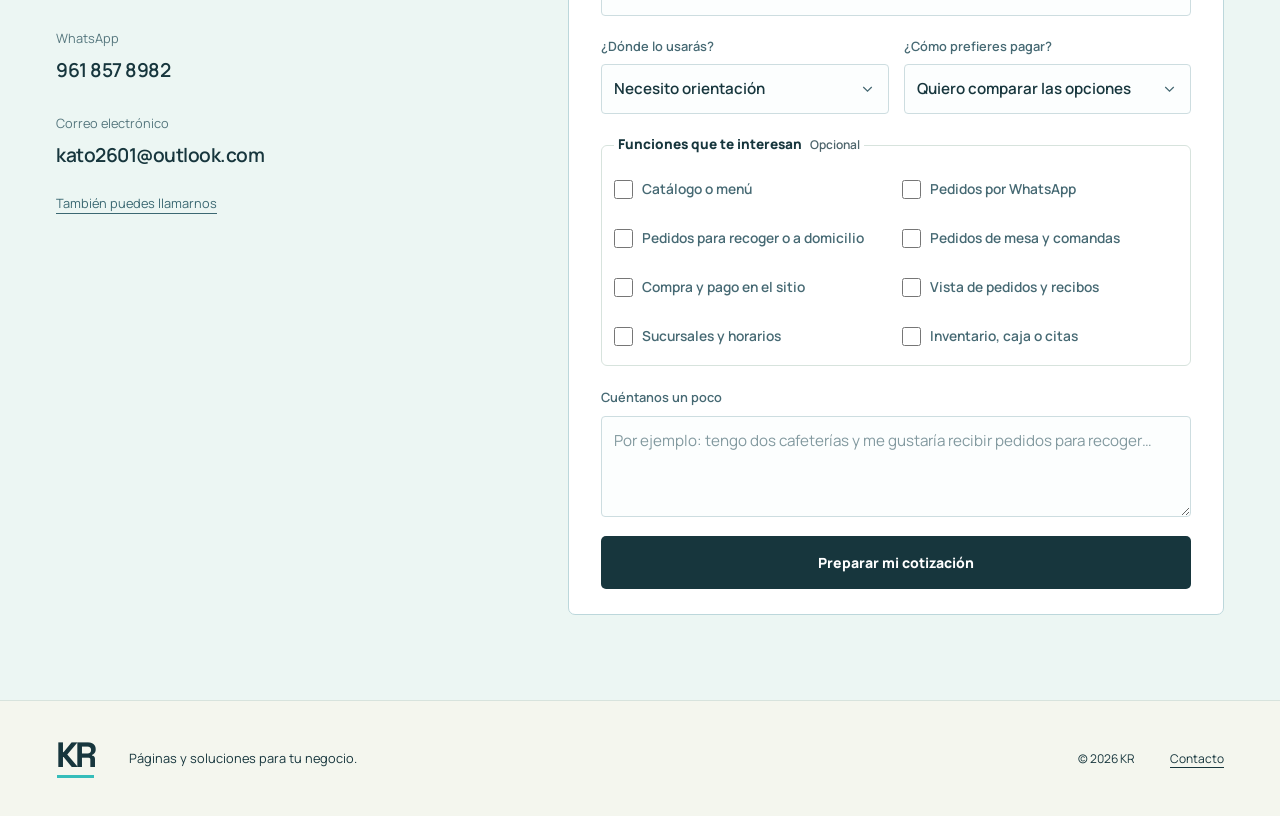
==== commit 2b12080e: "Ilustrar la portada y añadir pedidos de mesa y cocina" ====
--- a/index.html
+++ b/index.html
@@ -12,9 +12,9 @@
   <link rel="icon" type="image/svg+xml" href="assets/favicon.svg">
   <link rel="preload" href="assets/manrope-regular.ttf" as="font" type="font/ttf" crossorigin>
   <link rel="preload" href="assets/space-grotesk-bold.ttf" as="font" type="font/ttf" crossorigin>
-  <link rel="stylesheet" href="kr-estudio.css?v=8">
-  <link rel="stylesheet" href="kr-planes.css?v=1">
-  <script defer src="kr-estudio.js?v=8"></script>
+  <link rel="stylesheet" href="kr-estudio.css?v=9">
+  <link rel="stylesheet" href="kr-planes.css?v=2">
+  <script defer src="kr-estudio.js?v=9"></script>
 </head>
 <body>
   <a class="skip" href="#contenido">Ir al contenido</a>
@@ -36,49 +36,48 @@
         <div class="hero-actions"><a href="#cotizar" class="button primary">Armar mi cotización</a><a href="#en-accion" class="quiet-link">Probar los ejemplos</a></div>
         <p class="hero-personal">Con Joselin y Jordi, de la primera conversación a la entrega.</p>
       </div>
-      <div class="starting-point">
-        <div class="starting-heading"><h2>¿Qué quieres hacer más fácil?</h2></div>
-        <fieldset class="goal-options"><legend class="visually-hidden">Elige qué necesitas para tu negocio</legend>
-          <label class="goal-option"><input class="visually-hidden" type="radio" name="business-goal" value="branches" checked><span>Sucursales</span></label>
-          <label class="goal-option"><input class="visually-hidden" type="radio" name="business-goal" value="store"><span>Tienda en línea</span></label>
-          <label class="goal-option"><input class="visually-hidden" type="radio" name="business-goal" value="inventory"><span>Inventario</span></label>
-          <label class="goal-option"><input class="visually-hidden" type="radio" name="business-goal" value="cash"><span>Corte de caja</span></label>
-          <label class="goal-option"><input class="visually-hidden" type="radio" name="business-goal" value="booking"><span>Agenda de citas</span></label>
-        </fieldset>
-        <div class="recommendation-panel">
-          <div class="recommendation" aria-live="polite" aria-atomic="true"><h3 id="recommendation-title">Una página para tus sucursales.</h3><p id="recommendation-copy">Ayuda a tus clientes a elegir qué local visitar, consultar su horario o preparar un pedido.</p></div>
-          <a class="recommendation-link" id="recommendation-link" href="examples/sucursales.html" target="_blank" rel="noopener noreferrer"><span id="recommendation-label">Ver página de sucursales</span> <span class="recommendation-note">En otra pestaña</span></a>
-        </div>
+      <div class="hero-illustration">
+        <img src="assets/portada.svg" width="580" height="485" alt="Ilustración de una tienda en internet, un pedido en el celular y su recibo">
       </div>
     </section>
 
     <section class="examples-section section" id="en-accion" aria-labelledby="examples-title"><div class="container">
-      <div class="section-heading"><div><h2 id="examples-title">Prueba lo que podemos crear.</h2></div><p>Prueba un pedido, una cotización o un cierre de caja en páginas de negocios ficticios.</p></div>
-      <div class="example-filters" role="group" aria-label="Tipos de ejemplos"><button class="filter active" data-filter="all" aria-pressed="true">Todos los ejemplos</button><button class="filter" data-filter="presencia" aria-pressed="false">Páginas y sucursales</button><button class="filter" data-filter="comercio" aria-pressed="false">Ventas y catálogos</button><button class="filter" data-filter="caja" aria-pressed="false">Cortes de caja</button><button class="filter" data-filter="operacion" aria-pressed="false">Operación y citas</button></div>
+      <div class="section-heading"><div><h2 id="examples-title">Prueba lo que podemos crear.</h2></div><p>Entra a un negocio de ejemplo y prueba sus herramientas.</p></div>
+      <div class="example-filters" role="group" aria-label="Tipos de ejemplos"><button class="filter active" data-filter="all" aria-pressed="true">Todos los ejemplos</button><button class="filter" data-filter="presencia" aria-pressed="false">Páginas y sucursales</button><button class="filter" data-filter="comercio" aria-pressed="false">Ventas y catálogos</button><button class="filter" data-filter="restaurantes" aria-pressed="false">Comida y restaurantes</button><button class="filter" data-filter="caja" aria-pressed="false">Cortes de caja</button><button class="filter" data-filter="operacion" aria-pressed="false">Operación y citas</button></div>
       <div class="example-grid" id="example-grid">
-        <article class="example order-example" data-category="comercio">
-          <a class="project-art order-art" href="examples/pedidos.html" target="_blank" rel="noopener noreferrer" aria-label="Abrir menú y pedidos de Café Miga"><div class="project-brand coffee-brand">café miga<span>MENÚ Y PEDIDOS</span></div><div class="flow-phrase" aria-hidden="true">Pídelo.<br>Recógelo.</div><div class="flow-ticket" aria-hidden="true"><strong>Pedido del cliente</strong><span>2 cafés</span><span>1 pan de canela</span><b>Listo para recoger</b></div></a>
-          <div class="project-content"><span class="project-type">Menú, pedidos y recibos</span><h3>Del pedido del cliente al mostrador.</h3><p>Arma un pedido, elige cómo pagar y pásate a la vista del negocio para prepararlo y compartir el recibo.</p><a class="project-open" href="examples/pedidos.html" target="_blank" rel="noopener noreferrer">Probar pedidos <span>Abre en otra pestaña</span></a></div>
+        <article class="example order-example" data-category="comercio restaurantes">
+          <a class="project-art order-art" href="examples/pedidos.html#cliente" target="_blank" rel="noopener noreferrer" aria-label="Abrir la tienda de comida de Café Miga"><div class="project-brand coffee-brand">café miga<span>TIENDA DE COMIDA</span></div><div class="flow-phrase" aria-hidden="true">Pide a<br>tu manera.</div><div class="flow-ticket" aria-hidden="true"><strong>Tu pedido</strong><span>Para recoger</span><span>A domicilio</span><b>Comer en el local</b></div></a>
+          <div class="project-content">
+            <span class="project-type">Tienda en línea · Cafetería</span><h3>Pedidos para recoger, a domicilio o en el local.</h3><p>Elige qué pedir y cómo pagar. Envía el pedido al negocio o prepara un mensaje para WhatsApp.</p>
+            <div class="project-actions"><a class="project-open" href="examples/pedidos.html#cliente" target="_blank" rel="noopener noreferrer">Pedir del menú</a><a class="project-open project-secondary" href="examples/pedidos.html#negocio" target="_blank" rel="noopener noreferrer">Ver pedidos recibidos</a></div>
+          </div>
+        </article>
+        <article class="example restaurant-example" data-category="operacion restaurantes">
+          <a class="project-art restaurant-art" href="examples/restaurante.html#mesa" target="_blank" rel="noopener noreferrer" aria-label="Abrir los pedidos y comandas de Casa Laurel"><div class="project-brand restaurant-brand">casa laurel<span>COCINA DE BARRIO</span></div><div class="flow-phrase" aria-hidden="true">De mesa<br>a cocina.</div><div class="flow-ticket" aria-hidden="true"><strong>Mesa 04</strong><span>2 enchiladas</span><span>1 agua de jamaica</span><b>Lista para servir</b></div></a>
+          <div class="project-content">
+            <span class="project-type">Mesas y comandas · Restaurante</span><h3>La mesa pide y cocina recibe la comanda.</h3><p>Prueba como cliente, mesero o cocina. Registra un pedido y avisa al mesero cuando esté listo.</p>
+            <div class="project-actions"><a class="project-open" href="examples/restaurante.html#mesa" target="_blank" rel="noopener noreferrer">Pedir desde la mesa</a><a class="project-open project-secondary" href="examples/restaurante.html#meseros" target="_blank" rel="noopener noreferrer">Vista de meseros</a><a class="project-open project-secondary" href="examples/restaurante.html#cocina" target="_blank" rel="noopener noreferrer">Vista de cocina</a></div>
+          </div>
         </article>
         <article class="example cut-example" data-category="caja operacion">
           <a class="project-art cut-art" href="examples/cortes.html" target="_blank" rel="noopener noreferrer" aria-label="Abrir corte de caja por turnos"><div class="project-brand">Corte por turnos<span>CONTROL DE EFECTIVO</span></div><div class="flow-phrase" aria-hidden="true">Las cuentas<br>del turno.</div><div class="flow-ticket" aria-hidden="true"><strong>Turno de tarde</strong><span>Efectivo · Tarjeta</span><span>Transferencia</span><b>Revisar diferencia</b></div></a>
-          <div class="project-content"><span class="project-type">Corte de caja por turnos</span><h3>Comprueba cuánto debe haber en caja.</h3><p>Separa efectivo, tarjeta y transferencias. Prueba un turno que cuadra, uno con faltante y otro con sobrante.</p><a class="project-open" href="examples/cortes.html" target="_blank" rel="noopener noreferrer">Probar corte por turnos <span>Abre en otra pestaña</span></a></div>
+          <div class="project-content"><span class="project-type">Corte de caja por turnos</span><h3>Comprueba cuánto debe haber en caja.</h3><p>Separa efectivo, tarjeta y transferencias. Prueba un turno que cuadra, uno con faltante y otro con sobrante.</p><a class="project-open" href="examples/cortes.html" target="_blank" rel="noopener noreferrer">Probar corte por turnos</a></div>
         </article>
-        <article class="example branches-example" data-category="presencia">
+        <article class="example branches-example" data-category="presencia restaurantes">
           <a class="project-art branches-art" href="examples/sucursales.html" target="_blank" rel="noopener noreferrer" aria-label="Abrir página de sucursales de Café Miga"><div class="project-brand coffee-brand">café miga<span>CAFÉ Y PAN</span></div><div class="branches-phrase" aria-hidden="true">Café cerca<br>de ti.</div><div class="branch-ticket" aria-hidden="true"><b>Elige tu sucursal</b><span>Centro <i>Terraza</i></span><span>Norte <i>Para llevar</i></span><span>Sur <i>Terraza</i></span></div></a>
-          <div class="project-content"><span class="project-type">Página de sucursales · Cafetería</span><h3>Que tus clientes sepan dónde encontrarte.</h3><p>Filtra locales por zona y servicios, consulta sus horarios y arma un pedido para recoger.</p><a class="project-open" href="examples/sucursales.html" target="_blank" rel="noopener noreferrer">Probar sucursales <span>Abre en otra pestaña</span></a></div>
+          <div class="project-content"><span class="project-type">Página de sucursales · Cafetería</span><h3>Que tus clientes sepan dónde encontrarte.</h3><p>Filtra locales por zona y servicios, consulta sus horarios y arma un pedido para recoger.</p><a class="project-open" href="examples/sucursales.html" target="_blank" rel="noopener noreferrer">Probar sucursales</a></div>
         </article>
         <article class="example plastics-example" data-category="comercio">
           <a class="project-art plastics-art" href="examples/plasticos.html" target="_blank" rel="noopener noreferrer" aria-label="Abrir catálogo y cotizador de Plásticos Punto"><div class="project-brand">punto<span>PLÁSTICOS PARA HOGAR Y COMERCIO</span></div><div class="plastics-phrase" aria-hidden="true">Por pieza<br>o por volumen.</div><div class="plastics-stack" aria-hidden="true"><i></i><i></i><i></i></div></a>
-          <div class="project-content"><span class="project-type">Catálogo y cotizador · Plásticos</span><h3>Una lista de compra en pocos pasos.</h3><p>Busca productos, agrega piezas y comprueba cómo cambia el precio por volumen.</p><a class="project-open" href="examples/plasticos.html" target="_blank" rel="noopener noreferrer">Probar el cotizador <span>Abre en otra pestaña</span></a></div>
+          <div class="project-content"><span class="project-type">Catálogo y cotizador · Plásticos</span><h3>Una lista de compra en pocos pasos.</h3><p>Busca productos, agrega piezas y comprueba cómo cambia el precio por volumen.</p><a class="project-open" href="examples/plasticos.html" target="_blank" rel="noopener noreferrer">Probar el cotizador</a></div>
         </article>
 
-        <article class="example hardware-example" data-category="operacion"><a class="project-art hardware-art" href="examples/ferreteria.html" target="_blank" rel="noopener noreferrer" aria-label="Abrir ejemplo completo de Ferre Norte"><div class="project-brand">FERRE NORTE<span>FERRETERÍA & SUMINISTROS</span></div><span class="sample-tag">EJEMPLO</span><div class="hardware-wordmark" aria-hidden="true">Todo <br>en orden.</div><div class="hardware-paper" aria-hidden="true"><span>EN EL ALMACÉN</span><p>Taladro percutor <b>24 piezas</b></p><p>Pintura blanca <b>8 cubetas</b></p><p>Martillos <b>Por reponer</b></p></div></a><div class="project-content"><span class="project-type">Inventario · Ferretería</span><h3>Encuentra lo que tienes y lo que falta.</h3><p>Encuentra productos, revisa las cantidades y registra lo que entra o sale del almacén.</p><a class="project-open" href="examples/ferreteria.html" target="_blank" rel="noopener noreferrer">Explorar la ferretería <span>Abre en otra pestaña</span></a></div></article>
-        <article class="example fashion-example" data-category="comercio"><a class="project-art fashion-art" href="examples/moda.html" target="_blank" rel="noopener noreferrer" aria-label="Abrir ejemplo completo de Forma, tienda de ropa"><div class="project-brand fashion-brand">forma<span>ROPA PARA TU DÍA A DÍA</span></div><span class="sample-tag">EJEMPLO</span><div class="fashion-phrase" aria-hidden="true">Tu estilo. <br>Tu forma.</div><svg class="fashion-garment" viewBox="0 0 240 260" aria-hidden="true"><path d="m74 32 30-9q16 22 32 0l30 9 47 50-29 28-20-22v139H76V88l-20 22-29-28Z" fill="#c7cfb6"/><path d="M104 23q16 35 32 0M78 213h84M75 33l1 55M165 33l-1 55" fill="none" stroke="#f2f5e7" stroke-width="2"/></svg><span class="fashion-small" aria-hidden="true">Prendas que van contigo.</span></a><div class="project-content"><span class="project-type">Tienda en línea · Ropa</span><h3>Vende por talla y color.</h3><p>Explora las prendas, elige talla y color y prepara un pedido de ejemplo.</p><a class="project-open" href="examples/moda.html" target="_blank" rel="noopener noreferrer">Visitar la tienda <span>Abre en otra pestaña</span></a></div></article>
-        <article class="example coffee-example" data-category="caja operacion"><a class="project-art coffee-art" href="examples/caja.html" target="_blank" rel="noopener noreferrer" aria-label="Abrir ejemplo completo del cierre de caja de Café Miga"><div class="project-brand coffee-brand">café miga<span>CAFÉ, PAN & BUENOS DÍAS</span></div><span class="sample-tag">EJEMPLO</span><div class="coffee-cup" aria-hidden="true"><span></span></div><div class="coffee-card" aria-hidden="true"><span>AL TERMINAR EL DÍA</span><strong>Las cuentas, <br>claras.</strong><p>Contar. Revisar. Cerrar.</p></div></a><div class="project-content"><span class="project-type">Cierre de caja · Cafetería</span><h3>Contador de billetes y monedas.</h3><p>Cuenta el efectivo, compara lo que debería haber y guarda el resumen de tu cierre.</p><a class="project-open" href="examples/caja.html" target="_blank" rel="noopener noreferrer">Probar conteo de efectivo <span>Abre en otra pestaña</span></a></div></article>
-        <article class="example salon-example" data-category="operacion"><a class="project-art salon-art" href="examples/agenda.html" target="_blank" rel="noopener noreferrer" aria-label="Abrir ejemplo completo de Estudio Oliva, agenda de citas"><div class="project-brand salon-brand">oliva<span>ESTUDIO DE BELLEZA</span></div><span class="sample-tag">EJEMPLO</span><div class="salon-phrase" aria-hidden="true">Un momento <br>para ti.</div><div class="appointment-card" aria-hidden="true"><span>ELIGE TU MOMENTO</span><p>Corte & estilo</p><div><i>09:00</i><i class="chosen">11:00</i><i>13:00</i></div><b>Tu cita, en un solo lugar.</b></div></a><div class="project-content"><span class="project-type">Agenda · Estudio de belleza</span><h3>Reservar también puede ser sencillo.</h3><p>Elige un servicio, busca un horario disponible y consulta tus citas de ejemplo.</p><a class="project-open" href="examples/agenda.html" target="_blank" rel="noopener noreferrer">Conocer la agenda <span>Abre en otra pestaña</span></a></div></article>
+        <article class="example hardware-example" data-category="operacion"><a class="project-art hardware-art" href="examples/ferreteria.html" target="_blank" rel="noopener noreferrer" aria-label="Abrir ejemplo completo de Ferre Norte"><div class="project-brand">FERRE NORTE<span>FERRETERÍA & SUMINISTROS</span></div><span class="sample-tag">EJEMPLO</span><div class="hardware-wordmark" aria-hidden="true">Todo <br>en orden.</div><div class="hardware-paper" aria-hidden="true"><span>EN EL ALMACÉN</span><p>Taladro percutor <b>24 piezas</b></p><p>Pintura blanca <b>8 cubetas</b></p><p>Martillos <b>Por reponer</b></p></div></a><div class="project-content"><span class="project-type">Inventario · Ferretería</span><h3>Encuentra lo que tienes y lo que falta.</h3><p>Encuentra productos, revisa las cantidades y registra lo que entra o sale del almacén.</p><a class="project-open" href="examples/ferreteria.html" target="_blank" rel="noopener noreferrer">Explorar la ferretería</a></div></article>
+        <article class="example fashion-example" data-category="comercio"><a class="project-art fashion-art" href="examples/moda.html" target="_blank" rel="noopener noreferrer" aria-label="Abrir ejemplo completo de Forma, tienda de ropa"><div class="project-brand fashion-brand">forma<span>ROPA PARA TU DÍA A DÍA</span></div><span class="sample-tag">EJEMPLO</span><div class="fashion-phrase" aria-hidden="true">Tu estilo. <br>Tu forma.</div><svg class="fashion-garment" viewBox="0 0 240 260" aria-hidden="true"><path d="m74 32 30-9q16 22 32 0l30 9 47 50-29 28-20-22v139H76V88l-20 22-29-28Z" fill="#c7cfb6"/><path d="M104 23q16 35 32 0M78 213h84M75 33l1 55M165 33l-1 55" fill="none" stroke="#f2f5e7" stroke-width="2"/></svg><span class="fashion-small" aria-hidden="true">Prendas que van contigo.</span></a><div class="project-content"><span class="project-type">Tienda en línea · Ropa</span><h3>Vende por talla y color.</h3><p>Explora las prendas, elige talla y color y prepara un pedido de ejemplo.</p><a class="project-open" href="examples/moda.html" target="_blank" rel="noopener noreferrer">Visitar la tienda</a></div></article>
+        <article class="example coffee-example" data-category="caja operacion"><a class="project-art coffee-art" href="examples/caja.html" target="_blank" rel="noopener noreferrer" aria-label="Abrir ejemplo completo del cierre de caja de Café Miga"><div class="project-brand coffee-brand">café miga<span>CAFÉ, PAN & BUENOS DÍAS</span></div><span class="sample-tag">EJEMPLO</span><div class="coffee-cup" aria-hidden="true"><span></span></div><div class="coffee-card" aria-hidden="true"><span>AL TERMINAR EL DÍA</span><strong>Las cuentas, <br>claras.</strong><p>Contar. Revisar. Cerrar.</p></div></a><div class="project-content"><span class="project-type">Cierre de caja · Cafetería</span><h3>Contador de billetes y monedas.</h3><p>Cuenta el efectivo, compara lo que debería haber y guarda el resumen de tu cierre.</p><a class="project-open" href="examples/caja.html" target="_blank" rel="noopener noreferrer">Probar conteo de efectivo</a></div></article>
+        <article class="example salon-example" data-category="operacion"><a class="project-art salon-art" href="examples/agenda.html" target="_blank" rel="noopener noreferrer" aria-label="Abrir ejemplo completo de Estudio Oliva, agenda de citas"><div class="project-brand salon-brand">oliva<span>ESTUDIO DE BELLEZA</span></div><span class="sample-tag">EJEMPLO</span><div class="salon-phrase" aria-hidden="true">Un momento <br>para ti.</div><div class="appointment-card" aria-hidden="true"><span>ELIGE TU MOMENTO</span><p>Corte & estilo</p><div><i>09:00</i><i class="chosen">11:00</i><i>13:00</i></div><b>Tu cita, en un solo lugar.</b></div></a><div class="project-content"><span class="project-type">Agenda · Estudio de belleza</span><h3>Reservar también puede ser sencillo.</h3><p>Elige un servicio, busca un horario disponible y consulta tus citas de ejemplo.</p><a class="project-open" href="examples/agenda.html" target="_blank" rel="noopener noreferrer">Conocer la agenda</a></div></article>
       </div>
-      <p class="examples-note">Los datos, pedidos y reservas son de muestra. Podemos adaptar el diseño y las funciones al giro de tu negocio.</p>
+      <p class="examples-note">Los ejemplos se abren en otra pestaña. Sus negocios, pedidos y cobros son de muestra.</p>
       <p class="visually-hidden" id="filter-status" role="status"></p>
     </div></section>
 
@@ -87,6 +86,13 @@
       <div class="service-list">
         <details class="service" open><summary><span>Una página para que te conozcan</span><span class="expand-icon" aria-hidden="true"></span></summary><div class="service-content"><p>Presenta tus servicios, cuenta qué hace especial a tu negocio y facilita que las personas te encuentren y te contacten.</p><ul><li>Información y horarios de cada sucursal</li><li>Menús, promociones, servicios y ubicación</li><li>Contacto directo por WhatsApp, correo o llamada</li></ul><div class="service-links"><a href="examples/sucursales.html" target="_blank" rel="noopener noreferrer">Probar una página de sucursales</a><a href="#contacto" data-interest="Dar a conocer mi negocio">Quiero una página para mi negocio</a></div></div></details>
         <details class="service"><summary><span>Una tienda para vender tus productos</span><span class="expand-icon" aria-hidden="true"></span></summary><div class="service-content"><p>Ayuda a tus clientes a ver lo que vendes y elegir con tranquilidad. Podemos preparar un menú para recibir pedidos por WhatsApp o una tienda donde el cliente haga su compra y el negocio vea el pedido en su propia pantalla.</p><ul><li>Productos ordenados por categoría</li><li>Opciones como talla, color o presentación</li><li>Pago en el sitio, transferencia o pago directo al negocio</li><li>Estado de cada pedido y recibo para compartir por WhatsApp</li></ul><div class="service-links"><a href="examples/moda.html" target="_blank" rel="noopener noreferrer">Probar tienda de ropa</a><a href="examples/pedidos.html" target="_blank" rel="noopener noreferrer">Probar menú, pedidos y recibos</a><a href="examples/plasticos.html" target="_blank" rel="noopener noreferrer">Probar catálogo y cotizador</a></div></div></details>
+        <details class="service">
+          <summary><span>Menús, pedidos y comandas para restaurantes</span><span class="expand-icon" aria-hidden="true"></span></summary>
+          <div class="service-content"><p>Tú decides cómo quieres trabajar. Puedes empezar con un menú que arme pedidos por WhatsApp o tener una tienda que reciba pedidos y pagos directamente. Si tienes mesas, tus clientes pueden pedir desde su celular o con un mesero, y cocina recibe la comanda.</p>
+            <ul><li>Pedidos para recoger, a domicilio o para comer en el local</li><li>Pago en la página, acordado por WhatsApp o directo en el negocio</li><li>Meseros que reciben pedidos de mesa y avisos de cocina</li></ul>
+            <div class="service-links"><a href="examples/pedidos.html#cliente" target="_blank" rel="noopener noreferrer">Probar tienda de comida</a><a href="examples/restaurante.html#meseros" target="_blank" rel="noopener noreferrer">Probar comandas</a><a href="#cotizar" data-interest="Organizar pedidos y comandas">Cotizar para mi restaurante</a></div>
+          </div>
+        </details>
         <details class="service"><summary><span>Más orden en productos y cuentas</span><span class="expand-icon" aria-hidden="true"></span></summary><div class="service-content"><p>Consulta cuántos productos tienes, registra lo que entra o sale y revisa el efectivo al terminar el día.</p><ul><li>Existencias y productos que hacen falta</li><li>Registro de entradas y salidas</li><li>Conteo de billetes, monedas y diferencias de caja</li></ul><div class="service-links"><a href="examples/ferreteria.html" target="_blank" rel="noopener noreferrer">Ver ejemplo de inventario</a><a href="examples/caja.html" target="_blank" rel="noopener noreferrer">Probar contador de efectivo</a><a href="examples/cortes.html" target="_blank" rel="noopener noreferrer">Probar cortes por turnos</a></div></div></details>
         <details class="service"><summary><span>Una agenda para atender mejor</span><span class="expand-icon" aria-hidden="true"></span></summary><div class="service-content"><p>Reúne tus servicios y horarios disponibles en una sola página. Tus clientes podrán elegir una cita y tú tendrás una vista más clara de tus reservas.</p><ul><li>Servicios y horarios fáciles de consultar</li><li>Reservas organizadas en un mismo lugar</li><li>Una experiencia cómoda desde el celular</li></ul><a href="examples/agenda.html" target="_blank" rel="noopener noreferrer">Conocer un ejemplo de agenda</a></div></details>
         <details class="service"><summary><span>Una herramienta para una tarea de tu local</span><span class="expand-icon" aria-hidden="true"></span></summary><div class="service-content"><p>Si hoy repartes información entre mensajes, papel y hojas de cálculo, podemos reunir lo que usa tu equipo en una pantalla.</p><ul><li>Seguimiento de pedidos y entregas</li><li>Solicitudes y cotizaciones con los datos que necesitas</li><li>Resúmenes por sucursal o por turno</li></ul><a href="#contacto" data-interest="Otra idea para mi negocio">Platicar sobre mi idea</a></div></details>
@@ -112,7 +118,7 @@
 
     <section class="faq container section" aria-labelledby="faq-title"><div><p class="section-label">Antes de empezar</p><h2 id="faq-title">Es normal <br>tener preguntas.</h2></div><div class="faq-list"><details><summary>¿Necesito saber de tecnología?<span class="expand-icon" aria-hidden="true"></span></summary><p>No. Puedes contarnos cómo trabajas hoy y qué quieres mejorar. Te explicaremos las opciones con palabras claras para que decidas con tranquilidad.</p></details><details><summary>¿Cuánto cuesta y cuánto tiempo toma?<span class="expand-icon" aria-hidden="true"></span></summary><p>Depende de lo que necesite tu negocio. Primero conversamos y después te damos una propuesta con lo que incluye, el costo y los tiempos. Así sabrás qué estás contratando antes de empezar.</p></details><details><summary>¿Se podrá usar desde el celular?<span class="expand-icon" aria-hidden="true"></span></summary><p>Depende de cómo quieras usarla. Si la publicamos en internet, cuidamos que se vea y funcione bien en celulares, tabletas y computadoras. Si la hacemos para trabajar sólo desde una computadora del negocio, se usa en ese equipo. Si después quieres consultarla desde el celular o desde otra sucursal, podemos incluirlo en la propuesta.</p></details><details><summary>¿Y si quiero empezar con algo pequeño?<span class="expand-icon" aria-hidden="true"></span></summary><p>Podemos comenzar por lo que te resulte más útil y planear otras mejoras para después. La propuesta se ajusta a tus prioridades y a lo que buscas resolver.</p></details></div></section>
 
-    <section class="contact-section" id="contacto" aria-labelledby="contact-title"><div class="container contact-layout"><div class="contact-copy"><p class="section-label">El siguiente paso es conversar</p><h2 id="contact-title">Hablemos de <br>tu negocio.</h2><p>Cuéntanos qué haces y qué te gustaría mejorar. No necesitas llegar con todo resuelto.</p><div class="contact-direct"><a href="https://wa.me/529618578982" target="_blank" rel="noopener noreferrer"><span>WhatsApp</span><strong>961 857 8982</strong></a><a href="mailto:kato2601@outlook.com"><span>Correo electrónico</span><strong>kato2601@outlook.com</strong></a><a class="call-link" href="tel:+529618578982">También puedes llamarnos</a></div></div><form class="contact-form" id="contact-form"><div id="cotizar"><h3>Arma tu solicitud de cotización</h3><p>Combina lo que necesitas y revisa el mensaje antes de enviarlo.</p></div><label for="contact-name">Tu nombre</label><input id="contact-name" name="name" autocomplete="name" maxlength="80" placeholder="¿Cómo te llamas?" required><label for="contact-service">¿En qué te podemos ayudar?</label><select id="contact-service" name="service"><option>Necesito orientación</option><option>Dar a conocer mi negocio</option><option>Dar a conocer mis sucursales</option><option>Ofrecer un catálogo con cotizaciones</option><option>Vender mis productos</option><option>Recibir pedidos de un menú por WhatsApp</option><option>Vender y cobrar en mi página</option><option>Organizar mi inventario</option><option>Llevar mejor mis cuentas</option><option>Administrar mis citas</option><option>Otra idea para mi negocio</option></select>
+    <section class="contact-section" id="contacto" aria-labelledby="contact-title"><div class="container contact-layout"><div class="contact-copy"><p class="section-label">El siguiente paso es conversar</p><h2 id="contact-title">Hablemos de <br>tu negocio.</h2><p>Cuéntanos qué haces y qué te gustaría mejorar. No necesitas llegar con todo resuelto.</p><div class="contact-direct"><a href="https://wa.me/529618578982" target="_blank" rel="noopener noreferrer"><span>WhatsApp</span><strong>961 857 8982</strong></a><a href="mailto:kato2601@outlook.com"><span>Correo electrónico</span><strong>kato2601@outlook.com</strong></a><a class="call-link" href="tel:+529618578982">También puedes llamarnos</a></div></div><form class="contact-form" id="contact-form"><div id="cotizar"><h3>Arma tu solicitud de cotización</h3><p>Combina lo que necesitas y revisa el mensaje antes de enviarlo.</p></div><label for="contact-name">Tu nombre</label><input id="contact-name" name="name" autocomplete="name" maxlength="80" placeholder="¿Cómo te llamas?" required><label for="contact-service">¿En qué te podemos ayudar?</label><select id="contact-service" name="service"><option>Necesito orientación</option><option>Dar a conocer mi negocio</option><option>Dar a conocer mis sucursales</option><option>Ofrecer un catálogo con cotizaciones</option><option>Vender mis productos</option><option>Recibir pedidos de un menú por WhatsApp</option><option>Organizar pedidos y comandas</option><option>Vender y cobrar en mi página</option><option>Organizar mi inventario</option><option>Llevar mejor mis cuentas</option><option>Administrar mis citas</option><option>Otra idea para mi negocio</option></select>
       <div class="quote-form-row">
         <label for="contact-use">¿Dónde lo usarás?<select id="contact-use" name="use"><option>Necesito orientación</option><option>En internet, desde el celular o la computadora</option><option>Sólo en la computadora de mi negocio</option><option>En varios locales o sucursales</option></select></label>
         <label for="contact-plan">¿Cómo prefieres pagar?<select id="contact-plan" name="plan"><option value="">Quiero comparar las opciones</option><option value="monthly">Pago mensual</option><option value="once">Pago en una sola exhibición</option></select></label>
@@ -120,6 +126,8 @@
       <fieldset class="quote-features"><legend>Funciones que te interesan <span>Opcional</span></legend>
         <label><input type="checkbox" name="feature" value="Catálogo o menú">Catálogo o menú</label>
         <label><input type="checkbox" name="feature" value="Pedidos por WhatsApp">Pedidos por WhatsApp</label>
+        <label><input type="checkbox" name="feature" value="Pedidos para recoger o a domicilio">Pedidos para recoger o a domicilio</label>
+        <label><input type="checkbox" name="feature" value="Pedidos de mesa y comandas para cocina">Pedidos de mesa y comandas</label>
         <label><input type="checkbox" name="feature" value="Compra y pago en el sitio">Compra y pago en el sitio</label>
         <label><input type="checkbox" name="feature" value="Vista de pedidos y recibos">Vista de pedidos y recibos</label>
         <label><input type="checkbox" name="feature" value="Sucursales y horarios">Sucursales y horarios</label>
--- a/kr-estudio.css
+++ b/kr-estudio.css
@@ -84,87 +84,3 @@
   .branch-ticket { padding:8px; min-width:105px; right:9px; }
   .plastics-stack { width:33%; right:10px; }
 }
-
-.starting-point {
-  width:100%;
-  max-width:520px;
-  min-width:0;
-}
-.starting-heading h2 {
-  font-size:clamp(1.45rem, 2.4vw, 1.8rem);
-  line-height:1.18;
-  letter-spacing:-.04em;
-}
-.goal-options {
-  display:flex;
-  flex-wrap:wrap;
-  gap:8px;
-  min-inline-size:0;
-  max-inline-size:430px;
-  margin:16px 0 20px;
-  padding:0;
-  border:0;
-}
-.goal-option {
-  position:relative;
-  display:inline-flex;
-  align-items:center;
-  min-height:44px;
-  padding:7px 14px;
-  border:1px solid #c2d6d0;
-  border-radius:999px;
-  color:var(--muted);
-  cursor:pointer;
-  font-size:.875rem;
-  font-weight:700;
-  touch-action:manipulation;
-  transition:background .2s, border-color .2s, color .2s;
-}
-.goal-option:hover {
-  border-color:#72a7a0;
-  background:#f1f7f4;
-}
-.goal-option:has(input:checked) {
-  border-color:#72a7a0;
-  background:#d4eeea;
-  box-shadow:inset 0 -2px 0 #387d77;
-  color:#15484a;
-}
-.goal-option:has(input:focus-visible) {
-  outline:2px solid var(--focus);
-  outline-offset:3px;
-}
-.recommendation-panel {
-  border-inline-start:3px solid #72a7a0;
-  border-radius:0 8px 8px 0;
-  padding:clamp(15px, 2vw, 22px) clamp(16px, 2vw, 24px) 8px;
-  background:#eff6f2;
-}
-.recommendation h3 {
-  margin:0 0 5px;
-  font-size:1.08rem;
-  line-height:1.4;
-  letter-spacing:-.02em;
-}
-.recommendation p {
-  margin:0;
-  color:var(--muted);
-  font-size:.9rem;
-  line-height:1.6;
-}
-.recommendation.changed { animation:content-in .25s ease; }
-.recommendation-link {
-  display:inline-flex;
-  flex-wrap:wrap;
-  align-items:center;
-  align-content:center;
-  gap:2px 12px;
-  min-height:44px;
-  margin-top:2px;
-  color:var(--teal);
-  font-size:.875rem;
-  font-weight:800;
-}
-#recommendation-label { text-decoration:underline; text-underline-offset:3px; }
-.recommendation-link:hover #recommendation-label { text-decoration-thickness:2px; }
-.recommendation-note { color:var(--muted); font-size:.75rem; font-weight:400; }
--- a/kr-planes.css
+++ b/kr-planes.css
@@ -1,8 +1,13 @@
-.starting-heading h2 { margin-top:0; }
 .hero { padding-block:clamp(38px,5vw,68px); }
+.hero-illustration { min-width:0; width:min(100%,550px); margin-inline:auto; }
+.hero-illustration img { display:block; width:100%; height:auto; animation:kr-scroll-in .65s ease-out both; }
 .section { padding-block:clamp(50px,7vw,98px); }
 .filter { touch-action:manipulation; }
 .order-art { color:#5e3e2f; background:#f2dccb; }
+.restaurant-art { color:#294f43; background:#dce9df; }
+.restaurant-brand { font:700 clamp(1.45rem,3vw,2rem)/1.1 Space,sans-serif; letter-spacing:-.05em; }
+.restaurant-art .flow-ticket { border-color:#bfd1c7; transform:rotate(-4deg); }
+.restaurant-art:hover .flow-ticket { transform:translateY(-3px) rotate(-2deg); }
 .cut-art { color:#3e4c57; background:#e5edf0; }
 .flow-phrase { position:absolute; z-index:2; top:37%; left:26px; font:700 clamp(1.85rem,4vw,3.45rem)/1.03 Space; letter-spacing:-.055em; }
 .flow-ticket { position:absolute; right:23px; top:28%; width:41%; background:#fffdfa; padding:15px; border:1px solid #cfc6be; border-radius:7px; transform:rotate(5deg); transition:transform .25s; }
@@ -10,6 +15,26 @@
 .flow-ticket strong,.flow-ticket span,.flow-ticket b { display:block; font-size:.83rem; line-height:1.4; padding:5px 0; }
 .flow-ticket span { border-top:1px solid #e5ded8; }
 .flow-ticket b { color:#395e52; }
+.project-actions { display:flex; flex-wrap:wrap; gap:8px; margin-top:auto; }
+.project-open {
+  display:inline-flex;
+  align-self:flex-start;
+  justify-content:center;
+  min-height:44px;
+  padding:9px 14px;
+  border:1px solid var(--ink);
+  border-radius:5px;
+  background:var(--ink);
+  color:#fff;
+  text-align:center;
+  text-decoration:none;
+  font-size:.85rem;
+  line-height:1.45;
+  transition:background .2s,border-color .2s;
+}
+.project-open:hover { color:#fff; background:var(--teal); border-color:var(--teal); }
+.project-open.project-secondary { background:#f4f9f6; color:var(--ink); border-color:#acc9be; }
+.project-open.project-secondary:hover { background:#dceee7; border-color:#739e92; }
 .quote-paths { display:flex; flex-wrap:wrap; gap:0 25px; margin-top:25px; }
 .plans-section { background:#f4f6ef; border-block:1px solid var(--line); }
 .plan-grid { display:grid; grid-template-columns:repeat(2,minmax(0,1fr)); gap:18px; }
@@ -39,6 +64,7 @@
 .scroll-enter:focus-within { animation:none; }
 @keyframes kr-scroll-in { from { opacity:.35; transform:translateY(15px); } to { opacity:1; transform:none; } }
 @media(max-width:740px) {
+  .hero-illustration { width:min(100%,465px); }
   .plan-grid,.contact-layout,.quote-form-row { grid-template-columns:1fr; }
   .quote-form-row { gap:0; }
   .menu-button,.filter,.project-open { min-height:44px; }
@@ -51,5 +77,5 @@
   .flow-ticket strong,.flow-ticket span,.flow-ticket b { font-size:.68rem; }
 }
 @media(prefers-reduced-motion:reduce) {
-  .scroll-enter { animation:none; }
+  .scroll-enter,.hero-illustration img { animation:none; }
 }
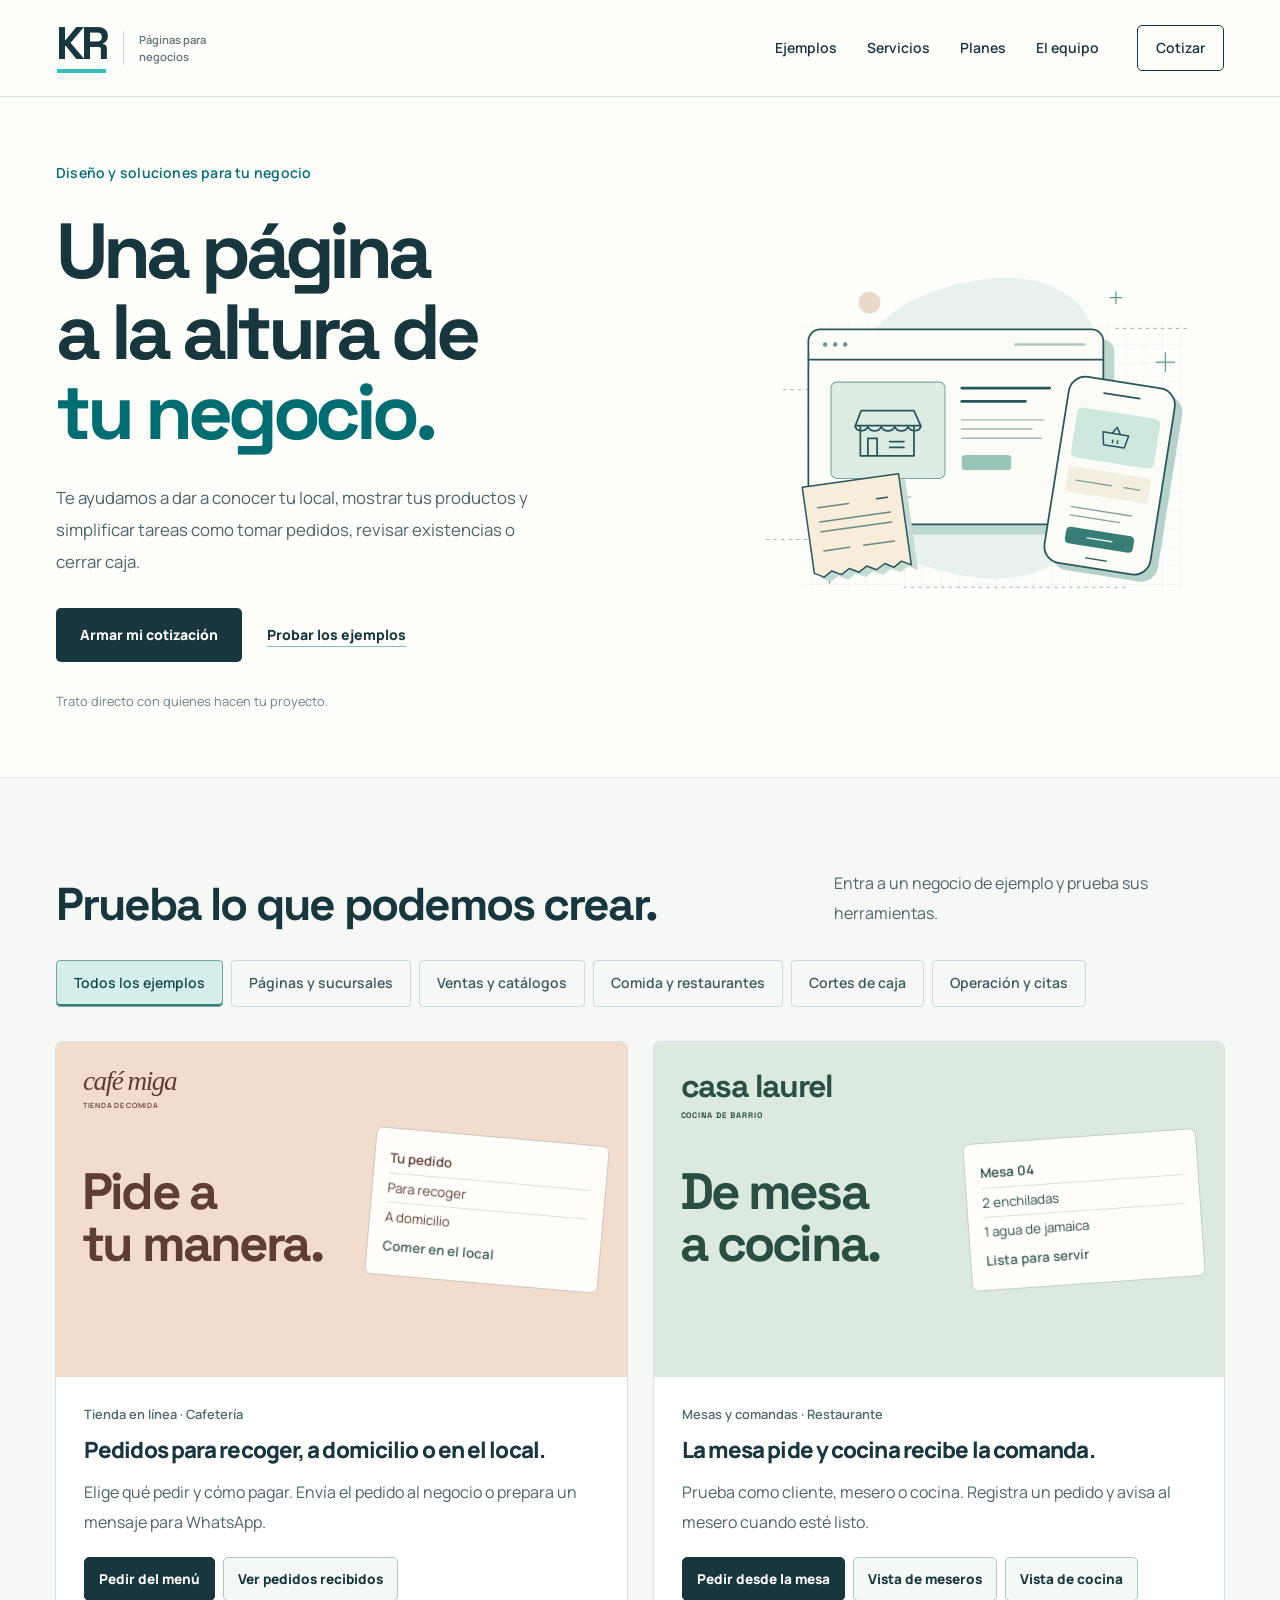
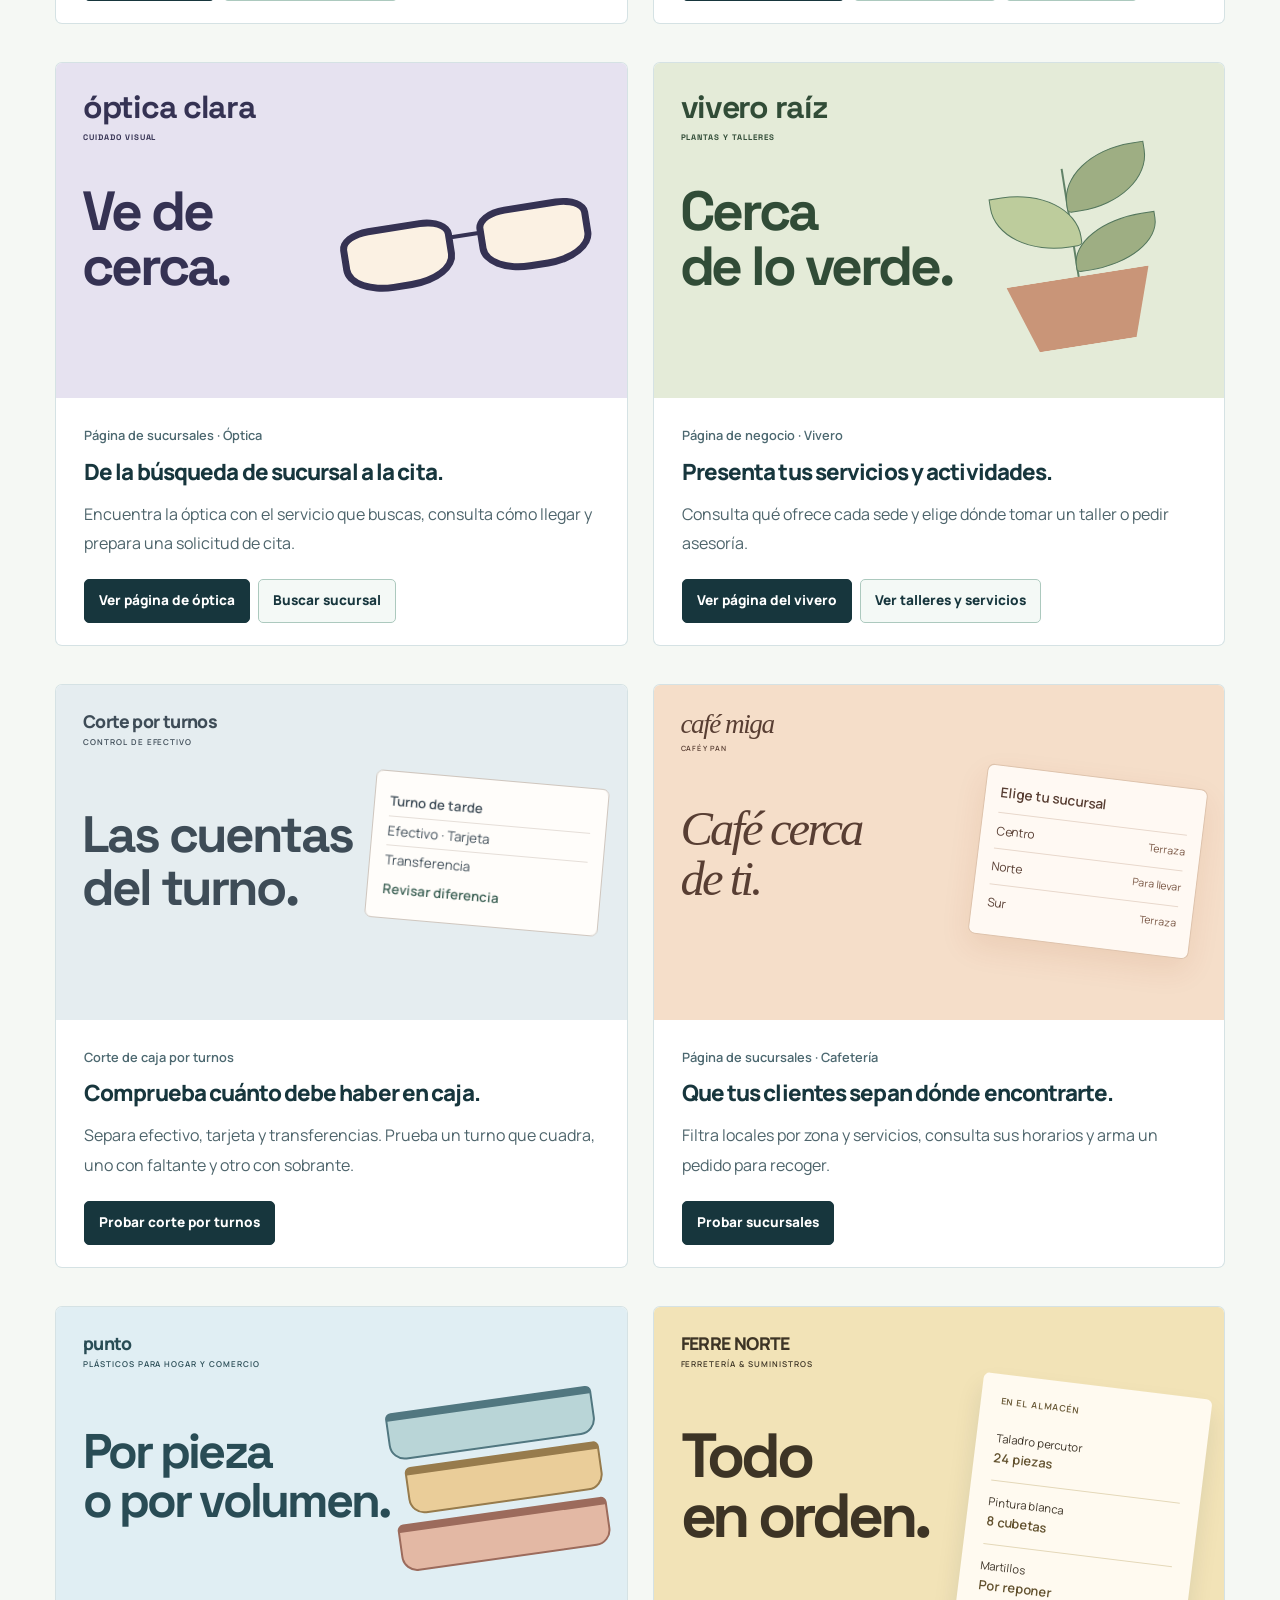
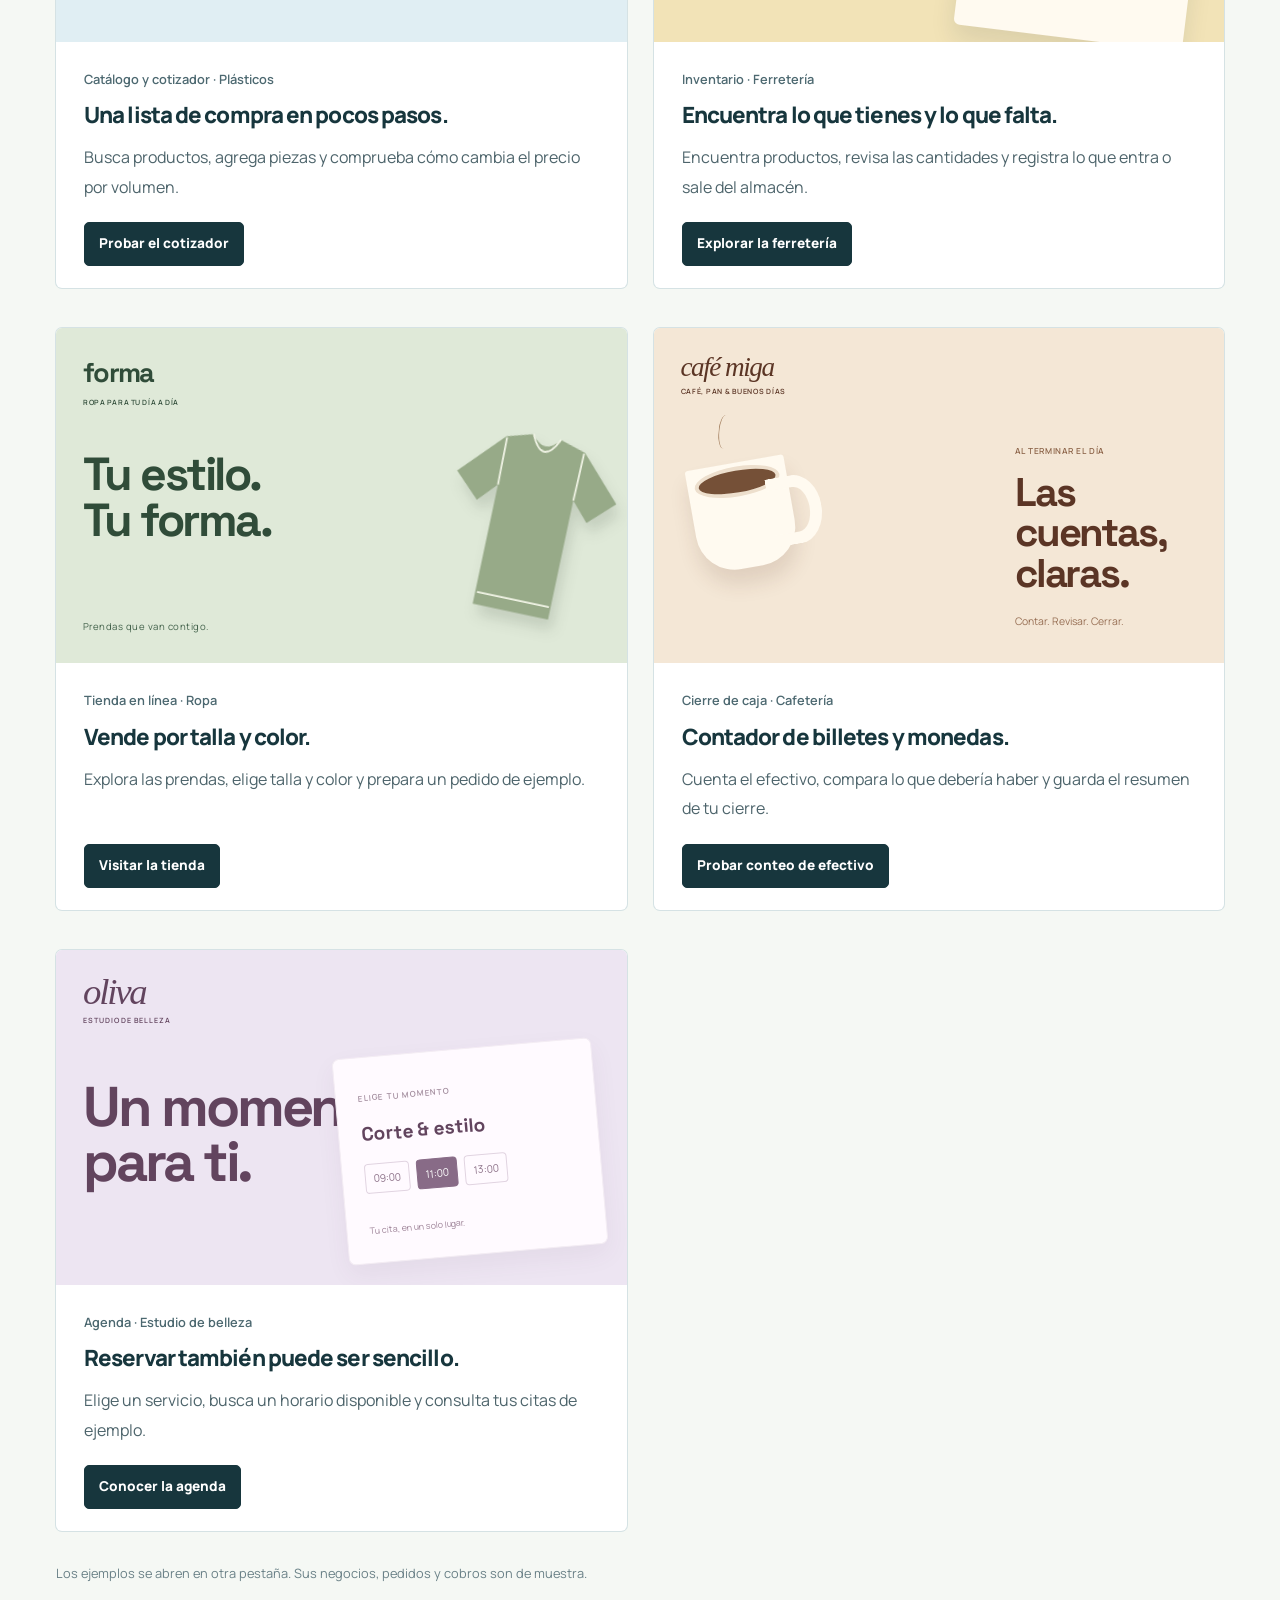
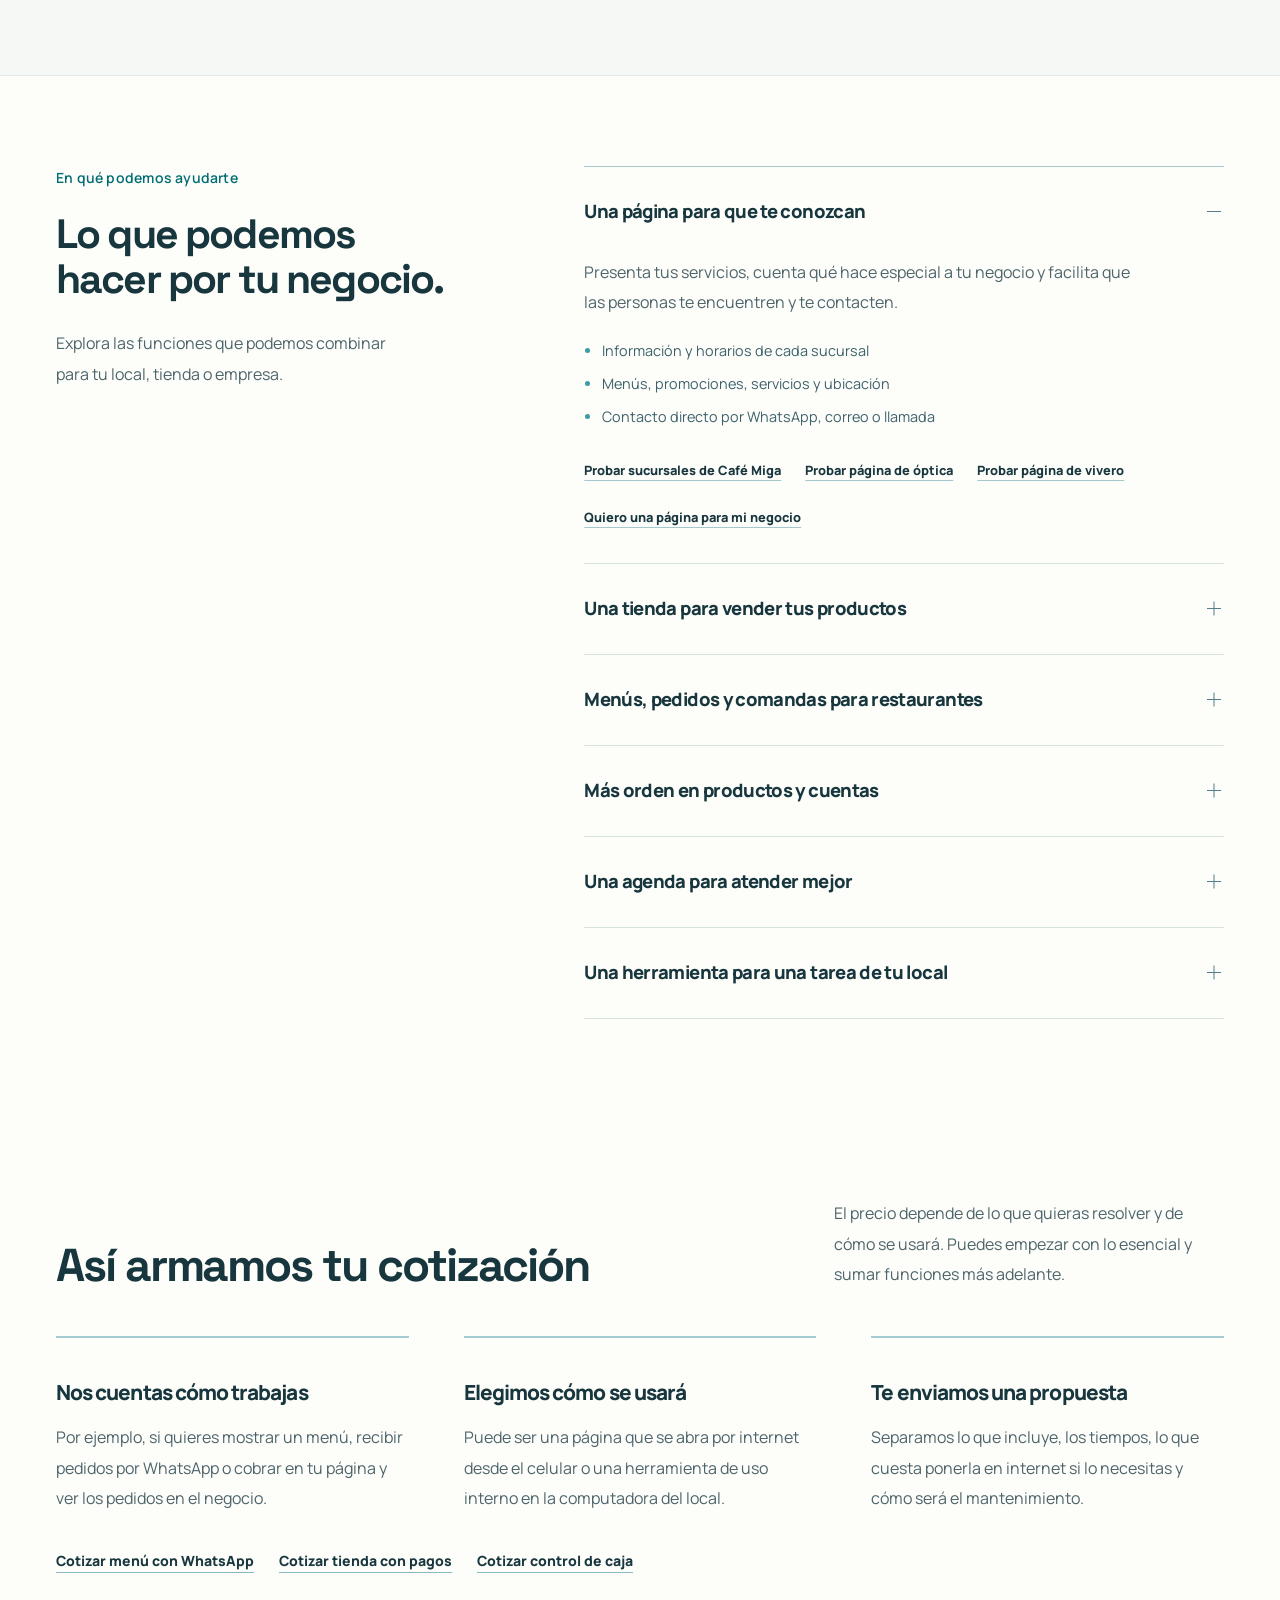
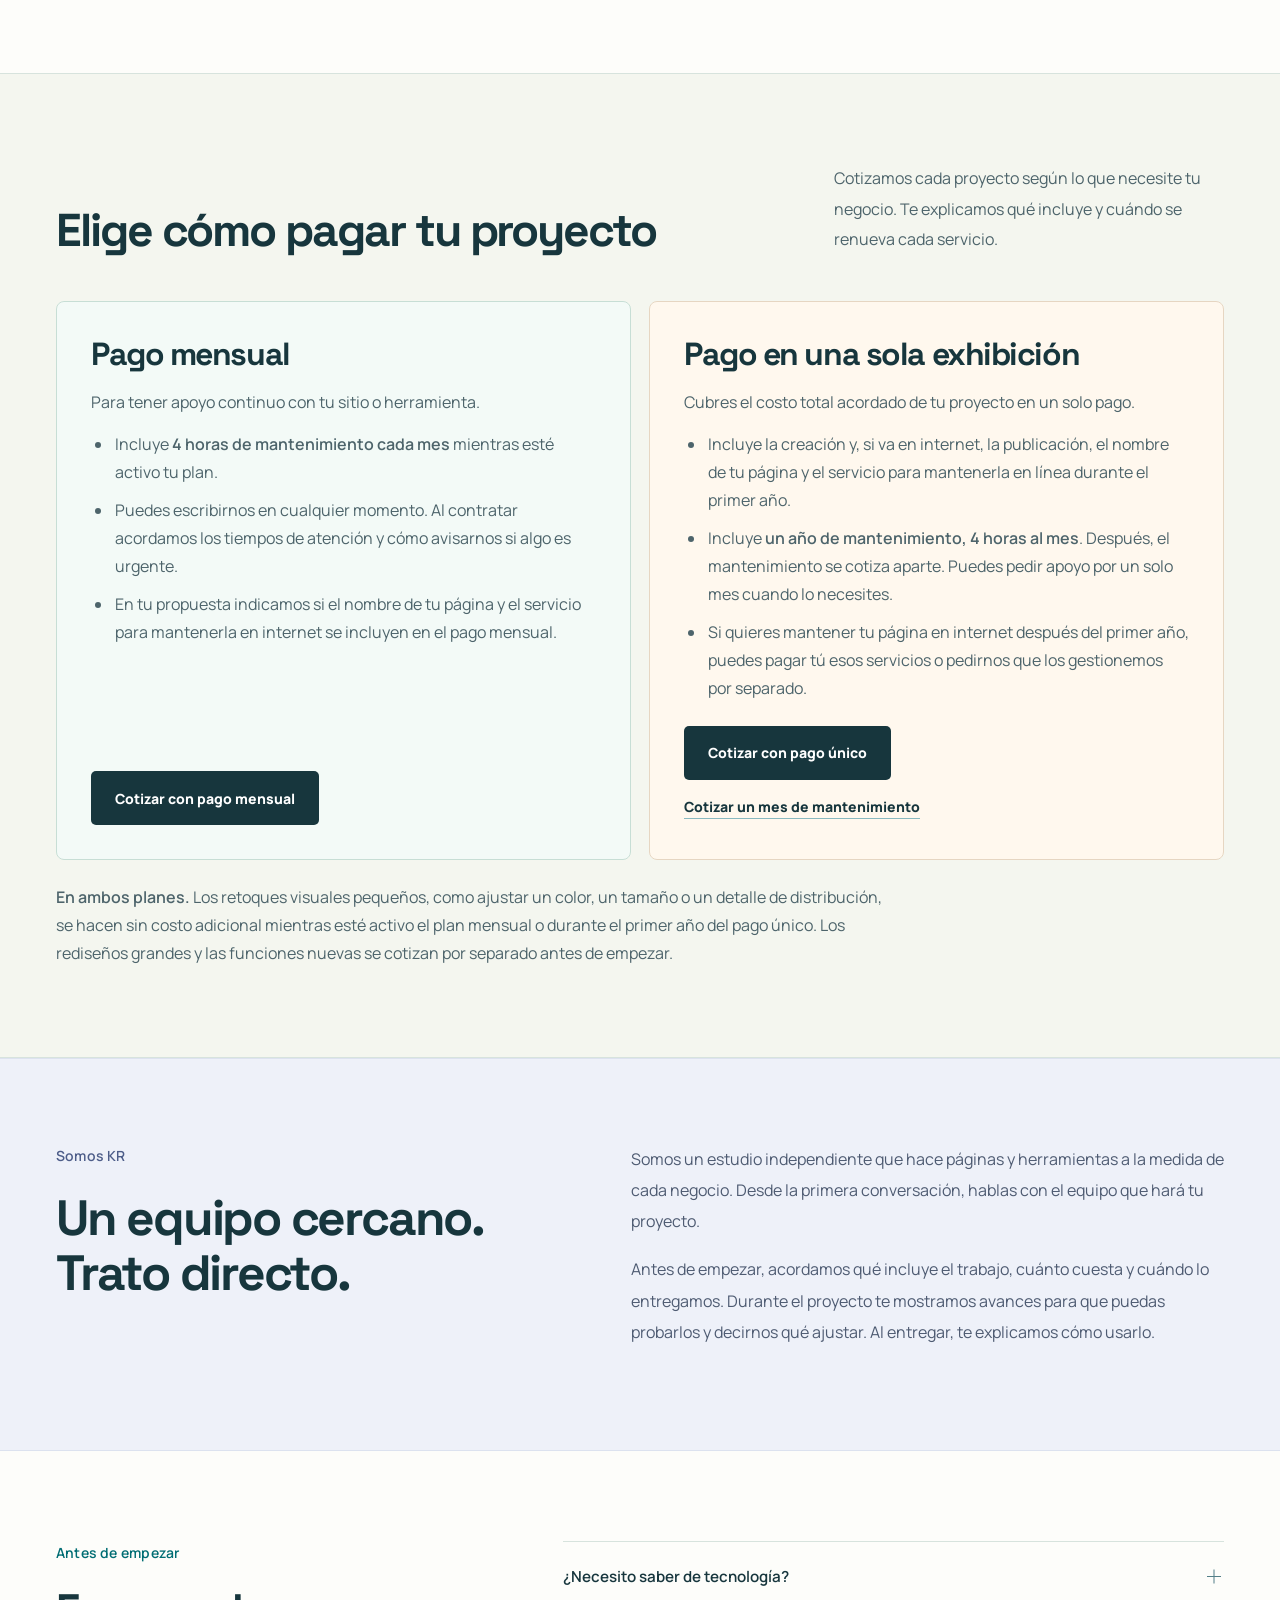
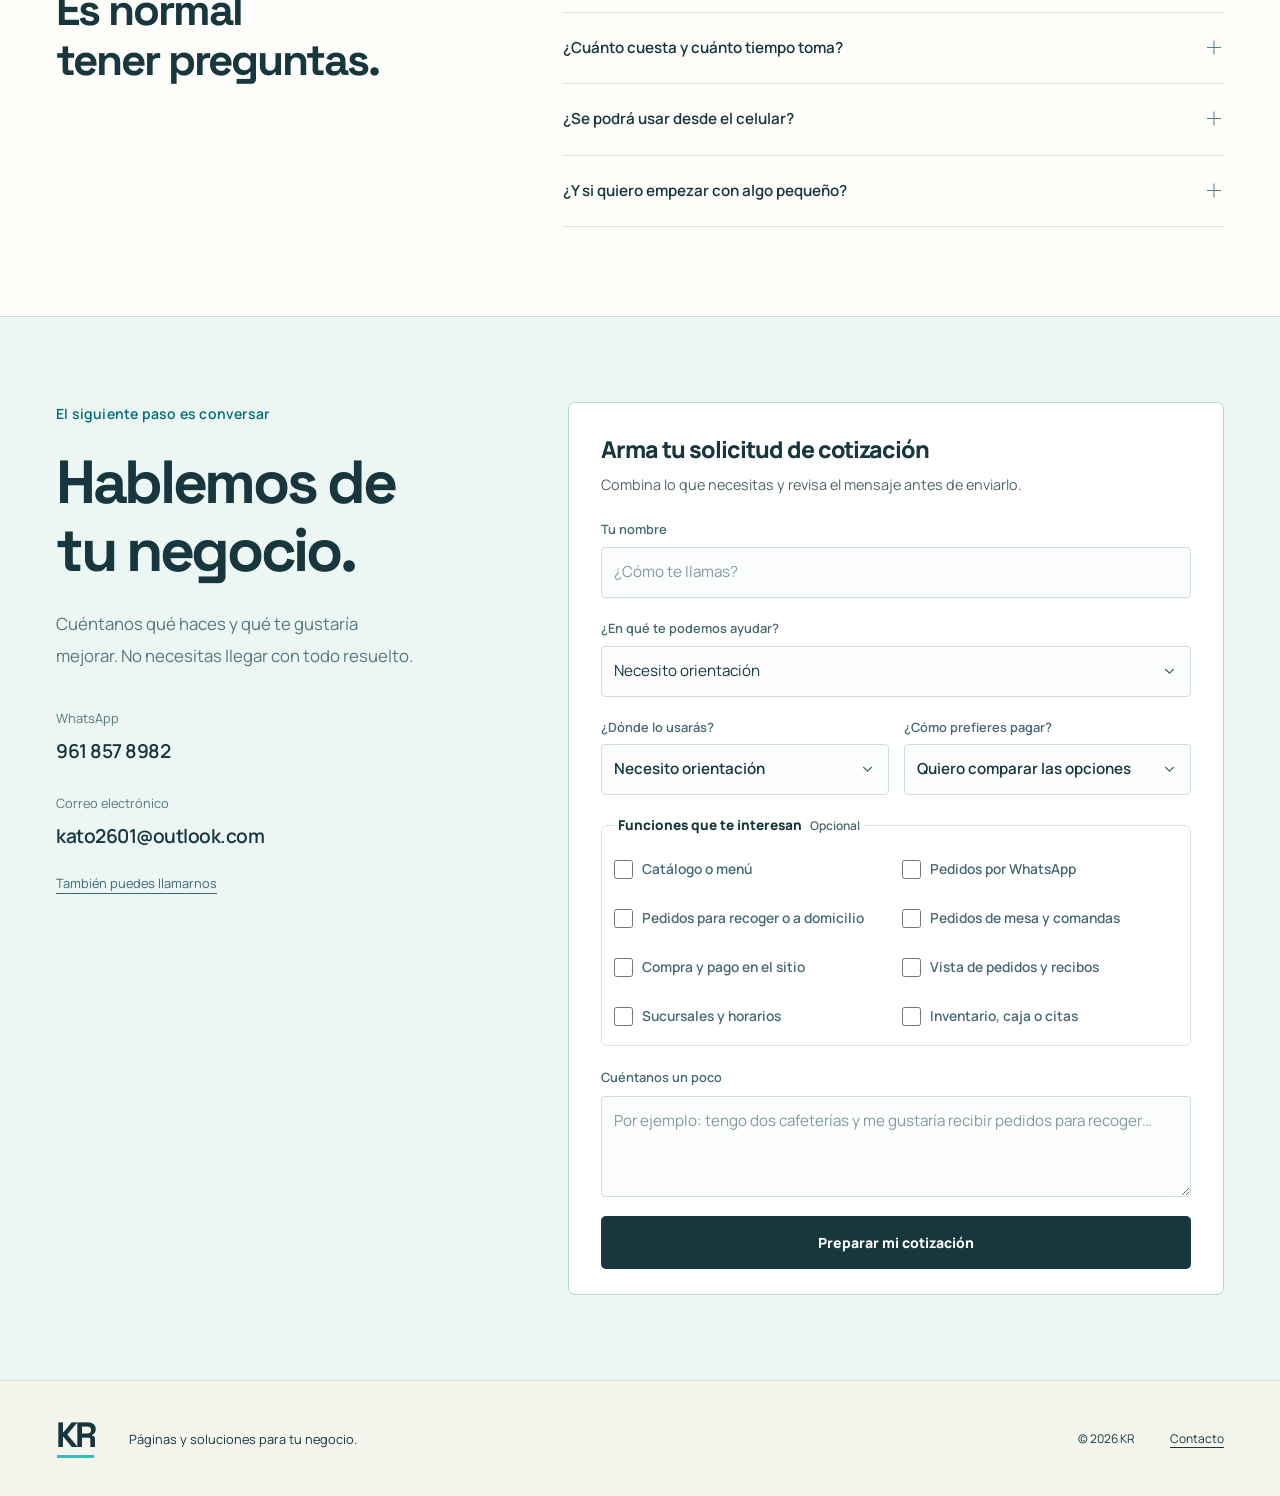
==== commit 2408a4bb: "Mejorar catálogos y añadir páginas de sucursales" ====
--- a/index.html
+++ b/index.html
@@ -4,7 +4,7 @@
   <meta charset="utf-8">
   <meta name="viewport" content="width=device-width, initial-scale=1">
   <meta name="theme-color" content="#0b3038">
-  <meta name="description" content="KR: páginas y herramientas para tu negocio. Te ayudamos a presentar tus servicios, vender productos, organizar tus cuentas y atender citas. Habla con Joselin y Jordi.">
+  <meta name="description" content="KR: páginas y herramientas para tu negocio. Te ayudamos a presentar tus servicios, vender productos, organizar tus cuentas y atender citas. Habla directamente con el equipo de KR.">
   <meta property="og:title" content="KR — Una página a la altura de tu negocio">
   <meta property="og:description" content="Páginas claras, tiendas y herramientas que hacen más sencillo tu trabajo. Conoce los ejemplos y cuéntanos qué necesitas.">
   <meta property="og:type" content="website">
@@ -13,7 +13,7 @@
   <link rel="preload" href="assets/manrope-regular.ttf" as="font" type="font/ttf" crossorigin>
   <link rel="preload" href="assets/space-grotesk-bold.ttf" as="font" type="font/ttf" crossorigin>
   <link rel="stylesheet" href="kr-estudio.css?v=9">
-  <link rel="stylesheet" href="kr-planes.css?v=2">
+  <link rel="stylesheet" href="kr-planes.css?v=3">
   <script defer src="kr-estudio.js?v=9"></script>
 </head>
 <body>
@@ -34,7 +34,7 @@
         <h1 id="hero-title">Una página <br>a la altura de <br><span>tu negocio.</span></h1>
         <p class="hero-intro">Te ayudamos a dar a conocer tu local, mostrar tus productos y simplificar tareas como tomar pedidos, revisar existencias o cerrar caja.</p>
         <div class="hero-actions"><a href="#cotizar" class="button primary">Armar mi cotización</a><a href="#en-accion" class="quiet-link">Probar los ejemplos</a></div>
-        <p class="hero-personal">Con Joselin y Jordi, de la primera conversación a la entrega.</p>
+        <p class="hero-personal">Trato directo con quienes hacen tu proyecto.</p>
       </div>
       <div class="hero-illustration">
         <img src="assets/portada.svg" width="580" height="485" alt="Ilustración de una tienda en internet, un pedido en el celular y su recibo">
@@ -58,6 +58,14 @@
             <span class="project-type">Mesas y comandas · Restaurante</span><h3>La mesa pide y cocina recibe la comanda.</h3><p>Prueba como cliente, mesero o cocina. Registra un pedido y avisa al mesero cuando esté listo.</p>
             <div class="project-actions"><a class="project-open" href="examples/restaurante.html#mesa" target="_blank" rel="noopener noreferrer">Pedir desde la mesa</a><a class="project-open project-secondary" href="examples/restaurante.html#meseros" target="_blank" rel="noopener noreferrer">Vista de meseros</a><a class="project-open project-secondary" href="examples/restaurante.html#cocina" target="_blank" rel="noopener noreferrer">Vista de cocina</a></div>
           </div>
+        </article>
+        <article class="example presence-example" data-category="presencia">
+          <a class="project-art optica-art" href="examples/optica.html" target="_blank" rel="noopener noreferrer" aria-label="Abrir ejemplo de Óptica Clara"><div class="project-brand presence-brand">óptica clara<span>CUIDADO VISUAL</span></div><div class="presence-phrase" aria-hidden="true">Ve de<br>cerca.</div><div class="presence-symbol lens-symbol" aria-hidden="true"><i></i><i></i></div></a>
+          <div class="project-content"><span class="project-type">Página de sucursales · Óptica</span><h3>De la búsqueda de sucursal a la cita.</h3><p>Encuentra la óptica con el servicio que buscas, consulta cómo llegar y prepara una solicitud de cita.</p><div class="project-actions"><a class="project-open" href="examples/optica.html" target="_blank" rel="noopener noreferrer">Ver página de óptica</a><a class="project-open project-secondary" href="examples/optica.html#sucursales" target="_blank" rel="noopener noreferrer">Buscar sucursal</a></div></div>
+        </article>
+        <article class="example presence-example" data-category="presencia">
+          <a class="project-art vivero-art" href="examples/vivero.html" target="_blank" rel="noopener noreferrer" aria-label="Abrir ejemplo de Vivero Raíz"><div class="project-brand presence-brand">vivero raíz<span>PLANTAS Y TALLERES</span></div><div class="presence-phrase" aria-hidden="true">Cerca<br>de lo verde.</div><div class="presence-symbol plant-symbol" aria-hidden="true"><i></i><i></i><i></i><b></b></div></a>
+          <div class="project-content"><span class="project-type">Página de negocio · Vivero</span><h3>Presenta tus servicios y actividades.</h3><p>Consulta qué ofrece cada sede y elige dónde tomar un taller o pedir asesoría.</p><div class="project-actions"><a class="project-open" href="examples/vivero.html" target="_blank" rel="noopener noreferrer">Ver página del vivero</a><a class="project-open project-secondary" href="examples/vivero.html#servicios" target="_blank" rel="noopener noreferrer">Ver talleres y servicios</a></div></div>
         </article>
         <article class="example cut-example" data-category="caja operacion">
           <a class="project-art cut-art" href="examples/cortes.html" target="_blank" rel="noopener noreferrer" aria-label="Abrir corte de caja por turnos"><div class="project-brand">Corte por turnos<span>CONTROL DE EFECTIVO</span></div><div class="flow-phrase" aria-hidden="true">Las cuentas<br>del turno.</div><div class="flow-ticket" aria-hidden="true"><strong>Turno de tarde</strong><span>Efectivo · Tarjeta</span><span>Transferencia</span><b>Revisar diferencia</b></div></a>
@@ -84,7 +92,7 @@
     <section class="services container section" id="soluciones" aria-labelledby="services-title">
       <div class="services-intro"><p class="section-label">En qué podemos ayudarte</p><h2 id="services-title">Lo que podemos <br>hacer por tu negocio.</h2><p>Explora las funciones que podemos combinar para tu local, tienda o empresa.</p></div>
       <div class="service-list">
-        <details class="service" open><summary><span>Una página para que te conozcan</span><span class="expand-icon" aria-hidden="true"></span></summary><div class="service-content"><p>Presenta tus servicios, cuenta qué hace especial a tu negocio y facilita que las personas te encuentren y te contacten.</p><ul><li>Información y horarios de cada sucursal</li><li>Menús, promociones, servicios y ubicación</li><li>Contacto directo por WhatsApp, correo o llamada</li></ul><div class="service-links"><a href="examples/sucursales.html" target="_blank" rel="noopener noreferrer">Probar una página de sucursales</a><a href="#contacto" data-interest="Dar a conocer mi negocio">Quiero una página para mi negocio</a></div></div></details>
+        <details class="service" open><summary><span>Una página para que te conozcan</span><span class="expand-icon" aria-hidden="true"></span></summary><div class="service-content"><p>Presenta tus servicios, cuenta qué hace especial a tu negocio y facilita que las personas te encuentren y te contacten.</p><ul><li>Información y horarios de cada sucursal</li><li>Menús, promociones, servicios y ubicación</li><li>Contacto directo por WhatsApp, correo o llamada</li></ul><div class="service-links"><a href="examples/sucursales.html" target="_blank" rel="noopener noreferrer">Probar sucursales de Café Miga</a><a href="examples/optica.html" target="_blank" rel="noopener noreferrer">Probar página de óptica</a><a href="examples/vivero.html" target="_blank" rel="noopener noreferrer">Probar página de vivero</a><a href="#contacto" data-interest="Dar a conocer mi negocio">Quiero una página para mi negocio</a></div></div></details>
         <details class="service"><summary><span>Una tienda para vender tus productos</span><span class="expand-icon" aria-hidden="true"></span></summary><div class="service-content"><p>Ayuda a tus clientes a ver lo que vendes y elegir con tranquilidad. Podemos preparar un menú para recibir pedidos por WhatsApp o una tienda donde el cliente haga su compra y el negocio vea el pedido en su propia pantalla.</p><ul><li>Productos ordenados por categoría</li><li>Opciones como talla, color o presentación</li><li>Pago en el sitio, transferencia o pago directo al negocio</li><li>Estado de cada pedido y recibo para compartir por WhatsApp</li></ul><div class="service-links"><a href="examples/moda.html" target="_blank" rel="noopener noreferrer">Probar tienda de ropa</a><a href="examples/pedidos.html" target="_blank" rel="noopener noreferrer">Probar menú, pedidos y recibos</a><a href="examples/plasticos.html" target="_blank" rel="noopener noreferrer">Probar catálogo y cotizador</a></div></div></details>
         <details class="service">
           <summary><span>Menús, pedidos y comandas para restaurantes</span><span class="expand-icon" aria-hidden="true"></span></summary>
@@ -109,19 +117,23 @@
       <div class="section-heading"><div><h2 id="plans-title">Elige cómo pagar tu proyecto</h2></div><p>Cotizamos cada proyecto según lo que necesite tu negocio. Te explicamos qué incluye y cuándo se renueva cada servicio.</p></div>
       <div class="plan-grid">
         <article class="plan plan-monthly"><h3>Pago mensual</h3><p>Para tener apoyo continuo con tu sitio o herramienta.</p><ul><li>Incluye <strong>4 horas de mantenimiento cada mes</strong> mientras esté activo tu plan.</li><li>Puedes escribirnos en cualquier momento. Al contratar acordamos los tiempos de atención y cómo avisarnos si algo es urgente.</li><li>En tu propuesta indicamos si el nombre de tu página y el servicio para mantenerla en internet se incluyen en el pago mensual.</li></ul><a class="button primary" href="#cotizar" data-plan="monthly">Cotizar con pago mensual</a></article>
-        <article class="plan plan-once"><h3>Pago en una sola exhibición</h3><p>El costo inicial reúne lo que tu proyecto necesita para empezar.</p><ul><li>Desglosamos el costo de crear la herramienta y, si va en internet, el de publicarla, su nombre y el servicio que la mantiene en línea.</li><li>Incluye <strong>un año de mantenimiento, 4 horas al mes</strong>. Después del primer año, el mantenimiento y el trabajo adicional se cotizan aparte.</li><li>Al renovar, puedes pedirnos que sigamos gestionando los pagos del nombre y del servicio en internet, o puedes pagarlos directamente.</li></ul><a class="button primary" href="#cotizar" data-plan="once">Cotizar con pago único</a></article>
+        <article class="plan plan-once"><h3>Pago en una sola exhibición</h3><p>Cubres el costo total acordado de tu proyecto en un solo pago.</p><ul><li>Incluye la creación y, si va en internet, la publicación, el nombre de tu página y el servicio para mantenerla en línea durante el primer año.</li><li>Incluye <strong>un año de mantenimiento, 4 horas al mes</strong>. Después, el mantenimiento se cotiza aparte. Puedes pedir apoyo por un solo mes cuando lo necesites.</li><li>Si quieres mantener tu página en internet después del primer año, puedes pagar tú esos servicios o pedirnos que los gestionemos por separado.</li></ul><a class="button primary" href="#cotizar" data-plan="once">Cotizar con pago único</a><a class="quiet-link plan-support" href="#cotizar" data-interest="Mantenimiento por un mes" data-plan="support">Cotizar un mes de mantenimiento</a></article>
       </div>
       <p class="plan-note"><strong>En ambos planes.</strong> Los retoques visuales pequeños, como ajustar un color, un tamaño o un detalle de distribución, se hacen sin costo adicional mientras esté activo el plan mensual o durante el primer año del pago único. Los rediseños grandes y las funciones nuevas se cotizan por separado antes de empezar.</p>
     </div></section>
 
-    <section class="team-section" id="sobre-mi" aria-labelledby="team-title"><div class="container team-layout"><div><p class="section-label">Las personas detrás de KR</p><h2 id="team-title">Un equipo cercano. <br>Trato directo.</h2></div><div class="team-copy"><p>Somos Joselin y Jordi Daniel. Trabajamos juntos en las páginas y herramientas de KR, desde la idea inicial hasta los últimos detalles.</p><p>Vas a hablar con las mismas personas que trabajan en tu proyecto. Nos importa entender lo que necesitas y explicarte las cosas de forma sencilla.</p><div class="team-names"><div><h3>Joselin</h3><span>Equipo de KR</span></div><div><h3>Jordi Daniel <br>Reyes Hernandez</h3><span>Equipo de KR</span></div></div></div></div></section>
+    <section class="team-section" id="sobre-mi" aria-labelledby="team-title"><div class="container team-layout">
+      <div><p class="section-label">Somos KR</p><h2 id="team-title">Un equipo cercano. <br>Trato directo.</h2></div>
+      <div class="team-copy"><p>Somos un estudio independiente que hace páginas y herramientas a la medida de cada negocio. Desde la primera conversación, hablas con el equipo que hará tu proyecto.</p>
+      <p>Antes de empezar, acordamos qué incluye el trabajo, cuánto cuesta y cuándo lo entregamos. Durante el proyecto te mostramos avances para que puedas probarlos y decirnos qué ajustar. Al entregar, te explicamos cómo usarlo.</p></div>
+    </div></section>
 
     <section class="faq container section" aria-labelledby="faq-title"><div><p class="section-label">Antes de empezar</p><h2 id="faq-title">Es normal <br>tener preguntas.</h2></div><div class="faq-list"><details><summary>¿Necesito saber de tecnología?<span class="expand-icon" aria-hidden="true"></span></summary><p>No. Puedes contarnos cómo trabajas hoy y qué quieres mejorar. Te explicaremos las opciones con palabras claras para que decidas con tranquilidad.</p></details><details><summary>¿Cuánto cuesta y cuánto tiempo toma?<span class="expand-icon" aria-hidden="true"></span></summary><p>Depende de lo que necesite tu negocio. Primero conversamos y después te damos una propuesta con lo que incluye, el costo y los tiempos. Así sabrás qué estás contratando antes de empezar.</p></details><details><summary>¿Se podrá usar desde el celular?<span class="expand-icon" aria-hidden="true"></span></summary><p>Depende de cómo quieras usarla. Si la publicamos en internet, cuidamos que se vea y funcione bien en celulares, tabletas y computadoras. Si la hacemos para trabajar sólo desde una computadora del negocio, se usa en ese equipo. Si después quieres consultarla desde el celular o desde otra sucursal, podemos incluirlo en la propuesta.</p></details><details><summary>¿Y si quiero empezar con algo pequeño?<span class="expand-icon" aria-hidden="true"></span></summary><p>Podemos comenzar por lo que te resulte más útil y planear otras mejoras para después. La propuesta se ajusta a tus prioridades y a lo que buscas resolver.</p></details></div></section>
 
-    <section class="contact-section" id="contacto" aria-labelledby="contact-title"><div class="container contact-layout"><div class="contact-copy"><p class="section-label">El siguiente paso es conversar</p><h2 id="contact-title">Hablemos de <br>tu negocio.</h2><p>Cuéntanos qué haces y qué te gustaría mejorar. No necesitas llegar con todo resuelto.</p><div class="contact-direct"><a href="https://wa.me/529618578982" target="_blank" rel="noopener noreferrer"><span>WhatsApp</span><strong>961 857 8982</strong></a><a href="mailto:kato2601@outlook.com"><span>Correo electrónico</span><strong>kato2601@outlook.com</strong></a><a class="call-link" href="tel:+529618578982">También puedes llamarnos</a></div></div><form class="contact-form" id="contact-form"><div id="cotizar"><h3>Arma tu solicitud de cotización</h3><p>Combina lo que necesitas y revisa el mensaje antes de enviarlo.</p></div><label for="contact-name">Tu nombre</label><input id="contact-name" name="name" autocomplete="name" maxlength="80" placeholder="¿Cómo te llamas?" required><label for="contact-service">¿En qué te podemos ayudar?</label><select id="contact-service" name="service"><option>Necesito orientación</option><option>Dar a conocer mi negocio</option><option>Dar a conocer mis sucursales</option><option>Ofrecer un catálogo con cotizaciones</option><option>Vender mis productos</option><option>Recibir pedidos de un menú por WhatsApp</option><option>Organizar pedidos y comandas</option><option>Vender y cobrar en mi página</option><option>Organizar mi inventario</option><option>Llevar mejor mis cuentas</option><option>Administrar mis citas</option><option>Otra idea para mi negocio</option></select>
+    <section class="contact-section" id="contacto" aria-labelledby="contact-title"><div class="container contact-layout"><div class="contact-copy"><p class="section-label">El siguiente paso es conversar</p><h2 id="contact-title">Hablemos de <br>tu negocio.</h2><p>Cuéntanos qué haces y qué te gustaría mejorar. No necesitas llegar con todo resuelto.</p><div class="contact-direct"><a href="https://wa.me/529618578982" target="_blank" rel="noopener noreferrer"><span>WhatsApp</span><strong>961 857 8982</strong></a><a href="mailto:kato2601@outlook.com"><span>Correo electrónico</span><strong>kato2601@outlook.com</strong></a><a class="call-link" href="tel:+529618578982">También puedes llamarnos</a></div></div><form class="contact-form" id="contact-form"><div id="cotizar"><h3>Arma tu solicitud de cotización</h3><p>Combina lo que necesitas y revisa el mensaje antes de enviarlo.</p></div><label for="contact-name">Tu nombre</label><input id="contact-name" name="name" autocomplete="name" maxlength="80" placeholder="¿Cómo te llamas?" required><label for="contact-service">¿En qué te podemos ayudar?</label><select id="contact-service" name="service"><option>Necesito orientación</option><option>Dar a conocer mi negocio</option><option>Dar a conocer mis sucursales</option><option>Ofrecer un catálogo con cotizaciones</option><option>Vender mis productos</option><option>Recibir pedidos de un menú por WhatsApp</option><option>Organizar pedidos y comandas</option><option>Vender y cobrar en mi página</option><option>Organizar mi inventario</option><option>Llevar mejor mis cuentas</option><option>Administrar mis citas</option><option>Mantenimiento por un mes</option><option>Otra idea para mi negocio</option></select>
       <div class="quote-form-row">
         <label for="contact-use">¿Dónde lo usarás?<select id="contact-use" name="use"><option>Necesito orientación</option><option>En internet, desde el celular o la computadora</option><option>Sólo en la computadora de mi negocio</option><option>En varios locales o sucursales</option></select></label>
-        <label for="contact-plan">¿Cómo prefieres pagar?<select id="contact-plan" name="plan"><option value="">Quiero comparar las opciones</option><option value="monthly">Pago mensual</option><option value="once">Pago en una sola exhibición</option></select></label>
+        <label for="contact-plan">¿Cómo prefieres pagar?<select id="contact-plan" name="plan"><option value="">Quiero comparar las opciones</option><option value="monthly">Pago mensual</option><option value="once">Pago en una sola exhibición</option><option value="support">Mantenimiento por un mes</option></select></label>
       </div>
       <fieldset class="quote-features"><legend>Funciones que te interesan <span>Opcional</span></legend>
         <label><input type="checkbox" name="feature" value="Catálogo o menú">Catálogo o menú</label>
--- a/kr-planes.css
+++ b/kr-planes.css
@@ -8,6 +8,21 @@
 .restaurant-brand { font:700 clamp(1.45rem,3vw,2rem)/1.1 Space,sans-serif; letter-spacing:-.05em; }
 .restaurant-art .flow-ticket { border-color:#bfd1c7; transform:rotate(-4deg); }
 .restaurant-art:hover .flow-ticket { transform:translateY(-3px) rotate(-2deg); }
+.optica-art { color:#353253; background:#e6e2f0; }
+.vivero-art { color:#314c37; background:#e4ebd8; }
+.presence-brand { font:700 clamp(1.45rem,3vw,2rem)/1.1 Space,sans-serif; letter-spacing:-.04em; }
+.presence-phrase { position:absolute; inset:36% auto auto 26px; font:700 clamp(1.85rem,4.4vw,3.45rem)/1 Space,sans-serif; letter-spacing:-.055em; }
+.presence-symbol { position:absolute; width:44%; height:55%; top:27%; right:6%; transform:rotate(-9deg); transition:transform .25s; }
+.project-art:hover .presence-symbol { transform:rotate(-5deg) translateY(-3px); }
+.lens-symbol { display:flex; align-items:center; gap:10%; }
+.lens-symbol:before { content:''; position:absolute; left:44%; right:44%; top:43%; border-top:4px solid currentColor; }
+.lens-symbol i { flex:1; height:36%; border:clamp(3px,.6vw,7px) solid currentColor; border-radius:27% 27% 42% 42%; background:#fbf1e3; }
+.plant-symbol { width:35%; height:64%; top:23%; right:9%; }
+.plant-symbol:before { content:''; position:absolute; inset:13% auto 27% 50%; width:2px; background:#618267; }
+.plant-symbol i { position:absolute; top:6%; left:50%; width:43%; height:28%; border-radius:85% 0 85% 6%; border:1px solid #54775d; background:#9eae83; }
+.plant-symbol i:nth-child(2) { left:12%; top:22%; border-radius:0 85% 6% 85%; background:#bdcc9c; }
+.plant-symbol i:nth-child(3) { top:39%; height:23%; }
+.plant-symbol b { position:absolute; inset:auto 14% 4%; height:32%; background:#c99578; clip-path:polygon(0 0,100% 0,84% 100%,16% 100%); }
 .cut-art { color:#3e4c57; background:#e5edf0; }
 .flow-phrase { position:absolute; z-index:2; top:37%; left:26px; font:700 clamp(1.85rem,4vw,3.45rem)/1.03 Space; letter-spacing:-.055em; }
 .flow-ticket { position:absolute; right:23px; top:28%; width:41%; background:#fffdfa; padding:15px; border:1px solid #cfc6be; border-radius:7px; transform:rotate(5deg); transition:transform .25s; }
@@ -45,6 +60,7 @@
 .plan ul { margin:0; padding-left:22px; }
 .plan li { margin:0 0 10px; padding-left:2px; }
 .plan .button { margin-top:auto; align-self:flex-start; }
+.plan .plan-support { align-self:flex-start; padding-block:1px 6px; }
 .plan-note { max-width:84ch; margin-top:23px; }
 .contact-layout { grid-template-columns:minmax(0,.8fr) minmax(0,1.24fr); gap:clamp(30px,7vw,100px); align-items:start; }
 #cotizar h3 { margin-bottom:8px; }
